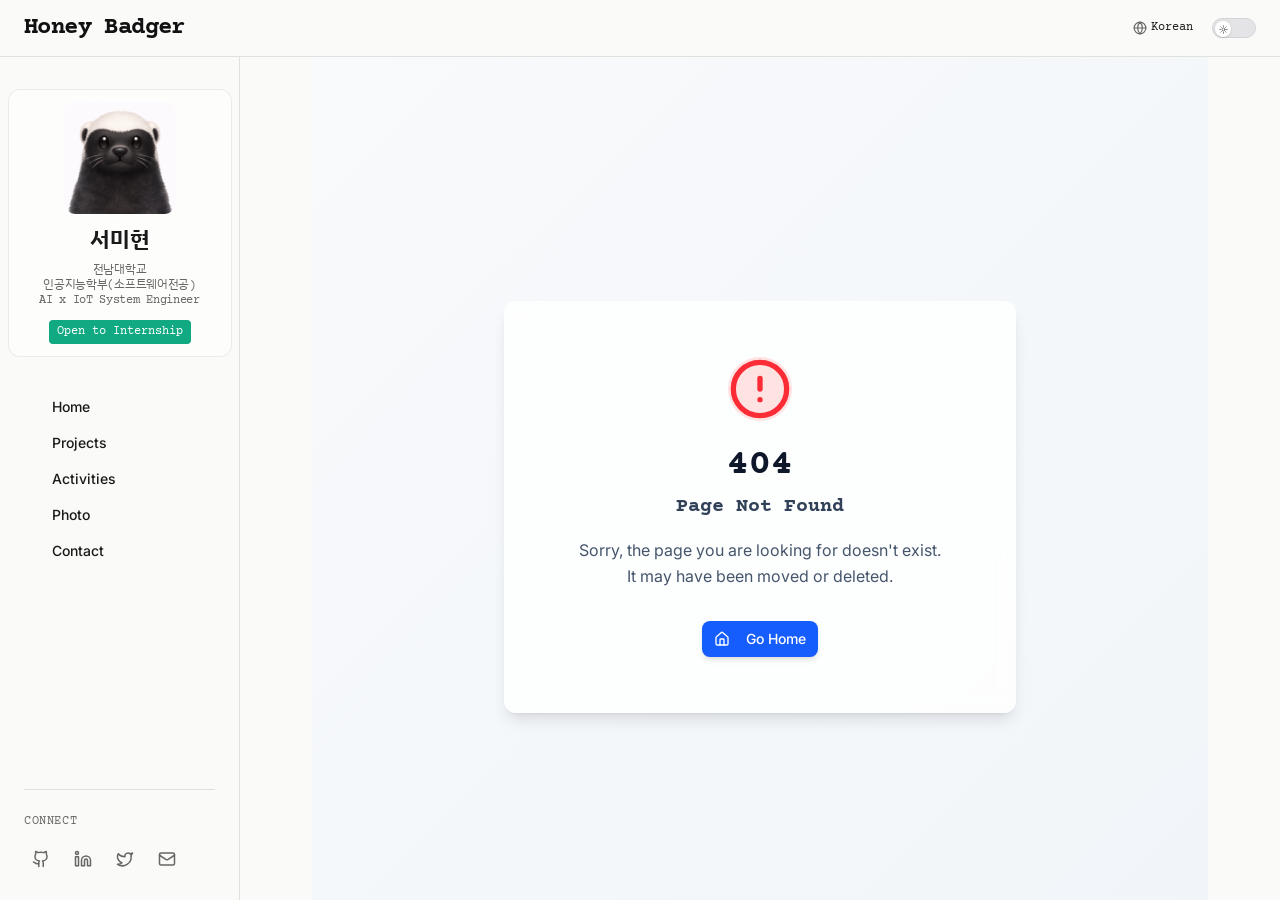
==== index.html @ 47ce1c14 "deploy: update site" ====
<!doctype html>
<html lang="en">

<head>
  <meta charset="UTF-8" />
  <meta name="viewport" content="width=device-width, initial-scale=1.0, maximum-scale=1" />
  <title>Seo Mihyeon</title>
  <link rel="icon" type="image/png" href="/image/favicon.png" />
  <link rel="preconnect" href="https://fonts.googleapis.com" />
  <link rel="preconnect" href="https://fonts.gstatic.com" crossorigin />
  <link
    href="https://fonts.googleapis.com/css2?family=Courier+Prime:wght@400;700&family=IBM+Plex+Sans+KR:wght@300;400;500;600;700&family=Inter:wght@400;500;600;700&display=swap"
    rel="stylesheet" />
  <meta name="description" content="DevOS Portfolio - OS 부팅 내러티브와 개발자 감성이 담긴 프로필 웹사이트" />
  <meta name="theme-color" content="#fafaf8" />
  <script type="module" crossorigin src="/assets/index-CSfiCo1z.js"></script>
  <link rel="stylesheet" crossorigin href="/assets/index-CYKMKNCm.css">
</head>

<body>
  <script id="manus-runtime">window.__MANUS_HOST_DEV__ = false;
(function(){"use strict";var Mr={exports:{}},Kn={};/**
 * @license React
 * react-jsx-runtime.production.js
 *
 * Copyright (c) Meta Platforms, Inc. and affiliates.
 *
 * This source code is licensed under the MIT license found in the
 * LICENSE file in the root directory of this source tree.
 */var $c;function um(){if($c)return Kn;$c=1;var r=Symbol.for("react.transitional.element"),i=Symbol.for("react.fragment");function c(s,d,m){var x=null;if(m!==void 0&&(x=""+m),d.key!==void 0&&(x=""+d.key),"key"in d){m={};for(var R in d)R!=="key"&&(m[R]=d[R])}else m=d;return d=m.ref,{$$typeof:r,type:s,key:x,ref:d!==void 0?d:null,props:m}}return Kn.Fragment=i,Kn.jsx=c,Kn.jsxs=c,Kn}var Fc;function dm(){return Fc||(Fc=1,Mr.exports=um()),Mr.exports}var h=dm(),Ar={exports:{}},Pn={},Rr={exports:{}},Nr={};/**
 * @license React
 * scheduler.production.js
 *
 * Copyright (c) Meta Platforms, Inc. and affiliates.
 *
 * This source code is licensed under the MIT license found in the
 * LICENSE file in the root directory of this source tree.
 */var Ic;function fm(){return Ic||(Ic=1,function(r){function i(A,q){var B=A.length;A.push(q);t:for(;0<B;){var bt=B-1>>>1,p=A[bt];if(0<d(p,q))A[bt]=q,A[B]=p,B=bt;else break t}}function c(A){return A.length===0?null:A[0]}function s(A){if(A.length===0)return null;var q=A[0],B=A.pop();if(B!==q){A[0]=B;t:for(var bt=0,p=A.length,O=p>>>1;bt<O;){var X=2*(bt+1)-1,G=A[X],Z=X+1,st=A[Z];if(0>d(G,B))Z<p&&0>d(st,G)?(A[bt]=st,A[Z]=B,bt=Z):(A[bt]=G,A[X]=B,bt=X);else if(Z<p&&0>d(st,B))A[bt]=st,A[Z]=B,bt=Z;else break t}}return q}function d(A,q){var B=A.sortIndex-q.sortIndex;return B!==0?B:A.id-q.id}if(r.unstable_now=void 0,typeof performance=="object"&&typeof performance.now=="function"){var m=performance;r.unstable_now=function(){return m.now()}}else{var x=Date,R=x.now();r.unstable_now=function(){return x.now()-R}}var C=[],v=[],D=1,j=null,J=3,at=!1,$=!1,nt=!1,ct=!1,ht=typeof setTimeout=="function"?setTimeout:null,St=typeof clearTimeout=="function"?clearTimeout:null,_=typeof setImmediate<"u"?setImmediate:null;function Y(A){for(var q=c(v);q!==null;){if(q.callback===null)s(v);else if(q.startTime<=A)s(v),q.sortIndex=q.expirationTime,i(C,q);else break;q=c(v)}}function H(A){if(nt=!1,Y(A),!$)if(c(C)!==null)$=!0,it||(it=!0,Bt());else{var q=c(v);q!==null&&Mt(H,q.startTime-A)}}var it=!1,rt=-1,V=5,xt=-1;function Be(){return ct?!0:!(r.unstable_now()-xt<V)}function te(){if(ct=!1,it){var A=r.unstable_now();xt=A;var q=!0;try{t:{$=!1,nt&&(nt=!1,St(rt),rt=-1),at=!0;var B=J;try{e:{for(Y(A),j=c(C);j!==null&&!(j.expirationTime>A&&Be());){var bt=j.callback;if(typeof bt=="function"){j.callback=null,J=j.priorityLevel;var p=bt(j.expirationTime<=A);if(A=r.unstable_now(),typeof p=="function"){j.callback=p,Y(A),q=!0;break e}j===c(C)&&s(C),Y(A)}else s(C);j=c(C)}if(j!==null)q=!0;else{var O=c(v);O!==null&&Mt(H,O.startTime-A),q=!1}}break t}finally{j=null,J=B,at=!1}q=void 0}}finally{q?Bt():it=!1}}}var Bt;if(typeof _=="function")Bt=function(){_(te)};else if(typeof MessageChannel<"u"){var me=new MessageChannel,Se=me.port2;me.port1.onmessage=te,Bt=function(){Se.postMessage(null)}}else Bt=function(){ht(te,0)};function Mt(A,q){rt=ht(function(){A(r.unstable_now())},q)}r.unstable_IdlePriority=5,r.unstable_ImmediatePriority=1,r.unstable_LowPriority=4,r.unstable_NormalPriority=3,r.unstable_Profiling=null,r.unstable_UserBlockingPriority=2,r.unstable_cancelCallback=function(A){A.callback=null},r.unstable_forceFrameRate=function(A){0>A||125<A?console.error("forceFrameRate takes a positive int between 0 and 125, forcing frame rates higher than 125 fps is not supported"):V=0<A?Math.floor(1e3/A):5},r.unstable_getCurrentPriorityLevel=function(){return J},r.unstable_next=function(A){switch(J){case 1:case 2:case 3:var q=3;break;default:q=J}var B=J;J=q;try{return A()}finally{J=B}},r.unstable_requestPaint=function(){ct=!0},r.unstable_runWithPriority=function(A,q){switch(A){case 1:case 2:case 3:case 4:case 5:break;default:A=3}var B=J;J=A;try{return q()}finally{J=B}},r.unstable_scheduleCallback=function(A,q,B){var bt=r.unstable_now();switch(typeof B=="object"&&B!==null?(B=B.delay,B=typeof B=="number"&&0<B?bt+B:bt):B=bt,A){case 1:var p=-1;break;case 2:p=250;break;case 5:p=1073741823;break;case 4:p=1e4;break;default:p=5e3}return p=B+p,A={id:D++,callback:q,priorityLevel:A,startTime:B,expirationTime:p,sortIndex:-1},B>bt?(A.sortIndex=B,i(v,A),c(C)===null&&A===c(v)&&(nt?(St(rt),rt=-1):nt=!0,Mt(H,B-bt))):(A.sortIndex=p,i(C,A),$||at||($=!0,it||(it=!0,Bt()))),A},r.unstable_shouldYield=Be,r.unstable_wrapCallback=function(A){var q=J;return function(){var B=J;J=q;try{return A.apply(this,arguments)}finally{J=B}}}}(Nr)),Nr}var tu;function hm(){return tu||(tu=1,Rr.exports=fm()),Rr.exports}var zr={exports:{}},ut={};/**
 * @license React
 * react.production.js
 *
 * Copyright (c) Meta Platforms, Inc. and affiliates.
 *
 * This source code is licensed under the MIT license found in the
 * LICENSE file in the root directory of this source tree.
 */var eu;function mm(){if(eu)return ut;eu=1;var r=Symbol.for("react.transitional.element"),i=Symbol.for("react.portal"),c=Symbol.for("react.fragment"),s=Symbol.for("react.strict_mode"),d=Symbol.for("react.profiler"),m=Symbol.for("react.consumer"),x=Symbol.for("react.context"),R=Symbol.for("react.forward_ref"),C=Symbol.for("react.suspense"),v=Symbol.for("react.memo"),D=Symbol.for("react.lazy"),j=Symbol.iterator;function J(p){return p===null||typeof p!="object"?null:(p=j&&p[j]||p["@@iterator"],typeof p=="function"?p:null)}var at={isMounted:function(){return!1},enqueueForceUpdate:function(){},enqueueReplaceState:function(){},enqueueSetState:function(){}},$=Object.assign,nt={};function ct(p,O,X){this.props=p,this.context=O,this.refs=nt,this.updater=X||at}ct.prototype.isReactComponent={},ct.prototype.setState=function(p,O){if(typeof p!="object"&&typeof p!="function"&&p!=null)throw Error("takes an object of state variables to update or a function which returns an object of state variables.");this.updater.enqueueSetState(this,p,O,"setState")},ct.prototype.forceUpdate=function(p){this.updater.enqueueForceUpdate(this,p,"forceUpdate")};function ht(){}ht.prototype=ct.prototype;function St(p,O,X){this.props=p,this.context=O,this.refs=nt,this.updater=X||at}var _=St.prototype=new ht;_.constructor=St,$(_,ct.prototype),_.isPureReactComponent=!0;var Y=Array.isArray,H={H:null,A:null,T:null,S:null,V:null},it=Object.prototype.hasOwnProperty;function rt(p,O,X,G,Z,st){return X=st.ref,{$$typeof:r,type:p,key:O,ref:X!==void 0?X:null,props:st}}function V(p,O){return rt(p.type,O,void 0,void 0,void 0,p.props)}function xt(p){return typeof p=="object"&&p!==null&&p.$$typeof===r}function Be(p){var O={"=":"=0",":":"=2"};return"$"+p.replace(/[=:]/g,function(X){return O[X]})}var te=/\/+/g;function Bt(p,O){return typeof p=="object"&&p!==null&&p.key!=null?Be(""+p.key):O.toString(36)}function me(){}function Se(p){switch(p.status){case"fulfilled":return p.value;case"rejected":throw p.reason;default:switch(typeof p.status=="string"?p.then(me,me):(p.status="pending",p.then(function(O){p.status==="pending"&&(p.status="fulfilled",p.value=O)},function(O){p.status==="pending"&&(p.status="rejected",p.reason=O)})),p.status){case"fulfilled":return p.value;case"rejected":throw p.reason}}throw p}function Mt(p,O,X,G,Z){var st=typeof p;(st==="undefined"||st==="boolean")&&(p=null);var I=!1;if(p===null)I=!0;else switch(st){case"bigint":case"string":case"number":I=!0;break;case"object":switch(p.$$typeof){case r:case i:I=!0;break;case D:return I=p._init,Mt(I(p._payload),O,X,G,Z)}}if(I)return Z=Z(p),I=G===""?"."+Bt(p,0):G,Y(Z)?(X="",I!=null&&(X=I.replace(te,"$&/")+"/"),Mt(Z,O,X,"",function(Jt){return Jt})):Z!=null&&(xt(Z)&&(Z=V(Z,X+(Z.key==null||p&&p.key===Z.key?"":(""+Z.key).replace(te,"$&/")+"/")+I)),O.push(Z)),1;I=0;var gt=G===""?".":G+":";if(Y(p))for(var Tt=0;Tt<p.length;Tt++)G=p[Tt],st=gt+Bt(G,Tt),I+=Mt(G,O,X,st,Z);else if(Tt=J(p),typeof Tt=="function")for(p=Tt.call(p),Tt=0;!(G=p.next()).done;)G=G.value,st=gt+Bt(G,Tt++),I+=Mt(G,O,X,st,Z);else if(st==="object"){if(typeof p.then=="function")return Mt(Se(p),O,X,G,Z);throw O=String(p),Error("Objects are not valid as a React child (found: "+(O==="[object Object]"?"object with keys {"+Object.keys(p).join(", ")+"}":O)+"). If you meant to render a collection of children, use an array instead.")}return I}function A(p,O,X){if(p==null)return p;var G=[],Z=0;return Mt(p,G,"","",function(st){return O.call(X,st,Z++)}),G}function q(p){if(p._status===-1){var O=p._result;O=O(),O.then(function(X){(p._status===0||p._status===-1)&&(p._status=1,p._result=X)},function(X){(p._status===0||p._status===-1)&&(p._status=2,p._result=X)}),p._status===-1&&(p._status=0,p._result=O)}if(p._status===1)return p._result.default;throw p._result}var B=typeof reportError=="function"?reportError:function(p){if(typeof window=="object"&&typeof window.ErrorEvent=="function"){var O=new window.ErrorEvent("error",{bubbles:!0,cancelable:!0,message:typeof p=="object"&&p!==null&&typeof p.message=="string"?String(p.message):String(p),error:p});if(!window.dispatchEvent(O))return}else if(typeof process=="object"&&typeof process.emit=="function"){process.emit("uncaughtException",p);return}console.error(p)};function bt(){}return ut.Children={map:A,forEach:function(p,O,X){A(p,function(){O.apply(this,arguments)},X)},count:function(p){var O=0;return A(p,function(){O++}),O},toArray:function(p){return A(p,function(O){return O})||[]},only:function(p){if(!xt(p))throw Error("React.Children.only expected to receive a single React element child.");return p}},ut.Component=ct,ut.Fragment=c,ut.Profiler=d,ut.PureComponent=St,ut.StrictMode=s,ut.Suspense=C,ut.__CLIENT_INTERNALS_DO_NOT_USE_OR_WARN_USERS_THEY_CANNOT_UPGRADE=H,ut.__COMPILER_RUNTIME={__proto__:null,c:function(p){return H.H.useMemoCache(p)}},ut.cache=function(p){return function(){return p.apply(null,arguments)}},ut.cloneElement=function(p,O,X){if(p==null)throw Error("The argument must be a React element, but you passed "+p+".");var G=$({},p.props),Z=p.key,st=void 0;if(O!=null)for(I in O.ref!==void 0&&(st=void 0),O.key!==void 0&&(Z=""+O.key),O)!it.call(O,I)||I==="key"||I==="__self"||I==="__source"||I==="ref"&&O.ref===void 0||(G[I]=O[I]);var I=arguments.length-2;if(I===1)G.children=X;else if(1<I){for(var gt=Array(I),Tt=0;Tt<I;Tt++)gt[Tt]=arguments[Tt+2];G.children=gt}return rt(p.type,Z,void 0,void 0,st,G)},ut.createContext=function(p){return p={$$typeof:x,_currentValue:p,_currentValue2:p,_threadCount:0,Provider:null,Consumer:null},p.Provider=p,p.Consumer={$$typeof:m,_context:p},p},ut.createElement=function(p,O,X){var G,Z={},st=null;if(O!=null)for(G in O.key!==void 0&&(st=""+O.key),O)it.call(O,G)&&G!=="key"&&G!=="__self"&&G!=="__source"&&(Z[G]=O[G]);var I=arguments.length-2;if(I===1)Z.children=X;else if(1<I){for(var gt=Array(I),Tt=0;Tt<I;Tt++)gt[Tt]=arguments[Tt+2];Z.children=gt}if(p&&p.defaultProps)for(G in I=p.defaultProps,I)Z[G]===void 0&&(Z[G]=I[G]);return rt(p,st,void 0,void 0,null,Z)},ut.createRef=function(){return{current:null}},ut.forwardRef=function(p){return{$$typeof:R,render:p}},ut.isValidElement=xt,ut.lazy=function(p){return{$$typeof:D,_payload:{_status:-1,_result:p},_init:q}},ut.memo=function(p,O){return{$$typeof:v,type:p,compare:O===void 0?null:O}},ut.startTransition=function(p){var O=H.T,X={};H.T=X;try{var G=p(),Z=H.S;Z!==null&&Z(X,G),typeof G=="object"&&G!==null&&typeof G.then=="function"&&G.then(bt,B)}catch(st){B(st)}finally{H.T=O}},ut.unstable_useCacheRefresh=function(){return H.H.useCacheRefresh()},ut.use=function(p){return H.H.use(p)},ut.useActionState=function(p,O,X){return H.H.useActionState(p,O,X)},ut.useCallback=function(p,O){return H.H.useCallback(p,O)},ut.useContext=function(p){return H.H.useContext(p)},ut.useDebugValue=function(){},ut.useDeferredValue=function(p,O){return H.H.useDeferredValue(p,O)},ut.useEffect=function(p,O,X){var G=H.H;if(typeof X=="function")throw Error("useEffect CRUD overload is not enabled in this build of React.");return G.useEffect(p,O)},ut.useId=function(){return H.H.useId()},ut.useImperativeHandle=function(p,O,X){return H.H.useImperativeHandle(p,O,X)},ut.useInsertionEffect=function(p,O){return H.H.useInsertionEffect(p,O)},ut.useLayoutEffect=function(p,O){return H.H.useLayoutEffect(p,O)},ut.useMemo=function(p,O){return H.H.useMemo(p,O)},ut.useOptimistic=function(p,O){return H.H.useOptimistic(p,O)},ut.useReducer=function(p,O,X){return H.H.useReducer(p,O,X)},ut.useRef=function(p){return H.H.useRef(p)},ut.useState=function(p){return H.H.useState(p)},ut.useSyncExternalStore=function(p,O,X){return H.H.useSyncExternalStore(p,O,X)},ut.useTransition=function(){return H.H.useTransition()},ut.version="19.1.1",ut}var lu;function _r(){return lu||(lu=1,zr.exports=mm()),zr.exports}var kr={exports:{}},he={};/**
 * @license React
 * react-dom.production.js
 *
 * Copyright (c) Meta Platforms, Inc. and affiliates.
 *
 * This source code is licensed under the MIT license found in the
 * LICENSE file in the root directory of this source tree.
 */var au;function gm(){if(au)return he;au=1;var r=_r();function i(C){var v="https://react.dev/errors/"+C;if(1<arguments.length){v+="?args[]="+encodeURIComponent(arguments[1]);for(var D=2;D<arguments.length;D++)v+="&args[]="+encodeURIComponent(arguments[D])}return"Minified React error #"+C+"; visit "+v+" for the full message or use the non-minified dev environment for full errors and additional helpful warnings."}function c(){}var s={d:{f:c,r:function(){throw Error(i(522))},D:c,C:c,L:c,m:c,X:c,S:c,M:c},p:0,findDOMNode:null},d=Symbol.for("react.portal");function m(C,v,D){var j=3<arguments.length&&arguments[3]!==void 0?arguments[3]:null;return{$$typeof:d,key:j==null?null:""+j,children:C,containerInfo:v,implementation:D}}var x=r.__CLIENT_INTERNALS_DO_NOT_USE_OR_WARN_USERS_THEY_CANNOT_UPGRADE;function R(C,v){if(C==="font")return"";if(typeof v=="string")return v==="use-credentials"?v:""}return he.__DOM_INTERNALS_DO_NOT_USE_OR_WARN_USERS_THEY_CANNOT_UPGRADE=s,he.createPortal=function(C,v){var D=2<arguments.length&&arguments[2]!==void 0?arguments[2]:null;if(!v||v.nodeType!==1&&v.nodeType!==9&&v.nodeType!==11)throw Error(i(299));return m(C,v,null,D)},he.flushSync=function(C){var v=x.T,D=s.p;try{if(x.T=null,s.p=2,C)return C()}finally{x.T=v,s.p=D,s.d.f()}},he.preconnect=function(C,v){typeof C=="string"&&(v?(v=v.crossOrigin,v=typeof v=="string"?v==="use-credentials"?v:"":void 0):v=null,s.d.C(C,v))},he.prefetchDNS=function(C){typeof C=="string"&&s.d.D(C)},he.preinit=function(C,v){if(typeof C=="string"&&v&&typeof v.as=="string"){var D=v.as,j=R(D,v.crossOrigin),J=typeof v.integrity=="string"?v.integrity:void 0,at=typeof v.fetchPriority=="string"?v.fetchPriority:void 0;D==="style"?s.d.S(C,typeof v.precedence=="string"?v.precedence:void 0,{crossOrigin:j,integrity:J,fetchPriority:at}):D==="script"&&s.d.X(C,{crossOrigin:j,integrity:J,fetchPriority:at,nonce:typeof v.nonce=="string"?v.nonce:void 0})}},he.preinitModule=function(C,v){if(typeof C=="string")if(typeof v=="object"&&v!==null){if(v.as==null||v.as==="script"){var D=R(v.as,v.crossOrigin);s.d.M(C,{crossOrigin:D,integrity:typeof v.integrity=="string"?v.integrity:void 0,nonce:typeof v.nonce=="string"?v.nonce:void 0})}}else v==null&&s.d.M(C)},he.preload=function(C,v){if(typeof C=="string"&&typeof v=="object"&&v!==null&&typeof v.as=="string"){var D=v.as,j=R(D,v.crossOrigin);s.d.L(C,D,{crossOrigin:j,integrity:typeof v.integrity=="string"?v.integrity:void 0,nonce:typeof v.nonce=="string"?v.nonce:void 0,type:typeof v.type=="string"?v.type:void 0,fetchPriority:typeof v.fetchPriority=="string"?v.fetchPriority:void 0,referrerPolicy:typeof v.referrerPolicy=="string"?v.referrerPolicy:void 0,imageSrcSet:typeof v.imageSrcSet=="string"?v.imageSrcSet:void 0,imageSizes:typeof v.imageSizes=="string"?v.imageSizes:void 0,media:typeof v.media=="string"?v.media:void 0})}},he.preloadModule=function(C,v){if(typeof C=="string")if(v){var D=R(v.as,v.crossOrigin);s.d.m(C,{as:typeof v.as=="string"&&v.as!=="script"?v.as:void 0,crossOrigin:D,integrity:typeof v.integrity=="string"?v.integrity:void 0})}else s.d.m(C)},he.requestFormReset=function(C){s.d.r(C)},he.unstable_batchedUpdates=function(C,v){return C(v)},he.useFormState=function(C,v,D){return x.H.useFormState(C,v,D)},he.useFormStatus=function(){return x.H.useHostTransitionStatus()},he.version="19.1.1",he}var nu;function pm(){if(nu)return kr.exports;nu=1;function r(){if(!(typeof __REACT_DEVTOOLS_GLOBAL_HOOK__>"u"||typeof __REACT_DEVTOOLS_GLOBAL_HOOK__.checkDCE!="function"))try{__REACT_DEVTOOLS_GLOBAL_HOOK__.checkDCE(r)}catch(i){console.error(i)}}return r(),kr.exports=gm(),kr.exports}/**
 * @license React
 * react-dom-client.production.js
 *
 * Copyright (c) Meta Platforms, Inc. and affiliates.
 *
 * This source code is licensed under the MIT license found in the
 * LICENSE file in the root directory of this source tree.
 */var ou;function ym(){if(ou)return Pn;ou=1;var r=hm(),i=_r(),c=pm();function s(t){var e="https://react.dev/errors/"+t;if(1<arguments.length){e+="?args[]="+encodeURIComponent(arguments[1]);for(var l=2;l<arguments.length;l++)e+="&args[]="+encodeURIComponent(arguments[l])}return"Minified React error #"+t+"; visit "+e+" for the full message or use the non-minified dev environment for full errors and additional helpful warnings."}function d(t){return!(!t||t.nodeType!==1&&t.nodeType!==9&&t.nodeType!==11)}function m(t){var e=t,l=t;if(t.alternate)for(;e.return;)e=e.return;else{t=e;do e=t,(e.flags&4098)!==0&&(l=e.return),t=e.return;while(t)}return e.tag===3?l:null}function x(t){if(t.tag===13){var e=t.memoizedState;if(e===null&&(t=t.alternate,t!==null&&(e=t.memoizedState)),e!==null)return e.dehydrated}return null}function R(t){if(m(t)!==t)throw Error(s(188))}function C(t){var e=t.alternate;if(!e){if(e=m(t),e===null)throw Error(s(188));return e!==t?null:t}for(var l=t,a=e;;){var n=l.return;if(n===null)break;var o=n.alternate;if(o===null){if(a=n.return,a!==null){l=a;continue}break}if(n.child===o.child){for(o=n.child;o;){if(o===l)return R(n),t;if(o===a)return R(n),e;o=o.sibling}throw Error(s(188))}if(l.return!==a.return)l=n,a=o;else{for(var u=!1,f=n.child;f;){if(f===l){u=!0,l=n,a=o;break}if(f===a){u=!0,a=n,l=o;break}f=f.sibling}if(!u){for(f=o.child;f;){if(f===l){u=!0,l=o,a=n;break}if(f===a){u=!0,a=o,l=n;break}f=f.sibling}if(!u)throw Error(s(189))}}if(l.alternate!==a)throw Error(s(190))}if(l.tag!==3)throw Error(s(188));return l.stateNode.current===l?t:e}function v(t){var e=t.tag;if(e===5||e===26||e===27||e===6)return t;for(t=t.child;t!==null;){if(e=v(t),e!==null)return e;t=t.sibling}return null}var D=Object.assign,j=Symbol.for("react.element"),J=Symbol.for("react.transitional.element"),at=Symbol.for("react.portal"),$=Symbol.for("react.fragment"),nt=Symbol.for("react.strict_mode"),ct=Symbol.for("react.profiler"),ht=Symbol.for("react.provider"),St=Symbol.for("react.consumer"),_=Symbol.for("react.context"),Y=Symbol.for("react.forward_ref"),H=Symbol.for("react.suspense"),it=Symbol.for("react.suspense_list"),rt=Symbol.for("react.memo"),V=Symbol.for("react.lazy"),xt=Symbol.for("react.activity"),Be=Symbol.for("react.memo_cache_sentinel"),te=Symbol.iterator;function Bt(t){return t===null||typeof t!="object"?null:(t=te&&t[te]||t["@@iterator"],typeof t=="function"?t:null)}var me=Symbol.for("react.client.reference");function Se(t){if(t==null)return null;if(typeof t=="function")return t.$$typeof===me?null:t.displayName||t.name||null;if(typeof t=="string")return t;switch(t){case $:return"Fragment";case ct:return"Profiler";case nt:return"StrictMode";case H:return"Suspense";case it:return"SuspenseList";case xt:return"Activity"}if(typeof t=="object")switch(t.$$typeof){case at:return"Portal";case _:return(t.displayName||"Context")+".Provider";case St:return(t._context.displayName||"Context")+".Consumer";case Y:var e=t.render;return t=t.displayName,t||(t=e.displayName||e.name||"",t=t!==""?"ForwardRef("+t+")":"ForwardRef"),t;case rt:return e=t.displayName||null,e!==null?e:Se(t.type)||"Memo";case V:e=t._payload,t=t._init;try{return Se(t(e))}catch{}}return null}var Mt=Array.isArray,A=i.__CLIENT_INTERNALS_DO_NOT_USE_OR_WARN_USERS_THEY_CANNOT_UPGRADE,q=c.__DOM_INTERNALS_DO_NOT_USE_OR_WARN_USERS_THEY_CANNOT_UPGRADE,B={pending:!1,data:null,method:null,action:null},bt=[],p=-1;function O(t){return{current:t}}function X(t){0>p||(t.current=bt[p],bt[p]=null,p--)}function G(t,e){p++,bt[p]=t.current,t.current=e}var Z=O(null),st=O(null),I=O(null),gt=O(null);function Tt(t,e){switch(G(I,e),G(st,t),G(Z,null),e.nodeType){case 9:case 11:t=(t=e.documentElement)&&(t=t.namespaceURI)?Hh(t):0;break;default:if(t=e.tagName,e=e.namespaceURI)e=Hh(e),t=Uh(e,t);else switch(t){case"svg":t=1;break;case"math":t=2;break;default:t=0}}X(Z),G(Z,t)}function Jt(){X(Z),X(st),X(I)}function Ke(t){t.memoizedState!==null&&G(gt,t);var e=Z.current,l=Uh(e,t.type);e!==l&&(G(st,t),G(Z,l))}function Ce(t){st.current===t&&(X(Z),X(st)),gt.current===t&&(X(gt),Wo._currentValue=B)}var Pe=Object.prototype.hasOwnProperty,yl=r.unstable_scheduleCallback,sn=r.unstable_cancelCallback,Ca=r.unstable_shouldYield,ri=r.unstable_requestPaint,ge=r.unstable_now,si=r.unstable_getCurrentPriorityLevel,Ul=r.unstable_ImmediatePriority,Fn=r.unstable_UserBlockingPriority,nl=r.unstable_NormalPriority,ci=r.unstable_LowPriority,Gl=r.unstable_IdlePriority,ui=r.log,Ea=r.unstable_setDisableYieldValue,ql=null,Wt=null;function Je(t){if(typeof ui=="function"&&Ea(t),Wt&&typeof Wt.setStrictMode=="function")try{Wt.setStrictMode(ql,t)}catch{}}var $t=Math.clz32?Math.clz32:fi,di=Math.log,Ta=Math.LN2;function fi(t){return t>>>=0,t===0?32:31-(di(t)/Ta|0)|0}var L=256,cn=4194304;function vl(t){var e=t&42;if(e!==0)return e;switch(t&-t){case 1:return 1;case 2:return 2;case 4:return 4;case 8:return 8;case 16:return 16;case 32:return 32;case 64:return 64;case 128:return 128;case 256:case 512:case 1024:case 2048:case 4096:case 8192:case 16384:case 32768:case 65536:case 131072:case 262144:case 524288:case 1048576:case 2097152:return t&4194048;case 4194304:case 8388608:case 16777216:case 33554432:return t&62914560;case 67108864:return 67108864;case 134217728:return 134217728;case 268435456:return 268435456;case 536870912:return 536870912;case 1073741824:return 0;default:return t}}function un(t,e,l){var a=t.pendingLanes;if(a===0)return 0;var n=0,o=t.suspendedLanes,u=t.pingedLanes;t=t.warmLanes;var f=a&134217727;return f!==0?(a=f&~o,a!==0?n=vl(a):(u&=f,u!==0?n=vl(u):l||(l=f&~t,l!==0&&(n=vl(l))))):(f=a&~o,f!==0?n=vl(f):u!==0?n=vl(u):l||(l=a&~t,l!==0&&(n=vl(l)))),n===0?0:e!==0&&e!==n&&(e&o)===0&&(o=n&-n,l=e&-e,o>=l||o===32&&(l&4194048)!==0)?e:n}function Dt(t,e){return(t.pendingLanes&~(t.suspendedLanes&~t.pingedLanes)&e)===0}function In(t,e){switch(t){case 1:case 2:case 4:case 8:case 64:return e+250;case 16:case 32:case 128:case 256:case 512:case 1024:case 2048:case 4096:case 8192:case 16384:case 32768:case 65536:case 131072:case 262144:case 524288:case 1048576:case 2097152:return e+5e3;case 4194304:case 8388608:case 16777216:case 33554432:return-1;case 67108864:case 134217728:case 268435456:case 536870912:case 1073741824:return-1;default:return-1}}function to(){var t=L;return L<<=1,(L&4194048)===0&&(L=256),t}function hi(){var t=cn;return cn<<=1,(cn&62914560)===0&&(cn=4194304),t}function eo(t){for(var e=[],l=0;31>l;l++)e.push(t);return e}function Da(t,e){t.pendingLanes|=e,e!==268435456&&(t.suspendedLanes=0,t.pingedLanes=0,t.warmLanes=0)}function Ir(t,e,l,a,n,o){var u=t.pendingLanes;t.pendingLanes=l,t.suspendedLanes=0,t.pingedLanes=0,t.warmLanes=0,t.expiredLanes&=l,t.entangledLanes&=l,t.errorRecoveryDisabledLanes&=l,t.shellSuspendCounter=0;var f=t.entanglements,g=t.expirationTimes,S=t.hiddenUpdates;for(l=u&~l;0<l;){var N=31-$t(l),k=1<<N;f[N]=0,g[N]=-1;var E=S[N];if(E!==null)for(S[N]=null,N=0;N<E.length;N++){var T=E[N];T!==null&&(T.lane&=-536870913)}l&=~k}a!==0&&mi(t,a,0),o!==0&&n===0&&t.tag!==0&&(t.suspendedLanes|=o&~(u&~e))}function mi(t,e,l){t.pendingLanes|=e,t.suspendedLanes&=~e;var a=31-$t(e);t.entangledLanes|=e,t.entanglements[a]=t.entanglements[a]|1073741824|l&4194090}function gi(t,e){var l=t.entangledLanes|=e;for(t=t.entanglements;l;){var a=31-$t(l),n=1<<a;n&e|t[a]&e&&(t[a]|=e),l&=~n}}function lo(t){switch(t){case 2:t=1;break;case 8:t=4;break;case 32:t=16;break;case 256:case 512:case 1024:case 2048:case 4096:case 8192:case 16384:case 32768:case 65536:case 131072:case 262144:case 524288:case 1048576:case 2097152:case 4194304:case 8388608:case 16777216:case 33554432:t=128;break;case 268435456:t=134217728;break;default:t=0}return t}function ao(t){return t&=-t,2<t?8<t?(t&134217727)!==0?32:268435456:8:2}function pi(){var t=q.p;return t!==0?t:(t=window.event,t===void 0?32:nm(t.type))}function ts(t,e){var l=q.p;try{return q.p=t,e()}finally{q.p=l}}var ol=Math.random().toString(36).slice(2),ee="__reactFiber$"+ol,pe="__reactProps$"+ol,Yl="__reactContainer$"+ol,no="__reactEvents$"+ol,es="__reactListeners$"+ol,ls="__reactHandles$"+ol,yi="__reactResources$"+ol,Ma="__reactMarker$"+ol;function oo(t){delete t[ee],delete t[pe],delete t[no],delete t[es],delete t[ls]}function Vl(t){var e=t[ee];if(e)return e;for(var l=t.parentNode;l;){if(e=l[Yl]||l[ee]){if(l=e.alternate,e.child!==null||l!==null&&l.child!==null)for(t=Vh(t);t!==null;){if(l=t[ee])return l;t=Vh(t)}return e}t=l,l=t.parentNode}return null}function Xl(t){if(t=t[ee]||t[Yl]){var e=t.tag;if(e===5||e===6||e===13||e===26||e===27||e===3)return t}return null}function Aa(t){var e=t.tag;if(e===5||e===26||e===27||e===6)return t.stateNode;throw Error(s(33))}function Zl(t){var e=t[yi];return e||(e=t[yi]={hoistableStyles:new Map,hoistableScripts:new Map}),e}function Vt(t){t[Ma]=!0}var vi=new Set,bi={};function bl(t,e){We(t,e),We(t+"Capture",e)}function We(t,e){for(bi[t]=e,t=0;t<e.length;t++)vi.add(e[t])}var as=RegExp("^[:A-Z_a-z\\u00C0-\\u00D6\\u00D8-\\u00F6\\u00F8-\\u02FF\\u0370-\\u037D\\u037F-\\u1FFF\\u200C-\\u200D\\u2070-\\u218F\\u2C00-\\u2FEF\\u3001-\\uD7FF\\uF900-\\uFDCF\\uFDF0-\\uFFFD][:A-Z_a-z\\u00C0-\\u00D6\\u00D8-\\u00F6\\u00F8-\\u02FF\\u0370-\\u037D\\u037F-\\u1FFF\\u200C-\\u200D\\u2070-\\u218F\\u2C00-\\u2FEF\\u3001-\\uD7FF\\uF900-\\uFDCF\\uFDF0-\\uFFFD\\-.0-9\\u00B7\\u0300-\\u036F\\u203F-\\u2040]*$"),xi={},wi={};function Ra(t){return Pe.call(wi,t)?!0:Pe.call(xi,t)?!1:as.test(t)?wi[t]=!0:(xi[t]=!0,!1)}function M(t,e,l){if(Ra(e))if(l===null)t.removeAttribute(e);else{switch(typeof l){case"undefined":case"function":case"symbol":t.removeAttribute(e);return;case"boolean":var a=e.toLowerCase().slice(0,5);if(a!=="data-"&&a!=="aria-"){t.removeAttribute(e);return}}t.setAttribute(e,""+l)}}function tt(t,e,l){if(l===null)t.removeAttribute(e);else{switch(typeof l){case"undefined":case"function":case"symbol":case"boolean":t.removeAttribute(e);return}t.setAttribute(e,""+l)}}function Ot(t,e,l,a){if(a===null)t.removeAttribute(l);else{switch(typeof a){case"undefined":case"function":case"symbol":case"boolean":t.removeAttribute(l);return}t.setAttributeNS(e,l,""+a)}}var le,Ee;function ae(t){if(le===void 0)try{throw Error()}catch(l){var e=l.stack.trim().match(/\n( *(at )?)/);le=e&&e[1]||"",Ee=-1<l.stack.indexOf(`
    at`)?" (<anonymous>)":-1<l.stack.indexOf("@")?"@unknown:0:0":""}return`
`+le+t+Ee}var Le=!1;function He(t,e){if(!t||Le)return"";Le=!0;var l=Error.prepareStackTrace;Error.prepareStackTrace=void 0;try{var a={DetermineComponentFrameRoot:function(){try{if(e){var k=function(){throw Error()};if(Object.defineProperty(k.prototype,"props",{set:function(){throw Error()}}),typeof Reflect=="object"&&Reflect.construct){try{Reflect.construct(k,[])}catch(T){var E=T}Reflect.construct(t,[],k)}else{try{k.call()}catch(T){E=T}t.call(k.prototype)}}else{try{throw Error()}catch(T){E=T}(k=t())&&typeof k.catch=="function"&&k.catch(function(){})}}catch(T){if(T&&E&&typeof T.stack=="string")return[T.stack,E.stack]}return[null,null]}};a.DetermineComponentFrameRoot.displayName="DetermineComponentFrameRoot";var n=Object.getOwnPropertyDescriptor(a.DetermineComponentFrameRoot,"name");n&&n.configurable&&Object.defineProperty(a.DetermineComponentFrameRoot,"name",{value:"DetermineComponentFrameRoot"});var o=a.DetermineComponentFrameRoot(),u=o[0],f=o[1];if(u&&f){var g=u.split(`
`),S=f.split(`
`);for(n=a=0;a<g.length&&!g[a].includes("DetermineComponentFrameRoot");)a++;for(;n<S.length&&!S[n].includes("DetermineComponentFrameRoot");)n++;if(a===g.length||n===S.length)for(a=g.length-1,n=S.length-1;1<=a&&0<=n&&g[a]!==S[n];)n--;for(;1<=a&&0<=n;a--,n--)if(g[a]!==S[n]){if(a!==1||n!==1)do if(a--,n--,0>n||g[a]!==S[n]){var N=`
`+g[a].replace(" at new "," at ");return t.displayName&&N.includes("<anonymous>")&&(N=N.replace("<anonymous>",t.displayName)),N}while(1<=a&&0<=n);break}}}finally{Le=!1,Error.prepareStackTrace=l}return(l=t?t.displayName||t.name:"")?ae(l):""}function Ql(t){switch(t.tag){case 26:case 27:case 5:return ae(t.type);case 16:return ae("Lazy");case 13:return ae("Suspense");case 19:return ae("SuspenseList");case 0:case 15:return He(t.type,!1);case 11:return He(t.type.render,!1);case 1:return He(t.type,!0);case 31:return ae("Activity");default:return""}}function xl(t){try{var e="";do e+=Ql(t),t=t.return;while(t);return e}catch(l){return`
Error generating stack: `+l.message+`
`+l.stack}}function Xt(t){switch(typeof t){case"bigint":case"boolean":case"number":case"string":case"undefined":return t;case"object":return t;default:return""}}function il(t){var e=t.type;return(t=t.nodeName)&&t.toLowerCase()==="input"&&(e==="checkbox"||e==="radio")}function ve(t){var e=il(t)?"checked":"value",l=Object.getOwnPropertyDescriptor(t.constructor.prototype,e),a=""+t[e];if(!t.hasOwnProperty(e)&&typeof l<"u"&&typeof l.get=="function"&&typeof l.set=="function"){var n=l.get,o=l.set;return Object.defineProperty(t,e,{configurable:!0,get:function(){return n.call(this)},set:function(u){a=""+u,o.call(this,u)}}),Object.defineProperty(t,e,{enumerable:l.enumerable}),{getValue:function(){return a},setValue:function(u){a=""+u},stopTracking:function(){t._valueTracker=null,delete t[e]}}}}function re(t){t._valueTracker||(t._valueTracker=ve(t))}function rl(t){if(!t)return!1;var e=t._valueTracker;if(!e)return!0;var l=e.getValue(),a="";return t&&(a=il(t)?t.checked?"true":"false":t.value),t=a,t!==l?(e.setValue(t),!0):!1}function wl(t){if(t=t||(typeof document<"u"?document:void 0),typeof t>"u")return null;try{return t.activeElement||t.body}catch{return t.body}}var dn=/[\n"\\]/g;function se(t){return t.replace(dn,function(e){return"\\"+e.charCodeAt(0).toString(16)+" "})}function Kl(t,e,l,a,n,o,u,f){t.name="",u!=null&&typeof u!="function"&&typeof u!="symbol"&&typeof u!="boolean"?t.type=u:t.removeAttribute("type"),e!=null?u==="number"?(e===0&&t.value===""||t.value!=e)&&(t.value=""+Xt(e)):t.value!==""+Xt(e)&&(t.value=""+Xt(e)):u!=="submit"&&u!=="reset"||t.removeAttribute("value"),e!=null?Pl(t,u,Xt(e)):l!=null?Pl(t,u,Xt(l)):a!=null&&t.removeAttribute("value"),n==null&&o!=null&&(t.defaultChecked=!!o),n!=null&&(t.checked=n&&typeof n!="function"&&typeof n!="symbol"),f!=null&&typeof f!="function"&&typeof f!="symbol"&&typeof f!="boolean"?t.name=""+Xt(f):t.removeAttribute("name")}function Na(t,e,l,a,n,o,u,f){if(o!=null&&typeof o!="function"&&typeof o!="symbol"&&typeof o!="boolean"&&(t.type=o),e!=null||l!=null){if(!(o!=="submit"&&o!=="reset"||e!=null))return;l=l!=null?""+Xt(l):"",e=e!=null?""+Xt(e):l,f||e===t.value||(t.value=e),t.defaultValue=e}a=a??n,a=typeof a!="function"&&typeof a!="symbol"&&!!a,t.checked=f?t.checked:!!a,t.defaultChecked=!!a,u!=null&&typeof u!="function"&&typeof u!="symbol"&&typeof u!="boolean"&&(t.name=u)}function Pl(t,e,l){e==="number"&&wl(t.ownerDocument)===t||t.defaultValue===""+l||(t.defaultValue=""+l)}function $e(t,e,l,a){if(t=t.options,e){e={};for(var n=0;n<l.length;n++)e["$"+l[n]]=!0;for(l=0;l<t.length;l++)n=e.hasOwnProperty("$"+t[l].value),t[l].selected!==n&&(t[l].selected=n),n&&a&&(t[l].defaultSelected=!0)}else{for(l=""+Xt(l),e=null,n=0;n<t.length;n++){if(t[n].value===l){t[n].selected=!0,a&&(t[n].defaultSelected=!0);return}e!==null||t[n].disabled||(e=t[n])}e!==null&&(e.selected=!0)}}function za(t,e,l){if(e!=null&&(e=""+Xt(e),e!==t.value&&(t.value=e),l==null)){t.defaultValue!==e&&(t.defaultValue=e);return}t.defaultValue=l!=null?""+Xt(l):""}function _a(t,e,l,a){if(e==null){if(a!=null){if(l!=null)throw Error(s(92));if(Mt(a)){if(1<a.length)throw Error(s(93));a=a[0]}l=a}l==null&&(l=""),e=l}l=Xt(e),t.defaultValue=l,a=t.textContent,a===l&&a!==""&&a!==null&&(t.value=a)}function Fe(t,e){if(e){var l=t.firstChild;if(l&&l===t.lastChild&&l.nodeType===3){l.nodeValue=e;return}}t.textContent=e}var fn=new Set("animationIterationCount aspectRatio borderImageOutset borderImageSlice borderImageWidth boxFlex boxFlexGroup boxOrdinalGroup columnCount columns flex flexGrow flexPositive flexShrink flexNegative flexOrder gridArea gridRow gridRowEnd gridRowSpan gridRowStart gridColumn gridColumnEnd gridColumnSpan gridColumnStart fontWeight lineClamp lineHeight opacity order orphans scale tabSize widows zIndex zoom fillOpacity floodOpacity stopOpacity strokeDasharray strokeDashoffset strokeMiterlimit strokeOpacity strokeWidth MozAnimationIterationCount MozBoxFlex MozBoxFlexGroup MozLineClamp msAnimationIterationCount msFlex msZoom msFlexGrow msFlexNegative msFlexOrder msFlexPositive msFlexShrink msGridColumn msGridColumnSpan msGridRow msGridRowSpan WebkitAnimationIterationCount WebkitBoxFlex WebKitBoxFlexGroup WebkitBoxOrdinalGroup WebkitColumnCount WebkitColumns WebkitFlex WebkitFlexGrow WebkitFlexPositive WebkitFlexShrink WebkitLineClamp".split(" "));function ka(t,e,l){var a=e.indexOf("--")===0;l==null||typeof l=="boolean"||l===""?a?t.setProperty(e,""):e==="float"?t.cssFloat="":t[e]="":a?t.setProperty(e,l):typeof l!="number"||l===0||fn.has(e)?e==="float"?t.cssFloat=l:t[e]=(""+l).trim():t[e]=l+"px"}function Oa(t,e,l){if(e!=null&&typeof e!="object")throw Error(s(62));if(t=t.style,l!=null){for(var a in l)!l.hasOwnProperty(a)||e!=null&&e.hasOwnProperty(a)||(a.indexOf("--")===0?t.setProperty(a,""):a==="float"?t.cssFloat="":t[a]="");for(var n in e)a=e[n],e.hasOwnProperty(n)&&l[n]!==a&&ka(t,n,a)}else for(var o in e)e.hasOwnProperty(o)&&ka(t,o,e[o])}function ja(t){if(t.indexOf("-")===-1)return!1;switch(t){case"annotation-xml":case"color-profile":case"font-face":case"font-face-src":case"font-face-uri":case"font-face-format":case"font-face-name":case"missing-glyph":return!1;default:return!0}}var Si=new Map([["acceptCharset","accept-charset"],["htmlFor","for"],["httpEquiv","http-equiv"],["crossOrigin","crossorigin"],["accentHeight","accent-height"],["alignmentBaseline","alignment-baseline"],["arabicForm","arabic-form"],["baselineShift","baseline-shift"],["capHeight","cap-height"],["clipPath","clip-path"],["clipRule","clip-rule"],["colorInterpolation","color-interpolation"],["colorInterpolationFilters","color-interpolation-filters"],["colorProfile","color-profile"],["colorRendering","color-rendering"],["dominantBaseline","dominant-baseline"],["enableBackground","enable-background"],["fillOpacity","fill-opacity"],["fillRule","fill-rule"],["floodColor","flood-color"],["floodOpacity","flood-opacity"],["fontFamily","font-family"],["fontSize","font-size"],["fontSizeAdjust","font-size-adjust"],["fontStretch","font-stretch"],["fontStyle","font-style"],["fontVariant","font-variant"],["fontWeight","font-weight"],["glyphName","glyph-name"],["glyphOrientationHorizontal","glyph-orientation-horizontal"],["glyphOrientationVertical","glyph-orientation-vertical"],["horizAdvX","horiz-adv-x"],["horizOriginX","horiz-origin-x"],["imageRendering","image-rendering"],["letterSpacing","letter-spacing"],["lightingColor","lighting-color"],["markerEnd","marker-end"],["markerMid","marker-mid"],["markerStart","marker-start"],["overlinePosition","overline-position"],["overlineThickness","overline-thickness"],["paintOrder","paint-order"],["panose-1","panose-1"],["pointerEvents","pointer-events"],["renderingIntent","rendering-intent"],["shapeRendering","shape-rendering"],["stopColor","stop-color"],["stopOpacity","stop-opacity"],["strikethroughPosition","strikethrough-position"],["strikethroughThickness","strikethrough-thickness"],["strokeDasharray","stroke-dasharray"],["strokeDashoffset","stroke-dashoffset"],["strokeLinecap","stroke-linecap"],["strokeLinejoin","stroke-linejoin"],["strokeMiterlimit","stroke-miterlimit"],["strokeOpacity","stroke-opacity"],["strokeWidth","stroke-width"],["textAnchor","text-anchor"],["textDecoration","text-decoration"],["textRendering","text-rendering"],["transformOrigin","transform-origin"],["underlinePosition","underline-position"],["underlineThickness","underline-thickness"],["unicodeBidi","unicode-bidi"],["unicodeRange","unicode-range"],["unitsPerEm","units-per-em"],["vAlphabetic","v-alphabetic"],["vHanging","v-hanging"],["vIdeographic","v-ideographic"],["vMathematical","v-mathematical"],["vectorEffect","vector-effect"],["vertAdvY","vert-adv-y"],["vertOriginX","vert-origin-x"],["vertOriginY","vert-origin-y"],["wordSpacing","word-spacing"],["writingMode","writing-mode"],["xmlnsXlink","xmlns:xlink"],["xHeight","x-height"]]),Ci=/^[\u0000-\u001F ]*j[\r\n\t]*a[\r\n\t]*v[\r\n\t]*a[\r\n\t]*s[\r\n\t]*c[\r\n\t]*r[\r\n\t]*i[\r\n\t]*p[\r\n\t]*t[\r\n\t]*:/i;function Ba(t){return Ci.test(""+t)?"javascript:throw new Error('React has blocked a javascript: URL as a security precaution.')":t}var hn=null;function mn(t){return t=t.target||t.srcElement||window,t.correspondingUseElement&&(t=t.correspondingUseElement),t.nodeType===3?t.parentNode:t}var Sl=null,Cl=null;function io(t){var e=Xl(t);if(e&&(t=e.stateNode)){var l=t[pe]||null;t:switch(t=e.stateNode,e.type){case"input":if(Kl(t,l.value,l.defaultValue,l.defaultValue,l.checked,l.defaultChecked,l.type,l.name),e=l.name,l.type==="radio"&&e!=null){for(l=t;l.parentNode;)l=l.parentNode;for(l=l.querySelectorAll('input[name="'+se(""+e)+'"][type="radio"]'),e=0;e<l.length;e++){var a=l[e];if(a!==t&&a.form===t.form){var n=a[pe]||null;if(!n)throw Error(s(90));Kl(a,n.value,n.defaultValue,n.defaultValue,n.checked,n.defaultChecked,n.type,n.name)}}for(e=0;e<l.length;e++)a=l[e],a.form===t.form&&rl(a)}break t;case"textarea":za(t,l.value,l.defaultValue);break t;case"select":e=l.value,e!=null&&$e(t,!!l.multiple,e,!1)}}}var gn=!1;function ro(t,e,l){if(gn)return t(e,l);gn=!0;try{var a=t(e);return a}finally{if(gn=!1,(Sl!==null||Cl!==null)&&(ir(),Sl&&(e=Sl,t=Cl,Cl=Sl=null,io(e),t)))for(e=0;e<t.length;e++)io(t[e])}}function Jl(t,e){var l=t.stateNode;if(l===null)return null;var a=l[pe]||null;if(a===null)return null;l=a[e];t:switch(e){case"onClick":case"onClickCapture":case"onDoubleClick":case"onDoubleClickCapture":case"onMouseDown":case"onMouseDownCapture":case"onMouseMove":case"onMouseMoveCapture":case"onMouseUp":case"onMouseUpCapture":case"onMouseEnter":(a=!a.disabled)||(t=t.type,a=!(t==="button"||t==="input"||t==="select"||t==="textarea")),t=!a;break t;default:t=!1}if(t)return null;if(l&&typeof l!="function")throw Error(s(231,e,typeof l));return l}var Ue=!(typeof window>"u"||typeof window.document>"u"||typeof window.document.createElement>"u"),pn=!1;if(Ue)try{var Wl={};Object.defineProperty(Wl,"passive",{get:function(){pn=!0}}),window.addEventListener("test",Wl,Wl),window.removeEventListener("test",Wl,Wl)}catch{pn=!1}var Ie=null,yn=null,La=null;function so(){if(La)return La;var t,e=yn,l=e.length,a,n="value"in Ie?Ie.value:Ie.textContent,o=n.length;for(t=0;t<l&&e[t]===n[t];t++);var u=l-t;for(a=1;a<=u&&e[l-a]===n[o-a];a++);return La=n.slice(t,1<a?1-a:void 0)}function Ha(t){var e=t.keyCode;return"charCode"in t?(t=t.charCode,t===0&&e===13&&(t=13)):t=e,t===10&&(t=13),32<=t||t===13?t:0}function Ua(){return!0}function co(){return!1}function ce(t){function e(l,a,n,o,u){this._reactName=l,this._targetInst=n,this.type=a,this.nativeEvent=o,this.target=u,this.currentTarget=null;for(var f in t)t.hasOwnProperty(f)&&(l=t[f],this[f]=l?l(o):o[f]);return this.isDefaultPrevented=(o.defaultPrevented!=null?o.defaultPrevented:o.returnValue===!1)?Ua:co,this.isPropagationStopped=co,this}return D(e.prototype,{preventDefault:function(){this.defaultPrevented=!0;var l=this.nativeEvent;l&&(l.preventDefault?l.preventDefault():typeof l.returnValue!="unknown"&&(l.returnValue=!1),this.isDefaultPrevented=Ua)},stopPropagation:function(){var l=this.nativeEvent;l&&(l.stopPropagation?l.stopPropagation():typeof l.cancelBubble!="unknown"&&(l.cancelBubble=!0),this.isPropagationStopped=Ua)},persist:function(){},isPersistent:Ua}),e}var sl={eventPhase:0,bubbles:0,cancelable:0,timeStamp:function(t){return t.timeStamp||Date.now()},defaultPrevented:0,isTrusted:0},Ga=ce(sl),$l=D({},sl,{view:0,detail:0}),Ei=ce($l),Ti,uo,fo,Di=D({},$l,{screenX:0,screenY:0,clientX:0,clientY:0,pageX:0,pageY:0,ctrlKey:0,shiftKey:0,altKey:0,metaKey:0,getModifierState:os,button:0,buttons:0,relatedTarget:function(t){return t.relatedTarget===void 0?t.fromElement===t.srcElement?t.toElement:t.fromElement:t.relatedTarget},movementX:function(t){return"movementX"in t?t.movementX:(t!==fo&&(fo&&t.type==="mousemove"?(Ti=t.screenX-fo.screenX,uo=t.screenY-fo.screenY):uo=Ti=0,fo=t),Ti)},movementY:function(t){return"movementY"in t?t.movementY:uo}}),Vu=ce(Di),D0=D({},Di,{dataTransfer:0}),M0=ce(D0),A0=D({},$l,{relatedTarget:0}),ns=ce(A0),R0=D({},sl,{animationName:0,elapsedTime:0,pseudoElement:0}),N0=ce(R0),z0=D({},sl,{clipboardData:function(t){return"clipboardData"in t?t.clipboardData:window.clipboardData}}),_0=ce(z0),k0=D({},sl,{data:0}),Xu=ce(k0),O0={Esc:"Escape",Spacebar:" ",Left:"ArrowLeft",Up:"ArrowUp",Right:"ArrowRight",Down:"ArrowDown",Del:"Delete",Win:"OS",Menu:"ContextMenu",Apps:"ContextMenu",Scroll:"ScrollLock",MozPrintableKey:"Unidentified"},j0={8:"Backspace",9:"Tab",12:"Clear",13:"Enter",16:"Shift",17:"Control",18:"Alt",19:"Pause",20:"CapsLock",27:"Escape",32:" ",33:"PageUp",34:"PageDown",35:"End",36:"Home",37:"ArrowLeft",38:"ArrowUp",39:"ArrowRight",40:"ArrowDown",45:"Insert",46:"Delete",112:"F1",113:"F2",114:"F3",115:"F4",116:"F5",117:"F6",118:"F7",119:"F8",120:"F9",121:"F10",122:"F11",123:"F12",144:"NumLock",145:"ScrollLock",224:"Meta"},B0={Alt:"altKey",Control:"ctrlKey",Meta:"metaKey",Shift:"shiftKey"};function L0(t){var e=this.nativeEvent;return e.getModifierState?e.getModifierState(t):(t=B0[t])?!!e[t]:!1}function os(){return L0}var H0=D({},$l,{key:function(t){if(t.key){var e=O0[t.key]||t.key;if(e!=="Unidentified")return e}return t.type==="keypress"?(t=Ha(t),t===13?"Enter":String.fromCharCode(t)):t.type==="keydown"||t.type==="keyup"?j0[t.keyCode]||"Unidentified":""},code:0,location:0,ctrlKey:0,shiftKey:0,altKey:0,metaKey:0,repeat:0,locale:0,getModifierState:os,charCode:function(t){return t.type==="keypress"?Ha(t):0},keyCode:function(t){return t.type==="keydown"||t.type==="keyup"?t.keyCode:0},which:function(t){return t.type==="keypress"?Ha(t):t.type==="keydown"||t.type==="keyup"?t.keyCode:0}}),U0=ce(H0),G0=D({},Di,{pointerId:0,width:0,height:0,pressure:0,tangentialPressure:0,tiltX:0,tiltY:0,twist:0,pointerType:0,isPrimary:0}),Zu=ce(G0),q0=D({},$l,{touches:0,targetTouches:0,changedTouches:0,altKey:0,metaKey:0,ctrlKey:0,shiftKey:0,getModifierState:os}),Y0=ce(q0),V0=D({},sl,{propertyName:0,elapsedTime:0,pseudoElement:0}),X0=ce(V0),Z0=D({},Di,{deltaX:function(t){return"deltaX"in t?t.deltaX:"wheelDeltaX"in t?-t.wheelDeltaX:0},deltaY:function(t){return"deltaY"in t?t.deltaY:"wheelDeltaY"in t?-t.wheelDeltaY:"wheelDelta"in t?-t.wheelDelta:0},deltaZ:0,deltaMode:0}),Q0=ce(Z0),K0=D({},sl,{newState:0,oldState:0}),P0=ce(K0),J0=[9,13,27,32],is=Ue&&"CompositionEvent"in window,ho=null;Ue&&"documentMode"in document&&(ho=document.documentMode);var W0=Ue&&"TextEvent"in window&&!ho,Qu=Ue&&(!is||ho&&8<ho&&11>=ho),Ku=" ",Pu=!1;function Ju(t,e){switch(t){case"keyup":return J0.indexOf(e.keyCode)!==-1;case"keydown":return e.keyCode!==229;case"keypress":case"mousedown":case"focusout":return!0;default:return!1}}function Wu(t){return t=t.detail,typeof t=="object"&&"data"in t?t.data:null}var vn=!1;function $0(t,e){switch(t){case"compositionend":return Wu(e);case"keypress":return e.which!==32?null:(Pu=!0,Ku);case"textInput":return t=e.data,t===Ku&&Pu?null:t;default:return null}}function F0(t,e){if(vn)return t==="compositionend"||!is&&Ju(t,e)?(t=so(),La=yn=Ie=null,vn=!1,t):null;switch(t){case"paste":return null;case"keypress":if(!(e.ctrlKey||e.altKey||e.metaKey)||e.ctrlKey&&e.altKey){if(e.char&&1<e.char.length)return e.char;if(e.which)return String.fromCharCode(e.which)}return null;case"compositionend":return Qu&&e.locale!=="ko"?null:e.data;default:return null}}var I0={color:!0,date:!0,datetime:!0,"datetime-local":!0,email:!0,month:!0,number:!0,password:!0,range:!0,search:!0,tel:!0,text:!0,time:!0,url:!0,week:!0};function $u(t){var e=t&&t.nodeName&&t.nodeName.toLowerCase();return e==="input"?!!I0[t.type]:e==="textarea"}function Fu(t,e,l,a){Sl?Cl?Cl.push(a):Cl=[a]:Sl=a,e=fr(e,"onChange"),0<e.length&&(l=new Ga("onChange","change",null,l,a),t.push({event:l,listeners:e}))}var mo=null,go=null;function t1(t){kh(t,0)}function Mi(t){var e=Aa(t);if(rl(e))return t}function Iu(t,e){if(t==="change")return e}var td=!1;if(Ue){var rs;if(Ue){var ss="oninput"in document;if(!ss){var ed=document.createElement("div");ed.setAttribute("oninput","return;"),ss=typeof ed.oninput=="function"}rs=ss}else rs=!1;td=rs&&(!document.documentMode||9<document.documentMode)}function ld(){mo&&(mo.detachEvent("onpropertychange",ad),go=mo=null)}function ad(t){if(t.propertyName==="value"&&Mi(go)){var e=[];Fu(e,go,t,mn(t)),ro(t1,e)}}function e1(t,e,l){t==="focusin"?(ld(),mo=e,go=l,mo.attachEvent("onpropertychange",ad)):t==="focusout"&&ld()}function l1(t){if(t==="selectionchange"||t==="keyup"||t==="keydown")return Mi(go)}function a1(t,e){if(t==="click")return Mi(e)}function n1(t,e){if(t==="input"||t==="change")return Mi(e)}function o1(t,e){return t===e&&(t!==0||1/t===1/e)||t!==t&&e!==e}var Re=typeof Object.is=="function"?Object.is:o1;function po(t,e){if(Re(t,e))return!0;if(typeof t!="object"||t===null||typeof e!="object"||e===null)return!1;var l=Object.keys(t),a=Object.keys(e);if(l.length!==a.length)return!1;for(a=0;a<l.length;a++){var n=l[a];if(!Pe.call(e,n)||!Re(t[n],e[n]))return!1}return!0}function nd(t){for(;t&&t.firstChild;)t=t.firstChild;return t}function od(t,e){var l=nd(t);t=0;for(var a;l;){if(l.nodeType===3){if(a=t+l.textContent.length,t<=e&&a>=e)return{node:l,offset:e-t};t=a}t:{for(;l;){if(l.nextSibling){l=l.nextSibling;break t}l=l.parentNode}l=void 0}l=nd(l)}}function id(t,e){return t&&e?t===e?!0:t&&t.nodeType===3?!1:e&&e.nodeType===3?id(t,e.parentNode):"contains"in t?t.contains(e):t.compareDocumentPosition?!!(t.compareDocumentPosition(e)&16):!1:!1}function rd(t){t=t!=null&&t.ownerDocument!=null&&t.ownerDocument.defaultView!=null?t.ownerDocument.defaultView:window;for(var e=wl(t.document);e instanceof t.HTMLIFrameElement;){try{var l=typeof e.contentWindow.location.href=="string"}catch{l=!1}if(l)t=e.contentWindow;else break;e=wl(t.document)}return e}function cs(t){var e=t&&t.nodeName&&t.nodeName.toLowerCase();return e&&(e==="input"&&(t.type==="text"||t.type==="search"||t.type==="tel"||t.type==="url"||t.type==="password")||e==="textarea"||t.contentEditable==="true")}var i1=Ue&&"documentMode"in document&&11>=document.documentMode,bn=null,us=null,yo=null,ds=!1;function sd(t,e,l){var a=l.window===l?l.document:l.nodeType===9?l:l.ownerDocument;ds||bn==null||bn!==wl(a)||(a=bn,"selectionStart"in a&&cs(a)?a={start:a.selectionStart,end:a.selectionEnd}:(a=(a.ownerDocument&&a.ownerDocument.defaultView||window).getSelection(),a={anchorNode:a.anchorNode,anchorOffset:a.anchorOffset,focusNode:a.focusNode,focusOffset:a.focusOffset}),yo&&po(yo,a)||(yo=a,a=fr(us,"onSelect"),0<a.length&&(e=new Ga("onSelect","select",null,e,l),t.push({event:e,listeners:a}),e.target=bn)))}function qa(t,e){var l={};return l[t.toLowerCase()]=e.toLowerCase(),l["Webkit"+t]="webkit"+e,l["Moz"+t]="moz"+e,l}var xn={animationend:qa("Animation","AnimationEnd"),animationiteration:qa("Animation","AnimationIteration"),animationstart:qa("Animation","AnimationStart"),transitionrun:qa("Transition","TransitionRun"),transitionstart:qa("Transition","TransitionStart"),transitioncancel:qa("Transition","TransitionCancel"),transitionend:qa("Transition","TransitionEnd")},fs={},cd={};Ue&&(cd=document.createElement("div").style,"AnimationEvent"in window||(delete xn.animationend.animation,delete xn.animationiteration.animation,delete xn.animationstart.animation),"TransitionEvent"in window||delete xn.transitionend.transition);function Ya(t){if(fs[t])return fs[t];if(!xn[t])return t;var e=xn[t],l;for(l in e)if(e.hasOwnProperty(l)&&l in cd)return fs[t]=e[l];return t}var ud=Ya("animationend"),dd=Ya("animationiteration"),fd=Ya("animationstart"),r1=Ya("transitionrun"),s1=Ya("transitionstart"),c1=Ya("transitioncancel"),hd=Ya("transitionend"),md=new Map,hs="abort auxClick beforeToggle cancel canPlay canPlayThrough click close contextMenu copy cut drag dragEnd dragEnter dragExit dragLeave dragOver dragStart drop durationChange emptied encrypted ended error gotPointerCapture input invalid keyDown keyPress keyUp load loadedData loadedMetadata loadStart lostPointerCapture mouseDown mouseMove mouseOut mouseOver mouseUp paste pause play playing pointerCancel pointerDown pointerMove pointerOut pointerOver pointerUp progress rateChange reset resize seeked seeking stalled submit suspend timeUpdate touchCancel touchEnd touchStart volumeChange scroll toggle touchMove waiting wheel".split(" ");hs.push("scrollEnd");function tl(t,e){md.set(t,e),bl(e,[t])}var gd=new WeakMap;function Ge(t,e){if(typeof t=="object"&&t!==null){var l=gd.get(t);return l!==void 0?l:(e={value:t,source:e,stack:xl(e)},gd.set(t,e),e)}return{value:t,source:e,stack:xl(e)}}var qe=[],wn=0,ms=0;function Ai(){for(var t=wn,e=ms=wn=0;e<t;){var l=qe[e];qe[e++]=null;var a=qe[e];qe[e++]=null;var n=qe[e];qe[e++]=null;var o=qe[e];if(qe[e++]=null,a!==null&&n!==null){var u=a.pending;u===null?n.next=n:(n.next=u.next,u.next=n),a.pending=n}o!==0&&pd(l,n,o)}}function Ri(t,e,l,a){qe[wn++]=t,qe[wn++]=e,qe[wn++]=l,qe[wn++]=a,ms|=a,t.lanes|=a,t=t.alternate,t!==null&&(t.lanes|=a)}function gs(t,e,l,a){return Ri(t,e,l,a),Ni(t)}function Sn(t,e){return Ri(t,null,null,e),Ni(t)}function pd(t,e,l){t.lanes|=l;var a=t.alternate;a!==null&&(a.lanes|=l);for(var n=!1,o=t.return;o!==null;)o.childLanes|=l,a=o.alternate,a!==null&&(a.childLanes|=l),o.tag===22&&(t=o.stateNode,t===null||t._visibility&1||(n=!0)),t=o,o=o.return;return t.tag===3?(o=t.stateNode,n&&e!==null&&(n=31-$t(l),t=o.hiddenUpdates,a=t[n],a===null?t[n]=[e]:a.push(e),e.lane=l|536870912),o):null}function Ni(t){if(50<Yo)throw Yo=0,wc=null,Error(s(185));for(var e=t.return;e!==null;)t=e,e=t.return;return t.tag===3?t.stateNode:null}var Cn={};function u1(t,e,l,a){this.tag=t,this.key=l,this.sibling=this.child=this.return=this.stateNode=this.type=this.elementType=null,this.index=0,this.refCleanup=this.ref=null,this.pendingProps=e,this.dependencies=this.memoizedState=this.updateQueue=this.memoizedProps=null,this.mode=a,this.subtreeFlags=this.flags=0,this.deletions=null,this.childLanes=this.lanes=0,this.alternate=null}function Ne(t,e,l,a){return new u1(t,e,l,a)}function ps(t){return t=t.prototype,!(!t||!t.isReactComponent)}function El(t,e){var l=t.alternate;return l===null?(l=Ne(t.tag,e,t.key,t.mode),l.elementType=t.elementType,l.type=t.type,l.stateNode=t.stateNode,l.alternate=t,t.alternate=l):(l.pendingProps=e,l.type=t.type,l.flags=0,l.subtreeFlags=0,l.deletions=null),l.flags=t.flags&65011712,l.childLanes=t.childLanes,l.lanes=t.lanes,l.child=t.child,l.memoizedProps=t.memoizedProps,l.memoizedState=t.memoizedState,l.updateQueue=t.updateQueue,e=t.dependencies,l.dependencies=e===null?null:{lanes:e.lanes,firstContext:e.firstContext},l.sibling=t.sibling,l.index=t.index,l.ref=t.ref,l.refCleanup=t.refCleanup,l}function yd(t,e){t.flags&=65011714;var l=t.alternate;return l===null?(t.childLanes=0,t.lanes=e,t.child=null,t.subtreeFlags=0,t.memoizedProps=null,t.memoizedState=null,t.updateQueue=null,t.dependencies=null,t.stateNode=null):(t.childLanes=l.childLanes,t.lanes=l.lanes,t.child=l.child,t.subtreeFlags=0,t.deletions=null,t.memoizedProps=l.memoizedProps,t.memoizedState=l.memoizedState,t.updateQueue=l.updateQueue,t.type=l.type,e=l.dependencies,t.dependencies=e===null?null:{lanes:e.lanes,firstContext:e.firstContext}),t}function zi(t,e,l,a,n,o){var u=0;if(a=t,typeof t=="function")ps(t)&&(u=1);else if(typeof t=="string")u=fp(t,l,Z.current)?26:t==="html"||t==="head"||t==="body"?27:5;else t:switch(t){case xt:return t=Ne(31,l,e,n),t.elementType=xt,t.lanes=o,t;case $:return Va(l.children,n,o,e);case nt:u=8,n|=24;break;case ct:return t=Ne(12,l,e,n|2),t.elementType=ct,t.lanes=o,t;case H:return t=Ne(13,l,e,n),t.elementType=H,t.lanes=o,t;case it:return t=Ne(19,l,e,n),t.elementType=it,t.lanes=o,t;default:if(typeof t=="object"&&t!==null)switch(t.$$typeof){case ht:case _:u=10;break t;case St:u=9;break t;case Y:u=11;break t;case rt:u=14;break t;case V:u=16,a=null;break t}u=29,l=Error(s(130,t===null?"null":typeof t,"")),a=null}return e=Ne(u,l,e,n),e.elementType=t,e.type=a,e.lanes=o,e}function Va(t,e,l,a){return t=Ne(7,t,a,e),t.lanes=l,t}function ys(t,e,l){return t=Ne(6,t,null,e),t.lanes=l,t}function vs(t,e,l){return e=Ne(4,t.children!==null?t.children:[],t.key,e),e.lanes=l,e.stateNode={containerInfo:t.containerInfo,pendingChildren:null,implementation:t.implementation},e}var En=[],Tn=0,_i=null,ki=0,Ye=[],Ve=0,Xa=null,Tl=1,Dl="";function Za(t,e){En[Tn++]=ki,En[Tn++]=_i,_i=t,ki=e}function vd(t,e,l){Ye[Ve++]=Tl,Ye[Ve++]=Dl,Ye[Ve++]=Xa,Xa=t;var a=Tl;t=Dl;var n=32-$t(a)-1;a&=~(1<<n),l+=1;var o=32-$t(e)+n;if(30<o){var u=n-n%5;o=(a&(1<<u)-1).toString(32),a>>=u,n-=u,Tl=1<<32-$t(e)+n|l<<n|a,Dl=o+t}else Tl=1<<o|l<<n|a,Dl=t}function bs(t){t.return!==null&&(Za(t,1),vd(t,1,0))}function xs(t){for(;t===_i;)_i=En[--Tn],En[Tn]=null,ki=En[--Tn],En[Tn]=null;for(;t===Xa;)Xa=Ye[--Ve],Ye[Ve]=null,Dl=Ye[--Ve],Ye[Ve]=null,Tl=Ye[--Ve],Ye[Ve]=null}var be=null,Ut=null,Et=!1,Qa=null,cl=!1,ws=Error(s(519));function Ka(t){var e=Error(s(418,""));throw xo(Ge(e,t)),ws}function bd(t){var e=t.stateNode,l=t.type,a=t.memoizedProps;switch(e[ee]=t,e[pe]=a,l){case"dialog":vt("cancel",e),vt("close",e);break;case"iframe":case"object":case"embed":vt("load",e);break;case"video":case"audio":for(l=0;l<Xo.length;l++)vt(Xo[l],e);break;case"source":vt("error",e);break;case"img":case"image":case"link":vt("error",e),vt("load",e);break;case"details":vt("toggle",e);break;case"input":vt("invalid",e),Na(e,a.value,a.defaultValue,a.checked,a.defaultChecked,a.type,a.name,!0),re(e);break;case"select":vt("invalid",e);break;case"textarea":vt("invalid",e),_a(e,a.value,a.defaultValue,a.children),re(e)}l=a.children,typeof l!="string"&&typeof l!="number"&&typeof l!="bigint"||e.textContent===""+l||a.suppressHydrationWarning===!0||Lh(e.textContent,l)?(a.popover!=null&&(vt("beforetoggle",e),vt("toggle",e)),a.onScroll!=null&&vt("scroll",e),a.onScrollEnd!=null&&vt("scrollend",e),a.onClick!=null&&(e.onclick=hr),e=!0):e=!1,e||Ka(t)}function xd(t){for(be=t.return;be;)switch(be.tag){case 5:case 13:cl=!1;return;case 27:case 3:cl=!0;return;default:be=be.return}}function vo(t){if(t!==be)return!1;if(!Et)return xd(t),Et=!0,!1;var e=t.tag,l;if((l=e!==3&&e!==27)&&((l=e===5)&&(l=t.type,l=!(l!=="form"&&l!=="button")||Lc(t.type,t.memoizedProps)),l=!l),l&&Ut&&Ka(t),xd(t),e===13){if(t=t.memoizedState,t=t!==null?t.dehydrated:null,!t)throw Error(s(317));t:{for(t=t.nextSibling,e=0;t;){if(t.nodeType===8)if(l=t.data,l==="/$"){if(e===0){Ut=ll(t.nextSibling);break t}e--}else l!=="$"&&l!=="$!"&&l!=="$?"||e++;t=t.nextSibling}Ut=null}}else e===27?(e=Ut,ha(t.type)?(t=qc,qc=null,Ut=t):Ut=e):Ut=be?ll(t.stateNode.nextSibling):null;return!0}function bo(){Ut=be=null,Et=!1}function wd(){var t=Qa;return t!==null&&(Me===null?Me=t:Me.push.apply(Me,t),Qa=null),t}function xo(t){Qa===null?Qa=[t]:Qa.push(t)}var Ss=O(null),Pa=null,Ml=null;function Fl(t,e,l){G(Ss,e._currentValue),e._currentValue=l}function Al(t){t._currentValue=Ss.current,X(Ss)}function Cs(t,e,l){for(;t!==null;){var a=t.alternate;if((t.childLanes&e)!==e?(t.childLanes|=e,a!==null&&(a.childLanes|=e)):a!==null&&(a.childLanes&e)!==e&&(a.childLanes|=e),t===l)break;t=t.return}}function Es(t,e,l,a){var n=t.child;for(n!==null&&(n.return=t);n!==null;){var o=n.dependencies;if(o!==null){var u=n.child;o=o.firstContext;t:for(;o!==null;){var f=o;o=n;for(var g=0;g<e.length;g++)if(f.context===e[g]){o.lanes|=l,f=o.alternate,f!==null&&(f.lanes|=l),Cs(o.return,l,t),a||(u=null);break t}o=f.next}}else if(n.tag===18){if(u=n.return,u===null)throw Error(s(341));u.lanes|=l,o=u.alternate,o!==null&&(o.lanes|=l),Cs(u,l,t),u=null}else u=n.child;if(u!==null)u.return=n;else for(u=n;u!==null;){if(u===t){u=null;break}if(n=u.sibling,n!==null){n.return=u.return,u=n;break}u=u.return}n=u}}function wo(t,e,l,a){t=null;for(var n=e,o=!1;n!==null;){if(!o){if((n.flags&524288)!==0)o=!0;else if((n.flags&262144)!==0)break}if(n.tag===10){var u=n.alternate;if(u===null)throw Error(s(387));if(u=u.memoizedProps,u!==null){var f=n.type;Re(n.pendingProps.value,u.value)||(t!==null?t.push(f):t=[f])}}else if(n===gt.current){if(u=n.alternate,u===null)throw Error(s(387));u.memoizedState.memoizedState!==n.memoizedState.memoizedState&&(t!==null?t.push(Wo):t=[Wo])}n=n.return}t!==null&&Es(e,t,l,a),e.flags|=262144}function Oi(t){for(t=t.firstContext;t!==null;){if(!Re(t.context._currentValue,t.memoizedValue))return!0;t=t.next}return!1}function Ja(t){Pa=t,Ml=null,t=t.dependencies,t!==null&&(t.firstContext=null)}function ye(t){return Sd(Pa,t)}function ji(t,e){return Pa===null&&Ja(t),Sd(t,e)}function Sd(t,e){var l=e._currentValue;if(e={context:e,memoizedValue:l,next:null},Ml===null){if(t===null)throw Error(s(308));Ml=e,t.dependencies={lanes:0,firstContext:e},t.flags|=524288}else Ml=Ml.next=e;return l}var d1=typeof AbortController<"u"?AbortController:function(){var t=[],e=this.signal={aborted:!1,addEventListener:function(l,a){t.push(a)}};this.abort=function(){e.aborted=!0,t.forEach(function(l){return l()})}},f1=r.unstable_scheduleCallback,h1=r.unstable_NormalPriority,Ft={$$typeof:_,Consumer:null,Provider:null,_currentValue:null,_currentValue2:null,_threadCount:0};function Ts(){return{controller:new d1,data:new Map,refCount:0}}function So(t){t.refCount--,t.refCount===0&&f1(h1,function(){t.controller.abort()})}var Co=null,Ds=0,Dn=0,Mn=null;function m1(t,e){if(Co===null){var l=Co=[];Ds=0,Dn=Ac(),Mn={status:"pending",value:void 0,then:function(a){l.push(a)}}}return Ds++,e.then(Cd,Cd),e}function Cd(){if(--Ds===0&&Co!==null){Mn!==null&&(Mn.status="fulfilled");var t=Co;Co=null,Dn=0,Mn=null;for(var e=0;e<t.length;e++)(0,t[e])()}}function g1(t,e){var l=[],a={status:"pending",value:null,reason:null,then:function(n){l.push(n)}};return t.then(function(){a.status="fulfilled",a.value=e;for(var n=0;n<l.length;n++)(0,l[n])(e)},function(n){for(a.status="rejected",a.reason=n,n=0;n<l.length;n++)(0,l[n])(void 0)}),a}var Ed=A.S;A.S=function(t,e){typeof e=="object"&&e!==null&&typeof e.then=="function"&&m1(t,e),Ed!==null&&Ed(t,e)};var Wa=O(null);function Ms(){var t=Wa.current;return t!==null?t:jt.pooledCache}function Bi(t,e){e===null?G(Wa,Wa.current):G(Wa,e.pool)}function Td(){var t=Ms();return t===null?null:{parent:Ft._currentValue,pool:t}}var Eo=Error(s(460)),Dd=Error(s(474)),Li=Error(s(542)),As={then:function(){}};function Md(t){return t=t.status,t==="fulfilled"||t==="rejected"}function Hi(){}function Ad(t,e,l){switch(l=t[l],l===void 0?t.push(e):l!==e&&(e.then(Hi,Hi),e=l),e.status){case"fulfilled":return e.value;case"rejected":throw t=e.reason,Nd(t),t;default:if(typeof e.status=="string")e.then(Hi,Hi);else{if(t=jt,t!==null&&100<t.shellSuspendCounter)throw Error(s(482));t=e,t.status="pending",t.then(function(a){if(e.status==="pending"){var n=e;n.status="fulfilled",n.value=a}},function(a){if(e.status==="pending"){var n=e;n.status="rejected",n.reason=a}})}switch(e.status){case"fulfilled":return e.value;case"rejected":throw t=e.reason,Nd(t),t}throw To=e,Eo}}var To=null;function Rd(){if(To===null)throw Error(s(459));var t=To;return To=null,t}function Nd(t){if(t===Eo||t===Li)throw Error(s(483))}var Il=!1;function Rs(t){t.updateQueue={baseState:t.memoizedState,firstBaseUpdate:null,lastBaseUpdate:null,shared:{pending:null,lanes:0,hiddenCallbacks:null},callbacks:null}}function Ns(t,e){t=t.updateQueue,e.updateQueue===t&&(e.updateQueue={baseState:t.baseState,firstBaseUpdate:t.firstBaseUpdate,lastBaseUpdate:t.lastBaseUpdate,shared:t.shared,callbacks:null})}function ta(t){return{lane:t,tag:0,payload:null,callback:null,next:null}}function ea(t,e,l){var a=t.updateQueue;if(a===null)return null;if(a=a.shared,(At&2)!==0){var n=a.pending;return n===null?e.next=e:(e.next=n.next,n.next=e),a.pending=e,e=Ni(t),pd(t,null,l),e}return Ri(t,a,e,l),Ni(t)}function Do(t,e,l){if(e=e.updateQueue,e!==null&&(e=e.shared,(l&4194048)!==0)){var a=e.lanes;a&=t.pendingLanes,l|=a,e.lanes=l,gi(t,l)}}function zs(t,e){var l=t.updateQueue,a=t.alternate;if(a!==null&&(a=a.updateQueue,l===a)){var n=null,o=null;if(l=l.firstBaseUpdate,l!==null){do{var u={lane:l.lane,tag:l.tag,payload:l.payload,callback:null,next:null};o===null?n=o=u:o=o.next=u,l=l.next}while(l!==null);o===null?n=o=e:o=o.next=e}else n=o=e;l={baseState:a.baseState,firstBaseUpdate:n,lastBaseUpdate:o,shared:a.shared,callbacks:a.callbacks},t.updateQueue=l;return}t=l.lastBaseUpdate,t===null?l.firstBaseUpdate=e:t.next=e,l.lastBaseUpdate=e}var _s=!1;function Mo(){if(_s){var t=Mn;if(t!==null)throw t}}function Ao(t,e,l,a){_s=!1;var n=t.updateQueue;Il=!1;var o=n.firstBaseUpdate,u=n.lastBaseUpdate,f=n.shared.pending;if(f!==null){n.shared.pending=null;var g=f,S=g.next;g.next=null,u===null?o=S:u.next=S,u=g;var N=t.alternate;N!==null&&(N=N.updateQueue,f=N.lastBaseUpdate,f!==u&&(f===null?N.firstBaseUpdate=S:f.next=S,N.lastBaseUpdate=g))}if(o!==null){var k=n.baseState;u=0,N=S=g=null,f=o;do{var E=f.lane&-536870913,T=E!==f.lane;if(T?(wt&E)===E:(a&E)===E){E!==0&&E===Dn&&(_s=!0),N!==null&&(N=N.next={lane:0,tag:f.tag,payload:f.payload,callback:null,next:null});t:{var lt=t,F=f;E=e;var _t=l;switch(F.tag){case 1:if(lt=F.payload,typeof lt=="function"){k=lt.call(_t,k,E);break t}k=lt;break t;case 3:lt.flags=lt.flags&-65537|128;case 0:if(lt=F.payload,E=typeof lt=="function"?lt.call(_t,k,E):lt,E==null)break t;k=D({},k,E);break t;case 2:Il=!0}}E=f.callback,E!==null&&(t.flags|=64,T&&(t.flags|=8192),T=n.callbacks,T===null?n.callbacks=[E]:T.push(E))}else T={lane:E,tag:f.tag,payload:f.payload,callback:f.callback,next:null},N===null?(S=N=T,g=k):N=N.next=T,u|=E;if(f=f.next,f===null){if(f=n.shared.pending,f===null)break;T=f,f=T.next,T.next=null,n.lastBaseUpdate=T,n.shared.pending=null}}while(!0);N===null&&(g=k),n.baseState=g,n.firstBaseUpdate=S,n.lastBaseUpdate=N,o===null&&(n.shared.lanes=0),ca|=u,t.lanes=u,t.memoizedState=k}}function zd(t,e){if(typeof t!="function")throw Error(s(191,t));t.call(e)}function _d(t,e){var l=t.callbacks;if(l!==null)for(t.callbacks=null,t=0;t<l.length;t++)zd(l[t],e)}var An=O(null),Ui=O(0);function kd(t,e){t=jl,G(Ui,t),G(An,e),jl=t|e.baseLanes}function ks(){G(Ui,jl),G(An,An.current)}function Os(){jl=Ui.current,X(An),X(Ui)}var la=0,mt=null,Nt=null,Zt=null,Gi=!1,Rn=!1,$a=!1,qi=0,Ro=0,Nn=null,p1=0;function qt(){throw Error(s(321))}function js(t,e){if(e===null)return!1;for(var l=0;l<e.length&&l<t.length;l++)if(!Re(t[l],e[l]))return!1;return!0}function Bs(t,e,l,a,n,o){return la=o,mt=e,e.memoizedState=null,e.updateQueue=null,e.lanes=0,A.H=t===null||t.memoizedState===null?yf:vf,$a=!1,o=l(a,n),$a=!1,Rn&&(o=jd(e,l,a,n)),Od(t),o}function Od(t){A.H=Ki;var e=Nt!==null&&Nt.next!==null;if(la=0,Zt=Nt=mt=null,Gi=!1,Ro=0,Nn=null,e)throw Error(s(300));t===null||ne||(t=t.dependencies,t!==null&&Oi(t)&&(ne=!0))}function jd(t,e,l,a){mt=t;var n=0;do{if(Rn&&(Nn=null),Ro=0,Rn=!1,25<=n)throw Error(s(301));if(n+=1,Zt=Nt=null,t.updateQueue!=null){var o=t.updateQueue;o.lastEffect=null,o.events=null,o.stores=null,o.memoCache!=null&&(o.memoCache.index=0)}A.H=C1,o=e(l,a)}while(Rn);return o}function y1(){var t=A.H,e=t.useState()[0];return e=typeof e.then=="function"?No(e):e,t=t.useState()[0],(Nt!==null?Nt.memoizedState:null)!==t&&(mt.flags|=1024),e}function Ls(){var t=qi!==0;return qi=0,t}function Hs(t,e,l){e.updateQueue=t.updateQueue,e.flags&=-2053,t.lanes&=~l}function Us(t){if(Gi){for(t=t.memoizedState;t!==null;){var e=t.queue;e!==null&&(e.pending=null),t=t.next}Gi=!1}la=0,Zt=Nt=mt=null,Rn=!1,Ro=qi=0,Nn=null}function Te(){var t={memoizedState:null,baseState:null,baseQueue:null,queue:null,next:null};return Zt===null?mt.memoizedState=Zt=t:Zt=Zt.next=t,Zt}function Qt(){if(Nt===null){var t=mt.alternate;t=t!==null?t.memoizedState:null}else t=Nt.next;var e=Zt===null?mt.memoizedState:Zt.next;if(e!==null)Zt=e,Nt=t;else{if(t===null)throw mt.alternate===null?Error(s(467)):Error(s(310));Nt=t,t={memoizedState:Nt.memoizedState,baseState:Nt.baseState,baseQueue:Nt.baseQueue,queue:Nt.queue,next:null},Zt===null?mt.memoizedState=Zt=t:Zt=Zt.next=t}return Zt}function Gs(){return{lastEffect:null,events:null,stores:null,memoCache:null}}function No(t){var e=Ro;return Ro+=1,Nn===null&&(Nn=[]),t=Ad(Nn,t,e),e=mt,(Zt===null?e.memoizedState:Zt.next)===null&&(e=e.alternate,A.H=e===null||e.memoizedState===null?yf:vf),t}function Yi(t){if(t!==null&&typeof t=="object"){if(typeof t.then=="function")return No(t);if(t.$$typeof===_)return ye(t)}throw Error(s(438,String(t)))}function qs(t){var e=null,l=mt.updateQueue;if(l!==null&&(e=l.memoCache),e==null){var a=mt.alternate;a!==null&&(a=a.updateQueue,a!==null&&(a=a.memoCache,a!=null&&(e={data:a.data.map(function(n){return n.slice()}),index:0})))}if(e==null&&(e={data:[],index:0}),l===null&&(l=Gs(),mt.updateQueue=l),l.memoCache=e,l=e.data[e.index],l===void 0)for(l=e.data[e.index]=Array(t),a=0;a<t;a++)l[a]=Be;return e.index++,l}function Rl(t,e){return typeof e=="function"?e(t):e}function Vi(t){var e=Qt();return Ys(e,Nt,t)}function Ys(t,e,l){var a=t.queue;if(a===null)throw Error(s(311));a.lastRenderedReducer=l;var n=t.baseQueue,o=a.pending;if(o!==null){if(n!==null){var u=n.next;n.next=o.next,o.next=u}e.baseQueue=n=o,a.pending=null}if(o=t.baseState,n===null)t.memoizedState=o;else{e=n.next;var f=u=null,g=null,S=e,N=!1;do{var k=S.lane&-536870913;if(k!==S.lane?(wt&k)===k:(la&k)===k){var E=S.revertLane;if(E===0)g!==null&&(g=g.next={lane:0,revertLane:0,action:S.action,hasEagerState:S.hasEagerState,eagerState:S.eagerState,next:null}),k===Dn&&(N=!0);else if((la&E)===E){S=S.next,E===Dn&&(N=!0);continue}else k={lane:0,revertLane:S.revertLane,action:S.action,hasEagerState:S.hasEagerState,eagerState:S.eagerState,next:null},g===null?(f=g=k,u=o):g=g.next=k,mt.lanes|=E,ca|=E;k=S.action,$a&&l(o,k),o=S.hasEagerState?S.eagerState:l(o,k)}else E={lane:k,revertLane:S.revertLane,action:S.action,hasEagerState:S.hasEagerState,eagerState:S.eagerState,next:null},g===null?(f=g=E,u=o):g=g.next=E,mt.lanes|=k,ca|=k;S=S.next}while(S!==null&&S!==e);if(g===null?u=o:g.next=f,!Re(o,t.memoizedState)&&(ne=!0,N&&(l=Mn,l!==null)))throw l;t.memoizedState=o,t.baseState=u,t.baseQueue=g,a.lastRenderedState=o}return n===null&&(a.lanes=0),[t.memoizedState,a.dispatch]}function Vs(t){var e=Qt(),l=e.queue;if(l===null)throw Error(s(311));l.lastRenderedReducer=t;var a=l.dispatch,n=l.pending,o=e.memoizedState;if(n!==null){l.pending=null;var u=n=n.next;do o=t(o,u.action),u=u.next;while(u!==n);Re(o,e.memoizedState)||(ne=!0),e.memoizedState=o,e.baseQueue===null&&(e.baseState=o),l.lastRenderedState=o}return[o,a]}function Bd(t,e,l){var a=mt,n=Qt(),o=Et;if(o){if(l===void 0)throw Error(s(407));l=l()}else l=e();var u=!Re((Nt||n).memoizedState,l);u&&(n.memoizedState=l,ne=!0),n=n.queue;var f=Ud.bind(null,a,n,t);if(zo(2048,8,f,[t]),n.getSnapshot!==e||u||Zt!==null&&Zt.memoizedState.tag&1){if(a.flags|=2048,zn(9,Xi(),Hd.bind(null,a,n,l,e),null),jt===null)throw Error(s(349));o||(la&124)!==0||Ld(a,e,l)}return l}function Ld(t,e,l){t.flags|=16384,t={getSnapshot:e,value:l},e=mt.updateQueue,e===null?(e=Gs(),mt.updateQueue=e,e.stores=[t]):(l=e.stores,l===null?e.stores=[t]:l.push(t))}function Hd(t,e,l,a){e.value=l,e.getSnapshot=a,Gd(e)&&qd(t)}function Ud(t,e,l){return l(function(){Gd(e)&&qd(t)})}function Gd(t){var e=t.getSnapshot;t=t.value;try{var l=e();return!Re(t,l)}catch{return!0}}function qd(t){var e=Sn(t,2);e!==null&&je(e,t,2)}function Xs(t){var e=Te();if(typeof t=="function"){var l=t;if(t=l(),$a){Je(!0);try{l()}finally{Je(!1)}}}return e.memoizedState=e.baseState=t,e.queue={pending:null,lanes:0,dispatch:null,lastRenderedReducer:Rl,lastRenderedState:t},e}function Yd(t,e,l,a){return t.baseState=l,Ys(t,Nt,typeof a=="function"?a:Rl)}function v1(t,e,l,a,n){if(Qi(t))throw Error(s(485));if(t=e.action,t!==null){var o={payload:n,action:t,next:null,isTransition:!0,status:"pending",value:null,reason:null,listeners:[],then:function(u){o.listeners.push(u)}};A.T!==null?l(!0):o.isTransition=!1,a(o),l=e.pending,l===null?(o.next=e.pending=o,Vd(e,o)):(o.next=l.next,e.pending=l.next=o)}}function Vd(t,e){var l=e.action,a=e.payload,n=t.state;if(e.isTransition){var o=A.T,u={};A.T=u;try{var f=l(n,a),g=A.S;g!==null&&g(u,f),Xd(t,e,f)}catch(S){Zs(t,e,S)}finally{A.T=o}}else try{o=l(n,a),Xd(t,e,o)}catch(S){Zs(t,e,S)}}function Xd(t,e,l){l!==null&&typeof l=="object"&&typeof l.then=="function"?l.then(function(a){Zd(t,e,a)},function(a){return Zs(t,e,a)}):Zd(t,e,l)}function Zd(t,e,l){e.status="fulfilled",e.value=l,Qd(e),t.state=l,e=t.pending,e!==null&&(l=e.next,l===e?t.pending=null:(l=l.next,e.next=l,Vd(t,l)))}function Zs(t,e,l){var a=t.pending;if(t.pending=null,a!==null){a=a.next;do e.status="rejected",e.reason=l,Qd(e),e=e.next;while(e!==a)}t.action=null}function Qd(t){t=t.listeners;for(var e=0;e<t.length;e++)(0,t[e])()}function Kd(t,e){return e}function Pd(t,e){if(Et){var l=jt.formState;if(l!==null){t:{var a=mt;if(Et){if(Ut){e:{for(var n=Ut,o=cl;n.nodeType!==8;){if(!o){n=null;break e}if(n=ll(n.nextSibling),n===null){n=null;break e}}o=n.data,n=o==="F!"||o==="F"?n:null}if(n){Ut=ll(n.nextSibling),a=n.data==="F!";break t}}Ka(a)}a=!1}a&&(e=l[0])}}return l=Te(),l.memoizedState=l.baseState=e,a={pending:null,lanes:0,dispatch:null,lastRenderedReducer:Kd,lastRenderedState:e},l.queue=a,l=mf.bind(null,mt,a),a.dispatch=l,a=Xs(!1),o=Ws.bind(null,mt,!1,a.queue),a=Te(),n={state:e,dispatch:null,action:t,pending:null},a.queue=n,l=v1.bind(null,mt,n,o,l),n.dispatch=l,a.memoizedState=t,[e,l,!1]}function Jd(t){var e=Qt();return Wd(e,Nt,t)}function Wd(t,e,l){if(e=Ys(t,e,Kd)[0],t=Vi(Rl)[0],typeof e=="object"&&e!==null&&typeof e.then=="function")try{var a=No(e)}catch(u){throw u===Eo?Li:u}else a=e;e=Qt();var n=e.queue,o=n.dispatch;return l!==e.memoizedState&&(mt.flags|=2048,zn(9,Xi(),b1.bind(null,n,l),null)),[a,o,t]}function b1(t,e){t.action=e}function $d(t){var e=Qt(),l=Nt;if(l!==null)return Wd(e,l,t);Qt(),e=e.memoizedState,l=Qt();var a=l.queue.dispatch;return l.memoizedState=t,[e,a,!1]}function zn(t,e,l,a){return t={tag:t,create:l,deps:a,inst:e,next:null},e=mt.updateQueue,e===null&&(e=Gs(),mt.updateQueue=e),l=e.lastEffect,l===null?e.lastEffect=t.next=t:(a=l.next,l.next=t,t.next=a,e.lastEffect=t),t}function Xi(){return{destroy:void 0,resource:void 0}}function Fd(){return Qt().memoizedState}function Zi(t,e,l,a){var n=Te();a=a===void 0?null:a,mt.flags|=t,n.memoizedState=zn(1|e,Xi(),l,a)}function zo(t,e,l,a){var n=Qt();a=a===void 0?null:a;var o=n.memoizedState.inst;Nt!==null&&a!==null&&js(a,Nt.memoizedState.deps)?n.memoizedState=zn(e,o,l,a):(mt.flags|=t,n.memoizedState=zn(1|e,o,l,a))}function Id(t,e){Zi(8390656,8,t,e)}function tf(t,e){zo(2048,8,t,e)}function ef(t,e){return zo(4,2,t,e)}function lf(t,e){return zo(4,4,t,e)}function af(t,e){if(typeof e=="function"){t=t();var l=e(t);return function(){typeof l=="function"?l():e(null)}}if(e!=null)return t=t(),e.current=t,function(){e.current=null}}function nf(t,e,l){l=l!=null?l.concat([t]):null,zo(4,4,af.bind(null,e,t),l)}function Qs(){}function of(t,e){var l=Qt();e=e===void 0?null:e;var a=l.memoizedState;return e!==null&&js(e,a[1])?a[0]:(l.memoizedState=[t,e],t)}function rf(t,e){var l=Qt();e=e===void 0?null:e;var a=l.memoizedState;if(e!==null&&js(e,a[1]))return a[0];if(a=t(),$a){Je(!0);try{t()}finally{Je(!1)}}return l.memoizedState=[a,e],a}function Ks(t,e,l){return l===void 0||(la&1073741824)!==0?t.memoizedState=e:(t.memoizedState=l,t=uh(),mt.lanes|=t,ca|=t,l)}function sf(t,e,l,a){return Re(l,e)?l:An.current!==null?(t=Ks(t,l,a),Re(t,e)||(ne=!0),t):(la&42)===0?(ne=!0,t.memoizedState=l):(t=uh(),mt.lanes|=t,ca|=t,e)}function cf(t,e,l,a,n){var o=q.p;q.p=o!==0&&8>o?o:8;var u=A.T,f={};A.T=f,Ws(t,!1,e,l);try{var g=n(),S=A.S;if(S!==null&&S(f,g),g!==null&&typeof g=="object"&&typeof g.then=="function"){var N=g1(g,a);_o(t,e,N,Oe(t))}else _o(t,e,a,Oe(t))}catch(k){_o(t,e,{then:function(){},status:"rejected",reason:k},Oe())}finally{q.p=o,A.T=u}}function x1(){}function Ps(t,e,l,a){if(t.tag!==5)throw Error(s(476));var n=uf(t).queue;cf(t,n,e,B,l===null?x1:function(){return df(t),l(a)})}function uf(t){var e=t.memoizedState;if(e!==null)return e;e={memoizedState:B,baseState:B,baseQueue:null,queue:{pending:null,lanes:0,dispatch:null,lastRenderedReducer:Rl,lastRenderedState:B},next:null};var l={};return e.next={memoizedState:l,baseState:l,baseQueue:null,queue:{pending:null,lanes:0,dispatch:null,lastRenderedReducer:Rl,lastRenderedState:l},next:null},t.memoizedState=e,t=t.alternate,t!==null&&(t.memoizedState=e),e}function df(t){var e=uf(t).next.queue;_o(t,e,{},Oe())}function Js(){return ye(Wo)}function ff(){return Qt().memoizedState}function hf(){return Qt().memoizedState}function w1(t){for(var e=t.return;e!==null;){switch(e.tag){case 24:case 3:var l=Oe();t=ta(l);var a=ea(e,t,l);a!==null&&(je(a,e,l),Do(a,e,l)),e={cache:Ts()},t.payload=e;return}e=e.return}}function S1(t,e,l){var a=Oe();l={lane:a,revertLane:0,action:l,hasEagerState:!1,eagerState:null,next:null},Qi(t)?gf(e,l):(l=gs(t,e,l,a),l!==null&&(je(l,t,a),pf(l,e,a)))}function mf(t,e,l){var a=Oe();_o(t,e,l,a)}function _o(t,e,l,a){var n={lane:a,revertLane:0,action:l,hasEagerState:!1,eagerState:null,next:null};if(Qi(t))gf(e,n);else{var o=t.alternate;if(t.lanes===0&&(o===null||o.lanes===0)&&(o=e.lastRenderedReducer,o!==null))try{var u=e.lastRenderedState,f=o(u,l);if(n.hasEagerState=!0,n.eagerState=f,Re(f,u))return Ri(t,e,n,0),jt===null&&Ai(),!1}catch{}finally{}if(l=gs(t,e,n,a),l!==null)return je(l,t,a),pf(l,e,a),!0}return!1}function Ws(t,e,l,a){if(a={lane:2,revertLane:Ac(),action:a,hasEagerState:!1,eagerState:null,next:null},Qi(t)){if(e)throw Error(s(479))}else e=gs(t,l,a,2),e!==null&&je(e,t,2)}function Qi(t){var e=t.alternate;return t===mt||e!==null&&e===mt}function gf(t,e){Rn=Gi=!0;var l=t.pending;l===null?e.next=e:(e.next=l.next,l.next=e),t.pending=e}function pf(t,e,l){if((l&4194048)!==0){var a=e.lanes;a&=t.pendingLanes,l|=a,e.lanes=l,gi(t,l)}}var Ki={readContext:ye,use:Yi,useCallback:qt,useContext:qt,useEffect:qt,useImperativeHandle:qt,useLayoutEffect:qt,useInsertionEffect:qt,useMemo:qt,useReducer:qt,useRef:qt,useState:qt,useDebugValue:qt,useDeferredValue:qt,useTransition:qt,useSyncExternalStore:qt,useId:qt,useHostTransitionStatus:qt,useFormState:qt,useActionState:qt,useOptimistic:qt,useMemoCache:qt,useCacheRefresh:qt},yf={readContext:ye,use:Yi,useCallback:function(t,e){return Te().memoizedState=[t,e===void 0?null:e],t},useContext:ye,useEffect:Id,useImperativeHandle:function(t,e,l){l=l!=null?l.concat([t]):null,Zi(4194308,4,af.bind(null,e,t),l)},useLayoutEffect:function(t,e){return Zi(4194308,4,t,e)},useInsertionEffect:function(t,e){Zi(4,2,t,e)},useMemo:function(t,e){var l=Te();e=e===void 0?null:e;var a=t();if($a){Je(!0);try{t()}finally{Je(!1)}}return l.memoizedState=[a,e],a},useReducer:function(t,e,l){var a=Te();if(l!==void 0){var n=l(e);if($a){Je(!0);try{l(e)}finally{Je(!1)}}}else n=e;return a.memoizedState=a.baseState=n,t={pending:null,lanes:0,dispatch:null,lastRenderedReducer:t,lastRenderedState:n},a.queue=t,t=t.dispatch=S1.bind(null,mt,t),[a.memoizedState,t]},useRef:function(t){var e=Te();return t={current:t},e.memoizedState=t},useState:function(t){t=Xs(t);var e=t.queue,l=mf.bind(null,mt,e);return e.dispatch=l,[t.memoizedState,l]},useDebugValue:Qs,useDeferredValue:function(t,e){var l=Te();return Ks(l,t,e)},useTransition:function(){var t=Xs(!1);return t=cf.bind(null,mt,t.queue,!0,!1),Te().memoizedState=t,[!1,t]},useSyncExternalStore:function(t,e,l){var a=mt,n=Te();if(Et){if(l===void 0)throw Error(s(407));l=l()}else{if(l=e(),jt===null)throw Error(s(349));(wt&124)!==0||Ld(a,e,l)}n.memoizedState=l;var o={value:l,getSnapshot:e};return n.queue=o,Id(Ud.bind(null,a,o,t),[t]),a.flags|=2048,zn(9,Xi(),Hd.bind(null,a,o,l,e),null),l},useId:function(){var t=Te(),e=jt.identifierPrefix;if(Et){var l=Dl,a=Tl;l=(a&~(1<<32-$t(a)-1)).toString(32)+l,e="«"+e+"R"+l,l=qi++,0<l&&(e+="H"+l.toString(32)),e+="»"}else l=p1++,e="«"+e+"r"+l.toString(32)+"»";return t.memoizedState=e},useHostTransitionStatus:Js,useFormState:Pd,useActionState:Pd,useOptimistic:function(t){var e=Te();e.memoizedState=e.baseState=t;var l={pending:null,lanes:0,dispatch:null,lastRenderedReducer:null,lastRenderedState:null};return e.queue=l,e=Ws.bind(null,mt,!0,l),l.dispatch=e,[t,e]},useMemoCache:qs,useCacheRefresh:function(){return Te().memoizedState=w1.bind(null,mt)}},vf={readContext:ye,use:Yi,useCallback:of,useContext:ye,useEffect:tf,useImperativeHandle:nf,useInsertionEffect:ef,useLayoutEffect:lf,useMemo:rf,useReducer:Vi,useRef:Fd,useState:function(){return Vi(Rl)},useDebugValue:Qs,useDeferredValue:function(t,e){var l=Qt();return sf(l,Nt.memoizedState,t,e)},useTransition:function(){var t=Vi(Rl)[0],e=Qt().memoizedState;return[typeof t=="boolean"?t:No(t),e]},useSyncExternalStore:Bd,useId:ff,useHostTransitionStatus:Js,useFormState:Jd,useActionState:Jd,useOptimistic:function(t,e){var l=Qt();return Yd(l,Nt,t,e)},useMemoCache:qs,useCacheRefresh:hf},C1={readContext:ye,use:Yi,useCallback:of,useContext:ye,useEffect:tf,useImperativeHandle:nf,useInsertionEffect:ef,useLayoutEffect:lf,useMemo:rf,useReducer:Vs,useRef:Fd,useState:function(){return Vs(Rl)},useDebugValue:Qs,useDeferredValue:function(t,e){var l=Qt();return Nt===null?Ks(l,t,e):sf(l,Nt.memoizedState,t,e)},useTransition:function(){var t=Vs(Rl)[0],e=Qt().memoizedState;return[typeof t=="boolean"?t:No(t),e]},useSyncExternalStore:Bd,useId:ff,useHostTransitionStatus:Js,useFormState:$d,useActionState:$d,useOptimistic:function(t,e){var l=Qt();return Nt!==null?Yd(l,Nt,t,e):(l.baseState=t,[t,l.queue.dispatch])},useMemoCache:qs,useCacheRefresh:hf},_n=null,ko=0;function Pi(t){var e=ko;return ko+=1,_n===null&&(_n=[]),Ad(_n,t,e)}function Oo(t,e){e=e.props.ref,t.ref=e!==void 0?e:null}function Ji(t,e){throw e.$$typeof===j?Error(s(525)):(t=Object.prototype.toString.call(e),Error(s(31,t==="[object Object]"?"object with keys {"+Object.keys(e).join(", ")+"}":t)))}function bf(t){var e=t._init;return e(t._payload)}function xf(t){function e(b,y){if(t){var w=b.deletions;w===null?(b.deletions=[y],b.flags|=16):w.push(y)}}function l(b,y){if(!t)return null;for(;y!==null;)e(b,y),y=y.sibling;return null}function a(b){for(var y=new Map;b!==null;)b.key!==null?y.set(b.key,b):y.set(b.index,b),b=b.sibling;return y}function n(b,y){return b=El(b,y),b.index=0,b.sibling=null,b}function o(b,y,w){return b.index=w,t?(w=b.alternate,w!==null?(w=w.index,w<y?(b.flags|=67108866,y):w):(b.flags|=67108866,y)):(b.flags|=1048576,y)}function u(b){return t&&b.alternate===null&&(b.flags|=67108866),b}function f(b,y,w,z){return y===null||y.tag!==6?(y=ys(w,b.mode,z),y.return=b,y):(y=n(y,w),y.return=b,y)}function g(b,y,w,z){var P=w.type;return P===$?N(b,y,w.props.children,z,w.key):y!==null&&(y.elementType===P||typeof P=="object"&&P!==null&&P.$$typeof===V&&bf(P)===y.type)?(y=n(y,w.props),Oo(y,w),y.return=b,y):(y=zi(w.type,w.key,w.props,null,b.mode,z),Oo(y,w),y.return=b,y)}function S(b,y,w,z){return y===null||y.tag!==4||y.stateNode.containerInfo!==w.containerInfo||y.stateNode.implementation!==w.implementation?(y=vs(w,b.mode,z),y.return=b,y):(y=n(y,w.children||[]),y.return=b,y)}function N(b,y,w,z,P){return y===null||y.tag!==7?(y=Va(w,b.mode,z,P),y.return=b,y):(y=n(y,w),y.return=b,y)}function k(b,y,w){if(typeof y=="string"&&y!==""||typeof y=="number"||typeof y=="bigint")return y=ys(""+y,b.mode,w),y.return=b,y;if(typeof y=="object"&&y!==null){switch(y.$$typeof){case J:return w=zi(y.type,y.key,y.props,null,b.mode,w),Oo(w,y),w.return=b,w;case at:return y=vs(y,b.mode,w),y.return=b,y;case V:var z=y._init;return y=z(y._payload),k(b,y,w)}if(Mt(y)||Bt(y))return y=Va(y,b.mode,w,null),y.return=b,y;if(typeof y.then=="function")return k(b,Pi(y),w);if(y.$$typeof===_)return k(b,ji(b,y),w);Ji(b,y)}return null}function E(b,y,w,z){var P=y!==null?y.key:null;if(typeof w=="string"&&w!==""||typeof w=="number"||typeof w=="bigint")return P!==null?null:f(b,y,""+w,z);if(typeof w=="object"&&w!==null){switch(w.$$typeof){case J:return w.key===P?g(b,y,w,z):null;case at:return w.key===P?S(b,y,w,z):null;case V:return P=w._init,w=P(w._payload),E(b,y,w,z)}if(Mt(w)||Bt(w))return P!==null?null:N(b,y,w,z,null);if(typeof w.then=="function")return E(b,y,Pi(w),z);if(w.$$typeof===_)return E(b,y,ji(b,w),z);Ji(b,w)}return null}function T(b,y,w,z,P){if(typeof z=="string"&&z!==""||typeof z=="number"||typeof z=="bigint")return b=b.get(w)||null,f(y,b,""+z,P);if(typeof z=="object"&&z!==null){switch(z.$$typeof){case J:return b=b.get(z.key===null?w:z.key)||null,g(y,b,z,P);case at:return b=b.get(z.key===null?w:z.key)||null,S(y,b,z,P);case V:var pt=z._init;return z=pt(z._payload),T(b,y,w,z,P)}if(Mt(z)||Bt(z))return b=b.get(w)||null,N(y,b,z,P,null);if(typeof z.then=="function")return T(b,y,w,Pi(z),P);if(z.$$typeof===_)return T(b,y,w,ji(y,z),P);Ji(y,z)}return null}function lt(b,y,w,z){for(var P=null,pt=null,W=y,et=y=0,ie=null;W!==null&&et<w.length;et++){W.index>et?(ie=W,W=null):ie=W.sibling;var Ct=E(b,W,w[et],z);if(Ct===null){W===null&&(W=ie);break}t&&W&&Ct.alternate===null&&e(b,W),y=o(Ct,y,et),pt===null?P=Ct:pt.sibling=Ct,pt=Ct,W=ie}if(et===w.length)return l(b,W),Et&&Za(b,et),P;if(W===null){for(;et<w.length;et++)W=k(b,w[et],z),W!==null&&(y=o(W,y,et),pt===null?P=W:pt.sibling=W,pt=W);return Et&&Za(b,et),P}for(W=a(W);et<w.length;et++)ie=T(W,b,et,w[et],z),ie!==null&&(t&&ie.alternate!==null&&W.delete(ie.key===null?et:ie.key),y=o(ie,y,et),pt===null?P=ie:pt.sibling=ie,pt=ie);return t&&W.forEach(function(va){return e(b,va)}),Et&&Za(b,et),P}function F(b,y,w,z){if(w==null)throw Error(s(151));for(var P=null,pt=null,W=y,et=y=0,ie=null,Ct=w.next();W!==null&&!Ct.done;et++,Ct=w.next()){W.index>et?(ie=W,W=null):ie=W.sibling;var va=E(b,W,Ct.value,z);if(va===null){W===null&&(W=ie);break}t&&W&&va.alternate===null&&e(b,W),y=o(va,y,et),pt===null?P=va:pt.sibling=va,pt=va,W=ie}if(Ct.done)return l(b,W),Et&&Za(b,et),P;if(W===null){for(;!Ct.done;et++,Ct=w.next())Ct=k(b,Ct.value,z),Ct!==null&&(y=o(Ct,y,et),pt===null?P=Ct:pt.sibling=Ct,pt=Ct);return Et&&Za(b,et),P}for(W=a(W);!Ct.done;et++,Ct=w.next())Ct=T(W,b,et,Ct.value,z),Ct!==null&&(t&&Ct.alternate!==null&&W.delete(Ct.key===null?et:Ct.key),y=o(Ct,y,et),pt===null?P=Ct:pt.sibling=Ct,pt=Ct);return t&&W.forEach(function(Ep){return e(b,Ep)}),Et&&Za(b,et),P}function _t(b,y,w,z){if(typeof w=="object"&&w!==null&&w.type===$&&w.key===null&&(w=w.props.children),typeof w=="object"&&w!==null){switch(w.$$typeof){case J:t:{for(var P=w.key;y!==null;){if(y.key===P){if(P=w.type,P===$){if(y.tag===7){l(b,y.sibling),z=n(y,w.props.children),z.return=b,b=z;break t}}else if(y.elementType===P||typeof P=="object"&&P!==null&&P.$$typeof===V&&bf(P)===y.type){l(b,y.sibling),z=n(y,w.props),Oo(z,w),z.return=b,b=z;break t}l(b,y);break}else e(b,y);y=y.sibling}w.type===$?(z=Va(w.props.children,b.mode,z,w.key),z.return=b,b=z):(z=zi(w.type,w.key,w.props,null,b.mode,z),Oo(z,w),z.return=b,b=z)}return u(b);case at:t:{for(P=w.key;y!==null;){if(y.key===P)if(y.tag===4&&y.stateNode.containerInfo===w.containerInfo&&y.stateNode.implementation===w.implementation){l(b,y.sibling),z=n(y,w.children||[]),z.return=b,b=z;break t}else{l(b,y);break}else e(b,y);y=y.sibling}z=vs(w,b.mode,z),z.return=b,b=z}return u(b);case V:return P=w._init,w=P(w._payload),_t(b,y,w,z)}if(Mt(w))return lt(b,y,w,z);if(Bt(w)){if(P=Bt(w),typeof P!="function")throw Error(s(150));return w=P.call(w),F(b,y,w,z)}if(typeof w.then=="function")return _t(b,y,Pi(w),z);if(w.$$typeof===_)return _t(b,y,ji(b,w),z);Ji(b,w)}return typeof w=="string"&&w!==""||typeof w=="number"||typeof w=="bigint"?(w=""+w,y!==null&&y.tag===6?(l(b,y.sibling),z=n(y,w),z.return=b,b=z):(l(b,y),z=ys(w,b.mode,z),z.return=b,b=z),u(b)):l(b,y)}return function(b,y,w,z){try{ko=0;var P=_t(b,y,w,z);return _n=null,P}catch(W){if(W===Eo||W===Li)throw W;var pt=Ne(29,W,null,b.mode);return pt.lanes=z,pt.return=b,pt}finally{}}}var kn=xf(!0),wf=xf(!1),Xe=O(null),ul=null;function aa(t){var e=t.alternate;G(It,It.current&1),G(Xe,t),ul===null&&(e===null||An.current!==null||e.memoizedState!==null)&&(ul=t)}function Sf(t){if(t.tag===22){if(G(It,It.current),G(Xe,t),ul===null){var e=t.alternate;e!==null&&e.memoizedState!==null&&(ul=t)}}else na()}function na(){G(It,It.current),G(Xe,Xe.current)}function Nl(t){X(Xe),ul===t&&(ul=null),X(It)}var It=O(0);function Wi(t){for(var e=t;e!==null;){if(e.tag===13){var l=e.memoizedState;if(l!==null&&(l=l.dehydrated,l===null||l.data==="$?"||Gc(l)))return e}else if(e.tag===19&&e.memoizedProps.revealOrder!==void 0){if((e.flags&128)!==0)return e}else if(e.child!==null){e.child.return=e,e=e.child;continue}if(e===t)break;for(;e.sibling===null;){if(e.return===null||e.return===t)return null;e=e.return}e.sibling.return=e.return,e=e.sibling}return null}function $s(t,e,l,a){e=t.memoizedState,l=l(a,e),l=l==null?e:D({},e,l),t.memoizedState=l,t.lanes===0&&(t.updateQueue.baseState=l)}var Fs={enqueueSetState:function(t,e,l){t=t._reactInternals;var a=Oe(),n=ta(a);n.payload=e,l!=null&&(n.callback=l),e=ea(t,n,a),e!==null&&(je(e,t,a),Do(e,t,a))},enqueueReplaceState:function(t,e,l){t=t._reactInternals;var a=Oe(),n=ta(a);n.tag=1,n.payload=e,l!=null&&(n.callback=l),e=ea(t,n,a),e!==null&&(je(e,t,a),Do(e,t,a))},enqueueForceUpdate:function(t,e){t=t._reactInternals;var l=Oe(),a=ta(l);a.tag=2,e!=null&&(a.callback=e),e=ea(t,a,l),e!==null&&(je(e,t,l),Do(e,t,l))}};function Cf(t,e,l,a,n,o,u){return t=t.stateNode,typeof t.shouldComponentUpdate=="function"?t.shouldComponentUpdate(a,o,u):e.prototype&&e.prototype.isPureReactComponent?!po(l,a)||!po(n,o):!0}function Ef(t,e,l,a){t=e.state,typeof e.componentWillReceiveProps=="function"&&e.componentWillReceiveProps(l,a),typeof e.UNSAFE_componentWillReceiveProps=="function"&&e.UNSAFE_componentWillReceiveProps(l,a),e.state!==t&&Fs.enqueueReplaceState(e,e.state,null)}function Fa(t,e){var l=e;if("ref"in e){l={};for(var a in e)a!=="ref"&&(l[a]=e[a])}if(t=t.defaultProps){l===e&&(l=D({},l));for(var n in t)l[n]===void 0&&(l[n]=t[n])}return l}var $i=typeof reportError=="function"?reportError:function(t){if(typeof window=="object"&&typeof window.ErrorEvent=="function"){var e=new window.ErrorEvent("error",{bubbles:!0,cancelable:!0,message:typeof t=="object"&&t!==null&&typeof t.message=="string"?String(t.message):String(t),error:t});if(!window.dispatchEvent(e))return}else if(typeof process=="object"&&typeof process.emit=="function"){process.emit("uncaughtException",t);return}console.error(t)};function Tf(t){$i(t)}function Df(t){console.error(t)}function Mf(t){$i(t)}function Fi(t,e){try{var l=t.onUncaughtError;l(e.value,{componentStack:e.stack})}catch(a){setTimeout(function(){throw a})}}function Af(t,e,l){try{var a=t.onCaughtError;a(l.value,{componentStack:l.stack,errorBoundary:e.tag===1?e.stateNode:null})}catch(n){setTimeout(function(){throw n})}}function Is(t,e,l){return l=ta(l),l.tag=3,l.payload={element:null},l.callback=function(){Fi(t,e)},l}function Rf(t){return t=ta(t),t.tag=3,t}function Nf(t,e,l,a){var n=l.type.getDerivedStateFromError;if(typeof n=="function"){var o=a.value;t.payload=function(){return n(o)},t.callback=function(){Af(e,l,a)}}var u=l.stateNode;u!==null&&typeof u.componentDidCatch=="function"&&(t.callback=function(){Af(e,l,a),typeof n!="function"&&(ua===null?ua=new Set([this]):ua.add(this));var f=a.stack;this.componentDidCatch(a.value,{componentStack:f!==null?f:""})})}function E1(t,e,l,a,n){if(l.flags|=32768,a!==null&&typeof a=="object"&&typeof a.then=="function"){if(e=l.alternate,e!==null&&wo(e,l,n,!0),l=Xe.current,l!==null){switch(l.tag){case 13:return ul===null?Cc():l.alternate===null&&Gt===0&&(Gt=3),l.flags&=-257,l.flags|=65536,l.lanes=n,a===As?l.flags|=16384:(e=l.updateQueue,e===null?l.updateQueue=new Set([a]):e.add(a),Tc(t,a,n)),!1;case 22:return l.flags|=65536,a===As?l.flags|=16384:(e=l.updateQueue,e===null?(e={transitions:null,markerInstances:null,retryQueue:new Set([a])},l.updateQueue=e):(l=e.retryQueue,l===null?e.retryQueue=new Set([a]):l.add(a)),Tc(t,a,n)),!1}throw Error(s(435,l.tag))}return Tc(t,a,n),Cc(),!1}if(Et)return e=Xe.current,e!==null?((e.flags&65536)===0&&(e.flags|=256),e.flags|=65536,e.lanes=n,a!==ws&&(t=Error(s(422),{cause:a}),xo(Ge(t,l)))):(a!==ws&&(e=Error(s(423),{cause:a}),xo(Ge(e,l))),t=t.current.alternate,t.flags|=65536,n&=-n,t.lanes|=n,a=Ge(a,l),n=Is(t.stateNode,a,n),zs(t,n),Gt!==4&&(Gt=2)),!1;var o=Error(s(520),{cause:a});if(o=Ge(o,l),qo===null?qo=[o]:qo.push(o),Gt!==4&&(Gt=2),e===null)return!0;a=Ge(a,l),l=e;do{switch(l.tag){case 3:return l.flags|=65536,t=n&-n,l.lanes|=t,t=Is(l.stateNode,a,t),zs(l,t),!1;case 1:if(e=l.type,o=l.stateNode,(l.flags&128)===0&&(typeof e.getDerivedStateFromError=="function"||o!==null&&typeof o.componentDidCatch=="function"&&(ua===null||!ua.has(o))))return l.flags|=65536,n&=-n,l.lanes|=n,n=Rf(n),Nf(n,t,l,a),zs(l,n),!1}l=l.return}while(l!==null);return!1}var zf=Error(s(461)),ne=!1;function ue(t,e,l,a){e.child=t===null?wf(e,null,l,a):kn(e,t.child,l,a)}function _f(t,e,l,a,n){l=l.render;var o=e.ref;if("ref"in a){var u={};for(var f in a)f!=="ref"&&(u[f]=a[f])}else u=a;return Ja(e),a=Bs(t,e,l,u,o,n),f=Ls(),t!==null&&!ne?(Hs(t,e,n),zl(t,e,n)):(Et&&f&&bs(e),e.flags|=1,ue(t,e,a,n),e.child)}function kf(t,e,l,a,n){if(t===null){var o=l.type;return typeof o=="function"&&!ps(o)&&o.defaultProps===void 0&&l.compare===null?(e.tag=15,e.type=o,Of(t,e,o,a,n)):(t=zi(l.type,null,a,e,e.mode,n),t.ref=e.ref,t.return=e,e.child=t)}if(o=t.child,!rc(t,n)){var u=o.memoizedProps;if(l=l.compare,l=l!==null?l:po,l(u,a)&&t.ref===e.ref)return zl(t,e,n)}return e.flags|=1,t=El(o,a),t.ref=e.ref,t.return=e,e.child=t}function Of(t,e,l,a,n){if(t!==null){var o=t.memoizedProps;if(po(o,a)&&t.ref===e.ref)if(ne=!1,e.pendingProps=a=o,rc(t,n))(t.flags&131072)!==0&&(ne=!0);else return e.lanes=t.lanes,zl(t,e,n)}return tc(t,e,l,a,n)}function jf(t,e,l){var a=e.pendingProps,n=a.children,o=t!==null?t.memoizedState:null;if(a.mode==="hidden"){if((e.flags&128)!==0){if(a=o!==null?o.baseLanes|l:l,t!==null){for(n=e.child=t.child,o=0;n!==null;)o=o|n.lanes|n.childLanes,n=n.sibling;e.childLanes=o&~a}else e.childLanes=0,e.child=null;return Bf(t,e,a,l)}if((l&536870912)!==0)e.memoizedState={baseLanes:0,cachePool:null},t!==null&&Bi(e,o!==null?o.cachePool:null),o!==null?kd(e,o):ks(),Sf(e);else return e.lanes=e.childLanes=536870912,Bf(t,e,o!==null?o.baseLanes|l:l,l)}else o!==null?(Bi(e,o.cachePool),kd(e,o),na(),e.memoizedState=null):(t!==null&&Bi(e,null),ks(),na());return ue(t,e,n,l),e.child}function Bf(t,e,l,a){var n=Ms();return n=n===null?null:{parent:Ft._currentValue,pool:n},e.memoizedState={baseLanes:l,cachePool:n},t!==null&&Bi(e,null),ks(),Sf(e),t!==null&&wo(t,e,a,!0),null}function Ii(t,e){var l=e.ref;if(l===null)t!==null&&t.ref!==null&&(e.flags|=4194816);else{if(typeof l!="function"&&typeof l!="object")throw Error(s(284));(t===null||t.ref!==l)&&(e.flags|=4194816)}}function tc(t,e,l,a,n){return Ja(e),l=Bs(t,e,l,a,void 0,n),a=Ls(),t!==null&&!ne?(Hs(t,e,n),zl(t,e,n)):(Et&&a&&bs(e),e.flags|=1,ue(t,e,l,n),e.child)}function Lf(t,e,l,a,n,o){return Ja(e),e.updateQueue=null,l=jd(e,a,l,n),Od(t),a=Ls(),t!==null&&!ne?(Hs(t,e,o),zl(t,e,o)):(Et&&a&&bs(e),e.flags|=1,ue(t,e,l,o),e.child)}function Hf(t,e,l,a,n){if(Ja(e),e.stateNode===null){var o=Cn,u=l.contextType;typeof u=="object"&&u!==null&&(o=ye(u)),o=new l(a,o),e.memoizedState=o.state!==null&&o.state!==void 0?o.state:null,o.updater=Fs,e.stateNode=o,o._reactInternals=e,o=e.stateNode,o.props=a,o.state=e.memoizedState,o.refs={},Rs(e),u=l.contextType,o.context=typeof u=="object"&&u!==null?ye(u):Cn,o.state=e.memoizedState,u=l.getDerivedStateFromProps,typeof u=="function"&&($s(e,l,u,a),o.state=e.memoizedState),typeof l.getDerivedStateFromProps=="function"||typeof o.getSnapshotBeforeUpdate=="function"||typeof o.UNSAFE_componentWillMount!="function"&&typeof o.componentWillMount!="function"||(u=o.state,typeof o.componentWillMount=="function"&&o.componentWillMount(),typeof o.UNSAFE_componentWillMount=="function"&&o.UNSAFE_componentWillMount(),u!==o.state&&Fs.enqueueReplaceState(o,o.state,null),Ao(e,a,o,n),Mo(),o.state=e.memoizedState),typeof o.componentDidMount=="function"&&(e.flags|=4194308),a=!0}else if(t===null){o=e.stateNode;var f=e.memoizedProps,g=Fa(l,f);o.props=g;var S=o.context,N=l.contextType;u=Cn,typeof N=="object"&&N!==null&&(u=ye(N));var k=l.getDerivedStateFromProps;N=typeof k=="function"||typeof o.getSnapshotBeforeUpdate=="function",f=e.pendingProps!==f,N||typeof o.UNSAFE_componentWillReceiveProps!="function"&&typeof o.componentWillReceiveProps!="function"||(f||S!==u)&&Ef(e,o,a,u),Il=!1;var E=e.memoizedState;o.state=E,Ao(e,a,o,n),Mo(),S=e.memoizedState,f||E!==S||Il?(typeof k=="function"&&($s(e,l,k,a),S=e.memoizedState),(g=Il||Cf(e,l,g,a,E,S,u))?(N||typeof o.UNSAFE_componentWillMount!="function"&&typeof o.componentWillMount!="function"||(typeof o.componentWillMount=="function"&&o.componentWillMount(),typeof o.UNSAFE_componentWillMount=="function"&&o.UNSAFE_componentWillMount()),typeof o.componentDidMount=="function"&&(e.flags|=4194308)):(typeof o.componentDidMount=="function"&&(e.flags|=4194308),e.memoizedProps=a,e.memoizedState=S),o.props=a,o.state=S,o.context=u,a=g):(typeof o.componentDidMount=="function"&&(e.flags|=4194308),a=!1)}else{o=e.stateNode,Ns(t,e),u=e.memoizedProps,N=Fa(l,u),o.props=N,k=e.pendingProps,E=o.context,S=l.contextType,g=Cn,typeof S=="object"&&S!==null&&(g=ye(S)),f=l.getDerivedStateFromProps,(S=typeof f=="function"||typeof o.getSnapshotBeforeUpdate=="function")||typeof o.UNSAFE_componentWillReceiveProps!="function"&&typeof o.componentWillReceiveProps!="function"||(u!==k||E!==g)&&Ef(e,o,a,g),Il=!1,E=e.memoizedState,o.state=E,Ao(e,a,o,n),Mo();var T=e.memoizedState;u!==k||E!==T||Il||t!==null&&t.dependencies!==null&&Oi(t.dependencies)?(typeof f=="function"&&($s(e,l,f,a),T=e.memoizedState),(N=Il||Cf(e,l,N,a,E,T,g)||t!==null&&t.dependencies!==null&&Oi(t.dependencies))?(S||typeof o.UNSAFE_componentWillUpdate!="function"&&typeof o.componentWillUpdate!="function"||(typeof o.componentWillUpdate=="function"&&o.componentWillUpdate(a,T,g),typeof o.UNSAFE_componentWillUpdate=="function"&&o.UNSAFE_componentWillUpdate(a,T,g)),typeof o.componentDidUpdate=="function"&&(e.flags|=4),typeof o.getSnapshotBeforeUpdate=="function"&&(e.flags|=1024)):(typeof o.componentDidUpdate!="function"||u===t.memoizedProps&&E===t.memoizedState||(e.flags|=4),typeof o.getSnapshotBeforeUpdate!="function"||u===t.memoizedProps&&E===t.memoizedState||(e.flags|=1024),e.memoizedProps=a,e.memoizedState=T),o.props=a,o.state=T,o.context=g,a=N):(typeof o.componentDidUpdate!="function"||u===t.memoizedProps&&E===t.memoizedState||(e.flags|=4),typeof o.getSnapshotBeforeUpdate!="function"||u===t.memoizedProps&&E===t.memoizedState||(e.flags|=1024),a=!1)}return o=a,Ii(t,e),a=(e.flags&128)!==0,o||a?(o=e.stateNode,l=a&&typeof l.getDerivedStateFromError!="function"?null:o.render(),e.flags|=1,t!==null&&a?(e.child=kn(e,t.child,null,n),e.child=kn(e,null,l,n)):ue(t,e,l,n),e.memoizedState=o.state,t=e.child):t=zl(t,e,n),t}function Uf(t,e,l,a){return bo(),e.flags|=256,ue(t,e,l,a),e.child}var ec={dehydrated:null,treeContext:null,retryLane:0,hydrationErrors:null};function lc(t){return{baseLanes:t,cachePool:Td()}}function ac(t,e,l){return t=t!==null?t.childLanes&~l:0,e&&(t|=Ze),t}function Gf(t,e,l){var a=e.pendingProps,n=!1,o=(e.flags&128)!==0,u;if((u=o)||(u=t!==null&&t.memoizedState===null?!1:(It.current&2)!==0),u&&(n=!0,e.flags&=-129),u=(e.flags&32)!==0,e.flags&=-33,t===null){if(Et){if(n?aa(e):na(),Et){var f=Ut,g;if(g=f){t:{for(g=f,f=cl;g.nodeType!==8;){if(!f){f=null;break t}if(g=ll(g.nextSibling),g===null){f=null;break t}}f=g}f!==null?(e.memoizedState={dehydrated:f,treeContext:Xa!==null?{id:Tl,overflow:Dl}:null,retryLane:536870912,hydrationErrors:null},g=Ne(18,null,null,0),g.stateNode=f,g.return=e,e.child=g,be=e,Ut=null,g=!0):g=!1}g||Ka(e)}if(f=e.memoizedState,f!==null&&(f=f.dehydrated,f!==null))return Gc(f)?e.lanes=32:e.lanes=536870912,null;Nl(e)}return f=a.children,a=a.fallback,n?(na(),n=e.mode,f=tr({mode:"hidden",children:f},n),a=Va(a,n,l,null),f.return=e,a.return=e,f.sibling=a,e.child=f,n=e.child,n.memoizedState=lc(l),n.childLanes=ac(t,u,l),e.memoizedState=ec,a):(aa(e),nc(e,f))}if(g=t.memoizedState,g!==null&&(f=g.dehydrated,f!==null)){if(o)e.flags&256?(aa(e),e.flags&=-257,e=oc(t,e,l)):e.memoizedState!==null?(na(),e.child=t.child,e.flags|=128,e=null):(na(),n=a.fallback,f=e.mode,a=tr({mode:"visible",children:a.children},f),n=Va(n,f,l,null),n.flags|=2,a.return=e,n.return=e,a.sibling=n,e.child=a,kn(e,t.child,null,l),a=e.child,a.memoizedState=lc(l),a.childLanes=ac(t,u,l),e.memoizedState=ec,e=n);else if(aa(e),Gc(f)){if(u=f.nextSibling&&f.nextSibling.dataset,u)var S=u.dgst;u=S,a=Error(s(419)),a.stack="",a.digest=u,xo({value:a,source:null,stack:null}),e=oc(t,e,l)}else if(ne||wo(t,e,l,!1),u=(l&t.childLanes)!==0,ne||u){if(u=jt,u!==null&&(a=l&-l,a=(a&42)!==0?1:lo(a),a=(a&(u.suspendedLanes|l))!==0?0:a,a!==0&&a!==g.retryLane))throw g.retryLane=a,Sn(t,a),je(u,t,a),zf;f.data==="$?"||Cc(),e=oc(t,e,l)}else f.data==="$?"?(e.flags|=192,e.child=t.child,e=null):(t=g.treeContext,Ut=ll(f.nextSibling),be=e,Et=!0,Qa=null,cl=!1,t!==null&&(Ye[Ve++]=Tl,Ye[Ve++]=Dl,Ye[Ve++]=Xa,Tl=t.id,Dl=t.overflow,Xa=e),e=nc(e,a.children),e.flags|=4096);return e}return n?(na(),n=a.fallback,f=e.mode,g=t.child,S=g.sibling,a=El(g,{mode:"hidden",children:a.children}),a.subtreeFlags=g.subtreeFlags&65011712,S!==null?n=El(S,n):(n=Va(n,f,l,null),n.flags|=2),n.return=e,a.return=e,a.sibling=n,e.child=a,a=n,n=e.child,f=t.child.memoizedState,f===null?f=lc(l):(g=f.cachePool,g!==null?(S=Ft._currentValue,g=g.parent!==S?{parent:S,pool:S}:g):g=Td(),f={baseLanes:f.baseLanes|l,cachePool:g}),n.memoizedState=f,n.childLanes=ac(t,u,l),e.memoizedState=ec,a):(aa(e),l=t.child,t=l.sibling,l=El(l,{mode:"visible",children:a.children}),l.return=e,l.sibling=null,t!==null&&(u=e.deletions,u===null?(e.deletions=[t],e.flags|=16):u.push(t)),e.child=l,e.memoizedState=null,l)}function nc(t,e){return e=tr({mode:"visible",children:e},t.mode),e.return=t,t.child=e}function tr(t,e){return t=Ne(22,t,null,e),t.lanes=0,t.stateNode={_visibility:1,_pendingMarkers:null,_retryCache:null,_transitions:null},t}function oc(t,e,l){return kn(e,t.child,null,l),t=nc(e,e.pendingProps.children),t.flags|=2,e.memoizedState=null,t}function qf(t,e,l){t.lanes|=e;var a=t.alternate;a!==null&&(a.lanes|=e),Cs(t.return,e,l)}function ic(t,e,l,a,n){var o=t.memoizedState;o===null?t.memoizedState={isBackwards:e,rendering:null,renderingStartTime:0,last:a,tail:l,tailMode:n}:(o.isBackwards=e,o.rendering=null,o.renderingStartTime=0,o.last=a,o.tail=l,o.tailMode=n)}function Yf(t,e,l){var a=e.pendingProps,n=a.revealOrder,o=a.tail;if(ue(t,e,a.children,l),a=It.current,(a&2)!==0)a=a&1|2,e.flags|=128;else{if(t!==null&&(t.flags&128)!==0)t:for(t=e.child;t!==null;){if(t.tag===13)t.memoizedState!==null&&qf(t,l,e);else if(t.tag===19)qf(t,l,e);else if(t.child!==null){t.child.return=t,t=t.child;continue}if(t===e)break t;for(;t.sibling===null;){if(t.return===null||t.return===e)break t;t=t.return}t.sibling.return=t.return,t=t.sibling}a&=1}switch(G(It,a),n){case"forwards":for(l=e.child,n=null;l!==null;)t=l.alternate,t!==null&&Wi(t)===null&&(n=l),l=l.sibling;l=n,l===null?(n=e.child,e.child=null):(n=l.sibling,l.sibling=null),ic(e,!1,n,l,o);break;case"backwards":for(l=null,n=e.child,e.child=null;n!==null;){if(t=n.alternate,t!==null&&Wi(t)===null){e.child=n;break}t=n.sibling,n.sibling=l,l=n,n=t}ic(e,!0,l,null,o);break;case"together":ic(e,!1,null,null,void 0);break;default:e.memoizedState=null}return e.child}function zl(t,e,l){if(t!==null&&(e.dependencies=t.dependencies),ca|=e.lanes,(l&e.childLanes)===0)if(t!==null){if(wo(t,e,l,!1),(l&e.childLanes)===0)return null}else return null;if(t!==null&&e.child!==t.child)throw Error(s(153));if(e.child!==null){for(t=e.child,l=El(t,t.pendingProps),e.child=l,l.return=e;t.sibling!==null;)t=t.sibling,l=l.sibling=El(t,t.pendingProps),l.return=e;l.sibling=null}return e.child}function rc(t,e){return(t.lanes&e)!==0?!0:(t=t.dependencies,!!(t!==null&&Oi(t)))}function T1(t,e,l){switch(e.tag){case 3:Tt(e,e.stateNode.containerInfo),Fl(e,Ft,t.memoizedState.cache),bo();break;case 27:case 5:Ke(e);break;case 4:Tt(e,e.stateNode.containerInfo);break;case 10:Fl(e,e.type,e.memoizedProps.value);break;case 13:var a=e.memoizedState;if(a!==null)return a.dehydrated!==null?(aa(e),e.flags|=128,null):(l&e.child.childLanes)!==0?Gf(t,e,l):(aa(e),t=zl(t,e,l),t!==null?t.sibling:null);aa(e);break;case 19:var n=(t.flags&128)!==0;if(a=(l&e.childLanes)!==0,a||(wo(t,e,l,!1),a=(l&e.childLanes)!==0),n){if(a)return Yf(t,e,l);e.flags|=128}if(n=e.memoizedState,n!==null&&(n.rendering=null,n.tail=null,n.lastEffect=null),G(It,It.current),a)break;return null;case 22:case 23:return e.lanes=0,jf(t,e,l);case 24:Fl(e,Ft,t.memoizedState.cache)}return zl(t,e,l)}function Vf(t,e,l){if(t!==null)if(t.memoizedProps!==e.pendingProps)ne=!0;else{if(!rc(t,l)&&(e.flags&128)===0)return ne=!1,T1(t,e,l);ne=(t.flags&131072)!==0}else ne=!1,Et&&(e.flags&1048576)!==0&&vd(e,ki,e.index);switch(e.lanes=0,e.tag){case 16:t:{t=e.pendingProps;var a=e.elementType,n=a._init;if(a=n(a._payload),e.type=a,typeof a=="function")ps(a)?(t=Fa(a,t),e.tag=1,e=Hf(null,e,a,t,l)):(e.tag=0,e=tc(null,e,a,t,l));else{if(a!=null){if(n=a.$$typeof,n===Y){e.tag=11,e=_f(null,e,a,t,l);break t}else if(n===rt){e.tag=14,e=kf(null,e,a,t,l);break t}}throw e=Se(a)||a,Error(s(306,e,""))}}return e;case 0:return tc(t,e,e.type,e.pendingProps,l);case 1:return a=e.type,n=Fa(a,e.pendingProps),Hf(t,e,a,n,l);case 3:t:{if(Tt(e,e.stateNode.containerInfo),t===null)throw Error(s(387));a=e.pendingProps;var o=e.memoizedState;n=o.element,Ns(t,e),Ao(e,a,null,l);var u=e.memoizedState;if(a=u.cache,Fl(e,Ft,a),a!==o.cache&&Es(e,[Ft],l,!0),Mo(),a=u.element,o.isDehydrated)if(o={element:a,isDehydrated:!1,cache:u.cache},e.updateQueue.baseState=o,e.memoizedState=o,e.flags&256){e=Uf(t,e,a,l);break t}else if(a!==n){n=Ge(Error(s(424)),e),xo(n),e=Uf(t,e,a,l);break t}else{switch(t=e.stateNode.containerInfo,t.nodeType){case 9:t=t.body;break;default:t=t.nodeName==="HTML"?t.ownerDocument.body:t}for(Ut=ll(t.firstChild),be=e,Et=!0,Qa=null,cl=!0,l=wf(e,null,a,l),e.child=l;l;)l.flags=l.flags&-3|4096,l=l.sibling}else{if(bo(),a===n){e=zl(t,e,l);break t}ue(t,e,a,l)}e=e.child}return e;case 26:return Ii(t,e),t===null?(l=Kh(e.type,null,e.pendingProps,null))?e.memoizedState=l:Et||(l=e.type,t=e.pendingProps,a=mr(I.current).createElement(l),a[ee]=e,a[pe]=t,fe(a,l,t),Vt(a),e.stateNode=a):e.memoizedState=Kh(e.type,t.memoizedProps,e.pendingProps,t.memoizedState),null;case 27:return Ke(e),t===null&&Et&&(a=e.stateNode=Xh(e.type,e.pendingProps,I.current),be=e,cl=!0,n=Ut,ha(e.type)?(qc=n,Ut=ll(a.firstChild)):Ut=n),ue(t,e,e.pendingProps.children,l),Ii(t,e),t===null&&(e.flags|=4194304),e.child;case 5:return t===null&&Et&&((n=a=Ut)&&(a=I1(a,e.type,e.pendingProps,cl),a!==null?(e.stateNode=a,be=e,Ut=ll(a.firstChild),cl=!1,n=!0):n=!1),n||Ka(e)),Ke(e),n=e.type,o=e.pendingProps,u=t!==null?t.memoizedProps:null,a=o.children,Lc(n,o)?a=null:u!==null&&Lc(n,u)&&(e.flags|=32),e.memoizedState!==null&&(n=Bs(t,e,y1,null,null,l),Wo._currentValue=n),Ii(t,e),ue(t,e,a,l),e.child;case 6:return t===null&&Et&&((t=l=Ut)&&(l=tp(l,e.pendingProps,cl),l!==null?(e.stateNode=l,be=e,Ut=null,t=!0):t=!1),t||Ka(e)),null;case 13:return Gf(t,e,l);case 4:return Tt(e,e.stateNode.containerInfo),a=e.pendingProps,t===null?e.child=kn(e,null,a,l):ue(t,e,a,l),e.child;case 11:return _f(t,e,e.type,e.pendingProps,l);case 7:return ue(t,e,e.pendingProps,l),e.child;case 8:return ue(t,e,e.pendingProps.children,l),e.child;case 12:return ue(t,e,e.pendingProps.children,l),e.child;case 10:return a=e.pendingProps,Fl(e,e.type,a.value),ue(t,e,a.children,l),e.child;case 9:return n=e.type._context,a=e.pendingProps.children,Ja(e),n=ye(n),a=a(n),e.flags|=1,ue(t,e,a,l),e.child;case 14:return kf(t,e,e.type,e.pendingProps,l);case 15:return Of(t,e,e.type,e.pendingProps,l);case 19:return Yf(t,e,l);case 31:return a=e.pendingProps,l=e.mode,a={mode:a.mode,children:a.children},t===null?(l=tr(a,l),l.ref=e.ref,e.child=l,l.return=e,e=l):(l=El(t.child,a),l.ref=e.ref,e.child=l,l.return=e,e=l),e;case 22:return jf(t,e,l);case 24:return Ja(e),a=ye(Ft),t===null?(n=Ms(),n===null&&(n=jt,o=Ts(),n.pooledCache=o,o.refCount++,o!==null&&(n.pooledCacheLanes|=l),n=o),e.memoizedState={parent:a,cache:n},Rs(e),Fl(e,Ft,n)):((t.lanes&l)!==0&&(Ns(t,e),Ao(e,null,null,l),Mo()),n=t.memoizedState,o=e.memoizedState,n.parent!==a?(n={parent:a,cache:a},e.memoizedState=n,e.lanes===0&&(e.memoizedState=e.updateQueue.baseState=n),Fl(e,Ft,a)):(a=o.cache,Fl(e,Ft,a),a!==n.cache&&Es(e,[Ft],l,!0))),ue(t,e,e.pendingProps.children,l),e.child;case 29:throw e.pendingProps}throw Error(s(156,e.tag))}function _l(t){t.flags|=4}function Xf(t,e){if(e.type!=="stylesheet"||(e.state.loading&4)!==0)t.flags&=-16777217;else if(t.flags|=16777216,!Fh(e)){if(e=Xe.current,e!==null&&((wt&4194048)===wt?ul!==null:(wt&62914560)!==wt&&(wt&536870912)===0||e!==ul))throw To=As,Dd;t.flags|=8192}}function er(t,e){e!==null&&(t.flags|=4),t.flags&16384&&(e=t.tag!==22?hi():536870912,t.lanes|=e,Ln|=e)}function jo(t,e){if(!Et)switch(t.tailMode){case"hidden":e=t.tail;for(var l=null;e!==null;)e.alternate!==null&&(l=e),e=e.sibling;l===null?t.tail=null:l.sibling=null;break;case"collapsed":l=t.tail;for(var a=null;l!==null;)l.alternate!==null&&(a=l),l=l.sibling;a===null?e||t.tail===null?t.tail=null:t.tail.sibling=null:a.sibling=null}}function Ht(t){var e=t.alternate!==null&&t.alternate.child===t.child,l=0,a=0;if(e)for(var n=t.child;n!==null;)l|=n.lanes|n.childLanes,a|=n.subtreeFlags&65011712,a|=n.flags&65011712,n.return=t,n=n.sibling;else for(n=t.child;n!==null;)l|=n.lanes|n.childLanes,a|=n.subtreeFlags,a|=n.flags,n.return=t,n=n.sibling;return t.subtreeFlags|=a,t.childLanes=l,e}function D1(t,e,l){var a=e.pendingProps;switch(xs(e),e.tag){case 31:case 16:case 15:case 0:case 11:case 7:case 8:case 12:case 9:case 14:return Ht(e),null;case 1:return Ht(e),null;case 3:return l=e.stateNode,a=null,t!==null&&(a=t.memoizedState.cache),e.memoizedState.cache!==a&&(e.flags|=2048),Al(Ft),Jt(),l.pendingContext&&(l.context=l.pendingContext,l.pendingContext=null),(t===null||t.child===null)&&(vo(e)?_l(e):t===null||t.memoizedState.isDehydrated&&(e.flags&256)===0||(e.flags|=1024,wd())),Ht(e),null;case 26:return l=e.memoizedState,t===null?(_l(e),l!==null?(Ht(e),Xf(e,l)):(Ht(e),e.flags&=-16777217)):l?l!==t.memoizedState?(_l(e),Ht(e),Xf(e,l)):(Ht(e),e.flags&=-16777217):(t.memoizedProps!==a&&_l(e),Ht(e),e.flags&=-16777217),null;case 27:Ce(e),l=I.current;var n=e.type;if(t!==null&&e.stateNode!=null)t.memoizedProps!==a&&_l(e);else{if(!a){if(e.stateNode===null)throw Error(s(166));return Ht(e),null}t=Z.current,vo(e)?bd(e):(t=Xh(n,a,l),e.stateNode=t,_l(e))}return Ht(e),null;case 5:if(Ce(e),l=e.type,t!==null&&e.stateNode!=null)t.memoizedProps!==a&&_l(e);else{if(!a){if(e.stateNode===null)throw Error(s(166));return Ht(e),null}if(t=Z.current,vo(e))bd(e);else{switch(n=mr(I.current),t){case 1:t=n.createElementNS("http://www.w3.org/2000/svg",l);break;case 2:t=n.createElementNS("http://www.w3.org/1998/Math/MathML",l);break;default:switch(l){case"svg":t=n.createElementNS("http://www.w3.org/2000/svg",l);break;case"math":t=n.createElementNS("http://www.w3.org/1998/Math/MathML",l);break;case"script":t=n.createElement("div"),t.innerHTML="<script><\/script>",t=t.removeChild(t.firstChild);break;case"select":t=typeof a.is=="string"?n.createElement("select",{is:a.is}):n.createElement("select"),a.multiple?t.multiple=!0:a.size&&(t.size=a.size);break;default:t=typeof a.is=="string"?n.createElement(l,{is:a.is}):n.createElement(l)}}t[ee]=e,t[pe]=a;t:for(n=e.child;n!==null;){if(n.tag===5||n.tag===6)t.appendChild(n.stateNode);else if(n.tag!==4&&n.tag!==27&&n.child!==null){n.child.return=n,n=n.child;continue}if(n===e)break t;for(;n.sibling===null;){if(n.return===null||n.return===e)break t;n=n.return}n.sibling.return=n.return,n=n.sibling}e.stateNode=t;t:switch(fe(t,l,a),l){case"button":case"input":case"select":case"textarea":t=!!a.autoFocus;break t;case"img":t=!0;break t;default:t=!1}t&&_l(e)}}return Ht(e),e.flags&=-16777217,null;case 6:if(t&&e.stateNode!=null)t.memoizedProps!==a&&_l(e);else{if(typeof a!="string"&&e.stateNode===null)throw Error(s(166));if(t=I.current,vo(e)){if(t=e.stateNode,l=e.memoizedProps,a=null,n=be,n!==null)switch(n.tag){case 27:case 5:a=n.memoizedProps}t[ee]=e,t=!!(t.nodeValue===l||a!==null&&a.suppressHydrationWarning===!0||Lh(t.nodeValue,l)),t||Ka(e)}else t=mr(t).createTextNode(a),t[ee]=e,e.stateNode=t}return Ht(e),null;case 13:if(a=e.memoizedState,t===null||t.memoizedState!==null&&t.memoizedState.dehydrated!==null){if(n=vo(e),a!==null&&a.dehydrated!==null){if(t===null){if(!n)throw Error(s(318));if(n=e.memoizedState,n=n!==null?n.dehydrated:null,!n)throw Error(s(317));n[ee]=e}else bo(),(e.flags&128)===0&&(e.memoizedState=null),e.flags|=4;Ht(e),n=!1}else n=wd(),t!==null&&t.memoizedState!==null&&(t.memoizedState.hydrationErrors=n),n=!0;if(!n)return e.flags&256?(Nl(e),e):(Nl(e),null)}if(Nl(e),(e.flags&128)!==0)return e.lanes=l,e;if(l=a!==null,t=t!==null&&t.memoizedState!==null,l){a=e.child,n=null,a.alternate!==null&&a.alternate.memoizedState!==null&&a.alternate.memoizedState.cachePool!==null&&(n=a.alternate.memoizedState.cachePool.pool);var o=null;a.memoizedState!==null&&a.memoizedState.cachePool!==null&&(o=a.memoizedState.cachePool.pool),o!==n&&(a.flags|=2048)}return l!==t&&l&&(e.child.flags|=8192),er(e,e.updateQueue),Ht(e),null;case 4:return Jt(),t===null&&_c(e.stateNode.containerInfo),Ht(e),null;case 10:return Al(e.type),Ht(e),null;case 19:if(X(It),n=e.memoizedState,n===null)return Ht(e),null;if(a=(e.flags&128)!==0,o=n.rendering,o===null)if(a)jo(n,!1);else{if(Gt!==0||t!==null&&(t.flags&128)!==0)for(t=e.child;t!==null;){if(o=Wi(t),o!==null){for(e.flags|=128,jo(n,!1),t=o.updateQueue,e.updateQueue=t,er(e,t),e.subtreeFlags=0,t=l,l=e.child;l!==null;)yd(l,t),l=l.sibling;return G(It,It.current&1|2),e.child}t=t.sibling}n.tail!==null&&ge()>nr&&(e.flags|=128,a=!0,jo(n,!1),e.lanes=4194304)}else{if(!a)if(t=Wi(o),t!==null){if(e.flags|=128,a=!0,t=t.updateQueue,e.updateQueue=t,er(e,t),jo(n,!0),n.tail===null&&n.tailMode==="hidden"&&!o.alternate&&!Et)return Ht(e),null}else 2*ge()-n.renderingStartTime>nr&&l!==536870912&&(e.flags|=128,a=!0,jo(n,!1),e.lanes=4194304);n.isBackwards?(o.sibling=e.child,e.child=o):(t=n.last,t!==null?t.sibling=o:e.child=o,n.last=o)}return n.tail!==null?(e=n.tail,n.rendering=e,n.tail=e.sibling,n.renderingStartTime=ge(),e.sibling=null,t=It.current,G(It,a?t&1|2:t&1),e):(Ht(e),null);case 22:case 23:return Nl(e),Os(),a=e.memoizedState!==null,t!==null?t.memoizedState!==null!==a&&(e.flags|=8192):a&&(e.flags|=8192),a?(l&536870912)!==0&&(e.flags&128)===0&&(Ht(e),e.subtreeFlags&6&&(e.flags|=8192)):Ht(e),l=e.updateQueue,l!==null&&er(e,l.retryQueue),l=null,t!==null&&t.memoizedState!==null&&t.memoizedState.cachePool!==null&&(l=t.memoizedState.cachePool.pool),a=null,e.memoizedState!==null&&e.memoizedState.cachePool!==null&&(a=e.memoizedState.cachePool.pool),a!==l&&(e.flags|=2048),t!==null&&X(Wa),null;case 24:return l=null,t!==null&&(l=t.memoizedState.cache),e.memoizedState.cache!==l&&(e.flags|=2048),Al(Ft),Ht(e),null;case 25:return null;case 30:return null}throw Error(s(156,e.tag))}function M1(t,e){switch(xs(e),e.tag){case 1:return t=e.flags,t&65536?(e.flags=t&-65537|128,e):null;case 3:return Al(Ft),Jt(),t=e.flags,(t&65536)!==0&&(t&128)===0?(e.flags=t&-65537|128,e):null;case 26:case 27:case 5:return Ce(e),null;case 13:if(Nl(e),t=e.memoizedState,t!==null&&t.dehydrated!==null){if(e.alternate===null)throw Error(s(340));bo()}return t=e.flags,t&65536?(e.flags=t&-65537|128,e):null;case 19:return X(It),null;case 4:return Jt(),null;case 10:return Al(e.type),null;case 22:case 23:return Nl(e),Os(),t!==null&&X(Wa),t=e.flags,t&65536?(e.flags=t&-65537|128,e):null;case 24:return Al(Ft),null;case 25:return null;default:return null}}function Zf(t,e){switch(xs(e),e.tag){case 3:Al(Ft),Jt();break;case 26:case 27:case 5:Ce(e);break;case 4:Jt();break;case 13:Nl(e);break;case 19:X(It);break;case 10:Al(e.type);break;case 22:case 23:Nl(e),Os(),t!==null&&X(Wa);break;case 24:Al(Ft)}}function Bo(t,e){try{var l=e.updateQueue,a=l!==null?l.lastEffect:null;if(a!==null){var n=a.next;l=n;do{if((l.tag&t)===t){a=void 0;var o=l.create,u=l.inst;a=o(),u.destroy=a}l=l.next}while(l!==n)}}catch(f){kt(e,e.return,f)}}function oa(t,e,l){try{var a=e.updateQueue,n=a!==null?a.lastEffect:null;if(n!==null){var o=n.next;a=o;do{if((a.tag&t)===t){var u=a.inst,f=u.destroy;if(f!==void 0){u.destroy=void 0,n=e;var g=l,S=f;try{S()}catch(N){kt(n,g,N)}}}a=a.next}while(a!==o)}}catch(N){kt(e,e.return,N)}}function Qf(t){var e=t.updateQueue;if(e!==null){var l=t.stateNode;try{_d(e,l)}catch(a){kt(t,t.return,a)}}}function Kf(t,e,l){l.props=Fa(t.type,t.memoizedProps),l.state=t.memoizedState;try{l.componentWillUnmount()}catch(a){kt(t,e,a)}}function Lo(t,e){try{var l=t.ref;if(l!==null){switch(t.tag){case 26:case 27:case 5:var a=t.stateNode;break;case 30:a=t.stateNode;break;default:a=t.stateNode}typeof l=="function"?t.refCleanup=l(a):l.current=a}}catch(n){kt(t,e,n)}}function dl(t,e){var l=t.ref,a=t.refCleanup;if(l!==null)if(typeof a=="function")try{a()}catch(n){kt(t,e,n)}finally{t.refCleanup=null,t=t.alternate,t!=null&&(t.refCleanup=null)}else if(typeof l=="function")try{l(null)}catch(n){kt(t,e,n)}else l.current=null}function Pf(t){var e=t.type,l=t.memoizedProps,a=t.stateNode;try{t:switch(e){case"button":case"input":case"select":case"textarea":l.autoFocus&&a.focus();break t;case"img":l.src?a.src=l.src:l.srcSet&&(a.srcset=l.srcSet)}}catch(n){kt(t,t.return,n)}}function sc(t,e,l){try{var a=t.stateNode;P1(a,t.type,l,e),a[pe]=e}catch(n){kt(t,t.return,n)}}function Jf(t){return t.tag===5||t.tag===3||t.tag===26||t.tag===27&&ha(t.type)||t.tag===4}function cc(t){t:for(;;){for(;t.sibling===null;){if(t.return===null||Jf(t.return))return null;t=t.return}for(t.sibling.return=t.return,t=t.sibling;t.tag!==5&&t.tag!==6&&t.tag!==18;){if(t.tag===27&&ha(t.type)||t.flags&2||t.child===null||t.tag===4)continue t;t.child.return=t,t=t.child}if(!(t.flags&2))return t.stateNode}}function uc(t,e,l){var a=t.tag;if(a===5||a===6)t=t.stateNode,e?(l.nodeType===9?l.body:l.nodeName==="HTML"?l.ownerDocument.body:l).insertBefore(t,e):(e=l.nodeType===9?l.body:l.nodeName==="HTML"?l.ownerDocument.body:l,e.appendChild(t),l=l._reactRootContainer,l!=null||e.onclick!==null||(e.onclick=hr));else if(a!==4&&(a===27&&ha(t.type)&&(l=t.stateNode,e=null),t=t.child,t!==null))for(uc(t,e,l),t=t.sibling;t!==null;)uc(t,e,l),t=t.sibling}function lr(t,e,l){var a=t.tag;if(a===5||a===6)t=t.stateNode,e?l.insertBefore(t,e):l.appendChild(t);else if(a!==4&&(a===27&&ha(t.type)&&(l=t.stateNode),t=t.child,t!==null))for(lr(t,e,l),t=t.sibling;t!==null;)lr(t,e,l),t=t.sibling}function Wf(t){var e=t.stateNode,l=t.memoizedProps;try{for(var a=t.type,n=e.attributes;n.length;)e.removeAttributeNode(n[0]);fe(e,a,l),e[ee]=t,e[pe]=l}catch(o){kt(t,t.return,o)}}var kl=!1,Yt=!1,dc=!1,$f=typeof WeakSet=="function"?WeakSet:Set,oe=null;function A1(t,e){if(t=t.containerInfo,jc=xr,t=rd(t),cs(t)){if("selectionStart"in t)var l={start:t.selectionStart,end:t.selectionEnd};else t:{l=(l=t.ownerDocument)&&l.defaultView||window;var a=l.getSelection&&l.getSelection();if(a&&a.rangeCount!==0){l=a.anchorNode;var n=a.anchorOffset,o=a.focusNode;a=a.focusOffset;try{l.nodeType,o.nodeType}catch{l=null;break t}var u=0,f=-1,g=-1,S=0,N=0,k=t,E=null;e:for(;;){for(var T;k!==l||n!==0&&k.nodeType!==3||(f=u+n),k!==o||a!==0&&k.nodeType!==3||(g=u+a),k.nodeType===3&&(u+=k.nodeValue.length),(T=k.firstChild)!==null;)E=k,k=T;for(;;){if(k===t)break e;if(E===l&&++S===n&&(f=u),E===o&&++N===a&&(g=u),(T=k.nextSibling)!==null)break;k=E,E=k.parentNode}k=T}l=f===-1||g===-1?null:{start:f,end:g}}else l=null}l=l||{start:0,end:0}}else l=null;for(Bc={focusedElem:t,selectionRange:l},xr=!1,oe=e;oe!==null;)if(e=oe,t=e.child,(e.subtreeFlags&1024)!==0&&t!==null)t.return=e,oe=t;else for(;oe!==null;){switch(e=oe,o=e.alternate,t=e.flags,e.tag){case 0:break;case 11:case 15:break;case 1:if((t&1024)!==0&&o!==null){t=void 0,l=e,n=o.memoizedProps,o=o.memoizedState,a=l.stateNode;try{var lt=Fa(l.type,n,l.elementType===l.type);t=a.getSnapshotBeforeUpdate(lt,o),a.__reactInternalSnapshotBeforeUpdate=t}catch(F){kt(l,l.return,F)}}break;case 3:if((t&1024)!==0){if(t=e.stateNode.containerInfo,l=t.nodeType,l===9)Uc(t);else if(l===1)switch(t.nodeName){case"HEAD":case"HTML":case"BODY":Uc(t);break;default:t.textContent=""}}break;case 5:case 26:case 27:case 6:case 4:case 17:break;default:if((t&1024)!==0)throw Error(s(163))}if(t=e.sibling,t!==null){t.return=e.return,oe=t;break}oe=e.return}}function Ff(t,e,l){var a=l.flags;switch(l.tag){case 0:case 11:case 15:ia(t,l),a&4&&Bo(5,l);break;case 1:if(ia(t,l),a&4)if(t=l.stateNode,e===null)try{t.componentDidMount()}catch(u){kt(l,l.return,u)}else{var n=Fa(l.type,e.memoizedProps);e=e.memoizedState;try{t.componentDidUpdate(n,e,t.__reactInternalSnapshotBeforeUpdate)}catch(u){kt(l,l.return,u)}}a&64&&Qf(l),a&512&&Lo(l,l.return);break;case 3:if(ia(t,l),a&64&&(t=l.updateQueue,t!==null)){if(e=null,l.child!==null)switch(l.child.tag){case 27:case 5:e=l.child.stateNode;break;case 1:e=l.child.stateNode}try{_d(t,e)}catch(u){kt(l,l.return,u)}}break;case 27:e===null&&a&4&&Wf(l);case 26:case 5:ia(t,l),e===null&&a&4&&Pf(l),a&512&&Lo(l,l.return);break;case 12:ia(t,l);break;case 13:ia(t,l),a&4&&eh(t,l),a&64&&(t=l.memoizedState,t!==null&&(t=t.dehydrated,t!==null&&(l=L1.bind(null,l),ep(t,l))));break;case 22:if(a=l.memoizedState!==null||kl,!a){e=e!==null&&e.memoizedState!==null||Yt,n=kl;var o=Yt;kl=a,(Yt=e)&&!o?ra(t,l,(l.subtreeFlags&8772)!==0):ia(t,l),kl=n,Yt=o}break;case 30:break;default:ia(t,l)}}function If(t){var e=t.alternate;e!==null&&(t.alternate=null,If(e)),t.child=null,t.deletions=null,t.sibling=null,t.tag===5&&(e=t.stateNode,e!==null&&oo(e)),t.stateNode=null,t.return=null,t.dependencies=null,t.memoizedProps=null,t.memoizedState=null,t.pendingProps=null,t.stateNode=null,t.updateQueue=null}var Lt=null,De=!1;function Ol(t,e,l){for(l=l.child;l!==null;)th(t,e,l),l=l.sibling}function th(t,e,l){if(Wt&&typeof Wt.onCommitFiberUnmount=="function")try{Wt.onCommitFiberUnmount(ql,l)}catch{}switch(l.tag){case 26:Yt||dl(l,e),Ol(t,e,l),l.memoizedState?l.memoizedState.count--:l.stateNode&&(l=l.stateNode,l.parentNode.removeChild(l));break;case 27:Yt||dl(l,e);var a=Lt,n=De;ha(l.type)&&(Lt=l.stateNode,De=!1),Ol(t,e,l),Qo(l.stateNode),Lt=a,De=n;break;case 5:Yt||dl(l,e);case 6:if(a=Lt,n=De,Lt=null,Ol(t,e,l),Lt=a,De=n,Lt!==null)if(De)try{(Lt.nodeType===9?Lt.body:Lt.nodeName==="HTML"?Lt.ownerDocument.body:Lt).removeChild(l.stateNode)}catch(o){kt(l,e,o)}else try{Lt.removeChild(l.stateNode)}catch(o){kt(l,e,o)}break;case 18:Lt!==null&&(De?(t=Lt,Yh(t.nodeType===9?t.body:t.nodeName==="HTML"?t.ownerDocument.body:t,l.stateNode),ti(t)):Yh(Lt,l.stateNode));break;case 4:a=Lt,n=De,Lt=l.stateNode.containerInfo,De=!0,Ol(t,e,l),Lt=a,De=n;break;case 0:case 11:case 14:case 15:Yt||oa(2,l,e),Yt||oa(4,l,e),Ol(t,e,l);break;case 1:Yt||(dl(l,e),a=l.stateNode,typeof a.componentWillUnmount=="function"&&Kf(l,e,a)),Ol(t,e,l);break;case 21:Ol(t,e,l);break;case 22:Yt=(a=Yt)||l.memoizedState!==null,Ol(t,e,l),Yt=a;break;default:Ol(t,e,l)}}function eh(t,e){if(e.memoizedState===null&&(t=e.alternate,t!==null&&(t=t.memoizedState,t!==null&&(t=t.dehydrated,t!==null))))try{ti(t)}catch(l){kt(e,e.return,l)}}function R1(t){switch(t.tag){case 13:case 19:var e=t.stateNode;return e===null&&(e=t.stateNode=new $f),e;case 22:return t=t.stateNode,e=t._retryCache,e===null&&(e=t._retryCache=new $f),e;default:throw Error(s(435,t.tag))}}function fc(t,e){var l=R1(t);e.forEach(function(a){var n=H1.bind(null,t,a);l.has(a)||(l.add(a),a.then(n,n))})}function ze(t,e){var l=e.deletions;if(l!==null)for(var a=0;a<l.length;a++){var n=l[a],o=t,u=e,f=u;t:for(;f!==null;){switch(f.tag){case 27:if(ha(f.type)){Lt=f.stateNode,De=!1;break t}break;case 5:Lt=f.stateNode,De=!1;break t;case 3:case 4:Lt=f.stateNode.containerInfo,De=!0;break t}f=f.return}if(Lt===null)throw Error(s(160));th(o,u,n),Lt=null,De=!1,o=n.alternate,o!==null&&(o.return=null),n.return=null}if(e.subtreeFlags&13878)for(e=e.child;e!==null;)lh(e,t),e=e.sibling}var el=null;function lh(t,e){var l=t.alternate,a=t.flags;switch(t.tag){case 0:case 11:case 14:case 15:ze(e,t),_e(t),a&4&&(oa(3,t,t.return),Bo(3,t),oa(5,t,t.return));break;case 1:ze(e,t),_e(t),a&512&&(Yt||l===null||dl(l,l.return)),a&64&&kl&&(t=t.updateQueue,t!==null&&(a=t.callbacks,a!==null&&(l=t.shared.hiddenCallbacks,t.shared.hiddenCallbacks=l===null?a:l.concat(a))));break;case 26:var n=el;if(ze(e,t),_e(t),a&512&&(Yt||l===null||dl(l,l.return)),a&4){var o=l!==null?l.memoizedState:null;if(a=t.memoizedState,l===null)if(a===null)if(t.stateNode===null){t:{a=t.type,l=t.memoizedProps,n=n.ownerDocument||n;e:switch(a){case"title":o=n.getElementsByTagName("title")[0],(!o||o[Ma]||o[ee]||o.namespaceURI==="http://www.w3.org/2000/svg"||o.hasAttribute("itemprop"))&&(o=n.createElement(a),n.head.insertBefore(o,n.querySelector("head > title"))),fe(o,a,l),o[ee]=t,Vt(o),a=o;break t;case"link":var u=Wh("link","href",n).get(a+(l.href||""));if(u){for(var f=0;f<u.length;f++)if(o=u[f],o.getAttribute("href")===(l.href==null||l.href===""?null:l.href)&&o.getAttribute("rel")===(l.rel==null?null:l.rel)&&o.getAttribute("title")===(l.title==null?null:l.title)&&o.getAttribute("crossorigin")===(l.crossOrigin==null?null:l.crossOrigin)){u.splice(f,1);break e}}o=n.createElement(a),fe(o,a,l),n.head.appendChild(o);break;case"meta":if(u=Wh("meta","content",n).get(a+(l.content||""))){for(f=0;f<u.length;f++)if(o=u[f],o.getAttribute("content")===(l.content==null?null:""+l.content)&&o.getAttribute("name")===(l.name==null?null:l.name)&&o.getAttribute("property")===(l.property==null?null:l.property)&&o.getAttribute("http-equiv")===(l.httpEquiv==null?null:l.httpEquiv)&&o.getAttribute("charset")===(l.charSet==null?null:l.charSet)){u.splice(f,1);break e}}o=n.createElement(a),fe(o,a,l),n.head.appendChild(o);break;default:throw Error(s(468,a))}o[ee]=t,Vt(o),a=o}t.stateNode=a}else $h(n,t.type,t.stateNode);else t.stateNode=Jh(n,a,t.memoizedProps);else o!==a?(o===null?l.stateNode!==null&&(l=l.stateNode,l.parentNode.removeChild(l)):o.count--,a===null?$h(n,t.type,t.stateNode):Jh(n,a,t.memoizedProps)):a===null&&t.stateNode!==null&&sc(t,t.memoizedProps,l.memoizedProps)}break;case 27:ze(e,t),_e(t),a&512&&(Yt||l===null||dl(l,l.return)),l!==null&&a&4&&sc(t,t.memoizedProps,l.memoizedProps);break;case 5:if(ze(e,t),_e(t),a&512&&(Yt||l===null||dl(l,l.return)),t.flags&32){n=t.stateNode;try{Fe(n,"")}catch(T){kt(t,t.return,T)}}a&4&&t.stateNode!=null&&(n=t.memoizedProps,sc(t,n,l!==null?l.memoizedProps:n)),a&1024&&(dc=!0);break;case 6:if(ze(e,t),_e(t),a&4){if(t.stateNode===null)throw Error(s(162));a=t.memoizedProps,l=t.stateNode;try{l.nodeValue=a}catch(T){kt(t,t.return,T)}}break;case 3:if(yr=null,n=el,el=gr(e.containerInfo),ze(e,t),el=n,_e(t),a&4&&l!==null&&l.memoizedState.isDehydrated)try{ti(e.containerInfo)}catch(T){kt(t,t.return,T)}dc&&(dc=!1,ah(t));break;case 4:a=el,el=gr(t.stateNode.containerInfo),ze(e,t),_e(t),el=a;break;case 12:ze(e,t),_e(t);break;case 13:ze(e,t),_e(t),t.child.flags&8192&&t.memoizedState!==null!=(l!==null&&l.memoizedState!==null)&&(vc=ge()),a&4&&(a=t.updateQueue,a!==null&&(t.updateQueue=null,fc(t,a)));break;case 22:n=t.memoizedState!==null;var g=l!==null&&l.memoizedState!==null,S=kl,N=Yt;if(kl=S||n,Yt=N||g,ze(e,t),Yt=N,kl=S,_e(t),a&8192)t:for(e=t.stateNode,e._visibility=n?e._visibility&-2:e._visibility|1,n&&(l===null||g||kl||Yt||Ia(t)),l=null,e=t;;){if(e.tag===5||e.tag===26){if(l===null){g=l=e;try{if(o=g.stateNode,n)u=o.style,typeof u.setProperty=="function"?u.setProperty("display","none","important"):u.display="none";else{f=g.stateNode;var k=g.memoizedProps.style,E=k!=null&&k.hasOwnProperty("display")?k.display:null;f.style.display=E==null||typeof E=="boolean"?"":(""+E).trim()}}catch(T){kt(g,g.return,T)}}}else if(e.tag===6){if(l===null){g=e;try{g.stateNode.nodeValue=n?"":g.memoizedProps}catch(T){kt(g,g.return,T)}}}else if((e.tag!==22&&e.tag!==23||e.memoizedState===null||e===t)&&e.child!==null){e.child.return=e,e=e.child;continue}if(e===t)break t;for(;e.sibling===null;){if(e.return===null||e.return===t)break t;l===e&&(l=null),e=e.return}l===e&&(l=null),e.sibling.return=e.return,e=e.sibling}a&4&&(a=t.updateQueue,a!==null&&(l=a.retryQueue,l!==null&&(a.retryQueue=null,fc(t,l))));break;case 19:ze(e,t),_e(t),a&4&&(a=t.updateQueue,a!==null&&(t.updateQueue=null,fc(t,a)));break;case 30:break;case 21:break;default:ze(e,t),_e(t)}}function _e(t){var e=t.flags;if(e&2){try{for(var l,a=t.return;a!==null;){if(Jf(a)){l=a;break}a=a.return}if(l==null)throw Error(s(160));switch(l.tag){case 27:var n=l.stateNode,o=cc(t);lr(t,o,n);break;case 5:var u=l.stateNode;l.flags&32&&(Fe(u,""),l.flags&=-33);var f=cc(t);lr(t,f,u);break;case 3:case 4:var g=l.stateNode.containerInfo,S=cc(t);uc(t,S,g);break;default:throw Error(s(161))}}catch(N){kt(t,t.return,N)}t.flags&=-3}e&4096&&(t.flags&=-4097)}function ah(t){if(t.subtreeFlags&1024)for(t=t.child;t!==null;){var e=t;ah(e),e.tag===5&&e.flags&1024&&e.stateNode.reset(),t=t.sibling}}function ia(t,e){if(e.subtreeFlags&8772)for(e=e.child;e!==null;)Ff(t,e.alternate,e),e=e.sibling}function Ia(t){for(t=t.child;t!==null;){var e=t;switch(e.tag){case 0:case 11:case 14:case 15:oa(4,e,e.return),Ia(e);break;case 1:dl(e,e.return);var l=e.stateNode;typeof l.componentWillUnmount=="function"&&Kf(e,e.return,l),Ia(e);break;case 27:Qo(e.stateNode);case 26:case 5:dl(e,e.return),Ia(e);break;case 22:e.memoizedState===null&&Ia(e);break;case 30:Ia(e);break;default:Ia(e)}t=t.sibling}}function ra(t,e,l){for(l=l&&(e.subtreeFlags&8772)!==0,e=e.child;e!==null;){var a=e.alternate,n=t,o=e,u=o.flags;switch(o.tag){case 0:case 11:case 15:ra(n,o,l),Bo(4,o);break;case 1:if(ra(n,o,l),a=o,n=a.stateNode,typeof n.componentDidMount=="function")try{n.componentDidMount()}catch(S){kt(a,a.return,S)}if(a=o,n=a.updateQueue,n!==null){var f=a.stateNode;try{var g=n.shared.hiddenCallbacks;if(g!==null)for(n.shared.hiddenCallbacks=null,n=0;n<g.length;n++)zd(g[n],f)}catch(S){kt(a,a.return,S)}}l&&u&64&&Qf(o),Lo(o,o.return);break;case 27:Wf(o);case 26:case 5:ra(n,o,l),l&&a===null&&u&4&&Pf(o),Lo(o,o.return);break;case 12:ra(n,o,l);break;case 13:ra(n,o,l),l&&u&4&&eh(n,o);break;case 22:o.memoizedState===null&&ra(n,o,l),Lo(o,o.return);break;case 30:break;default:ra(n,o,l)}e=e.sibling}}function hc(t,e){var l=null;t!==null&&t.memoizedState!==null&&t.memoizedState.cachePool!==null&&(l=t.memoizedState.cachePool.pool),t=null,e.memoizedState!==null&&e.memoizedState.cachePool!==null&&(t=e.memoizedState.cachePool.pool),t!==l&&(t!=null&&t.refCount++,l!=null&&So(l))}function mc(t,e){t=null,e.alternate!==null&&(t=e.alternate.memoizedState.cache),e=e.memoizedState.cache,e!==t&&(e.refCount++,t!=null&&So(t))}function fl(t,e,l,a){if(e.subtreeFlags&10256)for(e=e.child;e!==null;)nh(t,e,l,a),e=e.sibling}function nh(t,e,l,a){var n=e.flags;switch(e.tag){case 0:case 11:case 15:fl(t,e,l,a),n&2048&&Bo(9,e);break;case 1:fl(t,e,l,a);break;case 3:fl(t,e,l,a),n&2048&&(t=null,e.alternate!==null&&(t=e.alternate.memoizedState.cache),e=e.memoizedState.cache,e!==t&&(e.refCount++,t!=null&&So(t)));break;case 12:if(n&2048){fl(t,e,l,a),t=e.stateNode;try{var o=e.memoizedProps,u=o.id,f=o.onPostCommit;typeof f=="function"&&f(u,e.alternate===null?"mount":"update",t.passiveEffectDuration,-0)}catch(g){kt(e,e.return,g)}}else fl(t,e,l,a);break;case 13:fl(t,e,l,a);break;case 23:break;case 22:o=e.stateNode,u=e.alternate,e.memoizedState!==null?o._visibility&2?fl(t,e,l,a):Ho(t,e):o._visibility&2?fl(t,e,l,a):(o._visibility|=2,On(t,e,l,a,(e.subtreeFlags&10256)!==0)),n&2048&&hc(u,e);break;case 24:fl(t,e,l,a),n&2048&&mc(e.alternate,e);break;default:fl(t,e,l,a)}}function On(t,e,l,a,n){for(n=n&&(e.subtreeFlags&10256)!==0,e=e.child;e!==null;){var o=t,u=e,f=l,g=a,S=u.flags;switch(u.tag){case 0:case 11:case 15:On(o,u,f,g,n),Bo(8,u);break;case 23:break;case 22:var N=u.stateNode;u.memoizedState!==null?N._visibility&2?On(o,u,f,g,n):Ho(o,u):(N._visibility|=2,On(o,u,f,g,n)),n&&S&2048&&hc(u.alternate,u);break;case 24:On(o,u,f,g,n),n&&S&2048&&mc(u.alternate,u);break;default:On(o,u,f,g,n)}e=e.sibling}}function Ho(t,e){if(e.subtreeFlags&10256)for(e=e.child;e!==null;){var l=t,a=e,n=a.flags;switch(a.tag){case 22:Ho(l,a),n&2048&&hc(a.alternate,a);break;case 24:Ho(l,a),n&2048&&mc(a.alternate,a);break;default:Ho(l,a)}e=e.sibling}}var Uo=8192;function jn(t){if(t.subtreeFlags&Uo)for(t=t.child;t!==null;)oh(t),t=t.sibling}function oh(t){switch(t.tag){case 26:jn(t),t.flags&Uo&&t.memoizedState!==null&&mp(el,t.memoizedState,t.memoizedProps);break;case 5:jn(t);break;case 3:case 4:var e=el;el=gr(t.stateNode.containerInfo),jn(t),el=e;break;case 22:t.memoizedState===null&&(e=t.alternate,e!==null&&e.memoizedState!==null?(e=Uo,Uo=16777216,jn(t),Uo=e):jn(t));break;default:jn(t)}}function ih(t){var e=t.alternate;if(e!==null&&(t=e.child,t!==null)){e.child=null;do e=t.sibling,t.sibling=null,t=e;while(t!==null)}}function Go(t){var e=t.deletions;if((t.flags&16)!==0){if(e!==null)for(var l=0;l<e.length;l++){var a=e[l];oe=a,sh(a,t)}ih(t)}if(t.subtreeFlags&10256)for(t=t.child;t!==null;)rh(t),t=t.sibling}function rh(t){switch(t.tag){case 0:case 11:case 15:Go(t),t.flags&2048&&oa(9,t,t.return);break;case 3:Go(t);break;case 12:Go(t);break;case 22:var e=t.stateNode;t.memoizedState!==null&&e._visibility&2&&(t.return===null||t.return.tag!==13)?(e._visibility&=-3,ar(t)):Go(t);break;default:Go(t)}}function ar(t){var e=t.deletions;if((t.flags&16)!==0){if(e!==null)for(var l=0;l<e.length;l++){var a=e[l];oe=a,sh(a,t)}ih(t)}for(t=t.child;t!==null;){switch(e=t,e.tag){case 0:case 11:case 15:oa(8,e,e.return),ar(e);break;case 22:l=e.stateNode,l._visibility&2&&(l._visibility&=-3,ar(e));break;default:ar(e)}t=t.sibling}}function sh(t,e){for(;oe!==null;){var l=oe;switch(l.tag){case 0:case 11:case 15:oa(8,l,e);break;case 23:case 22:if(l.memoizedState!==null&&l.memoizedState.cachePool!==null){var a=l.memoizedState.cachePool.pool;a!=null&&a.refCount++}break;case 24:So(l.memoizedState.cache)}if(a=l.child,a!==null)a.return=l,oe=a;else t:for(l=t;oe!==null;){a=oe;var n=a.sibling,o=a.return;if(If(a),a===l){oe=null;break t}if(n!==null){n.return=o,oe=n;break t}oe=o}}}var N1={getCacheForType:function(t){var e=ye(Ft),l=e.data.get(t);return l===void 0&&(l=t(),e.data.set(t,l)),l}},z1=typeof WeakMap=="function"?WeakMap:Map,At=0,jt=null,yt=null,wt=0,Rt=0,ke=null,sa=!1,Bn=!1,gc=!1,jl=0,Gt=0,ca=0,tn=0,pc=0,Ze=0,Ln=0,qo=null,Me=null,yc=!1,vc=0,nr=1/0,or=null,ua=null,de=0,da=null,Hn=null,Un=0,bc=0,xc=null,ch=null,Yo=0,wc=null;function Oe(){if((At&2)!==0&&wt!==0)return wt&-wt;if(A.T!==null){var t=Dn;return t!==0?t:Ac()}return pi()}function uh(){Ze===0&&(Ze=(wt&536870912)===0||Et?to():536870912);var t=Xe.current;return t!==null&&(t.flags|=32),Ze}function je(t,e,l){(t===jt&&(Rt===2||Rt===9)||t.cancelPendingCommit!==null)&&(Gn(t,0),fa(t,wt,Ze,!1)),Da(t,l),((At&2)===0||t!==jt)&&(t===jt&&((At&2)===0&&(tn|=l),Gt===4&&fa(t,wt,Ze,!1)),hl(t))}function dh(t,e,l){if((At&6)!==0)throw Error(s(327));var a=!l&&(e&124)===0&&(e&t.expiredLanes)===0||Dt(t,e),n=a?O1(t,e):Ec(t,e,!0),o=a;do{if(n===0){Bn&&!a&&fa(t,e,0,!1);break}else{if(l=t.current.alternate,o&&!_1(l)){n=Ec(t,e,!1),o=!1;continue}if(n===2){if(o=e,t.errorRecoveryDisabledLanes&o)var u=0;else u=t.pendingLanes&-536870913,u=u!==0?u:u&536870912?536870912:0;if(u!==0){e=u;t:{var f=t;n=qo;var g=f.current.memoizedState.isDehydrated;if(g&&(Gn(f,u).flags|=256),u=Ec(f,u,!1),u!==2){if(gc&&!g){f.errorRecoveryDisabledLanes|=o,tn|=o,n=4;break t}o=Me,Me=n,o!==null&&(Me===null?Me=o:Me.push.apply(Me,o))}n=u}if(o=!1,n!==2)continue}}if(n===1){Gn(t,0),fa(t,e,0,!0);break}t:{switch(a=t,o=n,o){case 0:case 1:throw Error(s(345));case 4:if((e&4194048)!==e)break;case 6:fa(a,e,Ze,!sa);break t;case 2:Me=null;break;case 3:case 5:break;default:throw Error(s(329))}if((e&62914560)===e&&(n=vc+300-ge(),10<n)){if(fa(a,e,Ze,!sa),un(a,0,!0)!==0)break t;a.timeoutHandle=Gh(fh.bind(null,a,l,Me,or,yc,e,Ze,tn,Ln,sa,o,2,-0,0),n);break t}fh(a,l,Me,or,yc,e,Ze,tn,Ln,sa,o,0,-0,0)}}break}while(!0);hl(t)}function fh(t,e,l,a,n,o,u,f,g,S,N,k,E,T){if(t.timeoutHandle=-1,k=e.subtreeFlags,(k&8192||(k&16785408)===16785408)&&(Jo={stylesheets:null,count:0,unsuspend:hp},oh(e),k=gp(),k!==null)){t.cancelPendingCommit=k(bh.bind(null,t,e,o,l,a,n,u,f,g,N,1,E,T)),fa(t,o,u,!S);return}bh(t,e,o,l,a,n,u,f,g)}function _1(t){for(var e=t;;){var l=e.tag;if((l===0||l===11||l===15)&&e.flags&16384&&(l=e.updateQueue,l!==null&&(l=l.stores,l!==null)))for(var a=0;a<l.length;a++){var n=l[a],o=n.getSnapshot;n=n.value;try{if(!Re(o(),n))return!1}catch{return!1}}if(l=e.child,e.subtreeFlags&16384&&l!==null)l.return=e,e=l;else{if(e===t)break;for(;e.sibling===null;){if(e.return===null||e.return===t)return!0;e=e.return}e.sibling.return=e.return,e=e.sibling}}return!0}function fa(t,e,l,a){e&=~pc,e&=~tn,t.suspendedLanes|=e,t.pingedLanes&=~e,a&&(t.warmLanes|=e),a=t.expirationTimes;for(var n=e;0<n;){var o=31-$t(n),u=1<<o;a[o]=-1,n&=~u}l!==0&&mi(t,l,e)}function ir(){return(At&6)===0?(Vo(0),!1):!0}function Sc(){if(yt!==null){if(Rt===0)var t=yt.return;else t=yt,Ml=Pa=null,Us(t),_n=null,ko=0,t=yt;for(;t!==null;)Zf(t.alternate,t),t=t.return;yt=null}}function Gn(t,e){var l=t.timeoutHandle;l!==-1&&(t.timeoutHandle=-1,W1(l)),l=t.cancelPendingCommit,l!==null&&(t.cancelPendingCommit=null,l()),Sc(),jt=t,yt=l=El(t.current,null),wt=e,Rt=0,ke=null,sa=!1,Bn=Dt(t,e),gc=!1,Ln=Ze=pc=tn=ca=Gt=0,Me=qo=null,yc=!1,(e&8)!==0&&(e|=e&32);var a=t.entangledLanes;if(a!==0)for(t=t.entanglements,a&=e;0<a;){var n=31-$t(a),o=1<<n;e|=t[n],a&=~o}return jl=e,Ai(),l}function hh(t,e){mt=null,A.H=Ki,e===Eo||e===Li?(e=Rd(),Rt=3):e===Dd?(e=Rd(),Rt=4):Rt=e===zf?8:e!==null&&typeof e=="object"&&typeof e.then=="function"?6:1,ke=e,yt===null&&(Gt=1,Fi(t,Ge(e,t.current)))}function mh(){var t=A.H;return A.H=Ki,t===null?Ki:t}function gh(){var t=A.A;return A.A=N1,t}function Cc(){Gt=4,sa||(wt&4194048)!==wt&&Xe.current!==null||(Bn=!0),(ca&134217727)===0&&(tn&134217727)===0||jt===null||fa(jt,wt,Ze,!1)}function Ec(t,e,l){var a=At;At|=2;var n=mh(),o=gh();(jt!==t||wt!==e)&&(or=null,Gn(t,e)),e=!1;var u=Gt;t:do try{if(Rt!==0&&yt!==null){var f=yt,g=ke;switch(Rt){case 8:Sc(),u=6;break t;case 3:case 2:case 9:case 6:Xe.current===null&&(e=!0);var S=Rt;if(Rt=0,ke=null,qn(t,f,g,S),l&&Bn){u=0;break t}break;default:S=Rt,Rt=0,ke=null,qn(t,f,g,S)}}k1(),u=Gt;break}catch(N){hh(t,N)}while(!0);return e&&t.shellSuspendCounter++,Ml=Pa=null,At=a,A.H=n,A.A=o,yt===null&&(jt=null,wt=0,Ai()),u}function k1(){for(;yt!==null;)ph(yt)}function O1(t,e){var l=At;At|=2;var a=mh(),n=gh();jt!==t||wt!==e?(or=null,nr=ge()+500,Gn(t,e)):Bn=Dt(t,e);t:do try{if(Rt!==0&&yt!==null){e=yt;var o=ke;e:switch(Rt){case 1:Rt=0,ke=null,qn(t,e,o,1);break;case 2:case 9:if(Md(o)){Rt=0,ke=null,yh(e);break}e=function(){Rt!==2&&Rt!==9||jt!==t||(Rt=7),hl(t)},o.then(e,e);break t;case 3:Rt=7;break t;case 4:Rt=5;break t;case 7:Md(o)?(Rt=0,ke=null,yh(e)):(Rt=0,ke=null,qn(t,e,o,7));break;case 5:var u=null;switch(yt.tag){case 26:u=yt.memoizedState;case 5:case 27:var f=yt;if(!u||Fh(u)){Rt=0,ke=null;var g=f.sibling;if(g!==null)yt=g;else{var S=f.return;S!==null?(yt=S,rr(S)):yt=null}break e}}Rt=0,ke=null,qn(t,e,o,5);break;case 6:Rt=0,ke=null,qn(t,e,o,6);break;case 8:Sc(),Gt=6;break t;default:throw Error(s(462))}}j1();break}catch(N){hh(t,N)}while(!0);return Ml=Pa=null,A.H=a,A.A=n,At=l,yt!==null?0:(jt=null,wt=0,Ai(),Gt)}function j1(){for(;yt!==null&&!Ca();)ph(yt)}function ph(t){var e=Vf(t.alternate,t,jl);t.memoizedProps=t.pendingProps,e===null?rr(t):yt=e}function yh(t){var e=t,l=e.alternate;switch(e.tag){case 15:case 0:e=Lf(l,e,e.pendingProps,e.type,void 0,wt);break;case 11:e=Lf(l,e,e.pendingProps,e.type.render,e.ref,wt);break;case 5:Us(e);default:Zf(l,e),e=yt=yd(e,jl),e=Vf(l,e,jl)}t.memoizedProps=t.pendingProps,e===null?rr(t):yt=e}function qn(t,e,l,a){Ml=Pa=null,Us(e),_n=null,ko=0;var n=e.return;try{if(E1(t,n,e,l,wt)){Gt=1,Fi(t,Ge(l,t.current)),yt=null;return}}catch(o){if(n!==null)throw yt=n,o;Gt=1,Fi(t,Ge(l,t.current)),yt=null;return}e.flags&32768?(Et||a===1?t=!0:Bn||(wt&536870912)!==0?t=!1:(sa=t=!0,(a===2||a===9||a===3||a===6)&&(a=Xe.current,a!==null&&a.tag===13&&(a.flags|=16384))),vh(e,t)):rr(e)}function rr(t){var e=t;do{if((e.flags&32768)!==0){vh(e,sa);return}t=e.return;var l=D1(e.alternate,e,jl);if(l!==null){yt=l;return}if(e=e.sibling,e!==null){yt=e;return}yt=e=t}while(e!==null);Gt===0&&(Gt=5)}function vh(t,e){do{var l=M1(t.alternate,t);if(l!==null){l.flags&=32767,yt=l;return}if(l=t.return,l!==null&&(l.flags|=32768,l.subtreeFlags=0,l.deletions=null),!e&&(t=t.sibling,t!==null)){yt=t;return}yt=t=l}while(t!==null);Gt=6,yt=null}function bh(t,e,l,a,n,o,u,f,g){t.cancelPendingCommit=null;do sr();while(de!==0);if((At&6)!==0)throw Error(s(327));if(e!==null){if(e===t.current)throw Error(s(177));if(o=e.lanes|e.childLanes,o|=ms,Ir(t,l,o,u,f,g),t===jt&&(yt=jt=null,wt=0),Hn=e,da=t,Un=l,bc=o,xc=n,ch=a,(e.subtreeFlags&10256)!==0||(e.flags&10256)!==0?(t.callbackNode=null,t.callbackPriority=0,U1(nl,function(){return Eh(),null})):(t.callbackNode=null,t.callbackPriority=0),a=(e.flags&13878)!==0,(e.subtreeFlags&13878)!==0||a){a=A.T,A.T=null,n=q.p,q.p=2,u=At,At|=4;try{A1(t,e,l)}finally{At=u,q.p=n,A.T=a}}de=1,xh(),wh(),Sh()}}function xh(){if(de===1){de=0;var t=da,e=Hn,l=(e.flags&13878)!==0;if((e.subtreeFlags&13878)!==0||l){l=A.T,A.T=null;var a=q.p;q.p=2;var n=At;At|=4;try{lh(e,t);var o=Bc,u=rd(t.containerInfo),f=o.focusedElem,g=o.selectionRange;if(u!==f&&f&&f.ownerDocument&&id(f.ownerDocument.documentElement,f)){if(g!==null&&cs(f)){var S=g.start,N=g.end;if(N===void 0&&(N=S),"selectionStart"in f)f.selectionStart=S,f.selectionEnd=Math.min(N,f.value.length);else{var k=f.ownerDocument||document,E=k&&k.defaultView||window;if(E.getSelection){var T=E.getSelection(),lt=f.textContent.length,F=Math.min(g.start,lt),_t=g.end===void 0?F:Math.min(g.end,lt);!T.extend&&F>_t&&(u=_t,_t=F,F=u);var b=od(f,F),y=od(f,_t);if(b&&y&&(T.rangeCount!==1||T.anchorNode!==b.node||T.anchorOffset!==b.offset||T.focusNode!==y.node||T.focusOffset!==y.offset)){var w=k.createRange();w.setStart(b.node,b.offset),T.removeAllRanges(),F>_t?(T.addRange(w),T.extend(y.node,y.offset)):(w.setEnd(y.node,y.offset),T.addRange(w))}}}}for(k=[],T=f;T=T.parentNode;)T.nodeType===1&&k.push({element:T,left:T.scrollLeft,top:T.scrollTop});for(typeof f.focus=="function"&&f.focus(),f=0;f<k.length;f++){var z=k[f];z.element.scrollLeft=z.left,z.element.scrollTop=z.top}}xr=!!jc,Bc=jc=null}finally{At=n,q.p=a,A.T=l}}t.current=e,de=2}}function wh(){if(de===2){de=0;var t=da,e=Hn,l=(e.flags&8772)!==0;if((e.subtreeFlags&8772)!==0||l){l=A.T,A.T=null;var a=q.p;q.p=2;var n=At;At|=4;try{Ff(t,e.alternate,e)}finally{At=n,q.p=a,A.T=l}}de=3}}function Sh(){if(de===4||de===3){de=0,ri();var t=da,e=Hn,l=Un,a=ch;(e.subtreeFlags&10256)!==0||(e.flags&10256)!==0?de=5:(de=0,Hn=da=null,Ch(t,t.pendingLanes));var n=t.pendingLanes;if(n===0&&(ua=null),ao(l),e=e.stateNode,Wt&&typeof Wt.onCommitFiberRoot=="function")try{Wt.onCommitFiberRoot(ql,e,void 0,(e.current.flags&128)===128)}catch{}if(a!==null){e=A.T,n=q.p,q.p=2,A.T=null;try{for(var o=t.onRecoverableError,u=0;u<a.length;u++){var f=a[u];o(f.value,{componentStack:f.stack})}}finally{A.T=e,q.p=n}}(Un&3)!==0&&sr(),hl(t),n=t.pendingLanes,(l&4194090)!==0&&(n&42)!==0?t===wc?Yo++:(Yo=0,wc=t):Yo=0,Vo(0)}}function Ch(t,e){(t.pooledCacheLanes&=e)===0&&(e=t.pooledCache,e!=null&&(t.pooledCache=null,So(e)))}function sr(t){return xh(),wh(),Sh(),Eh()}function Eh(){if(de!==5)return!1;var t=da,e=bc;bc=0;var l=ao(Un),a=A.T,n=q.p;try{q.p=32>l?32:l,A.T=null,l=xc,xc=null;var o=da,u=Un;if(de=0,Hn=da=null,Un=0,(At&6)!==0)throw Error(s(331));var f=At;if(At|=4,rh(o.current),nh(o,o.current,u,l),At=f,Vo(0,!1),Wt&&typeof Wt.onPostCommitFiberRoot=="function")try{Wt.onPostCommitFiberRoot(ql,o)}catch{}return!0}finally{q.p=n,A.T=a,Ch(t,e)}}function Th(t,e,l){e=Ge(l,e),e=Is(t.stateNode,e,2),t=ea(t,e,2),t!==null&&(Da(t,2),hl(t))}function kt(t,e,l){if(t.tag===3)Th(t,t,l);else for(;e!==null;){if(e.tag===3){Th(e,t,l);break}else if(e.tag===1){var a=e.stateNode;if(typeof e.type.getDerivedStateFromError=="function"||typeof a.componentDidCatch=="function"&&(ua===null||!ua.has(a))){t=Ge(l,t),l=Rf(2),a=ea(e,l,2),a!==null&&(Nf(l,a,e,t),Da(a,2),hl(a));break}}e=e.return}}function Tc(t,e,l){var a=t.pingCache;if(a===null){a=t.pingCache=new z1;var n=new Set;a.set(e,n)}else n=a.get(e),n===void 0&&(n=new Set,a.set(e,n));n.has(l)||(gc=!0,n.add(l),t=B1.bind(null,t,e,l),e.then(t,t))}function B1(t,e,l){var a=t.pingCache;a!==null&&a.delete(e),t.pingedLanes|=t.suspendedLanes&l,t.warmLanes&=~l,jt===t&&(wt&l)===l&&(Gt===4||Gt===3&&(wt&62914560)===wt&&300>ge()-vc?(At&2)===0&&Gn(t,0):pc|=l,Ln===wt&&(Ln=0)),hl(t)}function Dh(t,e){e===0&&(e=hi()),t=Sn(t,e),t!==null&&(Da(t,e),hl(t))}function L1(t){var e=t.memoizedState,l=0;e!==null&&(l=e.retryLane),Dh(t,l)}function H1(t,e){var l=0;switch(t.tag){case 13:var a=t.stateNode,n=t.memoizedState;n!==null&&(l=n.retryLane);break;case 19:a=t.stateNode;break;case 22:a=t.stateNode._retryCache;break;default:throw Error(s(314))}a!==null&&a.delete(e),Dh(t,l)}function U1(t,e){return yl(t,e)}var cr=null,Yn=null,Dc=!1,ur=!1,Mc=!1,en=0;function hl(t){t!==Yn&&t.next===null&&(Yn===null?cr=Yn=t:Yn=Yn.next=t),ur=!0,Dc||(Dc=!0,q1())}function Vo(t,e){if(!Mc&&ur){Mc=!0;do for(var l=!1,a=cr;a!==null;){if(t!==0){var n=a.pendingLanes;if(n===0)var o=0;else{var u=a.suspendedLanes,f=a.pingedLanes;o=(1<<31-$t(42|t)+1)-1,o&=n&~(u&~f),o=o&201326741?o&201326741|1:o?o|2:0}o!==0&&(l=!0,Nh(a,o))}else o=wt,o=un(a,a===jt?o:0,a.cancelPendingCommit!==null||a.timeoutHandle!==-1),(o&3)===0||Dt(a,o)||(l=!0,Nh(a,o));a=a.next}while(l);Mc=!1}}function G1(){Mh()}function Mh(){ur=Dc=!1;var t=0;en!==0&&(J1()&&(t=en),en=0);for(var e=ge(),l=null,a=cr;a!==null;){var n=a.next,o=Ah(a,e);o===0?(a.next=null,l===null?cr=n:l.next=n,n===null&&(Yn=l)):(l=a,(t!==0||(o&3)!==0)&&(ur=!0)),a=n}Vo(t)}function Ah(t,e){for(var l=t.suspendedLanes,a=t.pingedLanes,n=t.expirationTimes,o=t.pendingLanes&-62914561;0<o;){var u=31-$t(o),f=1<<u,g=n[u];g===-1?((f&l)===0||(f&a)!==0)&&(n[u]=In(f,e)):g<=e&&(t.expiredLanes|=f),o&=~f}if(e=jt,l=wt,l=un(t,t===e?l:0,t.cancelPendingCommit!==null||t.timeoutHandle!==-1),a=t.callbackNode,l===0||t===e&&(Rt===2||Rt===9)||t.cancelPendingCommit!==null)return a!==null&&a!==null&&sn(a),t.callbackNode=null,t.callbackPriority=0;if((l&3)===0||Dt(t,l)){if(e=l&-l,e===t.callbackPriority)return e;switch(a!==null&&sn(a),ao(l)){case 2:case 8:l=Fn;break;case 32:l=nl;break;case 268435456:l=Gl;break;default:l=nl}return a=Rh.bind(null,t),l=yl(l,a),t.callbackPriority=e,t.callbackNode=l,e}return a!==null&&a!==null&&sn(a),t.callbackPriority=2,t.callbackNode=null,2}function Rh(t,e){if(de!==0&&de!==5)return t.callbackNode=null,t.callbackPriority=0,null;var l=t.callbackNode;if(sr()&&t.callbackNode!==l)return null;var a=wt;return a=un(t,t===jt?a:0,t.cancelPendingCommit!==null||t.timeoutHandle!==-1),a===0?null:(dh(t,a,e),Ah(t,ge()),t.callbackNode!=null&&t.callbackNode===l?Rh.bind(null,t):null)}function Nh(t,e){if(sr())return null;dh(t,e,!0)}function q1(){$1(function(){(At&6)!==0?yl(Ul,G1):Mh()})}function Ac(){return en===0&&(en=to()),en}function zh(t){return t==null||typeof t=="symbol"||typeof t=="boolean"?null:typeof t=="function"?t:Ba(""+t)}function _h(t,e){var l=e.ownerDocument.createElement("input");return l.name=e.name,l.value=e.value,t.id&&l.setAttribute("form",t.id),e.parentNode.insertBefore(l,e),t=new FormData(t),l.parentNode.removeChild(l),t}function Y1(t,e,l,a,n){if(e==="submit"&&l&&l.stateNode===n){var o=zh((n[pe]||null).action),u=a.submitter;u&&(e=(e=u[pe]||null)?zh(e.formAction):u.getAttribute("formAction"),e!==null&&(o=e,u=null));var f=new Ga("action","action",null,a,n);t.push({event:f,listeners:[{instance:null,listener:function(){if(a.defaultPrevented){if(en!==0){var g=u?_h(n,u):new FormData(n);Ps(l,{pending:!0,data:g,method:n.method,action:o},null,g)}}else typeof o=="function"&&(f.preventDefault(),g=u?_h(n,u):new FormData(n),Ps(l,{pending:!0,data:g,method:n.method,action:o},o,g))},currentTarget:n}]})}}for(var Rc=0;Rc<hs.length;Rc++){var Nc=hs[Rc],V1=Nc.toLowerCase(),X1=Nc[0].toUpperCase()+Nc.slice(1);tl(V1,"on"+X1)}tl(ud,"onAnimationEnd"),tl(dd,"onAnimationIteration"),tl(fd,"onAnimationStart"),tl("dblclick","onDoubleClick"),tl("focusin","onFocus"),tl("focusout","onBlur"),tl(r1,"onTransitionRun"),tl(s1,"onTransitionStart"),tl(c1,"onTransitionCancel"),tl(hd,"onTransitionEnd"),We("onMouseEnter",["mouseout","mouseover"]),We("onMouseLeave",["mouseout","mouseover"]),We("onPointerEnter",["pointerout","pointerover"]),We("onPointerLeave",["pointerout","pointerover"]),bl("onChange","change click focusin focusout input keydown keyup selectionchange".split(" ")),bl("onSelect","focusout contextmenu dragend focusin keydown keyup mousedown mouseup selectionchange".split(" ")),bl("onBeforeInput",["compositionend","keypress","textInput","paste"]),bl("onCompositionEnd","compositionend focusout keydown keypress keyup mousedown".split(" ")),bl("onCompositionStart","compositionstart focusout keydown keypress keyup mousedown".split(" ")),bl("onCompositionUpdate","compositionupdate focusout keydown keypress keyup mousedown".split(" "));var Xo="abort canplay canplaythrough durationchange emptied encrypted ended error loadeddata loadedmetadata loadstart pause play playing progress ratechange resize seeked seeking stalled suspend timeupdate volumechange waiting".split(" "),Z1=new Set("beforetoggle cancel close invalid load scroll scrollend toggle".split(" ").concat(Xo));function kh(t,e){e=(e&4)!==0;for(var l=0;l<t.length;l++){var a=t[l],n=a.event;a=a.listeners;t:{var o=void 0;if(e)for(var u=a.length-1;0<=u;u--){var f=a[u],g=f.instance,S=f.currentTarget;if(f=f.listener,g!==o&&n.isPropagationStopped())break t;o=f,n.currentTarget=S;try{o(n)}catch(N){$i(N)}n.currentTarget=null,o=g}else for(u=0;u<a.length;u++){if(f=a[u],g=f.instance,S=f.currentTarget,f=f.listener,g!==o&&n.isPropagationStopped())break t;o=f,n.currentTarget=S;try{o(n)}catch(N){$i(N)}n.currentTarget=null,o=g}}}}function vt(t,e){var l=e[no];l===void 0&&(l=e[no]=new Set);var a=t+"__bubble";l.has(a)||(Oh(e,t,2,!1),l.add(a))}function zc(t,e,l){var a=0;e&&(a|=4),Oh(l,t,a,e)}var dr="_reactListening"+Math.random().toString(36).slice(2);function _c(t){if(!t[dr]){t[dr]=!0,vi.forEach(function(l){l!=="selectionchange"&&(Z1.has(l)||zc(l,!1,t),zc(l,!0,t))});var e=t.nodeType===9?t:t.ownerDocument;e===null||e[dr]||(e[dr]=!0,zc("selectionchange",!1,e))}}function Oh(t,e,l,a){switch(nm(e)){case 2:var n=vp;break;case 8:n=bp;break;default:n=Qc}l=n.bind(null,e,l,t),n=void 0,!pn||e!=="touchstart"&&e!=="touchmove"&&e!=="wheel"||(n=!0),a?n!==void 0?t.addEventListener(e,l,{capture:!0,passive:n}):t.addEventListener(e,l,!0):n!==void 0?t.addEventListener(e,l,{passive:n}):t.addEventListener(e,l,!1)}function kc(t,e,l,a,n){var o=a;if((e&1)===0&&(e&2)===0&&a!==null)t:for(;;){if(a===null)return;var u=a.tag;if(u===3||u===4){var f=a.stateNode.containerInfo;if(f===n)break;if(u===4)for(u=a.return;u!==null;){var g=u.tag;if((g===3||g===4)&&u.stateNode.containerInfo===n)return;u=u.return}for(;f!==null;){if(u=Vl(f),u===null)return;if(g=u.tag,g===5||g===6||g===26||g===27){a=o=u;continue t}f=f.parentNode}}a=a.return}ro(function(){var S=o,N=mn(l),k=[];t:{var E=md.get(t);if(E!==void 0){var T=Ga,lt=t;switch(t){case"keypress":if(Ha(l)===0)break t;case"keydown":case"keyup":T=U0;break;case"focusin":lt="focus",T=ns;break;case"focusout":lt="blur",T=ns;break;case"beforeblur":case"afterblur":T=ns;break;case"click":if(l.button===2)break t;case"auxclick":case"dblclick":case"mousedown":case"mousemove":case"mouseup":case"mouseout":case"mouseover":case"contextmenu":T=Vu;break;case"drag":case"dragend":case"dragenter":case"dragexit":case"dragleave":case"dragover":case"dragstart":case"drop":T=M0;break;case"touchcancel":case"touchend":case"touchmove":case"touchstart":T=Y0;break;case ud:case dd:case fd:T=N0;break;case hd:T=X0;break;case"scroll":case"scrollend":T=Ei;break;case"wheel":T=Q0;break;case"copy":case"cut":case"paste":T=_0;break;case"gotpointercapture":case"lostpointercapture":case"pointercancel":case"pointerdown":case"pointermove":case"pointerout":case"pointerover":case"pointerup":T=Zu;break;case"toggle":case"beforetoggle":T=P0}var F=(e&4)!==0,_t=!F&&(t==="scroll"||t==="scrollend"),b=F?E!==null?E+"Capture":null:E;F=[];for(var y=S,w;y!==null;){var z=y;if(w=z.stateNode,z=z.tag,z!==5&&z!==26&&z!==27||w===null||b===null||(z=Jl(y,b),z!=null&&F.push(Zo(y,z,w))),_t)break;y=y.return}0<F.length&&(E=new T(E,lt,null,l,N),k.push({event:E,listeners:F}))}}if((e&7)===0){t:{if(E=t==="mouseover"||t==="pointerover",T=t==="mouseout"||t==="pointerout",E&&l!==hn&&(lt=l.relatedTarget||l.fromElement)&&(Vl(lt)||lt[Yl]))break t;if((T||E)&&(E=N.window===N?N:(E=N.ownerDocument)?E.defaultView||E.parentWindow:window,T?(lt=l.relatedTarget||l.toElement,T=S,lt=lt?Vl(lt):null,lt!==null&&(_t=m(lt),F=lt.tag,lt!==_t||F!==5&&F!==27&&F!==6)&&(lt=null)):(T=null,lt=S),T!==lt)){if(F=Vu,z="onMouseLeave",b="onMouseEnter",y="mouse",(t==="pointerout"||t==="pointerover")&&(F=Zu,z="onPointerLeave",b="onPointerEnter",y="pointer"),_t=T==null?E:Aa(T),w=lt==null?E:Aa(lt),E=new F(z,y+"leave",T,l,N),E.target=_t,E.relatedTarget=w,z=null,Vl(N)===S&&(F=new F(b,y+"enter",lt,l,N),F.target=w,F.relatedTarget=_t,z=F),_t=z,T&&lt)e:{for(F=T,b=lt,y=0,w=F;w;w=Vn(w))y++;for(w=0,z=b;z;z=Vn(z))w++;for(;0<y-w;)F=Vn(F),y--;for(;0<w-y;)b=Vn(b),w--;for(;y--;){if(F===b||b!==null&&F===b.alternate)break e;F=Vn(F),b=Vn(b)}F=null}else F=null;T!==null&&jh(k,E,T,F,!1),lt!==null&&_t!==null&&jh(k,_t,lt,F,!0)}}t:{if(E=S?Aa(S):window,T=E.nodeName&&E.nodeName.toLowerCase(),T==="select"||T==="input"&&E.type==="file")var P=Iu;else if($u(E))if(td)P=n1;else{P=l1;var pt=e1}else T=E.nodeName,!T||T.toLowerCase()!=="input"||E.type!=="checkbox"&&E.type!=="radio"?S&&ja(S.elementType)&&(P=Iu):P=a1;if(P&&(P=P(t,S))){Fu(k,P,l,N);break t}pt&&pt(t,E,S),t==="focusout"&&S&&E.type==="number"&&S.memoizedProps.value!=null&&Pl(E,"number",E.value)}switch(pt=S?Aa(S):window,t){case"focusin":($u(pt)||pt.contentEditable==="true")&&(bn=pt,us=S,yo=null);break;case"focusout":yo=us=bn=null;break;case"mousedown":ds=!0;break;case"contextmenu":case"mouseup":case"dragend":ds=!1,sd(k,l,N);break;case"selectionchange":if(i1)break;case"keydown":case"keyup":sd(k,l,N)}var W;if(is)t:{switch(t){case"compositionstart":var et="onCompositionStart";break t;case"compositionend":et="onCompositionEnd";break t;case"compositionupdate":et="onCompositionUpdate";break t}et=void 0}else vn?Ju(t,l)&&(et="onCompositionEnd"):t==="keydown"&&l.keyCode===229&&(et="onCompositionStart");et&&(Qu&&l.locale!=="ko"&&(vn||et!=="onCompositionStart"?et==="onCompositionEnd"&&vn&&(W=so()):(Ie=N,yn="value"in Ie?Ie.value:Ie.textContent,vn=!0)),pt=fr(S,et),0<pt.length&&(et=new Xu(et,t,null,l,N),k.push({event:et,listeners:pt}),W?et.data=W:(W=Wu(l),W!==null&&(et.data=W)))),(W=W0?$0(t,l):F0(t,l))&&(et=fr(S,"onBeforeInput"),0<et.length&&(pt=new Xu("onBeforeInput","beforeinput",null,l,N),k.push({event:pt,listeners:et}),pt.data=W)),Y1(k,t,S,l,N)}kh(k,e)})}function Zo(t,e,l){return{instance:t,listener:e,currentTarget:l}}function fr(t,e){for(var l=e+"Capture",a=[];t!==null;){var n=t,o=n.stateNode;if(n=n.tag,n!==5&&n!==26&&n!==27||o===null||(n=Jl(t,l),n!=null&&a.unshift(Zo(t,n,o)),n=Jl(t,e),n!=null&&a.push(Zo(t,n,o))),t.tag===3)return a;t=t.return}return[]}function Vn(t){if(t===null)return null;do t=t.return;while(t&&t.tag!==5&&t.tag!==27);return t||null}function jh(t,e,l,a,n){for(var o=e._reactName,u=[];l!==null&&l!==a;){var f=l,g=f.alternate,S=f.stateNode;if(f=f.tag,g!==null&&g===a)break;f!==5&&f!==26&&f!==27||S===null||(g=S,n?(S=Jl(l,o),S!=null&&u.unshift(Zo(l,S,g))):n||(S=Jl(l,o),S!=null&&u.push(Zo(l,S,g)))),l=l.return}u.length!==0&&t.push({event:e,listeners:u})}var Q1=/\r\n?/g,K1=/\u0000|\uFFFD/g;function Bh(t){return(typeof t=="string"?t:""+t).replace(Q1,`
`).replace(K1,"")}function Lh(t,e){return e=Bh(e),Bh(t)===e}function hr(){}function zt(t,e,l,a,n,o){switch(l){case"children":typeof a=="string"?e==="body"||e==="textarea"&&a===""||Fe(t,a):(typeof a=="number"||typeof a=="bigint")&&e!=="body"&&Fe(t,""+a);break;case"className":tt(t,"class",a);break;case"tabIndex":tt(t,"tabindex",a);break;case"dir":case"role":case"viewBox":case"width":case"height":tt(t,l,a);break;case"style":Oa(t,a,o);break;case"data":if(e!=="object"){tt(t,"data",a);break}case"src":case"href":if(a===""&&(e!=="a"||l!=="href")){t.removeAttribute(l);break}if(a==null||typeof a=="function"||typeof a=="symbol"||typeof a=="boolean"){t.removeAttribute(l);break}a=Ba(""+a),t.setAttribute(l,a);break;case"action":case"formAction":if(typeof a=="function"){t.setAttribute(l,"javascript:throw new Error('A React form was unexpectedly submitted. If you called form.submit() manually, consider using form.requestSubmit() instead. If you\\'re trying to use event.stopPropagation() in a submit event handler, consider also calling event.preventDefault().')");break}else typeof o=="function"&&(l==="formAction"?(e!=="input"&&zt(t,e,"name",n.name,n,null),zt(t,e,"formEncType",n.formEncType,n,null),zt(t,e,"formMethod",n.formMethod,n,null),zt(t,e,"formTarget",n.formTarget,n,null)):(zt(t,e,"encType",n.encType,n,null),zt(t,e,"method",n.method,n,null),zt(t,e,"target",n.target,n,null)));if(a==null||typeof a=="symbol"||typeof a=="boolean"){t.removeAttribute(l);break}a=Ba(""+a),t.setAttribute(l,a);break;case"onClick":a!=null&&(t.onclick=hr);break;case"onScroll":a!=null&&vt("scroll",t);break;case"onScrollEnd":a!=null&&vt("scrollend",t);break;case"dangerouslySetInnerHTML":if(a!=null){if(typeof a!="object"||!("__html"in a))throw Error(s(61));if(l=a.__html,l!=null){if(n.children!=null)throw Error(s(60));t.innerHTML=l}}break;case"multiple":t.multiple=a&&typeof a!="function"&&typeof a!="symbol";break;case"muted":t.muted=a&&typeof a!="function"&&typeof a!="symbol";break;case"suppressContentEditableWarning":case"suppressHydrationWarning":case"defaultValue":case"defaultChecked":case"innerHTML":case"ref":break;case"autoFocus":break;case"xlinkHref":if(a==null||typeof a=="function"||typeof a=="boolean"||typeof a=="symbol"){t.removeAttribute("xlink:href");break}l=Ba(""+a),t.setAttributeNS("http://www.w3.org/1999/xlink","xlink:href",l);break;case"contentEditable":case"spellCheck":case"draggable":case"value":case"autoReverse":case"externalResourcesRequired":case"focusable":case"preserveAlpha":a!=null&&typeof a!="function"&&typeof a!="symbol"?t.setAttribute(l,""+a):t.removeAttribute(l);break;case"inert":case"allowFullScreen":case"async":case"autoPlay":case"controls":case"default":case"defer":case"disabled":case"disablePictureInPicture":case"disableRemotePlayback":case"formNoValidate":case"hidden":case"loop":case"noModule":case"noValidate":case"open":case"playsInline":case"readOnly":case"required":case"reversed":case"scoped":case"seamless":case"itemScope":a&&typeof a!="function"&&typeof a!="symbol"?t.setAttribute(l,""):t.removeAttribute(l);break;case"capture":case"download":a===!0?t.setAttribute(l,""):a!==!1&&a!=null&&typeof a!="function"&&typeof a!="symbol"?t.setAttribute(l,a):t.removeAttribute(l);break;case"cols":case"rows":case"size":case"span":a!=null&&typeof a!="function"&&typeof a!="symbol"&&!isNaN(a)&&1<=a?t.setAttribute(l,a):t.removeAttribute(l);break;case"rowSpan":case"start":a==null||typeof a=="function"||typeof a=="symbol"||isNaN(a)?t.removeAttribute(l):t.setAttribute(l,a);break;case"popover":vt("beforetoggle",t),vt("toggle",t),M(t,"popover",a);break;case"xlinkActuate":Ot(t,"http://www.w3.org/1999/xlink","xlink:actuate",a);break;case"xlinkArcrole":Ot(t,"http://www.w3.org/1999/xlink","xlink:arcrole",a);break;case"xlinkRole":Ot(t,"http://www.w3.org/1999/xlink","xlink:role",a);break;case"xlinkShow":Ot(t,"http://www.w3.org/1999/xlink","xlink:show",a);break;case"xlinkTitle":Ot(t,"http://www.w3.org/1999/xlink","xlink:title",a);break;case"xlinkType":Ot(t,"http://www.w3.org/1999/xlink","xlink:type",a);break;case"xmlBase":Ot(t,"http://www.w3.org/XML/1998/namespace","xml:base",a);break;case"xmlLang":Ot(t,"http://www.w3.org/XML/1998/namespace","xml:lang",a);break;case"xmlSpace":Ot(t,"http://www.w3.org/XML/1998/namespace","xml:space",a);break;case"is":M(t,"is",a);break;case"innerText":case"textContent":break;default:(!(2<l.length)||l[0]!=="o"&&l[0]!=="O"||l[1]!=="n"&&l[1]!=="N")&&(l=Si.get(l)||l,M(t,l,a))}}function Oc(t,e,l,a,n,o){switch(l){case"style":Oa(t,a,o);break;case"dangerouslySetInnerHTML":if(a!=null){if(typeof a!="object"||!("__html"in a))throw Error(s(61));if(l=a.__html,l!=null){if(n.children!=null)throw Error(s(60));t.innerHTML=l}}break;case"children":typeof a=="string"?Fe(t,a):(typeof a=="number"||typeof a=="bigint")&&Fe(t,""+a);break;case"onScroll":a!=null&&vt("scroll",t);break;case"onScrollEnd":a!=null&&vt("scrollend",t);break;case"onClick":a!=null&&(t.onclick=hr);break;case"suppressContentEditableWarning":case"suppressHydrationWarning":case"innerHTML":case"ref":break;case"innerText":case"textContent":break;default:if(!bi.hasOwnProperty(l))t:{if(l[0]==="o"&&l[1]==="n"&&(n=l.endsWith("Capture"),e=l.slice(2,n?l.length-7:void 0),o=t[pe]||null,o=o!=null?o[l]:null,typeof o=="function"&&t.removeEventListener(e,o,n),typeof a=="function")){typeof o!="function"&&o!==null&&(l in t?t[l]=null:t.hasAttribute(l)&&t.removeAttribute(l)),t.addEventListener(e,a,n);break t}l in t?t[l]=a:a===!0?t.setAttribute(l,""):M(t,l,a)}}}function fe(t,e,l){switch(e){case"div":case"span":case"svg":case"path":case"a":case"g":case"p":case"li":break;case"img":vt("error",t),vt("load",t);var a=!1,n=!1,o;for(o in l)if(l.hasOwnProperty(o)){var u=l[o];if(u!=null)switch(o){case"src":a=!0;break;case"srcSet":n=!0;break;case"children":case"dangerouslySetInnerHTML":throw Error(s(137,e));default:zt(t,e,o,u,l,null)}}n&&zt(t,e,"srcSet",l.srcSet,l,null),a&&zt(t,e,"src",l.src,l,null);return;case"input":vt("invalid",t);var f=o=u=n=null,g=null,S=null;for(a in l)if(l.hasOwnProperty(a)){var N=l[a];if(N!=null)switch(a){case"name":n=N;break;case"type":u=N;break;case"checked":g=N;break;case"defaultChecked":S=N;break;case"value":o=N;break;case"defaultValue":f=N;break;case"children":case"dangerouslySetInnerHTML":if(N!=null)throw Error(s(137,e));break;default:zt(t,e,a,N,l,null)}}Na(t,o,f,g,S,u,n,!1),re(t);return;case"select":vt("invalid",t),a=u=o=null;for(n in l)if(l.hasOwnProperty(n)&&(f=l[n],f!=null))switch(n){case"value":o=f;break;case"defaultValue":u=f;break;case"multiple":a=f;default:zt(t,e,n,f,l,null)}e=o,l=u,t.multiple=!!a,e!=null?$e(t,!!a,e,!1):l!=null&&$e(t,!!a,l,!0);return;case"textarea":vt("invalid",t),o=n=a=null;for(u in l)if(l.hasOwnProperty(u)&&(f=l[u],f!=null))switch(u){case"value":a=f;break;case"defaultValue":n=f;break;case"children":o=f;break;case"dangerouslySetInnerHTML":if(f!=null)throw Error(s(91));break;default:zt(t,e,u,f,l,null)}_a(t,a,n,o),re(t);return;case"option":for(g in l)if(l.hasOwnProperty(g)&&(a=l[g],a!=null))switch(g){case"selected":t.selected=a&&typeof a!="function"&&typeof a!="symbol";break;default:zt(t,e,g,a,l,null)}return;case"dialog":vt("beforetoggle",t),vt("toggle",t),vt("cancel",t),vt("close",t);break;case"iframe":case"object":vt("load",t);break;case"video":case"audio":for(a=0;a<Xo.length;a++)vt(Xo[a],t);break;case"image":vt("error",t),vt("load",t);break;case"details":vt("toggle",t);break;case"embed":case"source":case"link":vt("error",t),vt("load",t);case"area":case"base":case"br":case"col":case"hr":case"keygen":case"meta":case"param":case"track":case"wbr":case"menuitem":for(S in l)if(l.hasOwnProperty(S)&&(a=l[S],a!=null))switch(S){case"children":case"dangerouslySetInnerHTML":throw Error(s(137,e));default:zt(t,e,S,a,l,null)}return;default:if(ja(e)){for(N in l)l.hasOwnProperty(N)&&(a=l[N],a!==void 0&&Oc(t,e,N,a,l,void 0));return}}for(f in l)l.hasOwnProperty(f)&&(a=l[f],a!=null&&zt(t,e,f,a,l,null))}function P1(t,e,l,a){switch(e){case"div":case"span":case"svg":case"path":case"a":case"g":case"p":case"li":break;case"input":var n=null,o=null,u=null,f=null,g=null,S=null,N=null;for(T in l){var k=l[T];if(l.hasOwnProperty(T)&&k!=null)switch(T){case"checked":break;case"value":break;case"defaultValue":g=k;default:a.hasOwnProperty(T)||zt(t,e,T,null,a,k)}}for(var E in a){var T=a[E];if(k=l[E],a.hasOwnProperty(E)&&(T!=null||k!=null))switch(E){case"type":o=T;break;case"name":n=T;break;case"checked":S=T;break;case"defaultChecked":N=T;break;case"value":u=T;break;case"defaultValue":f=T;break;case"children":case"dangerouslySetInnerHTML":if(T!=null)throw Error(s(137,e));break;default:T!==k&&zt(t,e,E,T,a,k)}}Kl(t,u,f,g,S,N,o,n);return;case"select":T=u=f=E=null;for(o in l)if(g=l[o],l.hasOwnProperty(o)&&g!=null)switch(o){case"value":break;case"multiple":T=g;default:a.hasOwnProperty(o)||zt(t,e,o,null,a,g)}for(n in a)if(o=a[n],g=l[n],a.hasOwnProperty(n)&&(o!=null||g!=null))switch(n){case"value":E=o;break;case"defaultValue":f=o;break;case"multiple":u=o;default:o!==g&&zt(t,e,n,o,a,g)}e=f,l=u,a=T,E!=null?$e(t,!!l,E,!1):!!a!=!!l&&(e!=null?$e(t,!!l,e,!0):$e(t,!!l,l?[]:"",!1));return;case"textarea":T=E=null;for(f in l)if(n=l[f],l.hasOwnProperty(f)&&n!=null&&!a.hasOwnProperty(f))switch(f){case"value":break;case"children":break;default:zt(t,e,f,null,a,n)}for(u in a)if(n=a[u],o=l[u],a.hasOwnProperty(u)&&(n!=null||o!=null))switch(u){case"value":E=n;break;case"defaultValue":T=n;break;case"children":break;case"dangerouslySetInnerHTML":if(n!=null)throw Error(s(91));break;default:n!==o&&zt(t,e,u,n,a,o)}za(t,E,T);return;case"option":for(var lt in l)if(E=l[lt],l.hasOwnProperty(lt)&&E!=null&&!a.hasOwnProperty(lt))switch(lt){case"selected":t.selected=!1;break;default:zt(t,e,lt,null,a,E)}for(g in a)if(E=a[g],T=l[g],a.hasOwnProperty(g)&&E!==T&&(E!=null||T!=null))switch(g){case"selected":t.selected=E&&typeof E!="function"&&typeof E!="symbol";break;default:zt(t,e,g,E,a,T)}return;case"img":case"link":case"area":case"base":case"br":case"col":case"embed":case"hr":case"keygen":case"meta":case"param":case"source":case"track":case"wbr":case"menuitem":for(var F in l)E=l[F],l.hasOwnProperty(F)&&E!=null&&!a.hasOwnProperty(F)&&zt(t,e,F,null,a,E);for(S in a)if(E=a[S],T=l[S],a.hasOwnProperty(S)&&E!==T&&(E!=null||T!=null))switch(S){case"children":case"dangerouslySetInnerHTML":if(E!=null)throw Error(s(137,e));break;default:zt(t,e,S,E,a,T)}return;default:if(ja(e)){for(var _t in l)E=l[_t],l.hasOwnProperty(_t)&&E!==void 0&&!a.hasOwnProperty(_t)&&Oc(t,e,_t,void 0,a,E);for(N in a)E=a[N],T=l[N],!a.hasOwnProperty(N)||E===T||E===void 0&&T===void 0||Oc(t,e,N,E,a,T);return}}for(var b in l)E=l[b],l.hasOwnProperty(b)&&E!=null&&!a.hasOwnProperty(b)&&zt(t,e,b,null,a,E);for(k in a)E=a[k],T=l[k],!a.hasOwnProperty(k)||E===T||E==null&&T==null||zt(t,e,k,E,a,T)}var jc=null,Bc=null;function mr(t){return t.nodeType===9?t:t.ownerDocument}function Hh(t){switch(t){case"http://www.w3.org/2000/svg":return 1;case"http://www.w3.org/1998/Math/MathML":return 2;default:return 0}}function Uh(t,e){if(t===0)switch(e){case"svg":return 1;case"math":return 2;default:return 0}return t===1&&e==="foreignObject"?0:t}function Lc(t,e){return t==="textarea"||t==="noscript"||typeof e.children=="string"||typeof e.children=="number"||typeof e.children=="bigint"||typeof e.dangerouslySetInnerHTML=="object"&&e.dangerouslySetInnerHTML!==null&&e.dangerouslySetInnerHTML.__html!=null}var Hc=null;function J1(){var t=window.event;return t&&t.type==="popstate"?t===Hc?!1:(Hc=t,!0):(Hc=null,!1)}var Gh=typeof setTimeout=="function"?setTimeout:void 0,W1=typeof clearTimeout=="function"?clearTimeout:void 0,qh=typeof Promise=="function"?Promise:void 0,$1=typeof queueMicrotask=="function"?queueMicrotask:typeof qh<"u"?function(t){return qh.resolve(null).then(t).catch(F1)}:Gh;function F1(t){setTimeout(function(){throw t})}function ha(t){return t==="head"}function Yh(t,e){var l=e,a=0,n=0;do{var o=l.nextSibling;if(t.removeChild(l),o&&o.nodeType===8)if(l=o.data,l==="/$"){if(0<a&&8>a){l=a;var u=t.ownerDocument;if(l&1&&Qo(u.documentElement),l&2&&Qo(u.body),l&4)for(l=u.head,Qo(l),u=l.firstChild;u;){var f=u.nextSibling,g=u.nodeName;u[Ma]||g==="SCRIPT"||g==="STYLE"||g==="LINK"&&u.rel.toLowerCase()==="stylesheet"||l.removeChild(u),u=f}}if(n===0){t.removeChild(o),ti(e);return}n--}else l==="$"||l==="$?"||l==="$!"?n++:a=l.charCodeAt(0)-48;else a=0;l=o}while(l);ti(e)}function Uc(t){var e=t.firstChild;for(e&&e.nodeType===10&&(e=e.nextSibling);e;){var l=e;switch(e=e.nextSibling,l.nodeName){case"HTML":case"HEAD":case"BODY":Uc(l),oo(l);continue;case"SCRIPT":case"STYLE":continue;case"LINK":if(l.rel.toLowerCase()==="stylesheet")continue}t.removeChild(l)}}function I1(t,e,l,a){for(;t.nodeType===1;){var n=l;if(t.nodeName.toLowerCase()!==e.toLowerCase()){if(!a&&(t.nodeName!=="INPUT"||t.type!=="hidden"))break}else if(a){if(!t[Ma])switch(e){case"meta":if(!t.hasAttribute("itemprop"))break;return t;case"link":if(o=t.getAttribute("rel"),o==="stylesheet"&&t.hasAttribute("data-precedence"))break;if(o!==n.rel||t.getAttribute("href")!==(n.href==null||n.href===""?null:n.href)||t.getAttribute("crossorigin")!==(n.crossOrigin==null?null:n.crossOrigin)||t.getAttribute("title")!==(n.title==null?null:n.title))break;return t;case"style":if(t.hasAttribute("data-precedence"))break;return t;case"script":if(o=t.getAttribute("src"),(o!==(n.src==null?null:n.src)||t.getAttribute("type")!==(n.type==null?null:n.type)||t.getAttribute("crossorigin")!==(n.crossOrigin==null?null:n.crossOrigin))&&o&&t.hasAttribute("async")&&!t.hasAttribute("itemprop"))break;return t;default:return t}}else if(e==="input"&&t.type==="hidden"){var o=n.name==null?null:""+n.name;if(n.type==="hidden"&&t.getAttribute("name")===o)return t}else return t;if(t=ll(t.nextSibling),t===null)break}return null}function tp(t,e,l){if(e==="")return null;for(;t.nodeType!==3;)if((t.nodeType!==1||t.nodeName!=="INPUT"||t.type!=="hidden")&&!l||(t=ll(t.nextSibling),t===null))return null;return t}function Gc(t){return t.data==="$!"||t.data==="$?"&&t.ownerDocument.readyState==="complete"}function ep(t,e){var l=t.ownerDocument;if(t.data!=="$?"||l.readyState==="complete")e();else{var a=function(){e(),l.removeEventListener("DOMContentLoaded",a)};l.addEventListener("DOMContentLoaded",a),t._reactRetry=a}}function ll(t){for(;t!=null;t=t.nextSibling){var e=t.nodeType;if(e===1||e===3)break;if(e===8){if(e=t.data,e==="$"||e==="$!"||e==="$?"||e==="F!"||e==="F")break;if(e==="/$")return null}}return t}var qc=null;function Vh(t){t=t.previousSibling;for(var e=0;t;){if(t.nodeType===8){var l=t.data;if(l==="$"||l==="$!"||l==="$?"){if(e===0)return t;e--}else l==="/$"&&e++}t=t.previousSibling}return null}function Xh(t,e,l){switch(e=mr(l),t){case"html":if(t=e.documentElement,!t)throw Error(s(452));return t;case"head":if(t=e.head,!t)throw Error(s(453));return t;case"body":if(t=e.body,!t)throw Error(s(454));return t;default:throw Error(s(451))}}function Qo(t){for(var e=t.attributes;e.length;)t.removeAttributeNode(e[0]);oo(t)}var Qe=new Map,Zh=new Set;function gr(t){return typeof t.getRootNode=="function"?t.getRootNode():t.nodeType===9?t:t.ownerDocument}var Bl=q.d;q.d={f:lp,r:ap,D:np,C:op,L:ip,m:rp,X:cp,S:sp,M:up};function lp(){var t=Bl.f(),e=ir();return t||e}function ap(t){var e=Xl(t);e!==null&&e.tag===5&&e.type==="form"?df(e):Bl.r(t)}var Xn=typeof document>"u"?null:document;function Qh(t,e,l){var a=Xn;if(a&&typeof e=="string"&&e){var n=se(e);n='link[rel="'+t+'"][href="'+n+'"]',typeof l=="string"&&(n+='[crossorigin="'+l+'"]'),Zh.has(n)||(Zh.add(n),t={rel:t,crossOrigin:l,href:e},a.querySelector(n)===null&&(e=a.createElement("link"),fe(e,"link",t),Vt(e),a.head.appendChild(e)))}}function np(t){Bl.D(t),Qh("dns-prefetch",t,null)}function op(t,e){Bl.C(t,e),Qh("preconnect",t,e)}function ip(t,e,l){Bl.L(t,e,l);var a=Xn;if(a&&t&&e){var n='link[rel="preload"][as="'+se(e)+'"]';e==="image"&&l&&l.imageSrcSet?(n+='[imagesrcset="'+se(l.imageSrcSet)+'"]',typeof l.imageSizes=="string"&&(n+='[imagesizes="'+se(l.imageSizes)+'"]')):n+='[href="'+se(t)+'"]';var o=n;switch(e){case"style":o=Zn(t);break;case"script":o=Qn(t)}Qe.has(o)||(t=D({rel:"preload",href:e==="image"&&l&&l.imageSrcSet?void 0:t,as:e},l),Qe.set(o,t),a.querySelector(n)!==null||e==="style"&&a.querySelector(Ko(o))||e==="script"&&a.querySelector(Po(o))||(e=a.createElement("link"),fe(e,"link",t),Vt(e),a.head.appendChild(e)))}}function rp(t,e){Bl.m(t,e);var l=Xn;if(l&&t){var a=e&&typeof e.as=="string"?e.as:"script",n='link[rel="modulepreload"][as="'+se(a)+'"][href="'+se(t)+'"]',o=n;switch(a){case"audioworklet":case"paintworklet":case"serviceworker":case"sharedworker":case"worker":case"script":o=Qn(t)}if(!Qe.has(o)&&(t=D({rel:"modulepreload",href:t},e),Qe.set(o,t),l.querySelector(n)===null)){switch(a){case"audioworklet":case"paintworklet":case"serviceworker":case"sharedworker":case"worker":case"script":if(l.querySelector(Po(o)))return}a=l.createElement("link"),fe(a,"link",t),Vt(a),l.head.appendChild(a)}}}function sp(t,e,l){Bl.S(t,e,l);var a=Xn;if(a&&t){var n=Zl(a).hoistableStyles,o=Zn(t);e=e||"default";var u=n.get(o);if(!u){var f={loading:0,preload:null};if(u=a.querySelector(Ko(o)))f.loading=5;else{t=D({rel:"stylesheet",href:t,"data-precedence":e},l),(l=Qe.get(o))&&Yc(t,l);var g=u=a.createElement("link");Vt(g),fe(g,"link",t),g._p=new Promise(function(S,N){g.onload=S,g.onerror=N}),g.addEventListener("load",function(){f.loading|=1}),g.addEventListener("error",function(){f.loading|=2}),f.loading|=4,pr(u,e,a)}u={type:"stylesheet",instance:u,count:1,state:f},n.set(o,u)}}}function cp(t,e){Bl.X(t,e);var l=Xn;if(l&&t){var a=Zl(l).hoistableScripts,n=Qn(t),o=a.get(n);o||(o=l.querySelector(Po(n)),o||(t=D({src:t,async:!0},e),(e=Qe.get(n))&&Vc(t,e),o=l.createElement("script"),Vt(o),fe(o,"link",t),l.head.appendChild(o)),o={type:"script",instance:o,count:1,state:null},a.set(n,o))}}function up(t,e){Bl.M(t,e);var l=Xn;if(l&&t){var a=Zl(l).hoistableScripts,n=Qn(t),o=a.get(n);o||(o=l.querySelector(Po(n)),o||(t=D({src:t,async:!0,type:"module"},e),(e=Qe.get(n))&&Vc(t,e),o=l.createElement("script"),Vt(o),fe(o,"link",t),l.head.appendChild(o)),o={type:"script",instance:o,count:1,state:null},a.set(n,o))}}function Kh(t,e,l,a){var n=(n=I.current)?gr(n):null;if(!n)throw Error(s(446));switch(t){case"meta":case"title":return null;case"style":return typeof l.precedence=="string"&&typeof l.href=="string"?(e=Zn(l.href),l=Zl(n).hoistableStyles,a=l.get(e),a||(a={type:"style",instance:null,count:0,state:null},l.set(e,a)),a):{type:"void",instance:null,count:0,state:null};case"link":if(l.rel==="stylesheet"&&typeof l.href=="string"&&typeof l.precedence=="string"){t=Zn(l.href);var o=Zl(n).hoistableStyles,u=o.get(t);if(u||(n=n.ownerDocument||n,u={type:"stylesheet",instance:null,count:0,state:{loading:0,preload:null}},o.set(t,u),(o=n.querySelector(Ko(t)))&&!o._p&&(u.instance=o,u.state.loading=5),Qe.has(t)||(l={rel:"preload",as:"style",href:l.href,crossOrigin:l.crossOrigin,integrity:l.integrity,media:l.media,hrefLang:l.hrefLang,referrerPolicy:l.referrerPolicy},Qe.set(t,l),o||dp(n,t,l,u.state))),e&&a===null)throw Error(s(528,""));return u}if(e&&a!==null)throw Error(s(529,""));return null;case"script":return e=l.async,l=l.src,typeof l=="string"&&e&&typeof e!="function"&&typeof e!="symbol"?(e=Qn(l),l=Zl(n).hoistableScripts,a=l.get(e),a||(a={type:"script",instance:null,count:0,state:null},l.set(e,a)),a):{type:"void",instance:null,count:0,state:null};default:throw Error(s(444,t))}}function Zn(t){return'href="'+se(t)+'"'}function Ko(t){return'link[rel="stylesheet"]['+t+"]"}function Ph(t){return D({},t,{"data-precedence":t.precedence,precedence:null})}function dp(t,e,l,a){t.querySelector('link[rel="preload"][as="style"]['+e+"]")?a.loading=1:(e=t.createElement("link"),a.preload=e,e.addEventListener("load",function(){return a.loading|=1}),e.addEventListener("error",function(){return a.loading|=2}),fe(e,"link",l),Vt(e),t.head.appendChild(e))}function Qn(t){return'[src="'+se(t)+'"]'}function Po(t){return"script[async]"+t}function Jh(t,e,l){if(e.count++,e.instance===null)switch(e.type){case"style":var a=t.querySelector('style[data-href~="'+se(l.href)+'"]');if(a)return e.instance=a,Vt(a),a;var n=D({},l,{"data-href":l.href,"data-precedence":l.precedence,href:null,precedence:null});return a=(t.ownerDocument||t).createElement("style"),Vt(a),fe(a,"style",n),pr(a,l.precedence,t),e.instance=a;case"stylesheet":n=Zn(l.href);var o=t.querySelector(Ko(n));if(o)return e.state.loading|=4,e.instance=o,Vt(o),o;a=Ph(l),(n=Qe.get(n))&&Yc(a,n),o=(t.ownerDocument||t).createElement("link"),Vt(o);var u=o;return u._p=new Promise(function(f,g){u.onload=f,u.onerror=g}),fe(o,"link",a),e.state.loading|=4,pr(o,l.precedence,t),e.instance=o;case"script":return o=Qn(l.src),(n=t.querySelector(Po(o)))?(e.instance=n,Vt(n),n):(a=l,(n=Qe.get(o))&&(a=D({},l),Vc(a,n)),t=t.ownerDocument||t,n=t.createElement("script"),Vt(n),fe(n,"link",a),t.head.appendChild(n),e.instance=n);case"void":return null;default:throw Error(s(443,e.type))}else e.type==="stylesheet"&&(e.state.loading&4)===0&&(a=e.instance,e.state.loading|=4,pr(a,l.precedence,t));return e.instance}function pr(t,e,l){for(var a=l.querySelectorAll('link[rel="stylesheet"][data-precedence],style[data-precedence]'),n=a.length?a[a.length-1]:null,o=n,u=0;u<a.length;u++){var f=a[u];if(f.dataset.precedence===e)o=f;else if(o!==n)break}o?o.parentNode.insertBefore(t,o.nextSibling):(e=l.nodeType===9?l.head:l,e.insertBefore(t,e.firstChild))}function Yc(t,e){t.crossOrigin==null&&(t.crossOrigin=e.crossOrigin),t.referrerPolicy==null&&(t.referrerPolicy=e.referrerPolicy),t.title==null&&(t.title=e.title)}function Vc(t,e){t.crossOrigin==null&&(t.crossOrigin=e.crossOrigin),t.referrerPolicy==null&&(t.referrerPolicy=e.referrerPolicy),t.integrity==null&&(t.integrity=e.integrity)}var yr=null;function Wh(t,e,l){if(yr===null){var a=new Map,n=yr=new Map;n.set(l,a)}else n=yr,a=n.get(l),a||(a=new Map,n.set(l,a));if(a.has(t))return a;for(a.set(t,null),l=l.getElementsByTagName(t),n=0;n<l.length;n++){var o=l[n];if(!(o[Ma]||o[ee]||t==="link"&&o.getAttribute("rel")==="stylesheet")&&o.namespaceURI!=="http://www.w3.org/2000/svg"){var u=o.getAttribute(e)||"";u=t+u;var f=a.get(u);f?f.push(o):a.set(u,[o])}}return a}function $h(t,e,l){t=t.ownerDocument||t,t.head.insertBefore(l,e==="title"?t.querySelector("head > title"):null)}function fp(t,e,l){if(l===1||e.itemProp!=null)return!1;switch(t){case"meta":case"title":return!0;case"style":if(typeof e.precedence!="string"||typeof e.href!="string"||e.href==="")break;return!0;case"link":if(typeof e.rel!="string"||typeof e.href!="string"||e.href===""||e.onLoad||e.onError)break;switch(e.rel){case"stylesheet":return t=e.disabled,typeof e.precedence=="string"&&t==null;default:return!0}case"script":if(e.async&&typeof e.async!="function"&&typeof e.async!="symbol"&&!e.onLoad&&!e.onError&&e.src&&typeof e.src=="string")return!0}return!1}function Fh(t){return!(t.type==="stylesheet"&&(t.state.loading&3)===0)}var Jo=null;function hp(){}function mp(t,e,l){if(Jo===null)throw Error(s(475));var a=Jo;if(e.type==="stylesheet"&&(typeof l.media!="string"||matchMedia(l.media).matches!==!1)&&(e.state.loading&4)===0){if(e.instance===null){var n=Zn(l.href),o=t.querySelector(Ko(n));if(o){t=o._p,t!==null&&typeof t=="object"&&typeof t.then=="function"&&(a.count++,a=vr.bind(a),t.then(a,a)),e.state.loading|=4,e.instance=o,Vt(o);return}o=t.ownerDocument||t,l=Ph(l),(n=Qe.get(n))&&Yc(l,n),o=o.createElement("link"),Vt(o);var u=o;u._p=new Promise(function(f,g){u.onload=f,u.onerror=g}),fe(o,"link",l),e.instance=o}a.stylesheets===null&&(a.stylesheets=new Map),a.stylesheets.set(e,t),(t=e.state.preload)&&(e.state.loading&3)===0&&(a.count++,e=vr.bind(a),t.addEventListener("load",e),t.addEventListener("error",e))}}function gp(){if(Jo===null)throw Error(s(475));var t=Jo;return t.stylesheets&&t.count===0&&Xc(t,t.stylesheets),0<t.count?function(e){var l=setTimeout(function(){if(t.stylesheets&&Xc(t,t.stylesheets),t.unsuspend){var a=t.unsuspend;t.unsuspend=null,a()}},6e4);return t.unsuspend=e,function(){t.unsuspend=null,clearTimeout(l)}}:null}function vr(){if(this.count--,this.count===0){if(this.stylesheets)Xc(this,this.stylesheets);else if(this.unsuspend){var t=this.unsuspend;this.unsuspend=null,t()}}}var br=null;function Xc(t,e){t.stylesheets=null,t.unsuspend!==null&&(t.count++,br=new Map,e.forEach(pp,t),br=null,vr.call(t))}function pp(t,e){if(!(e.state.loading&4)){var l=br.get(t);if(l)var a=l.get(null);else{l=new Map,br.set(t,l);for(var n=t.querySelectorAll("link[data-precedence],style[data-precedence]"),o=0;o<n.length;o++){var u=n[o];(u.nodeName==="LINK"||u.getAttribute("media")!=="not all")&&(l.set(u.dataset.precedence,u),a=u)}a&&l.set(null,a)}n=e.instance,u=n.getAttribute("data-precedence"),o=l.get(u)||a,o===a&&l.set(null,n),l.set(u,n),this.count++,a=vr.bind(this),n.addEventListener("load",a),n.addEventListener("error",a),o?o.parentNode.insertBefore(n,o.nextSibling):(t=t.nodeType===9?t.head:t,t.insertBefore(n,t.firstChild)),e.state.loading|=4}}var Wo={$$typeof:_,Provider:null,Consumer:null,_currentValue:B,_currentValue2:B,_threadCount:0};function yp(t,e,l,a,n,o,u,f){this.tag=1,this.containerInfo=t,this.pingCache=this.current=this.pendingChildren=null,this.timeoutHandle=-1,this.callbackNode=this.next=this.pendingContext=this.context=this.cancelPendingCommit=null,this.callbackPriority=0,this.expirationTimes=eo(-1),this.entangledLanes=this.shellSuspendCounter=this.errorRecoveryDisabledLanes=this.expiredLanes=this.warmLanes=this.pingedLanes=this.suspendedLanes=this.pendingLanes=0,this.entanglements=eo(0),this.hiddenUpdates=eo(null),this.identifierPrefix=a,this.onUncaughtError=n,this.onCaughtError=o,this.onRecoverableError=u,this.pooledCache=null,this.pooledCacheLanes=0,this.formState=f,this.incompleteTransitions=new Map}function Ih(t,e,l,a,n,o,u,f,g,S,N,k){return t=new yp(t,e,l,u,f,g,S,k),e=1,o===!0&&(e|=24),o=Ne(3,null,null,e),t.current=o,o.stateNode=t,e=Ts(),e.refCount++,t.pooledCache=e,e.refCount++,o.memoizedState={element:a,isDehydrated:l,cache:e},Rs(o),t}function tm(t){return t?(t=Cn,t):Cn}function em(t,e,l,a,n,o){n=tm(n),a.context===null?a.context=n:a.pendingContext=n,a=ta(e),a.payload={element:l},o=o===void 0?null:o,o!==null&&(a.callback=o),l=ea(t,a,e),l!==null&&(je(l,t,e),Do(l,t,e))}function lm(t,e){if(t=t.memoizedState,t!==null&&t.dehydrated!==null){var l=t.retryLane;t.retryLane=l!==0&&l<e?l:e}}function Zc(t,e){lm(t,e),(t=t.alternate)&&lm(t,e)}function am(t){if(t.tag===13){var e=Sn(t,67108864);e!==null&&je(e,t,67108864),Zc(t,67108864)}}var xr=!0;function vp(t,e,l,a){var n=A.T;A.T=null;var o=q.p;try{q.p=2,Qc(t,e,l,a)}finally{q.p=o,A.T=n}}function bp(t,e,l,a){var n=A.T;A.T=null;var o=q.p;try{q.p=8,Qc(t,e,l,a)}finally{q.p=o,A.T=n}}function Qc(t,e,l,a){if(xr){var n=Kc(a);if(n===null)kc(t,e,a,wr,l),om(t,a);else if(wp(n,t,e,l,a))a.stopPropagation();else if(om(t,a),e&4&&-1<xp.indexOf(t)){for(;n!==null;){var o=Xl(n);if(o!==null)switch(o.tag){case 3:if(o=o.stateNode,o.current.memoizedState.isDehydrated){var u=vl(o.pendingLanes);if(u!==0){var f=o;for(f.pendingLanes|=2,f.entangledLanes|=2;u;){var g=1<<31-$t(u);f.entanglements[1]|=g,u&=~g}hl(o),(At&6)===0&&(nr=ge()+500,Vo(0))}}break;case 13:f=Sn(o,2),f!==null&&je(f,o,2),ir(),Zc(o,2)}if(o=Kc(a),o===null&&kc(t,e,a,wr,l),o===n)break;n=o}n!==null&&a.stopPropagation()}else kc(t,e,a,null,l)}}function Kc(t){return t=mn(t),Pc(t)}var wr=null;function Pc(t){if(wr=null,t=Vl(t),t!==null){var e=m(t);if(e===null)t=null;else{var l=e.tag;if(l===13){if(t=x(e),t!==null)return t;t=null}else if(l===3){if(e.stateNode.current.memoizedState.isDehydrated)return e.tag===3?e.stateNode.containerInfo:null;t=null}else e!==t&&(t=null)}}return wr=t,null}function nm(t){switch(t){case"beforetoggle":case"cancel":case"click":case"close":case"contextmenu":case"copy":case"cut":case"auxclick":case"dblclick":case"dragend":case"dragstart":case"drop":case"focusin":case"focusout":case"input":case"invalid":case"keydown":case"keypress":case"keyup":case"mousedown":case"mouseup":case"paste":case"pause":case"play":case"pointercancel":case"pointerdown":case"pointerup":case"ratechange":case"reset":case"resize":case"seeked":case"submit":case"toggle":case"touchcancel":case"touchend":case"touchstart":case"volumechange":case"change":case"selectionchange":case"textInput":case"compositionstart":case"compositionend":case"compositionupdate":case"beforeblur":case"afterblur":case"beforeinput":case"blur":case"fullscreenchange":case"focus":case"hashchange":case"popstate":case"select":case"selectstart":return 2;case"drag":case"dragenter":case"dragexit":case"dragleave":case"dragover":case"mousemove":case"mouseout":case"mouseover":case"pointermove":case"pointerout":case"pointerover":case"scroll":case"touchmove":case"wheel":case"mouseenter":case"mouseleave":case"pointerenter":case"pointerleave":return 8;case"message":switch(si()){case Ul:return 2;case Fn:return 8;case nl:case ci:return 32;case Gl:return 268435456;default:return 32}default:return 32}}var Jc=!1,ma=null,ga=null,pa=null,$o=new Map,Fo=new Map,ya=[],xp="mousedown mouseup touchcancel touchend touchstart auxclick dblclick pointercancel pointerdown pointerup dragend dragstart drop compositionend compositionstart keydown keypress keyup input textInput copy cut paste click change contextmenu reset".split(" ");function om(t,e){switch(t){case"focusin":case"focusout":ma=null;break;case"dragenter":case"dragleave":ga=null;break;case"mouseover":case"mouseout":pa=null;break;case"pointerover":case"pointerout":$o.delete(e.pointerId);break;case"gotpointercapture":case"lostpointercapture":Fo.delete(e.pointerId)}}function Io(t,e,l,a,n,o){return t===null||t.nativeEvent!==o?(t={blockedOn:e,domEventName:l,eventSystemFlags:a,nativeEvent:o,targetContainers:[n]},e!==null&&(e=Xl(e),e!==null&&am(e)),t):(t.eventSystemFlags|=a,e=t.targetContainers,n!==null&&e.indexOf(n)===-1&&e.push(n),t)}function wp(t,e,l,a,n){switch(e){case"focusin":return ma=Io(ma,t,e,l,a,n),!0;case"dragenter":return ga=Io(ga,t,e,l,a,n),!0;case"mouseover":return pa=Io(pa,t,e,l,a,n),!0;case"pointerover":var o=n.pointerId;return $o.set(o,Io($o.get(o)||null,t,e,l,a,n)),!0;case"gotpointercapture":return o=n.pointerId,Fo.set(o,Io(Fo.get(o)||null,t,e,l,a,n)),!0}return!1}function im(t){var e=Vl(t.target);if(e!==null){var l=m(e);if(l!==null){if(e=l.tag,e===13){if(e=x(l),e!==null){t.blockedOn=e,ts(t.priority,function(){if(l.tag===13){var a=Oe();a=lo(a);var n=Sn(l,a);n!==null&&je(n,l,a),Zc(l,a)}});return}}else if(e===3&&l.stateNode.current.memoizedState.isDehydrated){t.blockedOn=l.tag===3?l.stateNode.containerInfo:null;return}}}t.blockedOn=null}function Sr(t){if(t.blockedOn!==null)return!1;for(var e=t.targetContainers;0<e.length;){var l=Kc(t.nativeEvent);if(l===null){l=t.nativeEvent;var a=new l.constructor(l.type,l);hn=a,l.target.dispatchEvent(a),hn=null}else return e=Xl(l),e!==null&&am(e),t.blockedOn=l,!1;e.shift()}return!0}function rm(t,e,l){Sr(t)&&l.delete(e)}function Sp(){Jc=!1,ma!==null&&Sr(ma)&&(ma=null),ga!==null&&Sr(ga)&&(ga=null),pa!==null&&Sr(pa)&&(pa=null),$o.forEach(rm),Fo.forEach(rm)}function Cr(t,e){t.blockedOn===e&&(t.blockedOn=null,Jc||(Jc=!0,r.unstable_scheduleCallback(r.unstable_NormalPriority,Sp)))}var Er=null;function sm(t){Er!==t&&(Er=t,r.unstable_scheduleCallback(r.unstable_NormalPriority,function(){Er===t&&(Er=null);for(var e=0;e<t.length;e+=3){var l=t[e],a=t[e+1],n=t[e+2];if(typeof a!="function"){if(Pc(a||l)===null)continue;break}var o=Xl(l);o!==null&&(t.splice(e,3),e-=3,Ps(o,{pending:!0,data:n,method:l.method,action:a},a,n))}}))}function ti(t){function e(g){return Cr(g,t)}ma!==null&&Cr(ma,t),ga!==null&&Cr(ga,t),pa!==null&&Cr(pa,t),$o.forEach(e),Fo.forEach(e);for(var l=0;l<ya.length;l++){var a=ya[l];a.blockedOn===t&&(a.blockedOn=null)}for(;0<ya.length&&(l=ya[0],l.blockedOn===null);)im(l),l.blockedOn===null&&ya.shift();if(l=(t.ownerDocument||t).$$reactFormReplay,l!=null)for(a=0;a<l.length;a+=3){var n=l[a],o=l[a+1],u=n[pe]||null;if(typeof o=="function")u||sm(l);else if(u){var f=null;if(o&&o.hasAttribute("formAction")){if(n=o,u=o[pe]||null)f=u.formAction;else if(Pc(n)!==null)continue}else f=u.action;typeof f=="function"?l[a+1]=f:(l.splice(a,3),a-=3),sm(l)}}}function Wc(t){this._internalRoot=t}Tr.prototype.render=Wc.prototype.render=function(t){var e=this._internalRoot;if(e===null)throw Error(s(409));var l=e.current,a=Oe();em(l,a,t,e,null,null)},Tr.prototype.unmount=Wc.prototype.unmount=function(){var t=this._internalRoot;if(t!==null){this._internalRoot=null;var e=t.containerInfo;em(t.current,2,null,t,null,null),ir(),e[Yl]=null}};function Tr(t){this._internalRoot=t}Tr.prototype.unstable_scheduleHydration=function(t){if(t){var e=pi();t={blockedOn:null,target:t,priority:e};for(var l=0;l<ya.length&&e!==0&&e<ya[l].priority;l++);ya.splice(l,0,t),l===0&&im(t)}};var cm=i.version;if(cm!=="19.1.1")throw Error(s(527,cm,"19.1.1"));q.findDOMNode=function(t){var e=t._reactInternals;if(e===void 0)throw typeof t.render=="function"?Error(s(188)):(t=Object.keys(t).join(","),Error(s(268,t)));return t=C(e),t=t!==null?v(t):null,t=t===null?null:t.stateNode,t};var Cp={bundleType:0,version:"19.1.1",rendererPackageName:"react-dom",currentDispatcherRef:A,reconcilerVersion:"19.1.1"};if(typeof __REACT_DEVTOOLS_GLOBAL_HOOK__<"u"){var Dr=__REACT_DEVTOOLS_GLOBAL_HOOK__;if(!Dr.isDisabled&&Dr.supportsFiber)try{ql=Dr.inject(Cp),Wt=Dr}catch{}}return Pn.createRoot=function(t,e){if(!d(t))throw Error(s(299));var l=!1,a="",n=Tf,o=Df,u=Mf,f=null;return e!=null&&(e.unstable_strictMode===!0&&(l=!0),e.identifierPrefix!==void 0&&(a=e.identifierPrefix),e.onUncaughtError!==void 0&&(n=e.onUncaughtError),e.onCaughtError!==void 0&&(o=e.onCaughtError),e.onRecoverableError!==void 0&&(u=e.onRecoverableError),e.unstable_transitionCallbacks!==void 0&&(f=e.unstable_transitionCallbacks)),e=Ih(t,1,!1,null,null,l,a,n,o,u,f,null),t[Yl]=e.current,_c(t),new Wc(e)},Pn.hydrateRoot=function(t,e,l){if(!d(t))throw Error(s(299));var a=!1,n="",o=Tf,u=Df,f=Mf,g=null,S=null;return l!=null&&(l.unstable_strictMode===!0&&(a=!0),l.identifierPrefix!==void 0&&(n=l.identifierPrefix),l.onUncaughtError!==void 0&&(o=l.onUncaughtError),l.onCaughtError!==void 0&&(u=l.onCaughtError),l.onRecoverableError!==void 0&&(f=l.onRecoverableError),l.unstable_transitionCallbacks!==void 0&&(g=l.unstable_transitionCallbacks),l.formState!==void 0&&(S=l.formState)),e=Ih(t,1,!0,e,l??null,a,n,o,u,f,g,S),e.context=tm(null),l=e.current,a=Oe(),a=lo(a),n=ta(a),n.callback=null,ea(l,n,a),l=a,e.current.lanes=l,Da(e,l),hl(e),t[Yl]=e.current,_c(t),new Tr(e)},Pn.version="19.1.1",Pn}var iu;function vm(){if(iu)return Ar.exports;iu=1;function r(){if(!(typeof __REACT_DEVTOOLS_GLOBAL_HOOK__>"u"||typeof __REACT_DEVTOOLS_GLOBAL_HOOK__.checkDCE!="function"))try{__REACT_DEVTOOLS_GLOBAL_HOOK__.checkDCE(r)}catch(i){console.error(i)}}return r(),Ar.exports=ym(),Ar.exports}var Or=vm();const jr={root:"manus-previewer-root",contentRoot:"manus-previewer-content-root"};class bm{dialogRoot=null;setDialogRoot(i){this.dialogRoot=i}createOpener=(i,c)=>{const{singleton:s,closeWhenNextTrigger:d,closeBeforeDialog:m}=c||{};let x=[];const R=v=>{const D="single";if(s){const $=x.find(nt=>nt.id===D);if($)if(m)$.onDisposed();else return d&&$.onDisposed(),null}const j=document.createElement("div"),J=Or.createRoot(j);this.dialogRoot&&this.dialogRoot.append(j);const at=()=>{J.unmount(),j.remove(),x=x.filter($=>$.id!==D),v.onDisposed?.()};return x.push({id:D,onDisposed:at}),J.render(h.jsx(i,{"data-loc":"src/helpers/dialogController.tsx:69",...v,onDisposed:at})),{dispose:at}};return v=>R({...v})}}const ei=new bm;var U=_r();function xm({size:r=18}){return h.jsx("svg",{"data-loc":"src/icons/PreviewIcon.tsx:3",width:r,height:r,viewBox:"0 0 18 16",fill:"none",xmlns:"http://www.w3.org/2000/svg",children:h.jsx("path",{"data-loc":"src/icons/PreviewIcon.tsx:10",d:"M15.75 2.75C15.75 2.33579 15.4142 2 15 2H3C2.58579 2 2.25 2.33579 2.25 2.75V10.25C2.25 10.6642 2.58579 11 3 11H15C15.4142 11 15.75 10.6642 15.75 10.25V2.75ZM8.25 7.85205L10.4517 6.49927L8.25 5.14795V7.85205ZM12.1223 6.5C12.1223 6.7243 12.0648 6.9451 11.9553 7.14087C11.8459 7.33651 11.6878 7.50104 11.4968 7.61841L8.74878 9.30591C8.54978 9.42791 8.32151 9.4947 8.08813 9.49927C7.85482 9.50383 7.62448 9.44634 7.4209 9.33228C7.21728 9.21816 7.04736 9.05178 6.92944 8.85034C6.81156 8.64892 6.74981 8.41942 6.75 8.18604V4.81104C6.75045 4.57796 6.81277 4.34911 6.93091 4.14819C7.04908 3.94724 7.21885 3.78142 7.42236 3.66772C7.62582 3.55406 7.85587 3.49678 8.08887 3.50146L8.17603 3.50586C8.34959 3.52093 8.51836 3.57062 8.67261 3.65161L8.74878 3.69482L11.4968 5.38159C11.6878 5.49896 11.8459 5.6635 11.9553 5.85913C12.0648 6.0549 12.1223 6.2757 12.1223 6.5ZM17.25 10.25C17.25 11.4926 16.2426 12.5 15 12.5H9.75V14H12C12.4142 14 12.75 14.3358 12.75 14.75C12.75 15.1642 12.4142 15.5 12 15.5H6C5.58579 15.5 5.25 15.1642 5.25 14.75C5.25 14.3358 5.58579 14 6 14H8.25V12.5H3C1.75736 12.5 0.75 11.4926 0.75 10.25V2.75C0.75 1.50736 1.75736 0.5 3 0.5H15C16.2426 0.5 17.25 1.50736 17.25 2.75V10.25Z",fill:"#34322D"})})}function ru(r){var i,c,s="";if(typeof r=="string"||typeof r=="number")s+=r;else if(typeof r=="object")if(Array.isArray(r)){var d=r.length;for(i=0;i<d;i++)r[i]&&(c=ru(r[i]))&&(s&&(s+=" "),s+=c)}else for(c in r)r[c]&&(s&&(s+=" "),s+=c);return s}function wm(){for(var r,i,c=0,s="",d=arguments.length;c<d;c++)(r=arguments[c])&&(i=ru(r))&&(s&&(s+=" "),s+=i);return s}const Br="-",Sm=r=>{const i=Em(r),{conflictingClassGroups:c,conflictingClassGroupModifiers:s}=r;return{getClassGroupId:x=>{const R=x.split(Br);return R[0]===""&&R.length!==1&&R.shift(),su(R,i)||Cm(x)},getConflictingClassGroupIds:(x,R)=>{const C=c[x]||[];return R&&s[x]?[...C,...s[x]]:C}}},su=(r,i)=>{if(r.length===0)return i.classGroupId;const c=r[0],s=i.nextPart.get(c),d=s?su(r.slice(1),s):void 0;if(d)return d;if(i.validators.length===0)return;const m=r.join(Br);return i.validators.find(({validator:x})=>x(m))?.classGroupId},cu=/^\[(.+)\]$/,Cm=r=>{if(cu.test(r)){const i=cu.exec(r)[1],c=i?.substring(0,i.indexOf(":"));if(c)return"arbitrary.."+c}},Em=r=>{const{theme:i,classGroups:c}=r,s={nextPart:new Map,validators:[]};for(const d in c)Lr(c[d],s,d,i);return s},Lr=(r,i,c,s)=>{r.forEach(d=>{if(typeof d=="string"){const m=d===""?i:uu(i,d);m.classGroupId=c;return}if(typeof d=="function"){if(Tm(d)){Lr(d(s),i,c,s);return}i.validators.push({validator:d,classGroupId:c});return}Object.entries(d).forEach(([m,x])=>{Lr(x,uu(i,m),c,s)})})},uu=(r,i)=>{let c=r;return i.split(Br).forEach(s=>{c.nextPart.has(s)||c.nextPart.set(s,{nextPart:new Map,validators:[]}),c=c.nextPart.get(s)}),c},Tm=r=>r.isThemeGetter,Dm=r=>{if(r<1)return{get:()=>{},set:()=>{}};let i=0,c=new Map,s=new Map;const d=(m,x)=>{c.set(m,x),i++,i>r&&(i=0,s=c,c=new Map)};return{get(m){let x=c.get(m);if(x!==void 0)return x;if((x=s.get(m))!==void 0)return d(m,x),x},set(m,x){c.has(m)?c.set(m,x):d(m,x)}}},Hr="!",Ur=":",Mm=Ur.length,Am=r=>{const{prefix:i,experimentalParseClassName:c}=r;let s=d=>{const m=[];let x=0,R=0,C=0,v;for(let $=0;$<d.length;$++){let nt=d[$];if(x===0&&R===0){if(nt===Ur){m.push(d.slice(C,$)),C=$+Mm;continue}if(nt==="/"){v=$;continue}}nt==="["?x++:nt==="]"?x--:nt==="("?R++:nt===")"&&R--}const D=m.length===0?d:d.substring(C),j=Rm(D),J=j!==D,at=v&&v>C?v-C:void 0;return{modifiers:m,hasImportantModifier:J,baseClassName:j,maybePostfixModifierPosition:at}};if(i){const d=i+Ur,m=s;s=x=>x.startsWith(d)?m(x.substring(d.length)):{isExternal:!0,modifiers:[],hasImportantModifier:!1,baseClassName:x,maybePostfixModifierPosition:void 0}}if(c){const d=s;s=m=>c({className:m,parseClassName:d})}return s},Rm=r=>r.endsWith(Hr)?r.substring(0,r.length-1):r.startsWith(Hr)?r.substring(1):r,Nm=r=>{const i=Object.fromEntries(r.orderSensitiveModifiers.map(s=>[s,!0]));return s=>{if(s.length<=1)return s;const d=[];let m=[];return s.forEach(x=>{x[0]==="["||i[x]?(d.push(...m.sort(),x),m=[]):m.push(x)}),d.push(...m.sort()),d}},zm=r=>({cache:Dm(r.cacheSize),parseClassName:Am(r),sortModifiers:Nm(r),...Sm(r)}),_m=/\s+/,km=(r,i)=>{const{parseClassName:c,getClassGroupId:s,getConflictingClassGroupIds:d,sortModifiers:m}=i,x=[],R=r.trim().split(_m);let C="";for(let v=R.length-1;v>=0;v-=1){const D=R[v],{isExternal:j,modifiers:J,hasImportantModifier:at,baseClassName:$,maybePostfixModifierPosition:nt}=c(D);if(j){C=D+(C.length>0?" "+C:C);continue}let ct=!!nt,ht=s(ct?$.substring(0,nt):$);if(!ht){if(!ct){C=D+(C.length>0?" "+C:C);continue}if(ht=s($),!ht){C=D+(C.length>0?" "+C:C);continue}ct=!1}const St=m(J).join(":"),_=at?St+Hr:St,Y=_+ht;if(x.includes(Y))continue;x.push(Y);const H=d(ht,ct);for(let it=0;it<H.length;++it){const rt=H[it];x.push(_+rt)}C=D+(C.length>0?" "+C:C)}return C};function Om(){let r=0,i,c,s="";for(;r<arguments.length;)(i=arguments[r++])&&(c=du(i))&&(s&&(s+=" "),s+=c);return s}const du=r=>{if(typeof r=="string")return r;let i,c="";for(let s=0;s<r.length;s++)r[s]&&(i=du(r[s]))&&(c&&(c+=" "),c+=i);return c};function jm(r,...i){let c,s,d,m=x;function x(C){const v=i.reduce((D,j)=>j(D),r());return c=zm(v),s=c.cache.get,d=c.cache.set,m=R,R(C)}function R(C){const v=s(C);if(v)return v;const D=km(C,c);return d(C,D),D}return function(){return m(Om.apply(null,arguments))}}const Kt=r=>{const i=c=>c[r]||[];return i.isThemeGetter=!0,i},fu=/^\[(?:(\w[\w-]*):)?(.+)\]$/i,hu=/^\((?:(\w[\w-]*):)?(.+)\)$/i,Bm=/^\d+\/\d+$/,Lm=/^(\d+(\.\d+)?)?(xs|sm|md|lg|xl)$/,Hm=/\d+(%|px|r?em|[sdl]?v([hwib]|min|max)|pt|pc|in|cm|mm|cap|ch|ex|r?lh|cq(w|h|i|b|min|max))|\b(calc|min|max|clamp)\(.+\)|^0$/,Um=/^(rgba?|hsla?|hwb|(ok)?(lab|lch)|color-mix)\(.+\)$/,Gm=/^(inset_)?-?((\d+)?\.?(\d+)[a-z]+|0)_-?((\d+)?\.?(\d+)[a-z]+|0)/,qm=/^(url|image|image-set|cross-fade|element|(repeating-)?(linear|radial|conic)-gradient)\(.+\)$/,ln=r=>Bm.test(r),dt=r=>!!r&&!Number.isNaN(Number(r)),Ll=r=>!!r&&Number.isInteger(Number(r)),Gr=r=>r.endsWith("%")&&dt(r.slice(0,-1)),ml=r=>Lm.test(r),Ym=()=>!0,Vm=r=>Hm.test(r)&&!Um.test(r),mu=()=>!1,Xm=r=>Gm.test(r),Zm=r=>qm.test(r),Qm=r=>!Q(r)&&!K(r),Km=r=>an(r,bu,mu),Q=r=>fu.test(r),ba=r=>an(r,xu,Vm),qr=r=>an(r,Fm,dt),gu=r=>an(r,yu,mu),Pm=r=>an(r,vu,Zm),li=r=>an(r,wu,Xm),K=r=>hu.test(r),Jn=r=>nn(r,xu),Jm=r=>nn(r,Im),pu=r=>nn(r,yu),Wm=r=>nn(r,bu),$m=r=>nn(r,vu),ai=r=>nn(r,wu,!0),an=(r,i,c)=>{const s=fu.exec(r);return s?s[1]?i(s[1]):c(s[2]):!1},nn=(r,i,c=!1)=>{const s=hu.exec(r);return s?s[1]?i(s[1]):c:!1},yu=r=>r==="position"||r==="percentage",vu=r=>r==="image"||r==="url",bu=r=>r==="length"||r==="size"||r==="bg-size",xu=r=>r==="length",Fm=r=>r==="number",Im=r=>r==="family-name",wu=r=>r==="shadow",tg=jm(()=>{const r=Kt("color"),i=Kt("font"),c=Kt("text"),s=Kt("font-weight"),d=Kt("tracking"),m=Kt("leading"),x=Kt("breakpoint"),R=Kt("container"),C=Kt("spacing"),v=Kt("radius"),D=Kt("shadow"),j=Kt("inset-shadow"),J=Kt("text-shadow"),at=Kt("drop-shadow"),$=Kt("blur"),nt=Kt("perspective"),ct=Kt("aspect"),ht=Kt("ease"),St=Kt("animate"),_=()=>["auto","avoid","all","avoid-page","page","left","right","column"],Y=()=>["center","top","bottom","left","right","top-left","left-top","top-right","right-top","bottom-right","right-bottom","bottom-left","left-bottom"],H=()=>[...Y(),K,Q],it=()=>["auto","hidden","clip","visible","scroll"],rt=()=>["auto","contain","none"],V=()=>[K,Q,C],xt=()=>[ln,"full","auto",...V()],Be=()=>[Ll,"none","subgrid",K,Q],te=()=>["auto",{span:["full",Ll,K,Q]},Ll,K,Q],Bt=()=>[Ll,"auto",K,Q],me=()=>["auto","min","max","fr",K,Q],Se=()=>["start","end","center","between","around","evenly","stretch","baseline","center-safe","end-safe"],Mt=()=>["start","end","center","stretch","center-safe","end-safe"],A=()=>["auto",...V()],q=()=>[ln,"auto","full","dvw","dvh","lvw","lvh","svw","svh","min","max","fit",...V()],B=()=>[r,K,Q],bt=()=>[...Y(),pu,gu,{position:[K,Q]}],p=()=>["no-repeat",{repeat:["","x","y","space","round"]}],O=()=>["auto","cover","contain",Wm,Km,{size:[K,Q]}],X=()=>[Gr,Jn,ba],G=()=>["","none","full",v,K,Q],Z=()=>["",dt,Jn,ba],st=()=>["solid","dashed","dotted","double"],I=()=>["normal","multiply","screen","overlay","darken","lighten","color-dodge","color-burn","hard-light","soft-light","difference","exclusion","hue","saturation","color","luminosity"],gt=()=>[dt,Gr,pu,gu],Tt=()=>["","none",$,K,Q],Jt=()=>["none",dt,K,Q],Ke=()=>["none",dt,K,Q],Ce=()=>[dt,K,Q],Pe=()=>[ln,"full",...V()];return{cacheSize:500,theme:{animate:["spin","ping","pulse","bounce"],aspect:["video"],blur:[ml],breakpoint:[ml],color:[Ym],container:[ml],"drop-shadow":[ml],ease:["in","out","in-out"],font:[Qm],"font-weight":["thin","extralight","light","normal","medium","semibold","bold","extrabold","black"],"inset-shadow":[ml],leading:["none","tight","snug","normal","relaxed","loose"],perspective:["dramatic","near","normal","midrange","distant","none"],radius:[ml],shadow:[ml],spacing:["px",dt],text:[ml],"text-shadow":[ml],tracking:["tighter","tight","normal","wide","wider","widest"]},classGroups:{aspect:[{aspect:["auto","square",ln,Q,K,ct]}],container:["container"],columns:[{columns:[dt,Q,K,R]}],"break-after":[{"break-after":_()}],"break-before":[{"break-before":_()}],"break-inside":[{"break-inside":["auto","avoid","avoid-page","avoid-column"]}],"box-decoration":[{"box-decoration":["slice","clone"]}],box:[{box:["border","content"]}],display:["block","inline-block","inline","flex","inline-flex","table","inline-table","table-caption","table-cell","table-column","table-column-group","table-footer-group","table-header-group","table-row-group","table-row","flow-root","grid","inline-grid","contents","list-item","hidden"],sr:["sr-only","not-sr-only"],float:[{float:["right","left","none","start","end"]}],clear:[{clear:["left","right","both","none","start","end"]}],isolation:["isolate","isolation-auto"],"object-fit":[{object:["contain","cover","fill","none","scale-down"]}],"object-position":[{object:H()}],overflow:[{overflow:it()}],"overflow-x":[{"overflow-x":it()}],"overflow-y":[{"overflow-y":it()}],overscroll:[{overscroll:rt()}],"overscroll-x":[{"overscroll-x":rt()}],"overscroll-y":[{"overscroll-y":rt()}],position:["static","fixed","absolute","relative","sticky"],inset:[{inset:xt()}],"inset-x":[{"inset-x":xt()}],"inset-y":[{"inset-y":xt()}],start:[{start:xt()}],end:[{end:xt()}],top:[{top:xt()}],right:[{right:xt()}],bottom:[{bottom:xt()}],left:[{left:xt()}],visibility:["visible","invisible","collapse"],z:[{z:[Ll,"auto",K,Q]}],basis:[{basis:[ln,"full","auto",R,...V()]}],"flex-direction":[{flex:["row","row-reverse","col","col-reverse"]}],"flex-wrap":[{flex:["nowrap","wrap","wrap-reverse"]}],flex:[{flex:[dt,ln,"auto","initial","none",Q]}],grow:[{grow:["",dt,K,Q]}],shrink:[{shrink:["",dt,K,Q]}],order:[{order:[Ll,"first","last","none",K,Q]}],"grid-cols":[{"grid-cols":Be()}],"col-start-end":[{col:te()}],"col-start":[{"col-start":Bt()}],"col-end":[{"col-end":Bt()}],"grid-rows":[{"grid-rows":Be()}],"row-start-end":[{row:te()}],"row-start":[{"row-start":Bt()}],"row-end":[{"row-end":Bt()}],"grid-flow":[{"grid-flow":["row","col","dense","row-dense","col-dense"]}],"auto-cols":[{"auto-cols":me()}],"auto-rows":[{"auto-rows":me()}],gap:[{gap:V()}],"gap-x":[{"gap-x":V()}],"gap-y":[{"gap-y":V()}],"justify-content":[{justify:[...Se(),"normal"]}],"justify-items":[{"justify-items":[...Mt(),"normal"]}],"justify-self":[{"justify-self":["auto",...Mt()]}],"align-content":[{content:["normal",...Se()]}],"align-items":[{items:[...Mt(),{baseline:["","last"]}]}],"align-self":[{self:["auto",...Mt(),{baseline:["","last"]}]}],"place-content":[{"place-content":Se()}],"place-items":[{"place-items":[...Mt(),"baseline"]}],"place-self":[{"place-self":["auto",...Mt()]}],p:[{p:V()}],px:[{px:V()}],py:[{py:V()}],ps:[{ps:V()}],pe:[{pe:V()}],pt:[{pt:V()}],pr:[{pr:V()}],pb:[{pb:V()}],pl:[{pl:V()}],m:[{m:A()}],mx:[{mx:A()}],my:[{my:A()}],ms:[{ms:A()}],me:[{me:A()}],mt:[{mt:A()}],mr:[{mr:A()}],mb:[{mb:A()}],ml:[{ml:A()}],"space-x":[{"space-x":V()}],"space-x-reverse":["space-x-reverse"],"space-y":[{"space-y":V()}],"space-y-reverse":["space-y-reverse"],size:[{size:q()}],w:[{w:[R,"screen",...q()]}],"min-w":[{"min-w":[R,"screen","none",...q()]}],"max-w":[{"max-w":[R,"screen","none","prose",{screen:[x]},...q()]}],h:[{h:["screen","lh",...q()]}],"min-h":[{"min-h":["screen","lh","none",...q()]}],"max-h":[{"max-h":["screen","lh",...q()]}],"font-size":[{text:["base",c,Jn,ba]}],"font-smoothing":["antialiased","subpixel-antialiased"],"font-style":["italic","not-italic"],"font-weight":[{font:[s,K,qr]}],"font-stretch":[{"font-stretch":["ultra-condensed","extra-condensed","condensed","semi-condensed","normal","semi-expanded","expanded","extra-expanded","ultra-expanded",Gr,Q]}],"font-family":[{font:[Jm,Q,i]}],"fvn-normal":["normal-nums"],"fvn-ordinal":["ordinal"],"fvn-slashed-zero":["slashed-zero"],"fvn-figure":["lining-nums","oldstyle-nums"],"fvn-spacing":["proportional-nums","tabular-nums"],"fvn-fraction":["diagonal-fractions","stacked-fractions"],tracking:[{tracking:[d,K,Q]}],"line-clamp":[{"line-clamp":[dt,"none",K,qr]}],leading:[{leading:[m,...V()]}],"list-image":[{"list-image":["none",K,Q]}],"list-style-position":[{list:["inside","outside"]}],"list-style-type":[{list:["disc","decimal","none",K,Q]}],"text-alignment":[{text:["left","center","right","justify","start","end"]}],"placeholder-color":[{placeholder:B()}],"text-color":[{text:B()}],"text-decoration":["underline","overline","line-through","no-underline"],"text-decoration-style":[{decoration:[...st(),"wavy"]}],"text-decoration-thickness":[{decoration:[dt,"from-font","auto",K,ba]}],"text-decoration-color":[{decoration:B()}],"underline-offset":[{"underline-offset":[dt,"auto",K,Q]}],"text-transform":["uppercase","lowercase","capitalize","normal-case"],"text-overflow":["truncate","text-ellipsis","text-clip"],"text-wrap":[{text:["wrap","nowrap","balance","pretty"]}],indent:[{indent:V()}],"vertical-align":[{align:["baseline","top","middle","bottom","text-top","text-bottom","sub","super",K,Q]}],whitespace:[{whitespace:["normal","nowrap","pre","pre-line","pre-wrap","break-spaces"]}],break:[{break:["normal","words","all","keep"]}],wrap:[{wrap:["break-word","anywhere","normal"]}],hyphens:[{hyphens:["none","manual","auto"]}],content:[{content:["none",K,Q]}],"bg-attachment":[{bg:["fixed","local","scroll"]}],"bg-clip":[{"bg-clip":["border","padding","content","text"]}],"bg-origin":[{"bg-origin":["border","padding","content"]}],"bg-position":[{bg:bt()}],"bg-repeat":[{bg:p()}],"bg-size":[{bg:O()}],"bg-image":[{bg:["none",{linear:[{to:["t","tr","r","br","b","bl","l","tl"]},Ll,K,Q],radial:["",K,Q],conic:[Ll,K,Q]},$m,Pm]}],"bg-color":[{bg:B()}],"gradient-from-pos":[{from:X()}],"gradient-via-pos":[{via:X()}],"gradient-to-pos":[{to:X()}],"gradient-from":[{from:B()}],"gradient-via":[{via:B()}],"gradient-to":[{to:B()}],rounded:[{rounded:G()}],"rounded-s":[{"rounded-s":G()}],"rounded-e":[{"rounded-e":G()}],"rounded-t":[{"rounded-t":G()}],"rounded-r":[{"rounded-r":G()}],"rounded-b":[{"rounded-b":G()}],"rounded-l":[{"rounded-l":G()}],"rounded-ss":[{"rounded-ss":G()}],"rounded-se":[{"rounded-se":G()}],"rounded-ee":[{"rounded-ee":G()}],"rounded-es":[{"rounded-es":G()}],"rounded-tl":[{"rounded-tl":G()}],"rounded-tr":[{"rounded-tr":G()}],"rounded-br":[{"rounded-br":G()}],"rounded-bl":[{"rounded-bl":G()}],"border-w":[{border:Z()}],"border-w-x":[{"border-x":Z()}],"border-w-y":[{"border-y":Z()}],"border-w-s":[{"border-s":Z()}],"border-w-e":[{"border-e":Z()}],"border-w-t":[{"border-t":Z()}],"border-w-r":[{"border-r":Z()}],"border-w-b":[{"border-b":Z()}],"border-w-l":[{"border-l":Z()}],"divide-x":[{"divide-x":Z()}],"divide-x-reverse":["divide-x-reverse"],"divide-y":[{"divide-y":Z()}],"divide-y-reverse":["divide-y-reverse"],"border-style":[{border:[...st(),"hidden","none"]}],"divide-style":[{divide:[...st(),"hidden","none"]}],"border-color":[{border:B()}],"border-color-x":[{"border-x":B()}],"border-color-y":[{"border-y":B()}],"border-color-s":[{"border-s":B()}],"border-color-e":[{"border-e":B()}],"border-color-t":[{"border-t":B()}],"border-color-r":[{"border-r":B()}],"border-color-b":[{"border-b":B()}],"border-color-l":[{"border-l":B()}],"divide-color":[{divide:B()}],"outline-style":[{outline:[...st(),"none","hidden"]}],"outline-offset":[{"outline-offset":[dt,K,Q]}],"outline-w":[{outline:["",dt,Jn,ba]}],"outline-color":[{outline:B()}],shadow:[{shadow:["","none",D,ai,li]}],"shadow-color":[{shadow:B()}],"inset-shadow":[{"inset-shadow":["none",j,ai,li]}],"inset-shadow-color":[{"inset-shadow":B()}],"ring-w":[{ring:Z()}],"ring-w-inset":["ring-inset"],"ring-color":[{ring:B()}],"ring-offset-w":[{"ring-offset":[dt,ba]}],"ring-offset-color":[{"ring-offset":B()}],"inset-ring-w":[{"inset-ring":Z()}],"inset-ring-color":[{"inset-ring":B()}],"text-shadow":[{"text-shadow":["none",J,ai,li]}],"text-shadow-color":[{"text-shadow":B()}],opacity:[{opacity:[dt,K,Q]}],"mix-blend":[{"mix-blend":[...I(),"plus-darker","plus-lighter"]}],"bg-blend":[{"bg-blend":I()}],"mask-clip":[{"mask-clip":["border","padding","content","fill","stroke","view"]},"mask-no-clip"],"mask-composite":[{mask:["add","subtract","intersect","exclude"]}],"mask-image-linear-pos":[{"mask-linear":[dt]}],"mask-image-linear-from-pos":[{"mask-linear-from":gt()}],"mask-image-linear-to-pos":[{"mask-linear-to":gt()}],"mask-image-linear-from-color":[{"mask-linear-from":B()}],"mask-image-linear-to-color":[{"mask-linear-to":B()}],"mask-image-t-from-pos":[{"mask-t-from":gt()}],"mask-image-t-to-pos":[{"mask-t-to":gt()}],"mask-image-t-from-color":[{"mask-t-from":B()}],"mask-image-t-to-color":[{"mask-t-to":B()}],"mask-image-r-from-pos":[{"mask-r-from":gt()}],"mask-image-r-to-pos":[{"mask-r-to":gt()}],"mask-image-r-from-color":[{"mask-r-from":B()}],"mask-image-r-to-color":[{"mask-r-to":B()}],"mask-image-b-from-pos":[{"mask-b-from":gt()}],"mask-image-b-to-pos":[{"mask-b-to":gt()}],"mask-image-b-from-color":[{"mask-b-from":B()}],"mask-image-b-to-color":[{"mask-b-to":B()}],"mask-image-l-from-pos":[{"mask-l-from":gt()}],"mask-image-l-to-pos":[{"mask-l-to":gt()}],"mask-image-l-from-color":[{"mask-l-from":B()}],"mask-image-l-to-color":[{"mask-l-to":B()}],"mask-image-x-from-pos":[{"mask-x-from":gt()}],"mask-image-x-to-pos":[{"mask-x-to":gt()}],"mask-image-x-from-color":[{"mask-x-from":B()}],"mask-image-x-to-color":[{"mask-x-to":B()}],"mask-image-y-from-pos":[{"mask-y-from":gt()}],"mask-image-y-to-pos":[{"mask-y-to":gt()}],"mask-image-y-from-color":[{"mask-y-from":B()}],"mask-image-y-to-color":[{"mask-y-to":B()}],"mask-image-radial":[{"mask-radial":[K,Q]}],"mask-image-radial-from-pos":[{"mask-radial-from":gt()}],"mask-image-radial-to-pos":[{"mask-radial-to":gt()}],"mask-image-radial-from-color":[{"mask-radial-from":B()}],"mask-image-radial-to-color":[{"mask-radial-to":B()}],"mask-image-radial-shape":[{"mask-radial":["circle","ellipse"]}],"mask-image-radial-size":[{"mask-radial":[{closest:["side","corner"],farthest:["side","corner"]}]}],"mask-image-radial-pos":[{"mask-radial-at":Y()}],"mask-image-conic-pos":[{"mask-conic":[dt]}],"mask-image-conic-from-pos":[{"mask-conic-from":gt()}],"mask-image-conic-to-pos":[{"mask-conic-to":gt()}],"mask-image-conic-from-color":[{"mask-conic-from":B()}],"mask-image-conic-to-color":[{"mask-conic-to":B()}],"mask-mode":[{mask:["alpha","luminance","match"]}],"mask-origin":[{"mask-origin":["border","padding","content","fill","stroke","view"]}],"mask-position":[{mask:bt()}],"mask-repeat":[{mask:p()}],"mask-size":[{mask:O()}],"mask-type":[{"mask-type":["alpha","luminance"]}],"mask-image":[{mask:["none",K,Q]}],filter:[{filter:["","none",K,Q]}],blur:[{blur:Tt()}],brightness:[{brightness:[dt,K,Q]}],contrast:[{contrast:[dt,K,Q]}],"drop-shadow":[{"drop-shadow":["","none",at,ai,li]}],"drop-shadow-color":[{"drop-shadow":B()}],grayscale:[{grayscale:["",dt,K,Q]}],"hue-rotate":[{"hue-rotate":[dt,K,Q]}],invert:[{invert:["",dt,K,Q]}],saturate:[{saturate:[dt,K,Q]}],sepia:[{sepia:["",dt,K,Q]}],"backdrop-filter":[{"backdrop-filter":["","none",K,Q]}],"backdrop-blur":[{"backdrop-blur":Tt()}],"backdrop-brightness":[{"backdrop-brightness":[dt,K,Q]}],"backdrop-contrast":[{"backdrop-contrast":[dt,K,Q]}],"backdrop-grayscale":[{"backdrop-grayscale":["",dt,K,Q]}],"backdrop-hue-rotate":[{"backdrop-hue-rotate":[dt,K,Q]}],"backdrop-invert":[{"backdrop-invert":["",dt,K,Q]}],"backdrop-opacity":[{"backdrop-opacity":[dt,K,Q]}],"backdrop-saturate":[{"backdrop-saturate":[dt,K,Q]}],"backdrop-sepia":[{"backdrop-sepia":["",dt,K,Q]}],"border-collapse":[{border:["collapse","separate"]}],"border-spacing":[{"border-spacing":V()}],"border-spacing-x":[{"border-spacing-x":V()}],"border-spacing-y":[{"border-spacing-y":V()}],"table-layout":[{table:["auto","fixed"]}],caption:[{caption:["top","bottom"]}],transition:[{transition:["","all","colors","opacity","shadow","transform","none",K,Q]}],"transition-behavior":[{transition:["normal","discrete"]}],duration:[{duration:[dt,"initial",K,Q]}],ease:[{ease:["linear","initial",ht,K,Q]}],delay:[{delay:[dt,K,Q]}],animate:[{animate:["none",St,K,Q]}],backface:[{backface:["hidden","visible"]}],perspective:[{perspective:[nt,K,Q]}],"perspective-origin":[{"perspective-origin":H()}],rotate:[{rotate:Jt()}],"rotate-x":[{"rotate-x":Jt()}],"rotate-y":[{"rotate-y":Jt()}],"rotate-z":[{"rotate-z":Jt()}],scale:[{scale:Ke()}],"scale-x":[{"scale-x":Ke()}],"scale-y":[{"scale-y":Ke()}],"scale-z":[{"scale-z":Ke()}],"scale-3d":["scale-3d"],skew:[{skew:Ce()}],"skew-x":[{"skew-x":Ce()}],"skew-y":[{"skew-y":Ce()}],transform:[{transform:[K,Q,"","none","gpu","cpu"]}],"transform-origin":[{origin:H()}],"transform-style":[{transform:["3d","flat"]}],translate:[{translate:Pe()}],"translate-x":[{"translate-x":Pe()}],"translate-y":[{"translate-y":Pe()}],"translate-z":[{"translate-z":Pe()}],"translate-none":["translate-none"],accent:[{accent:B()}],appearance:[{appearance:["none","auto"]}],"caret-color":[{caret:B()}],"color-scheme":[{scheme:["normal","dark","light","light-dark","only-dark","only-light"]}],cursor:[{cursor:["auto","default","pointer","wait","text","move","help","not-allowed","none","context-menu","progress","cell","crosshair","vertical-text","alias","copy","no-drop","grab","grabbing","all-scroll","col-resize","row-resize","n-resize","e-resize","s-resize","w-resize","ne-resize","nw-resize","se-resize","sw-resize","ew-resize","ns-resize","nesw-resize","nwse-resize","zoom-in","zoom-out",K,Q]}],"field-sizing":[{"field-sizing":["fixed","content"]}],"pointer-events":[{"pointer-events":["auto","none"]}],resize:[{resize:["none","","y","x"]}],"scroll-behavior":[{scroll:["auto","smooth"]}],"scroll-m":[{"scroll-m":V()}],"scroll-mx":[{"scroll-mx":V()}],"scroll-my":[{"scroll-my":V()}],"scroll-ms":[{"scroll-ms":V()}],"scroll-me":[{"scroll-me":V()}],"scroll-mt":[{"scroll-mt":V()}],"scroll-mr":[{"scroll-mr":V()}],"scroll-mb":[{"scroll-mb":V()}],"scroll-ml":[{"scroll-ml":V()}],"scroll-p":[{"scroll-p":V()}],"scroll-px":[{"scroll-px":V()}],"scroll-py":[{"scroll-py":V()}],"scroll-ps":[{"scroll-ps":V()}],"scroll-pe":[{"scroll-pe":V()}],"scroll-pt":[{"scroll-pt":V()}],"scroll-pr":[{"scroll-pr":V()}],"scroll-pb":[{"scroll-pb":V()}],"scroll-pl":[{"scroll-pl":V()}],"snap-align":[{snap:["start","end","center","align-none"]}],"snap-stop":[{snap:["normal","always"]}],"snap-type":[{snap:["none","x","y","both"]}],"snap-strictness":[{snap:["mandatory","proximity"]}],touch:[{touch:["auto","none","manipulation"]}],"touch-x":[{"touch-pan":["x","left","right"]}],"touch-y":[{"touch-pan":["y","up","down"]}],"touch-pz":["touch-pinch-zoom"],select:[{select:["none","text","all","auto"]}],"will-change":[{"will-change":["auto","scroll","contents","transform",K,Q]}],fill:[{fill:["none",...B()]}],"stroke-w":[{stroke:[dt,Jn,ba,qr]}],stroke:[{stroke:["none",...B()]}],"forced-color-adjust":[{"forced-color-adjust":["auto","none"]}]},conflictingClassGroups:{overflow:["overflow-x","overflow-y"],overscroll:["overscroll-x","overscroll-y"],inset:["inset-x","inset-y","start","end","top","right","bottom","left"],"inset-x":["right","left"],"inset-y":["top","bottom"],flex:["basis","grow","shrink"],gap:["gap-x","gap-y"],p:["px","py","ps","pe","pt","pr","pb","pl"],px:["pr","pl"],py:["pt","pb"],m:["mx","my","ms","me","mt","mr","mb","ml"],mx:["mr","ml"],my:["mt","mb"],size:["w","h"],"font-size":["leading"],"fvn-normal":["fvn-ordinal","fvn-slashed-zero","fvn-figure","fvn-spacing","fvn-fraction"],"fvn-ordinal":["fvn-normal"],"fvn-slashed-zero":["fvn-normal"],"fvn-figure":["fvn-normal"],"fvn-spacing":["fvn-normal"],"fvn-fraction":["fvn-normal"],"line-clamp":["display","overflow"],rounded:["rounded-s","rounded-e","rounded-t","rounded-r","rounded-b","rounded-l","rounded-ss","rounded-se","rounded-ee","rounded-es","rounded-tl","rounded-tr","rounded-br","rounded-bl"],"rounded-s":["rounded-ss","rounded-es"],"rounded-e":["rounded-se","rounded-ee"],"rounded-t":["rounded-tl","rounded-tr"],"rounded-r":["rounded-tr","rounded-br"],"rounded-b":["rounded-br","rounded-bl"],"rounded-l":["rounded-tl","rounded-bl"],"border-spacing":["border-spacing-x","border-spacing-y"],"border-w":["border-w-x","border-w-y","border-w-s","border-w-e","border-w-t","border-w-r","border-w-b","border-w-l"],"border-w-x":["border-w-r","border-w-l"],"border-w-y":["border-w-t","border-w-b"],"border-color":["border-color-x","border-color-y","border-color-s","border-color-e","border-color-t","border-color-r","border-color-b","border-color-l"],"border-color-x":["border-color-r","border-color-l"],"border-color-y":["border-color-t","border-color-b"],translate:["translate-x","translate-y","translate-none"],"translate-none":["translate","translate-x","translate-y","translate-z"],"scroll-m":["scroll-mx","scroll-my","scroll-ms","scroll-me","scroll-mt","scroll-mr","scroll-mb","scroll-ml"],"scroll-mx":["scroll-mr","scroll-ml"],"scroll-my":["scroll-mt","scroll-mb"],"scroll-p":["scroll-px","scroll-py","scroll-ps","scroll-pe","scroll-pt","scroll-pr","scroll-pb","scroll-pl"],"scroll-px":["scroll-pr","scroll-pl"],"scroll-py":["scroll-pt","scroll-pb"],touch:["touch-x","touch-y","touch-pz"],"touch-x":["touch"],"touch-y":["touch"],"touch-pz":["touch"]},conflictingClassGroupModifiers:{"font-size":["leading"]},orderSensitiveModifiers:["*","**","after","backdrop","before","details-content","file","first-letter","first-line","marker","placeholder","selection"]}});class eg{cn(...i){return tg(wm(i))}createReadySource(){let i=!1,c=[];return{get ready(){return i},markReady:()=>{i||(i=!0,c.forEach(({resolve:s})=>s()),c=[])},waitReady:async()=>i?!0:new Promise((d,m)=>{c.push({resolve:d,reject:m})}),onReady(s){this.waitReady().then(s)},clear:()=>{i=!1,c.forEach(({reject:s})=>s()),c=[]},clearWithoutPromise:()=>{i=!1}}}onDOMReady(i){document.readyState==="loading"?document.addEventListener("DOMContentLoaded",i):i()}}const Ae=new eg;class lg{readySource=Ae.createReadySource();iframeElement=null;currentEndpoint=null;messageQueue=[];inited=!1;sendMessage(i){if(i.to!==this.currentEndpoint){if(i.to==="content"){if(!this.iframeElement?.contentWindow)return;this.iframeElement.contentWindow.postMessage(this.packMessage(i),"*")}i.to==="container"&&window.parent.postMessage(this.packMessage(i),"*")}}listenMessage(i){const c=s=>{this.sendMessage({type:"getMessage",to:"container",payload:{messageType:i.type}}),i.callback(s)};return this.messageQueue.push({type:i.type,callback:c}),()=>{this.messageQueue=this.messageQueue.filter(s=>s.callback!==c)}}updateIframeElement(i){this.iframeElement=i}init(i){this.inited||(this.inited=!0,this.currentEndpoint=i.currentEndpoint,window.addEventListener("message",c=>{const s=c.data;s.type==="SpacePreviewerChannel"&&this.messageQueue.forEach(d=>{d.type===s.payload.type&&s.payload.to===this.currentEndpoint&&d.callback(s.payload.payload)})}))}packMessage(i){return{type:"SpacePreviewerChannel",payload:{...i,from:this.currentEndpoint}}}}const Pt=new lg;function ag(){const r=()=>{const i=window.location.href;Pt.sendMessage({type:"reportNotfound",to:"container",payload:{url:i}})};return h.jsxs("button",{"data-loc":"src/modules/NotFoundButton/NotFoundButton.tsx:16",id:"not-found-fix-button",onClick:r,style:{display:"flex",alignItems:"center",justifyContent:"center",width:"100%",gap:"8px",background:"#1a1a19",color:"#fff",fontWeight:"500",fontSize:"14px",height:"36px",borderRadius:"10px",padding:"10px 12px"},children:[h.jsxs("svg",{"data-loc":"src/modules/NotFoundButton/NotFoundButton.tsx:34",xmlns:"http://www.w3.org/2000/svg",width:"24",height:"24",viewBox:"0 0 24 24",fill:"none",stroke:"currentColor",strokeWidth:"2",strokeLinecap:"round",strokeLinejoin:"round",className:"w-4 h-4",children:[h.jsx("path",{"data-loc":"src/modules/NotFoundButton/NotFoundButton.tsx:46",d:"M12 2v4"}),h.jsx("path",{"data-loc":"src/modules/NotFoundButton/NotFoundButton.tsx:47",d:"m16.2 7.8 2.9-2.9"}),h.jsx("path",{"data-loc":"src/modules/NotFoundButton/NotFoundButton.tsx:48",d:"M18 12h4"}),h.jsx("path",{"data-loc":"src/modules/NotFoundButton/NotFoundButton.tsx:49",d:"m16.2 16.2 2.9 2.9"}),h.jsx("path",{"data-loc":"src/modules/NotFoundButton/NotFoundButton.tsx:50",d:"M12 18v4"}),h.jsx("path",{"data-loc":"src/modules/NotFoundButton/NotFoundButton.tsx:51",d:"m4.9 19.1 2.9-2.9"}),h.jsx("path",{"data-loc":"src/modules/NotFoundButton/NotFoundButton.tsx:52",d:"M2 12h4"}),h.jsx("path",{"data-loc":"src/modules/NotFoundButton/NotFoundButton.tsx:53",d:"m4.9 4.9 2.9 2.9"})]}),"Fix URL"]})}class ng{initialHref=!1;lastHref="";originalPushState;originalReplaceState;init(){this.initialHref||(this.initialHref=!0,window.addEventListener("popstate",()=>{this.notifyContainer()}),window.addEventListener("hashchange",()=>{this.notifyContainer()}),window.addEventListener("unload",()=>{Pt.sendMessage({type:"onUnload",to:"container",payload:{url:window.location.href}})}),this.originalPushState=window.history.pushState.bind(window.history),this.originalReplaceState=window.history.replaceState.bind(window.history),window.history.pushState=(...i)=>{this.originalPushState(...i),this.notifyContainer()},window.history.replaceState=(...i)=>{this.originalReplaceState(...i),this.notifyContainer()},Pt.listenMessage({type:"refresh",callback:i=>{const{path:c}=i;c?window.location.href=c:window.location.reload()}}),this.checkContentRoutesInited().then(()=>{this.notifyContainer()}))}checkContentRoutesInited(i=5e3){return new Promise(c=>{const s=Date.now(),d=setInterval(()=>{window.__WOUTER_ROUTES__?(clearInterval(d),c(!0)):Date.now()-s>=i&&(clearInterval(d),c(!1))},20)})}notifyContainer(){const i=window.location.href;if(this.lastHref===i)return;this.lastHref=i;const c=window.__WOUTER_ROUTES__||[],s=Array.isArray(c)?c:[];Pt.sendMessage({type:"urlChange",to:"container",payload:{href:i,allSupportedUrls:s}}),Pt.readySource.waitReady().then(()=>{this.checkIsNotfoundButtonGroup()})}checkIsNotfoundButtonGroup(){const i=document.getElementById("not-found-button-group");if(i){const c="not-found-button-container";if(document.getElementById(c))return;const s=document.createElement("div");s.id=c,i.appendChild(s),Or.createRoot(s).render(U.createElement(ag))}}}const Su=new ng;function og(){const r=window.__MANUS_HOST_DEV__??!1,i=window.location.hostname==="localhost"||window.location.hostname==="127.0.0.1",[c,s]=U.useState(!1),[d,m]=U.useState(!1);return U.useEffect(()=>{Pt.readySource.waitReady().then(()=>{s(!1)}),Su.checkContentRoutesInited().then(()=>{setTimeout(()=>{Pt.readySource.ready||s(!0)},1200)})},[]),!r||!c||i||d?null:h.jsxs("div",{"data-loc":"src/modules/Alert/PreviewerModeAlert.tsx:49",className:"fixed bottom-0 left-0 right-0 z-[999999] w-full py-2 px-2 pr-4 flex items-center gap-2 bg-[#fdf4e0]",children:[h.jsxs("div",{"data-loc":"src/modules/Alert/PreviewerModeAlert.tsx:50",className:"flex items-center justify-center gap-2 pointer-events-none flex-1",children:[h.jsxs("div",{"data-loc":"src/modules/Alert/PreviewerModeAlert.tsx:51",className:"px-2 py-1 bg-[rgba(239,162,1,0.12)] rounded-full items-center gap-2 hidden md:flex",children:[h.jsx("div",{"data-loc":"src/modules/Alert/PreviewerModeAlert.tsx:52",className:"w-[18px] h-[18px] text-[var(--icon-primary,#34322D)]",children:h.jsx(xm,{"data-loc":"src/modules/Alert/PreviewerModeAlert.tsx:53",size:18})}),h.jsx("span",{"data-loc":"src/modules/Alert/PreviewerModeAlert.tsx:55",className:"text-sm font-medium leading-5 text-[var(--text-primary,#34322D)]",children:"Preview mode"})]}),h.jsx("span",{"data-loc":"src/modules/Alert/PreviewerModeAlert.tsx:59",className:"text-sm font-normal leading-5 text-[var(--text-primary,#34322D)]",children:"This page is not live and cannot be shared directly. Please publish to get a public link."})]}),h.jsx("button",{"data-loc":"src/modules/Alert/PreviewerModeAlert.tsx:64",className:"w-4 h-4 flex-shrink-0 cursor-pointer",onClick:()=>{m(!0)},children:h.jsx("svg",{"data-loc":"src/modules/Alert/PreviewerModeAlert.tsx:70",width:"16",height:"16",viewBox:"0 0 16 16",fill:"none",xmlns:"http://www.w3.org/2000/svg",children:h.jsx("path",{"data-loc":"src/modules/Alert/PreviewerModeAlert.tsx:77",d:"M12 4L4 12M4 4L12 12",stroke:"var(--icon-tertiary, #858481)",strokeWidth:"1.5",strokeLinecap:"round"})})})]})}class Cu{emitter;event;handler;destroyed=!1;listenBy;constructor(i,c,s,d){this.event=i,this.handler=c,this.emitter=s,this.listenBy=d}unregister(){this.emitter.off(this.event,this),this._destroy()}_destroy(){return this.destroyed?!1:(this.handler=null,this.emitter=null,this.destroyed=!0,!0)}}class ig{_events={};on(i,c){if(!c)throw new TypeError("invalid handler! --EventEmitter");this._events[i]||(this._events[i]=[]);const s=new Cu(i,c,this,null);return this._events[i]?.push(s),s}listenBy(i,c,s){if(!s)throw new TypeError("invalid handler! --EventEmitter");this._events[c]||(this._events[c]=[]);const d=new Cu(c,s,this,i);return this._events[c]?.push(d),d}once(i,c){const s=this.on(i,d=>{c(d),s.unregister()});return s}emit(i,c=null){if(!this._events[i])return!1;for(const s of this._events[i])s.destroyed||s.handler.call(this,c);return!0}off(i,c){if(!this._events[i])return!1;if(c){for(let s=this._events[i],d=0;d<s.length;d++){const m=s[d];if(m===c)return this._events[i]=this._events[i]?.filter(x=>x!==m),this._events[i]?.length===0&&delete this._events[i],!0}return console.error(c,this),console.error(`Cannot find listener of ${i} --EventEmitter`),!1}for(let s=this._events[i],d=0;d<s.length;d++){const m=s[d];this._events[i][d]=null,m?._destroy()}return delete this._events[i],!0}stopListenBy(i){for(const c in this._events)this._events[c]=this._events[c]?.filter(s=>s.listenBy===i?(s._destroy(),!1):!0)}removeAllListeners(){for(const i in this._events){const c=this._events[i];if(c){for(let s=c,d=0;d<s.length;d++)c[d]=null;this._events[i]=null}}}}const rg="useandom-26T198340PX75pxJACKVERYMINDBUSHWOLF_GQZbfghjklqvwyzrict";let sg=r=>crypto.getRandomValues(new Uint8Array(r)),cg=(r,i,c)=>{let s=(2<<Math.log2(r.length-1))-1,d=-~(1.6*s*i/r.length);return(m=i)=>{let x="";for(;;){let R=c(d),C=d|0;for(;C--;)if(x+=r[R[C]&s]||"",x.length>=m)return x}}},ug=(r,i=21)=>cg(r,i|0,sg);function Eu(){const r=rg.replace(/[-_]/g,"");return ug(r,22)()}class dg{readySource=Ae.createReadySource();eventEmitter=new ig;init(){const i=console.error;console.error=(...c)=>{const s=this.parseConsoleError(...c),d=this.checkShouldIgnoreError(s);if(s&&!d){const R=new Error().stack?.split(`
`)?.slice(2).join(`
`);s.callStack=s.callStack||R,this.readySource.waitReady().then(()=>{this.eventEmitter.emit("caughtError",s)})}i(...c)},window.addEventListener("error",c=>{const s=this.parseWindowError(c),d=this.checkShouldIgnoreError(s);s&&!d&&this.readySource.waitReady().then(()=>{this.eventEmitter.emit("caughtError",s)})})}formatConsoleArgs(...i){const c={message:"",callStack:""};if(i.length===0)return c;const s=i[0];if(typeof s=="string"){let d=1;const m=/%[sdj%]/g;for(c.message=s.replace(m,x=>{if(x==="%%")return"%";if(d>=i.length)return x;const R=i[d++];switch(x){case"%s":return String(R);case"%d":return String(Number(R));case"%j":try{return JSON.stringify(R)}catch{return"[Circular]"}default:return x}});d<i.length;d++){const x=i[d];x instanceof Error?(c.callStack=c.callStack||x.stack||"",c.message+=" "+x.message):c.message+=" "+String(x)}}else for(const d of i)d instanceof Error?(c.callStack=c.callStack||d.stack||"",c.message+=(c.message?" ":"")+d.message):c.message+=(c.message?" ":"")+String(d);return c}parseConsoleError(...i){const{message:c,callStack:s}=this.formatConsoleArgs(...i);return{id:Eu(),from:"console",message:c.trim()||"Unknown error",callStack:s,time:new Date().toISOString(),timeZone:Intl.DateTimeFormat().resolvedOptions().timeZone}}parseWindowError(i){return{id:Eu(),from:"window",message:i.message||"Unknown error",callStack:i.error?.stack||`at ${i.filename}:${i.lineno}:${i.colno}`,time:new Date().toISOString(),timeZone:Intl.DateTimeFormat().resolvedOptions().timeZone}}checkShouldIgnoreError(i){return!!(!i||i.message.includes("This will cause a hydration error.")||i.message.includes("validateDOMNesting"))}}function ot(r){const i=U.useRef(r);i.current=r;const c=U.useRef(null);return c.current||(c.current=function(...s){return i.current.apply(this,s)}),c.current}function Tu(r){return r.split(`
`).filter(c=>c.trim()).map(c=>{const s=c.match(/at\s+(?:(.+?)\s+\()?(.+?):(\d+):(\d+)\)?$/);if(s){const[,d,m,x,R]=s;return{raw:c,functionName:d?.trim(),fileName:m?.trim(),lineNumber:parseInt(x,10),columnNumber:parseInt(R,10)}}return{raw:c}})}function fg(r){const i=r.split(`
`),c=i[0]||r,s=[];for(let d=1;d<i.length;d++){const m=i[d].trim();if(m.startsWith("at "))s.push(m);else if(s.length>0)break}return s.length>0?{mainMessage:c,stackFrames:Tu(s.join(`
`))}:{mainMessage:r,stackFrames:[]}}function hg(r){if(!r)return"";try{return new URL(r).pathname.split("/").pop()||r}catch{return r.split("/").pop()||r}}function mg({frames:r}){return h.jsx("div",{"data-loc":"src/modules/ErrorCatcher/StackView.tsx:10",className:"px-4 pt-0 pb-3 space-y-1.5 text-sm",children:r.map((i,c)=>h.jsx("div",{"data-loc":"src/modules/ErrorCatcher/StackView.tsx:12",className:"font-mono",children:i.fileName||i.functionName?h.jsxs(h.Fragment,{children:[h.jsx("div",{"data-loc":"src/modules/ErrorCatcher/StackView.tsx:15",className:"text-gray-800",children:i.functionName||"(anonymous)"}),i.fileName&&h.jsxs("div",{"data-loc":"src/modules/ErrorCatcher/StackView.tsx:19",className:"text-gray-600",children:["@"," ",h.jsxs("a",{"data-loc":"src/modules/ErrorCatcher/StackView.tsx:21",href:i.fileName,target:"_blank",rel:"noopener noreferrer",className:"text-blue-600 hover:underline",children:[hg(i.fileName),i.lineNumber&&h.jsxs(h.Fragment,{children:[":",i.lineNumber,i.columnNumber&&`:${i.columnNumber}`]})]})]})]}):h.jsx("div",{"data-loc":"src/modules/ErrorCatcher/StackView.tsx:39",className:"text-gray-600",children:i.raw})},c))})}function gg(){const[r,i]=U.useState(!1),[c,s]=U.useState([]),[d,m]=U.useState(0),[x,R]=U.useState(!1),[C,v]=U.useState("message"),D=c[d]||c[0],j=U.useMemo(()=>D?.message?fg(D.message):{mainMessage:"",stackFrames:[]},[D?.message]),J=U.useMemo(()=>{const _=[...j.stackFrames];if(D?.callStack){const Y=Tu(D.callStack);Y.length>0&&_.length!==Y.length?_.push(...Y):_.length===0&&_.push(...Y)}return _},[j.stackFrames,D?.callStack]),at=ot(()=>{s([]),m(0),R(!1)}),$=ot(()=>{R(!0)}),nt=ot(()=>{R(!1),v("message")}),ct=ot(()=>{m(_=>_===c.length-1?0:_+1)}),ht=ot(()=>{m(_=>_===0?c.length-1:_-1)}),St=ot(_=>{Pt.sendMessage({payload:{errorItems:_?[_]:c,url:window.location.href,userInfo:localStorage.getItem("manus-runtime-user-info")||void 0},to:"container",type:"reportError"}),at()});return U.useEffect(()=>{const _=Yr.eventEmitter.on("caughtError",Y=>{s(H=>[Y,...H])});return Pt.readySource.waitReady().then(()=>{i(!0)}),Yr.readySource.markReady(),()=>{_.unregister()}},[]),!D||!r?null:x?h.jsx("div",{"data-loc":"src/modules/ErrorCatcher/ErrorToast.tsx:118",className:"fixed inset-0 z-[999999] flex items-center justify-center bg-black/50",onClick:nt,children:h.jsxs("div",{"data-loc":"src/modules/ErrorCatcher/ErrorToast.tsx:122",className:"bg-white rounded-xl max-w-[600px] w-[90%] max-h-[80vh] flex flex-col shadow-[0_4px_24px_rgba(0,0,0,0.15)]",onClick:_=>_.stopPropagation(),children:[h.jsxs("div",{"data-loc":"src/modules/ErrorCatcher/ErrorToast.tsx:127",className:"flex items-start justify-between p-6 pb-4 shrink-0",children:[h.jsx("h3",{"data-loc":"src/modules/ErrorCatcher/ErrorToast.tsx:128",className:"m-0 text-lg font-semibold text-black",children:D.from==="console"?"Console Error":"Uncaught Error"}),h.jsx("button",{"data-loc":"src/modules/ErrorCatcher/ErrorToast.tsx:133",onClick:nt,className:"bg-transparent border-none text-2xl cursor-pointer p-0 text-gray-400 leading-none hover:text-gray-600",children:"×"})]}),h.jsx("div",{"data-loc":"src/modules/ErrorCatcher/ErrorToast.tsx:142",className:"overflow-y-auto flex-1 min-h-0",children:h.jsx("div",{"data-loc":"src/modules/ErrorCatcher/ErrorToast.tsx:143",className:"px-4 py-0",children:h.jsxs("div",{"data-loc":"src/modules/ErrorCatcher/ErrorToast.tsx:145",className:"rounded-lg overflow-hidden bg-red-50",children:[h.jsxs("div",{"data-loc":"src/modules/ErrorCatcher/ErrorToast.tsx:147",className:"flex items-start gap-2 px-4 py-3 cursor-pointer hover:bg-red-100 transition-colors",onClick:()=>v(C==="message"?"stack":"message"),children:[h.jsx("span",{"data-loc":"src/modules/ErrorCatcher/ErrorToast.tsx:153",className:"text-red-600 text-sm shrink-0 mt-0.5",children:C==="message"?"▼":"▶"}),h.jsx("p",{"data-loc":"src/modules/ErrorCatcher/ErrorToast.tsx:156",className:"text-red-800 text-sm leading-relaxed font-medium break-words whitespace-pre-wrap m-0 flex-1",children:j.mainMessage})]}),C==="stack"&&J.length>0&&h.jsx(mg,{"data-loc":"src/modules/ErrorCatcher/ErrorToast.tsx:163",frames:J})]})})}),h.jsx("div",{"data-loc":"src/modules/ErrorCatcher/ErrorToast.tsx:170",className:Ae.cn("flex flex-col xs:flex-row items-stretch xs:items-center justify-between gap-3 p-4 xs:p-6 xs:pt-4 shrink-0"),children:c.length>1?h.jsxs(h.Fragment,{children:[h.jsxs("div",{"data-loc":"src/modules/ErrorCatcher/ErrorToast.tsx:177",className:"flex items-center gap-3",children:[h.jsx("button",{"data-loc":"src/modules/ErrorCatcher/ErrorToast.tsx:178",onClick:ht,className:"bg-gray-100 border-none rounded-lg w-8 h-8 flex items-center justify-center cursor-pointer text-gray-600 text-lg hover:bg-gray-200",children:"‹"}),h.jsx("button",{"data-loc":"src/modules/ErrorCatcher/ErrorToast.tsx:184",onClick:ct,className:"bg-gray-100 border-none rounded-lg w-8 h-8 flex items-center justify-center cursor-pointer text-gray-600 text-lg hover:bg-gray-200",children:"›"}),h.jsxs("span",{"data-loc":"src/modules/ErrorCatcher/ErrorToast.tsx:190",className:"text-sm text-gray-600 whitespace-nowrap",children:[d+1," of ",c.length," errors"]})]}),h.jsxs("div",{"data-loc":"src/modules/ErrorCatcher/ErrorToast.tsx:194",className:"flex gap-2",children:[h.jsx("button",{"data-loc":"src/modules/ErrorCatcher/ErrorToast.tsx:195",onClick:()=>{St(D)},className:"bg-white text-gray-700 rounded-lg px-4 xs:px-5 py-2 border border-gray-300 cursor-pointer text-sm font-medium hover:bg-gray-50 flex-1 xs:flex-none",children:"Fix it"}),h.jsx("button",{"data-loc":"src/modules/ErrorCatcher/ErrorToast.tsx:203",onClick:()=>{St()},className:"bg-black text-white rounded-lg px-4 xs:px-5 py-2 border-none cursor-pointer text-sm font-medium hover:bg-gray-800 flex-1 xs:flex-none",children:"Fix All"})]})]}):h.jsxs(h.Fragment,{children:[h.jsx("div",{"data-loc":"src/modules/ErrorCatcher/ErrorToast.tsx:215",className:"hidden xs:block"}),h.jsx("button",{"data-loc":"src/modules/ErrorCatcher/ErrorToast.tsx:216",onClick:()=>{St(D)},className:"bg-black text-white rounded-lg px-4 xs:px-5 py-2 border-none cursor-pointer text-sm font-medium hover:bg-gray-800 w-full xs:w-auto",children:"Fix it"})]})})]})}):h.jsxs("div",{"data-loc":"src/modules/ErrorCatcher/ErrorToast.tsx:234",className:"fixed bottom-8 left-8 z-[999999] bg-red-500 text-white rounded-3xl px-5 py-3 flex items-center gap-3 shadow-[0_4px_12px_rgba(0,0,0,0.15)] cursor-pointer text-base font-medium",onClick:$,children:[h.jsx("span",{"data-loc":"src/modules/ErrorCatcher/ErrorToast.tsx:238",className:"text-xl font-bold",children:"ⓘ"}),h.jsxs("span",{"data-loc":"src/modules/ErrorCatcher/ErrorToast.tsx:239",children:[c.length," error",c.length>1?"s":""]}),h.jsx("button",{"data-loc":"src/modules/ErrorCatcher/ErrorToast.tsx:242",onClick:_=>{_.stopPropagation(),at()},className:"bg-transparent border-none text-white text-xl cursor-pointer p-0 leading-none hover:opacity-80",children:"×"})]})}const Yr=new dg;function pg(){return h.jsxs("div",{"data-loc":"src/ContentRoot.tsx:8",id:jr.contentRoot,className:"z-[999999] relative",ref:r=>{r&&ei.setDialogRoot(r)},children:[h.jsx(og,{"data-loc":"src/ContentRoot.tsx:17"}),h.jsx(gg,{"data-loc":"src/ContentRoot.tsx:18"})]})}class yg{init(){Pt.listenMessage({type:"setCookie",callback:i=>{document.cookie=i.cookie}})}}const vg=new yg,bg=2147483646,Du="data-manus-selector-canvas",al="data-manus-selector-input",Mu=2.5,xg=[8,4],wg="#0081f2",Sg="rgba(0, 0, 0, 0)",Au="rgba(0, 122, 255, 0.08)",Cg=2;function Ru(){return Math.min(window.devicePixelRatio||1,Cg)}function ni(r,i){const c=r.match(/^([0-9.]+)/);if(!c||!c[1])return 0;const s=Number.parseFloat(c[1]),d=Math.min(i.width,i.height)/2;return r.includes("%")?Math.min(s/100*Math.min(i.width,i.height),d):/rem|em/.test(r)?Math.min(s*16,d):Math.min(s,d)}class Eg{hoverTarget=null;activeTarget=null;canvas=null;context=null;host=null;currentDpr=1;frameRequested=!1;resizeScheduled=!1;exclusionRects=new Map;handleResize=()=>{this.resizeScheduled||(this.resizeScheduled=!0,setTimeout(()=>{this.resizeScheduled=!1,!(!this.canvas||!this.context)&&(this.updateCanvasDimensions(),this.scheduleRender())}))};handleScroll=()=>{this.scheduleRender()};mount(){if(this.canvas)return;const i=document.createElement("div");i.setAttribute(Du,"true");const c=i.attachShadow({mode:"open"});c.innerHTML=`<canvas style="position:fixed;top:0;left:0;z-index:${bg};pointer-events:none" aria-hidden="true"></canvas>`;const s=c.querySelector("canvas");if(!s)return;const d=s.getContext("2d");d&&(this.host=i,this.canvas=s,this.context=d,document.documentElement.appendChild(i),this.updateCanvasDimensions(),window.addEventListener("resize",this.handleResize,{passive:!0}),window.addEventListener("scroll",this.handleScroll,{passive:!0}),this.scheduleRender())}unmount(){window.removeEventListener("resize",this.handleResize),window.removeEventListener("scroll",this.handleScroll),this.clear(),this.host&&this.host.remove(),this.canvas=null,this.context=null,this.host=null}setHoverTarget(i){this.hoverTarget!==i&&(this.hoverTarget=i,this.scheduleRender())}setActiveTarget(i){this.activeTarget!==i&&(this.activeTarget=i,this.scheduleRender())}addExclusionRect(i,c){this.exclusionRects.set(i,c),this.scheduleRender()}removeExclusionRect(i){this.exclusionRects.delete(i),this.scheduleRender()}clear(){this.hoverTarget=null,this.activeTarget=null,this.scheduleRender()}scheduleRender(){!this.canvas||!this.context||this.frameRequested||(this.frameRequested=!0,requestAnimationFrame(()=>{this.frameRequested=!1,this.render()}))}updateCanvasDimensions(){if(!this.canvas||!this.context)return;const i=Ru(),{innerWidth:c,innerHeight:s}=window;this.canvas.style.width=`${c}px`,this.canvas.style.height=`${s}px`,this.canvas.width=c*i,this.canvas.height=s*i,typeof this.context.resetTransform=="function"?this.context.resetTransform():this.context.setTransform(1,0,0,1,0,0),this.context.scale(i,i),this.currentDpr=i}render(){if(!this.canvas||!this.context)return;const i=Ru();Math.abs(i-this.currentDpr)>.01&&this.updateCanvasDimensions();const c=this.context,s=this.canvas;c.clearRect(0,0,s.width,s.height),c.setLineDash([]);const d=this.getDrawableElement(this.activeTarget),m=this.getDrawableElement(this.hoverTarget);if(!(!d&&!m)){if(c.save(),this.exclusionRects.size>0){c.beginPath(),c.rect(0,0,s.width,s.height);for(const x of this.exclusionRects.values())c.rect(x.left,x.top,x.width,x.height);c.clip("evenodd")}d&&Nu(s,c,d,{fillColor:Sg}),m&&m!==d&&Nu(s,c,m,{lineDash:xg}),c.restore()}}getDrawableElement(i){if(!i)return null;const c=i.getBoundingClientRect();return c.width<=0||c.height<=0?null:i}}function Nu(r,i,c,s={lineWidth:Mu,fillColor:Au}){const d=s.rect??c.getBoundingClientRect();if(d.width<=0||d.height<=0)return;s.lineDash?i.setLineDash(s.lineDash):i.setLineDash([]);const m=window.getComputedStyle(c),{borderTopLeftRadius:x,borderTopRightRadius:R,borderBottomLeftRadius:C,borderBottomRightRadius:v}=m,D={top:{left:ni(x,d),right:ni(R,d)},bottom:{left:ni(C,d),right:ni(v,d)}};i.lineWidth=s.lineWidth??Mu,i.strokeStyle=wg,i.lineCap="round",i.lineJoin="round",i.beginPath(),D.top.left>0||D.top.right>0||D.bottom.right>0||D.bottom.left>0?(i.moveTo(d.left+D.top.left,d.top),i.lineTo(d.left+d.width-D.top.right,d.top),i.arcTo(d.left+d.width,d.top,d.left+d.width,d.top+D.top.right,D.top.right),i.lineTo(d.left+d.width,d.top+d.height-D.bottom.right),i.arcTo(d.left+d.width,d.top+d.height,d.left+d.width-D.bottom.right,d.top+d.height,D.bottom.right),i.lineTo(d.left+D.bottom.left,d.top+d.height),i.arcTo(d.left,d.top+d.height,d.left,d.top+d.height-D.bottom.left,D.bottom.left),i.lineTo(d.left,d.top+D.top.left),i.arcTo(d.left,d.top,d.left+D.top.left,d.top,D.top.left)):i.rect(d.left,d.top,d.width,d.height),i.fillStyle=s.fillColor??Au,i.fill(),i.shadowColor="rgba(0, 122, 255, 0.3)",i.shadowBlur=4,i.shadowOffsetX=0,i.shadowOffsetY=0,i.stroke(),i.shadowColor="transparent",i.shadowBlur=0,Tg(r,i,c,d)}function Tg(r,i,c,s){const d=c.tagName.toLowerCase(),m=8,x=4,R=10,C=8;i.font=`600 ${R}px -apple-system, BlinkMacSystemFont, "Segoe UI", Roboto, sans-serif`;const D=i.measureText(d).width,j={x:s.left,y:0,width:D+m*2,height:R+x*2+2};j.y=s.top-j.height-C,j.y<0&&(j.y=s.top+s.height+C),j.y>s.top+document.body.clientHeight-C&&(j.y=C),j.x<C?j.x=C:j.x+j.width>r.width-C&&(j.x=r.width-j.width-C),i.setLineDash([]),i.fillStyle="#0081f2",i.beginPath(),i.roundRect(j.x,j.y,j.width,j.height,6),i.fill(),i.shadowColor="transparent",i.shadowBlur=0,i.shadowOffsetX=0,i.shadowOffsetY=0,i.strokeStyle="rgba(0, 81, 213, 0.3)",i.lineWidth=1,i.stroke(),i.shadowColor="rgba(0, 0, 0, 0.25)",i.shadowBlur=2,i.shadowOffsetX=0,i.shadowOffsetY=1,i.fillStyle="#fff",i.textAlign="center",i.textBaseline="middle",i.fillText(d,j.x+j.width/2,j.y+j.height/2),i.shadowColor="transparent",i.shadowBlur=0,i.shadowOffsetX=0,i.shadowOffsetY=0}function Dg(r={}){const{onKeyDown:i,onCompositionStart:c,onCompositionEnd:s}=r,d=U.useRef(!1),m=U.useRef(null),x=U.useRef(null),R=ot(j=>{m.current&&(clearTimeout(m.current),m.current=null),x.current&&(clearTimeout(x.current),x.current=null),d.current=!0,c?.(j)}),C=ot(j=>{m.current=setTimeout(()=>{x.current=setTimeout(()=>{d.current=!1})}),s?.(j)}),v=ot(j=>{if(d.current&&(j.key==="Escape"||j.key==="Enter"&&!j.shiftKey)){j.stopPropagation();return}i?.(j)}),D=ot(()=>d.current);return{onCompositionStart:R,onCompositionEnd:C,onKeyDown:v,isComposing:D}}const Mg=new Set(["role","name","aria-label","rel","href"]);function Ag(r,i){let c=Mg.has(r);c||=r.startsWith("data-")&&Wn(r);let s=Wn(i)&&i.length<100;return s||=i.startsWith("#")&&Wn(i.slice(1)),c&&s}function Rg(r){return Wn(r)}function Ng(r){return Wn(r)}function zg(r){return!0}function Vr(r,i){if(r.nodeType!==Node.ELEMENT_NODE)throw new Error("Can't generate CSS selector for non-element node type.");if(r.tagName.toLowerCase()==="html")return"html";const c={root:document.body,idName:Rg,className:Ng,tagName:zg,attr:Ag,timeoutMs:1e3,seedMinLength:3,optimizedMinLength:2,maxNumberOfPathChecks:1/0},s=new Date,d={...c,...i},m=Bg(d.root,c);let x,R=0;for(const v of _g(r,d,m)){if(new Date().getTime()-s.getTime()>d.timeoutMs||R>=d.maxNumberOfPathChecks){const j=Og(r,m);if(!j)throw new Error(`Timeout: Can't find a unique selector after ${d.timeoutMs}ms`);return $n(j)}if(R++,Qr(v,m)){x=v;break}}if(!x)throw new Error("Selector was not found.");const C=[...Ou(x,r,d,m,s)];return C.sort(Xr),C.length>0?$n(C[0]):$n(x)}function*_g(r,i,c){const s=[];let d=[],m=r,x=0;for(;m&&m!==c;){const R=kg(m,i);for(const C of R)C.level=x;if(s.push(R),m=m.parentElement,x++,d.push(...ku(s)),x>=i.seedMinLength){d.sort(Xr);for(const C of d)yield C;d=[]}}d.sort(Xr);for(const R of d)yield R}function Wn(r){if(/^[a-z\-]{3,}$/i.test(r)){const i=r.split(/-|[A-Z]/);for(const c of i)if(c.length<=2||/[^aeiou]{4,}/i.test(c))return!1;return!0}return!1}function kg(r,i){const c=[],s=r.getAttribute("id");s&&i.idName(s)&&c.push({name:"#"+CSS.escape(s),penalty:0});for(let x=0;x<r.classList.length;x++){const R=r.classList[x];i.className(R)&&c.push({name:"."+CSS.escape(R),penalty:1})}for(let x=0;x<r.attributes.length;x++){const R=r.attributes[x];i.attr(R.name,R.value)&&c.push({name:`[${CSS.escape(R.name)}="${CSS.escape(R.value)}"]`,penalty:2})}const d=r.tagName.toLowerCase();if(i.tagName(d)){c.push({name:d,penalty:5});const x=Zr(r,d);x!==void 0&&c.push({name:_u(d,x),penalty:10})}const m=Zr(r);return m!==void 0&&c.push({name:jg(d,m),penalty:50}),c}function $n(r){let i=r[0],c=i.name;for(let s=1;s<r.length;s++){const d=r[s].level||0;i.level===d-1?c=`${r[s].name} > ${c}`:c=`${r[s].name} ${c}`,i=r[s]}return c}function zu(r){return r.map(i=>i.penalty).reduce((i,c)=>i+c,0)}function Xr(r,i){return zu(r)-zu(i)}function Zr(r,i){const c=r.parentNode;if(!c)return;let s=c.firstChild;if(!s)return;let d=0;for(;s&&(s.nodeType===Node.ELEMENT_NODE&&(i===void 0||s.tagName.toLowerCase()===i)&&d++,s!==r);)s=s.nextSibling;return d}function Og(r,i){let c=0,s=r;const d=[];for(;s&&s!==i;){const m=s.tagName.toLowerCase(),x=Zr(s,m);if(x===void 0)return;d.push({name:_u(m,x),penalty:NaN,level:c}),s=s.parentElement,c++}if(Qr(d,i))return d}function jg(r,i){return r==="html"?"html":`${r}:nth-child(${i})`}function _u(r,i){return r==="html"?"html":`${r}:nth-of-type(${i})`}function*ku(r,i=[]){if(r.length>0)for(let c of r[0])yield*ku(r.slice(1,r.length),i.concat(c));else yield i}function Bg(r,i){return r.nodeType===Node.DOCUMENT_NODE?r:r===i.root?r.ownerDocument:r}function Qr(r,i){const c=$n(r);switch(i.querySelectorAll(c).length){case 0:throw new Error(`Can't select any node with this selector: ${c}`);case 1:return!0;default:return!1}}function*Ou(r,i,c,s,d){if(r.length>2&&r.length>c.optimizedMinLength)for(let m=1;m<r.length-1;m++){if(new Date().getTime()-d.getTime()>c.timeoutMs)return;const R=[...r];R.splice(m,1),Qr(R,s)&&s.querySelector($n(R))===i&&(yield R,yield*Ou(R,i,c,s,d))}}const Lg="#0c8ce9",Hl="data-manus-element-id",Hg=["app","root"],Ug=["P","H1","H2","H3","H4","H5","H6","A","LI","TD","TH","EM","SPAN","LABEL","SMALL","STRONG","BUTTON"];function Kr(r){return r instanceof HTMLElement||r instanceof SVGSVGElement}function Gg(r){if(!r)return!1;const i=r.getBoundingClientRect(),c=window.getComputedStyle(r);return i.width===0||i.height===0||c.opacity==="0"||c.display==="none"||c.visibility==="hidden"||r instanceof HTMLElement&&r.offsetParent===null}function qg(r){if(!r)return!1;const i=r.getBoundingClientRect();return i.top>=0&&i.left>=0&&i.bottom<=window.innerHeight&&i.right<=window.innerWidth}function Yg(r){if(!r)return!0;const i=r.getBoundingClientRect();return i.bottom<0||i.top>window.innerHeight||i.right<0||i.left>window.innerWidth}function xa(r){if(r.nodeType===Node.TEXT_NODE)return!0;if(r.nodeType===Node.ELEMENT_NODE&&r instanceof HTMLElement){const i=getComputedStyle(r);if(r.childNodes.length){for(const c of Array.from(r.childNodes))if(c.nodeType===Node.TEXT_NODE&&c.textContent?.trim())return!0}return Ug.includes(r.tagName)||["inline","inline-block"].includes(i.display)}return!1}function Vg(){return[1e7,-1e3,-4e3,-8e3,-1e11].join("").replace(/[018]/g,r=>(parseInt(r)^crypto.getRandomValues(new Uint8Array(1))[0]&15>>parseInt(r)/4).toString(16))}function Pr(r){return r?r.getAttribute(Hl)??"":""}function Jr(r){if(!r)return"";const i=Pr(r);if(i)return i;const c=Vg();return r.setAttribute(Hl,c),c}function Xg(r){const i=document.querySelector(`[${Hl}="${r.id}"]`);if(i)return i;try{const c=document.querySelector(r.selector);if(c)return c.setAttribute(Hl,r.id),c}catch(c){console.warn("Invalid selector in getElementByIdOrSelector:",r.selector,c)}return null}function ju(r,i){if(!(!r||!xa(r))&&r instanceof HTMLElement)if(i){if(r.isContentEditable)return;r.contentEditable="plaintext-only",r.style.setProperty("cursor","text","important"),r.style.setProperty("text-wrap","wrap","important"),r.style.setProperty("caret-color",Lg,"important"),r.focus()}else r.removeAttribute("contenteditable"),r.style.removeProperty("cursor"),r.style.removeProperty("text-wrap"),r.style.removeProperty("caret-color"),r.blur()}function gl(r,i){const c=r[i];return c?typeof c=="object"&&"baseVal"in c?c.baseVal||"":typeof c=="string"?c:i==="className"?r.getAttribute("class")||"":r.getAttribute(i)||"":""}function oi(r){r&&(r._srcOriginal=r._srcOriginal??gl(r,"src"),r._hrefOriginal=r._hrefOriginal??gl(r,"href"),r._innerHTMLOriginal=r._innerHTMLOriginal??r.innerHTML,r._textContentOriginal=r._textContentOriginal??r.textContent??"",r._classNameOriginal=r._classNameOriginal??gl(r,"className"),r._manusImportantProperties||(r._manusImportantProperties=new Set))}function Wr(r){if(r){if(["IMG","VIDEO"].includes(r.tagName)&&gl(r,"src")!==r._srcOriginal){const i=r._srcOriginal??"";r instanceof SVGElement?r.setAttribute("src",i):r.src=i}if(xa(r)&&r.textContent!==r._textContentOriginal&&(r.innerHTML=r._innerHTMLOriginal||""),"href"in r&&gl(r,"href")!==r._hrefOriginal){const i=r._hrefOriginal??"";r instanceof SVGElement?r.setAttribute("href",i):r.href=i}if(gl(r,"className")!==r._classNameOriginal){const i=r._classNameOriginal??"";r instanceof SVGElement?r.setAttribute("class",i):r instanceof HTMLElement&&(r.className=i)}if(r._manusImportantProperties?.size){for(const i of r._manusImportantProperties)r.style.removeProperty(i);r._manusImportantProperties.clear()}}}function Zg(r){const i=getComputedStyle(r);return{color:i.color,backgroundColor:i.backgroundColor,width:i.width,height:i.height,display:i.display,objectFit:i.objectFit,fontSize:i.fontSize,fontStyle:i.fontStyle,fontWeight:i.fontWeight,fontFamily:i.fontFamily,textAlign:i.textAlign,textDecoration:i.textDecoration,borderRadius:i.borderRadius,borderWidth:i.borderWidth,borderStyle:i.borderStyle,borderColor:i.borderColor,opacity:i.opacity,marginLeft:i.marginLeft,marginRight:i.marginRight,marginTop:i.marginTop,marginBottom:i.marginBottom,paddingLeft:i.paddingLeft,paddingRight:i.paddingRight,paddingTop:i.paddingTop,paddingBottom:i.paddingBottom}}function Qg(r,i,c){if(!r)return;const s=i.split(/(?=[A-Z])/).join("-").toLowerCase();c?(r.style.setProperty(s,c,"important"),i==="height"&&r.style.setProperty("min-height","auto","important"),r._manusImportantProperties||(r._manusImportantProperties=new Set),r._manusImportantProperties.add(s),i==="height"&&r._manusImportantProperties.add("min-height")):(r.style.removeProperty(s),r._manusImportantProperties?.delete(s),i==="height"&&(r.style.removeProperty("min-height"),r._manusImportantProperties?.delete("min-height")))}function $r(r){if(!r)throw new Error("Target element is required");return oi(r),Jr(r),{id:Pr(r),selector:Vr(r,{seedMinLength:3,optimizedMinLength:2}),tagName:r.tagName.toLowerCase(),isText:xa(r),isImage:r.tagName==="IMG",isVideo:r.tagName==="VIDEO",isCanvas:r.tagName==="CANVAS",isLink:r.tagName==="A",style:Zg(r),src:gl(r,"src"),href:gl(r,"href"),innerHTML:r.innerHTML,textContent:r.textContent||"",className:gl(r,"className"),comment:r._comment||"",window:{innerWidth:window.innerWidth,innerHeight:window.innerHeight},jsxLoc:r.getAttribute("data-loc")||void 0}}function Kg(r){r&&(qg(r)||r.scrollIntoView({behavior:"smooth",block:"center"}))}function Bu(r){const i=r.getBoundingClientRect();return{x:i.left+i.width/2,y:i.top+i.height/2}}function Pg(r,i,c){switch(c){case"up":return i.y<r.y-0;case"down":return i.y>r.y+0;case"left":return i.x<r.x-0;case"right":return i.x>r.x+0}}function Lu(r,i){return r.contains(i)&&r!==i}function Hu(r){let i=0,c=r.parentElement;for(;c;)i++,c=c.parentElement;return i}function Jg(r,i,c,s,d){const m=s.x-i.x,x=s.y-i.y,R=Math.sqrt(m*m+x*x);let C=0;switch(d){case"up":case"down":C=Math.abs(m);break;case"left":case"right":C=Math.abs(x);break}let v=0;Lu(c,r)&&(v+=1e4),Lu(r,c)&&(v+=5e3);const D=Math.abs(Hu(c)-Hu(r));return v+=D*100,R+C*1.5+v}function Wg(r,i){const c=document.querySelectorAll("*"),s=[];for(const d of Array.from(c))!(d instanceof HTMLElement)&&!(d instanceof SVGSVGElement)||r&&d===r||Kr(d)&&(Gg(d)||i&&d instanceof HTMLElement&&i(d)||["SCRIPT","STYLE"].includes(d.tagName)||s.push(d));return s}function $g(r,i,c){const s=Bu(r),d=Wg(r,c);let m=null,x=1/0;for(const R of d){const C=Bu(R);if(!Pg(s,C,i))continue;const v=Jg(r,s,R,C,i);v<x&&(x=v,m=R)}return m}function Fg(r){if(!r)return!1;const i=r.tagName;if(["HTML","BODY","HEAD"].includes(i))return!1;if(r instanceof HTMLElement){const c=r.id;if(Hg.includes(c))return!1}return!0}function Ig(r){if(!r.parentElement)return null;const i=r.parentElement,c=Jr(i),s=Vr(i,{seedMinLength:3,optimizedMinLength:2});let d=null,m=null;const x=r.nextElementSibling;return x&&(d=Jr(x),m=Vr(x,{seedMinLength:3,optimizedMinLength:2})),{parentId:c,parentSelector:s,nextSiblingId:d,nextSiblingSelector:m,outerHTML:r.outerHTML,comment:r._comment}}function Uu(r){let i=document.querySelector(`[${Hl}="${r.parentId}"]`);if(!i)try{i=document.querySelector(r.parentSelector),i&&i.setAttribute(Hl,r.parentId)}catch(m){return console.warn("Failed to find parent element for restoration:",m),null}if(!i)return console.warn("Parent element not found for restoration"),null;const c=document.createElement("div");c.innerHTML=r.outerHTML;const s=c.firstElementChild;if(!s)return console.warn("Failed to parse outerHTML for restoration"),null;let d=null;if(r.nextSiblingId&&(d=document.querySelector(`[${Hl}="${r.nextSiblingId}"]`),!d&&r.nextSiblingSelector))try{d=document.querySelector(r.nextSiblingSelector),d&&d.setAttribute(Hl,r.nextSiblingId)}catch(m){console.warn("Failed to find next sibling for restoration:",m)}return d&&d.parentElement===i?i.insertBefore(s,d):i.appendChild(s),r.comment&&(s._comment=r.comment),s}const ft=r=>{const i=Number.parseInt(r);return Number.isNaN(i)?0:i},pl=r=>{if(!r||r==="transparent")return"transparent";const i=r.match(/rgba?\((\d+),\s*(\d+),\s*(\d+)/);if(i){const c=Number.parseInt(i[1]).toString(16).padStart(2,"0"),s=Number.parseInt(i[2]).toString(16).padStart(2,"0"),d=Number.parseInt(i[3]).toString(16).padStart(2,"0");return`#${c}${s}${d}`}return r};function wa({label:r,children:i,isOpen:c,onToggle:s}){return h.jsxs("div",{"data-loc":"src/modules/DomSelector/ControlPanel/CollapsibleGroup.tsx:18",style:{borderBottom:"1px solid var(--border-main)"},className:"last:border-b-0",children:[h.jsxs("button",{"data-loc":"src/modules/DomSelector/ControlPanel/CollapsibleGroup.tsx:24",onClick:s,className:"w-full flex items-center justify-between py-2.5 px-3 hover:bg-[var(--fill-tsp-white-light)] active:opacity-80 transition-all",children:[h.jsx("span",{"data-loc":"src/modules/DomSelector/ControlPanel/CollapsibleGroup.tsx:28",className:"text-sm text-[var(--text-primary)]",children:r}),h.jsx("svg",{"data-loc":"src/modules/DomSelector/ControlPanel/CollapsibleGroup.tsx:29",width:"14",height:"14",viewBox:"0 0 24 24",fill:"none",stroke:"currentColor",strokeWidth:"2.5",strokeLinecap:"round",strokeLinejoin:"round",className:Ae.cn("text-[var(--icon-tertiary)] transition-transform duration-200",c?"rotate-180":""),children:h.jsx("polyline",{"data-loc":"src/modules/DomSelector/ControlPanel/CollapsibleGroup.tsx:43",points:"6 9 12 15 18 9"})})]}),h.jsx("div",{"data-loc":"src/modules/DomSelector/ControlPanel/CollapsibleGroup.tsx:46",className:"grid transition-all duration-200 ease-in-out overflow-hidden",style:{gridTemplateRows:c?"1fr":"0fr",opacity:c?1:0},children:h.jsx("div",{"data-loc":"src/modules/DomSelector/ControlPanel/CollapsibleGroup.tsx:53",className:"min-h-0",children:h.jsx("div",{"data-loc":"src/modules/DomSelector/ControlPanel/CollapsibleGroup.tsx:54",className:"px-3 pb-3 pt-0 space-y-2.5",children:i})})})]})}const t0={background:"var(--fill-tsp-white-main)",MozAppearance:"textfield"},e0="w-full text-sm px-2.5 py-1.5 rounded-[10px] border border-transparent text-[var(--text-primary)] placeholder:text-[var(--text-disable)] outline-none focus:ring-inset focus:ring-[1px] focus:ring-[var(--border-dark)] transition-all cursor-ew-resize [&::-webkit-inner-spin-button]:appearance-none [&::-webkit-outer-spin-button]:appearance-none";function xe({value:r,onChange:i,placeholder:c="",min:s,step:d=1,className:m=e0,style:x=t0,leftLabel:R}){const[C,v]=U.useState(!1),[D,j]=U.useState(!1),J=U.useRef(0),at=U.useRef(0),$=U.useRef(null),nt=U.useRef(i),ct=U.useRef(d),ht=U.useRef(s);U.useEffect(()=>{nt.current=i,ct.current=d,ht.current=s},[i,d,s]);const St=Y=>{if(document.activeElement===$.current)return;j(!0),J.current=Y.clientX;const H=parseFloat(r)||0;at.current=H};U.useEffect(()=>{if(!D&&!C)return;const Y=it=>{if(!C&&D){Math.abs(it.clientX-J.current)>3&&(v(!0),j(!1),document.body.style.cursor="ew-resize",document.body.style.userSelect="none",$.current?.blur());return}if(C){const rt=it.clientX-J.current,V=Math.round(rt/2)*ct.current;let xt=at.current+V;ht.current!==void 0&&xt<ht.current&&(xt=ht.current),nt.current(String(xt))}},H=()=>{v(!1),j(!1),document.body.style.cursor="",document.body.style.userSelect=""};return document.addEventListener("mousemove",Y),document.addEventListener("mouseup",H),()=>{document.removeEventListener("mousemove",Y),document.removeEventListener("mouseup",H)}},[C,D]);const _=h.jsx("input",{"data-loc":"src/modules/DomSelector/ControlPanel/DraggableInput.tsx:116",ref:$,type:"number",min:s,step:d,value:r,onChange:Y=>i(Y.target.value),onMouseDown:St,placeholder:c,style:x,className:R?`${m} pl-7`:m});return R?h.jsxs("div",{"data-loc":"src/modules/DomSelector/ControlPanel/DraggableInput.tsx:132",className:"relative",children:[h.jsx("span",{"data-loc":"src/modules/DomSelector/ControlPanel/DraggableInput.tsx:133",className:"absolute left-2.5 top-1/2 -translate-y-1/2 text-sm text-[var(--text-tertiary)] pointer-events-none",children:R}),_]}):_}function l0(r){const[i,c]=U.useState("padding"),s=d=>{c(m=>m===d?null:d)};return h.jsxs("div",{"data-loc":"src/modules/DomSelector/ControlPanel/LayoutPanel.tsx:39",style:{borderTop:"1px solid var(--border-main)"},children:[h.jsx(wa,{"data-loc":"src/modules/DomSelector/ControlPanel/LayoutPanel.tsx:44",label:"Padding",isOpen:i==="padding",onToggle:()=>s("padding"),children:h.jsxs("div",{"data-loc":"src/modules/DomSelector/ControlPanel/LayoutPanel.tsx:49",className:"grid grid-cols-2 gap-x-2 gap-y-3",children:[h.jsx(xe,{"data-loc":"src/modules/DomSelector/ControlPanel/LayoutPanel.tsx:50",min:0,step:1,value:r.paddingTop,onChange:r.onPaddingTopChange,placeholder:"0",leftLabel:"T"}),h.jsx(xe,{"data-loc":"src/modules/DomSelector/ControlPanel/LayoutPanel.tsx:58",min:0,step:1,value:r.paddingRight,onChange:r.onPaddingRightChange,placeholder:"0",leftLabel:"R"}),h.jsx(xe,{"data-loc":"src/modules/DomSelector/ControlPanel/LayoutPanel.tsx:66",min:0,step:1,value:r.paddingBottom,onChange:r.onPaddingBottomChange,placeholder:"0",leftLabel:"B"}),h.jsx(xe,{"data-loc":"src/modules/DomSelector/ControlPanel/LayoutPanel.tsx:74",min:0,step:1,value:r.paddingLeft,onChange:r.onPaddingLeftChange,placeholder:"0",leftLabel:"L"})]})}),h.jsx(wa,{"data-loc":"src/modules/DomSelector/ControlPanel/LayoutPanel.tsx:85",label:"Margin",isOpen:i==="margin",onToggle:()=>s("margin"),children:h.jsxs("div",{"data-loc":"src/modules/DomSelector/ControlPanel/LayoutPanel.tsx:90",className:"grid grid-cols-2 gap-x-2 gap-y-3",children:[h.jsx(xe,{"data-loc":"src/modules/DomSelector/ControlPanel/LayoutPanel.tsx:91",step:1,value:r.marginTop,onChange:r.onMarginTopChange,placeholder:"0",leftLabel:"T"}),h.jsx(xe,{"data-loc":"src/modules/DomSelector/ControlPanel/LayoutPanel.tsx:98",step:1,value:r.marginRight,onChange:r.onMarginRightChange,placeholder:"0",leftLabel:"R"}),h.jsx(xe,{"data-loc":"src/modules/DomSelector/ControlPanel/LayoutPanel.tsx:105",step:1,value:r.marginBottom,onChange:r.onMarginBottomChange,placeholder:"0",leftLabel:"B"}),h.jsx(xe,{"data-loc":"src/modules/DomSelector/ControlPanel/LayoutPanel.tsx:112",step:1,value:r.marginLeft,onChange:r.onMarginLeftChange,placeholder:"0",leftLabel:"L"})]})}),h.jsx(wa,{"data-loc":"src/modules/DomSelector/ControlPanel/LayoutPanel.tsx:122",label:"Dimensions",isOpen:i==="dimensions",onToggle:()=>s("dimensions"),children:h.jsxs("div",{"data-loc":"src/modules/DomSelector/ControlPanel/LayoutPanel.tsx:127",className:"grid grid-cols-2 gap-x-2 gap-y-3",children:[h.jsx(xe,{"data-loc":"src/modules/DomSelector/ControlPanel/LayoutPanel.tsx:128",min:0,step:1,value:r.width,onChange:r.onWidthChange,placeholder:"0",leftLabel:"W"}),h.jsx(xe,{"data-loc":"src/modules/DomSelector/ControlPanel/LayoutPanel.tsx:136",min:0,step:1,value:r.height,onChange:r.onHeightChange,placeholder:"0",leftLabel:"H"})]})})]})}function Fr({value:r,onChange:i}){const c=U.useRef(null),s=m=>!m||m==="transparent"?"#ffffff":m.startsWith("#")||m.startsWith("#")?m:"#ffffff",d=()=>{c.current?.click()};return h.jsxs("div",{"data-loc":"src/modules/DomSelector/ControlPanel/ColorInput.tsx:25",className:"relative flex items-center",children:[h.jsx("input",{"data-loc":"src/modules/DomSelector/ControlPanel/ColorInput.tsx:26",type:"text",value:r,onChange:m=>i(m.target.value),onClick:d,placeholder:"#000000",className:"w-full text-sm px-2.5 py-1.5 pl-10 rounded-[10px] border border-transparent bg-[var(--fill-tsp-white-main)] text-[var(--text-primary)] placeholder:text-[var(--text-disable)] outline-none focus:ring-inset focus:ring-[1px] focus:ring-[var(--border-dark)] transition-all cursor-pointer"}),h.jsx("div",{"data-loc":"src/modules/DomSelector/ControlPanel/ColorInput.tsx:34",className:"absolute left-2.5 pointer-events-none",children:h.jsx("div",{"data-loc":"src/modules/DomSelector/ControlPanel/ColorInput.tsx:35",className:"w-5 h-5 rounded border border-black/20 overflow-hidden shadow-sm",style:{backgroundColor:r,boxShadow:"inset 0 1px 2px rgba(0,0,0,0.1)"},children:h.jsx("input",{"data-loc":"src/modules/DomSelector/ControlPanel/ColorInput.tsx:42",ref:c,type:"color",value:s(r),onChange:m=>i(m.target.value),className:"w-[150%] h-[150%] cursor-pointer border-0 -m-[25%] opacity-0 pointer-events-auto",title:"Pick a color"})})})]})}const a0={background:"var(--fill-tsp-white-main)"},n0="w-full text-sm px-2.5 py-1.5 rounded-[10px] border border-transparent text-[var(--text-primary)] placeholder:text-[var(--text-disable)] outline-none focus:ring-inset focus:ring-[1px] focus:ring-[var(--border-dark)] transition-all",on="w-full text-sm px-2.5 py-1.5 rounded-[10px] border border-transparent text-[var(--text-primary)] outline-none focus:ring-inset focus:ring-[1px] focus:ring-[var(--border-dark)] transition-all cursor-pointer appearance-none",rn={background:"var(--fill-tsp-white-main)",backgroundImage:`url("data:image/svg+xml,%3Csvg xmlns='http://www.w3.org/2000/svg' fill='none' viewBox='0 0 20 20'%3E%3Cpath stroke='%236b7280' stroke-linecap='round' stroke-linejoin='round' stroke-width='1.5' d='M6 8l4 4 4-4'/%3E%3C/svg%3E")`,backgroundPosition:"right 0.5rem center",backgroundSize:"16px 16px",backgroundRepeat:"no-repeat",paddingRight:"2rem"};function o0(r){const[i,c]=U.useState("colors"),s=d=>{c(m=>m===d?null:d)};return h.jsxs("div",{"data-loc":"src/modules/DomSelector/ControlPanel/StylesPanel.tsx:70",style:{borderTop:"1px solid var(--border-main)"},children:[h.jsx(wa,{"data-loc":"src/modules/DomSelector/ControlPanel/StylesPanel.tsx:75",label:"Colors",isOpen:i==="colors",onToggle:()=>s("colors"),children:h.jsxs("div",{"data-loc":"src/modules/DomSelector/ControlPanel/StylesPanel.tsx:80",className:"grid grid-cols-2 gap-x-2 gap-y-3",children:[r.result.isText&&h.jsxs("div",{"data-loc":"src/modules/DomSelector/ControlPanel/StylesPanel.tsx:82",children:[h.jsx("label",{"data-loc":"src/modules/DomSelector/ControlPanel/StylesPanel.tsx:83",className:"text-xs text-[var(--text-tertiary)] mb-1.5 block",children:"Text color"}),h.jsx(Fr,{"data-loc":"src/modules/DomSelector/ControlPanel/StylesPanel.tsx:86",value:r.color,onChange:r.onColorChange})]}),h.jsxs("div",{"data-loc":"src/modules/DomSelector/ControlPanel/StylesPanel.tsx:89",children:[h.jsx("label",{"data-loc":"src/modules/DomSelector/ControlPanel/StylesPanel.tsx:90",className:"text-xs text-[var(--text-tertiary)] mb-1.5 block",children:"Background"}),h.jsx(Fr,{"data-loc":"src/modules/DomSelector/ControlPanel/StylesPanel.tsx:93",value:r.backgroundColor,onChange:r.onBackgroundColorChange})]})]})}),r.result.isText&&h.jsxs(wa,{"data-loc":"src/modules/DomSelector/ControlPanel/StylesPanel.tsx:102",label:"Typography",isOpen:i==="typography",onToggle:()=>s("typography"),children:[h.jsxs("div",{"data-loc":"src/modules/DomSelector/ControlPanel/StylesPanel.tsx:107",className:"grid grid-cols-2 gap-x-2 gap-y-3",children:[h.jsxs("div",{"data-loc":"src/modules/DomSelector/ControlPanel/StylesPanel.tsx:108",children:[h.jsx("label",{"data-loc":"src/modules/DomSelector/ControlPanel/StylesPanel.tsx:109",className:"text-xs text-[var(--text-tertiary)] mb-1.5 block",children:"Font size"}),h.jsx(xe,{"data-loc":"src/modules/DomSelector/ControlPanel/StylesPanel.tsx:112",min:0,step:1,value:r.fontSize,onChange:r.onFontSizeChange,placeholder:"px"})]}),h.jsxs("div",{"data-loc":"src/modules/DomSelector/ControlPanel/StylesPanel.tsx:120",children:[h.jsx("label",{"data-loc":"src/modules/DomSelector/ControlPanel/StylesPanel.tsx:121",className:"text-xs text-[var(--text-tertiary)] mb-1.5 block",children:"Font weight"}),h.jsxs("select",{"data-loc":"src/modules/DomSelector/ControlPanel/StylesPanel.tsx:124",value:r.fontWeight,onChange:d=>r.onFontWeightChange(d.target.value),style:rn,className:on,children:[h.jsx("option",{"data-loc":"src/modules/DomSelector/ControlPanel/StylesPanel.tsx:130",value:"",children:"Default"}),h.jsx("option",{"data-loc":"src/modules/DomSelector/ControlPanel/StylesPanel.tsx:131",value:"100",children:"Thin (100)"}),h.jsx("option",{"data-loc":"src/modules/DomSelector/ControlPanel/StylesPanel.tsx:132",value:"200",children:"Extra Light (200)"}),h.jsx("option",{"data-loc":"src/modules/DomSelector/ControlPanel/StylesPanel.tsx:133",value:"300",children:"Light (300)"}),h.jsx("option",{"data-loc":"src/modules/DomSelector/ControlPanel/StylesPanel.tsx:134",value:"400",children:"Normal (400)"}),h.jsx("option",{"data-loc":"src/modules/DomSelector/ControlPanel/StylesPanel.tsx:135",value:"500",children:"Medium (500)"}),h.jsx("option",{"data-loc":"src/modules/DomSelector/ControlPanel/StylesPanel.tsx:136",value:"600",children:"Semi Bold (600)"}),h.jsx("option",{"data-loc":"src/modules/DomSelector/ControlPanel/StylesPanel.tsx:137",value:"700",children:"Bold (700)"}),h.jsx("option",{"data-loc":"src/modules/DomSelector/ControlPanel/StylesPanel.tsx:138",value:"800",children:"Extra Bold (800)"}),h.jsx("option",{"data-loc":"src/modules/DomSelector/ControlPanel/StylesPanel.tsx:139",value:"900",children:"Black (900)"})]})]})]}),h.jsxs("div",{"data-loc":"src/modules/DomSelector/ControlPanel/StylesPanel.tsx:143",children:[h.jsx("label",{"data-loc":"src/modules/DomSelector/ControlPanel/StylesPanel.tsx:144",className:"text-xs text-[var(--text-tertiary)] mb-1.5 block",children:"Font family"}),h.jsx("input",{"data-loc":"src/modules/DomSelector/ControlPanel/StylesPanel.tsx:147",type:"text",value:r.fontFamily,onChange:d=>r.onFontFamilyChange(d.target.value),placeholder:"e.g., Arial, sans-serif",style:a0,className:n0})]}),h.jsxs("div",{"data-loc":"src/modules/DomSelector/ControlPanel/StylesPanel.tsx:156",className:"grid grid-cols-2 gap-x-2 gap-y-3",children:[h.jsxs("div",{"data-loc":"src/modules/DomSelector/ControlPanel/StylesPanel.tsx:157",children:[h.jsx("label",{"data-loc":"src/modules/DomSelector/ControlPanel/StylesPanel.tsx:158",className:"text-xs text-[var(--text-tertiary)] mb-1.5 block",children:"Text align"}),h.jsxs("select",{"data-loc":"src/modules/DomSelector/ControlPanel/StylesPanel.tsx:161",value:r.textAlign,onChange:d=>r.onTextAlignChange(d.target.value),style:rn,className:on,children:[h.jsx("option",{"data-loc":"src/modules/DomSelector/ControlPanel/StylesPanel.tsx:167",value:"",children:"Default"}),h.jsx("option",{"data-loc":"src/modules/DomSelector/ControlPanel/StylesPanel.tsx:168",value:"left",children:"Left"}),h.jsx("option",{"data-loc":"src/modules/DomSelector/ControlPanel/StylesPanel.tsx:169",value:"center",children:"Center"}),h.jsx("option",{"data-loc":"src/modules/DomSelector/ControlPanel/StylesPanel.tsx:170",value:"right",children:"Right"}),h.jsx("option",{"data-loc":"src/modules/DomSelector/ControlPanel/StylesPanel.tsx:171",value:"justify",children:"Justify"})]})]}),h.jsxs("div",{"data-loc":"src/modules/DomSelector/ControlPanel/StylesPanel.tsx:174",children:[h.jsx("label",{"data-loc":"src/modules/DomSelector/ControlPanel/StylesPanel.tsx:175",className:"text-xs text-[var(--text-tertiary)] mb-1.5 block",children:"Text decoration"}),h.jsxs("select",{"data-loc":"src/modules/DomSelector/ControlPanel/StylesPanel.tsx:178",value:r.textDecoration,onChange:d=>r.onTextDecorationChange(d.target.value),style:rn,className:on,children:[h.jsx("option",{"data-loc":"src/modules/DomSelector/ControlPanel/StylesPanel.tsx:184",value:"",children:"Default"}),h.jsx("option",{"data-loc":"src/modules/DomSelector/ControlPanel/StylesPanel.tsx:185",value:"none",children:"None"}),h.jsx("option",{"data-loc":"src/modules/DomSelector/ControlPanel/StylesPanel.tsx:186",value:"underline",children:"Underline"}),h.jsx("option",{"data-loc":"src/modules/DomSelector/ControlPanel/StylesPanel.tsx:187",value:"overline",children:"Overline"}),h.jsx("option",{"data-loc":"src/modules/DomSelector/ControlPanel/StylesPanel.tsx:188",value:"line-through",children:"Line Through"})]})]})]})]}),h.jsx(wa,{"data-loc":"src/modules/DomSelector/ControlPanel/StylesPanel.tsx:195",label:"Border",isOpen:i==="border",onToggle:()=>s("border"),children:h.jsxs("div",{"data-loc":"src/modules/DomSelector/ControlPanel/StylesPanel.tsx:200",className:"grid grid-cols-2 gap-x-2 gap-y-3",children:[h.jsxs("div",{"data-loc":"src/modules/DomSelector/ControlPanel/StylesPanel.tsx:201",children:[h.jsx("label",{"data-loc":"src/modules/DomSelector/ControlPanel/StylesPanel.tsx:202",className:"text-xs text-[var(--text-tertiary)] mb-1.5 block",children:"Border color"}),h.jsx(Fr,{"data-loc":"src/modules/DomSelector/ControlPanel/StylesPanel.tsx:205",value:r.borderColor,onChange:r.onBorderColorChange})]}),h.jsxs("div",{"data-loc":"src/modules/DomSelector/ControlPanel/StylesPanel.tsx:210",children:[h.jsx("label",{"data-loc":"src/modules/DomSelector/ControlPanel/StylesPanel.tsx:211",className:"text-xs text-[var(--text-tertiary)] mb-1.5 block",children:"Radius"}),h.jsx(xe,{"data-loc":"src/modules/DomSelector/ControlPanel/StylesPanel.tsx:214",min:0,step:1,value:r.borderRadius,onChange:r.onBorderRadiusChange,placeholder:"px"})]}),h.jsxs("div",{"data-loc":"src/modules/DomSelector/ControlPanel/StylesPanel.tsx:222",children:[h.jsx("label",{"data-loc":"src/modules/DomSelector/ControlPanel/StylesPanel.tsx:223",className:"text-xs text-[var(--text-tertiary)] mb-1.5 block",children:"Border style"}),h.jsxs("select",{"data-loc":"src/modules/DomSelector/ControlPanel/StylesPanel.tsx:226",value:r.borderStyle,onChange:d=>r.onBorderStyleChange(d.target.value),style:rn,className:on,children:[h.jsx("option",{"data-loc":"src/modules/DomSelector/ControlPanel/StylesPanel.tsx:232",value:"",children:"Default"}),h.jsx("option",{"data-loc":"src/modules/DomSelector/ControlPanel/StylesPanel.tsx:233",value:"none",children:"None"}),h.jsx("option",{"data-loc":"src/modules/DomSelector/ControlPanel/StylesPanel.tsx:234",value:"solid",children:"Solid"}),h.jsx("option",{"data-loc":"src/modules/DomSelector/ControlPanel/StylesPanel.tsx:235",value:"dashed",children:"Dashed"}),h.jsx("option",{"data-loc":"src/modules/DomSelector/ControlPanel/StylesPanel.tsx:236",value:"dotted",children:"Dotted"}),h.jsx("option",{"data-loc":"src/modules/DomSelector/ControlPanel/StylesPanel.tsx:237",value:"double",children:"Double"}),h.jsx("option",{"data-loc":"src/modules/DomSelector/ControlPanel/StylesPanel.tsx:238",value:"groove",children:"Groove"}),h.jsx("option",{"data-loc":"src/modules/DomSelector/ControlPanel/StylesPanel.tsx:239",value:"ridge",children:"Ridge"}),h.jsx("option",{"data-loc":"src/modules/DomSelector/ControlPanel/StylesPanel.tsx:240",value:"inset",children:"Inset"}),h.jsx("option",{"data-loc":"src/modules/DomSelector/ControlPanel/StylesPanel.tsx:241",value:"outset",children:"Outset"})]})]}),h.jsxs("div",{"data-loc":"src/modules/DomSelector/ControlPanel/StylesPanel.tsx:244",children:[h.jsx("label",{"data-loc":"src/modules/DomSelector/ControlPanel/StylesPanel.tsx:245",className:"text-xs text-[var(--text-tertiary)] mb-1.5 block",children:"Border weight"}),h.jsx(xe,{"data-loc":"src/modules/DomSelector/ControlPanel/StylesPanel.tsx:248",min:0,step:1,value:r.borderWidth,onChange:r.onBorderWidthChange,placeholder:"px"})]})]})}),h.jsx(wa,{"data-loc":"src/modules/DomSelector/ControlPanel/StylesPanel.tsx:259",label:"Display",isOpen:i==="display",onToggle:()=>s("display"),children:h.jsxs("div",{"data-loc":"src/modules/DomSelector/ControlPanel/StylesPanel.tsx:264",className:"grid grid-cols-2 gap-x-2 gap-y-3",children:[h.jsxs("div",{"data-loc":"src/modules/DomSelector/ControlPanel/StylesPanel.tsx:265",children:[h.jsx("label",{"data-loc":"src/modules/DomSelector/ControlPanel/StylesPanel.tsx:266",className:"text-xs text-[var(--text-tertiary)] mb-1.5 block",children:"Behavior"}),h.jsxs("select",{"data-loc":"src/modules/DomSelector/ControlPanel/StylesPanel.tsx:269",value:r.display,onChange:d=>r.onDisplayChange(d.target.value),style:rn,className:on,children:[h.jsx("option",{"data-loc":"src/modules/DomSelector/ControlPanel/StylesPanel.tsx:275",value:"",children:"Default"}),h.jsx("option",{"data-loc":"src/modules/DomSelector/ControlPanel/StylesPanel.tsx:276",value:"block",children:"Block"}),h.jsx("option",{"data-loc":"src/modules/DomSelector/ControlPanel/StylesPanel.tsx:277",value:"inline",children:"Inline"}),h.jsx("option",{"data-loc":"src/modules/DomSelector/ControlPanel/StylesPanel.tsx:278",value:"inline-block",children:"Inline Block"}),h.jsx("option",{"data-loc":"src/modules/DomSelector/ControlPanel/StylesPanel.tsx:279",value:"flex",children:"Flex"}),h.jsx("option",{"data-loc":"src/modules/DomSelector/ControlPanel/StylesPanel.tsx:280",value:"inline-flex",children:"Inline Flex"}),h.jsx("option",{"data-loc":"src/modules/DomSelector/ControlPanel/StylesPanel.tsx:281",value:"grid",children:"Grid"}),h.jsx("option",{"data-loc":"src/modules/DomSelector/ControlPanel/StylesPanel.tsx:282",value:"inline-grid",children:"Inline Grid"}),h.jsx("option",{"data-loc":"src/modules/DomSelector/ControlPanel/StylesPanel.tsx:283",value:"none",children:"None (Hidden)"})]})]}),h.jsxs("div",{"data-loc":"src/modules/DomSelector/ControlPanel/StylesPanel.tsx:286",children:[h.jsx("label",{"data-loc":"src/modules/DomSelector/ControlPanel/StylesPanel.tsx:287",className:"text-xs text-[var(--text-tertiary)] mb-1.5 block",children:"Opacity"}),h.jsx(xe,{"data-loc":"src/modules/DomSelector/ControlPanel/StylesPanel.tsx:290",min:0,step:.1,value:r.opacity,onChange:r.onOpacityChange,placeholder:"0-1"})]}),(r.result.isImage||r.result.isVideo)&&h.jsxs("div",{"data-loc":"src/modules/DomSelector/ControlPanel/StylesPanel.tsx:299",children:[h.jsx("label",{"data-loc":"src/modules/DomSelector/ControlPanel/StylesPanel.tsx:300",className:"text-xs text-[var(--text-tertiary)] mb-1.5 block",children:"Object fit"}),h.jsxs("select",{"data-loc":"src/modules/DomSelector/ControlPanel/StylesPanel.tsx:303",value:r.objectFit,onChange:d=>r.onObjectFitChange(d.target.value),style:rn,className:on,children:[h.jsx("option",{"data-loc":"src/modules/DomSelector/ControlPanel/StylesPanel.tsx:309",value:"",children:"Default"}),h.jsx("option",{"data-loc":"src/modules/DomSelector/ControlPanel/StylesPanel.tsx:310",value:"contain",children:"Contain"}),h.jsx("option",{"data-loc":"src/modules/DomSelector/ControlPanel/StylesPanel.tsx:311",value:"cover",children:"Cover"}),h.jsx("option",{"data-loc":"src/modules/DomSelector/ControlPanel/StylesPanel.tsx:312",value:"fill",children:"Fill"}),h.jsx("option",{"data-loc":"src/modules/DomSelector/ControlPanel/StylesPanel.tsx:313",value:"none",children:"None"}),h.jsx("option",{"data-loc":"src/modules/DomSelector/ControlPanel/StylesPanel.tsx:314",value:"scale-down",children:"Scale Down"})]})]})]})})]})}const ii=8,we=16,Sa=320,Gu=600;function i0(r){const i=U.useRef(null),c=U.useRef(null),s=U.useRef(null),d=U.useRef(!1),[m,x]=U.useState(0),[R,C]=U.useState(0),[v,D]=U.useState(!1),[j,J]=U.useState("styles"),[at,$]=U.useState(""),[nt,ct]=U.useState(""),[ht,St]=U.useState(""),[_,Y]=U.useState(""),[H,it]=U.useState(""),[rt,V]=U.useState(""),[xt,Be]=U.useState(""),[te,Bt]=U.useState(""),[me,Se]=U.useState(""),[Mt,A]=U.useState(""),[q,B]=U.useState(""),[bt,p]=U.useState(""),[O,X]=U.useState(""),[G,Z]=U.useState(""),[st,I]=U.useState(""),[gt,Tt]=U.useState(""),[Jt,Ke]=U.useState(""),[Ce,Pe]=U.useState(""),[yl,sn]=U.useState(""),[Ca,ri]=U.useState(""),[ge,si]=U.useState(""),[Ul,Fn]=U.useState(""),[nl,ci]=U.useState(""),[Gl,ui]=U.useState(""),[Ea,ql]=U.useState(""),[Wt,Je]=U.useState(""),[$t,di]=U.useState(""),[Ta,fi]=U.useState(""),L=U.useMemo(()=>$r(r.targetElement),[r.targetElement]),cn=ot(M=>{const tt=r.targetElement;tt&&(tt.textContent!==null&&(tt.textContent=M),r.highlighter.scheduleRender())}),vl=ot(M=>{const tt=r.targetElement;tt&&("src"in tt&&(tt instanceof SVGElement?tt.setAttribute("src",M):typeof tt.src=="string"&&(tt.src=M)),r.highlighter.scheduleRender())}),un=ot(M=>{const tt=r.targetElement;tt&&("href"in tt&&(tt instanceof SVGElement?tt.setAttribute("href",M):typeof tt.href=="string"&&(tt.href=M)),r.highlighter.scheduleRender())}),Dt=ot((M,tt)=>{const Ot=r.targetElement;if(!Ot)return;const le=M.split(/(?=[A-Z])/).join("-").toLowerCase();tt?Ot.style.setProperty(le,tt,"important"):Ot.style.removeProperty(le),r.highlighter.scheduleRender()}),In=ot(()=>{d.current=!0,Wr(r.targetElement),r.onDisposed()}),to=ot(()=>{r.onDisposed()}),hi=ot(async()=>{const M=at.trim(),tt=L.comment,Ot=nt!==L.textContent,le=ht!==L.src,Ee=_!==L.href,ae=M!==tt,Le=pl(L.style.color),He=pl(L.style.backgroundColor),Ql=ft(L.style.fontSize).toString(),xl=ft(L.style.borderRadius).toString(),Xt=ft(L.style.paddingTop).toString(),il=ft(L.style.paddingRight).toString(),ve=ft(L.style.paddingBottom).toString(),re=ft(L.style.paddingLeft).toString(),rl=ft(L.style.marginTop).toString(),wl=ft(L.style.marginRight).toString(),dn=ft(L.style.marginBottom).toString(),se=ft(L.style.marginLeft).toString(),Kl=ft(L.style.width).toString(),Na=ft(L.style.height).toString(),Pl=L.style.fontWeight,$e=L.style.fontFamily,za=L.style.textAlign,_a=L.style.textDecoration,Fe=L.style.display,fn=L.style.opacity,ka=L.style.objectFit,Oa=ft(L.style.borderWidth).toString(),ja=L.style.borderStyle,Si=pl(L.style.borderColor),Ci=H!==Le,Ba=rt!==He,hn=xt!==Ql,mn=te!==xl,Sl=me!==Xt,Cl=Mt!==il,io=q!==ve,gn=bt!==re,ro=O!==rl,Jl=G!==wl,Ue=st!==dn,pn=gt!==se,Wl=Jt!==Kl,Ie=Ce!==Na,yn=yl!==Pl,La=Ca!==$e,so=ge!==za,Ha=Ul!==_a,Ua=nl!==Fe,co=Gl!==fn,ce=Ea!==ka,sl=Wt!==Oa,Ga=$t!==ja,$l=Ta!==Si,Ei=Ci||Ba||hn||mn||Sl||Cl||io||gn||ro||Jl||Ue||pn||Wl||Ie||yn||La||so||Ha||Ua||co||ce||sl||Ga||$l;if(!(Ot||le||Ee||Ei||ae))return;const uo={textContent:Ot?{original:L.textContent,modified:nt}:void 0,src:le?{original:L.src,modified:ht}:void 0,href:Ee?{original:L.href,modified:_}:void 0,comment:ae?{original:tt,modified:M}:void 0,style:Ei?{...Ci&&{color:{original:Le,modified:H}},...Ba&&{backgroundColor:{original:He,modified:rt}},...hn&&{fontSize:{original:`${Ql}px`,modified:`${xt}px`}},...mn&&{borderRadius:{original:`${xl}px`,modified:`${te}px`}},...Sl&&{paddingTop:{original:`${Xt}px`,modified:`${me}px`}},...Cl&&{paddingRight:{original:`${il}px`,modified:`${Mt}px`}},...io&&{paddingBottom:{original:`${ve}px`,modified:`${q}px`}},...gn&&{paddingLeft:{original:`${re}px`,modified:`${bt}px`}},...ro&&{marginTop:{original:`${rl}px`,modified:`${O}px`}},...Jl&&{marginRight:{original:`${wl}px`,modified:`${G}px`}},...Ue&&{marginBottom:{original:`${dn}px`,modified:`${st}px`}},...pn&&{marginLeft:{original:`${se}px`,modified:`${gt}px`}},...Wl&&{width:{original:`${Kl}px`,modified:`${Jt}px`}},...Ie&&{height:{original:`${Na}px`,modified:`${Ce}px`}},...yn&&{fontWeight:{original:Pl,modified:yl}},...La&&{fontFamily:{original:$e,modified:Ca}},...so&&{textAlign:{original:za,modified:ge}},...Ha&&{textDecoration:{original:_a,modified:Ul}},...Ua&&{display:{original:Fe,modified:nl}},...co&&{opacity:{original:fn,modified:Gl}},...ce&&{objectFit:{original:ka,modified:Ea}},...sl&&{borderWidth:{original:`${Oa}px`,modified:`${Wt}px`}},...Ga&&{borderStyle:{original:ja,modified:$t}},...$l&&{borderColor:{original:Si,modified:Ta}}}:void 0};M?r.targetElement._comment=M:r.targetElement._comment&&delete r.targetElement._comment,r.onSaveChanges({element:L,changes:uo,screenshot:null})}),eo=ot(M=>{ct(M),cn(M)}),Da=ot(M=>{St(M),vl(M)}),Ir=ot(M=>{Y(M),un(M)}),mi=ot(M=>{it(M),Dt("color",M)}),gi=ot(M=>{V(M),Dt("backgroundColor",M)}),lo=ot(M=>{Be(M),Dt("fontSize",M?`${M}px`:"")}),ao=ot(M=>{Bt(M),Dt("borderRadius",M?`${M}px`:"")}),pi=ot(M=>{Se(M),Dt("paddingTop",M?`${M}px`:"")}),ts=ot(M=>{B(M),Dt("paddingBottom",M?`${M}px`:"")}),ol=ot(M=>{A(M),Dt("paddingRight",M?`${M}px`:"")}),ee=ot(M=>{p(M),Dt("paddingLeft",M?`${M}px`:"")}),pe=ot(M=>{X(M),Dt("marginTop",M?`${M}px`:"")}),Yl=ot(M=>{Z(M),Dt("marginRight",M?`${M}px`:"")}),no=ot(M=>{I(M),Dt("marginBottom",M?`${M}px`:"")}),es=ot(M=>{Tt(M),Dt("marginLeft",M?`${M}px`:"")}),ls=ot(M=>{Ke(M),Dt("width",M?`${M}px`:"")}),yi=ot(M=>{Pe(M),Dt("height",M?`${M}px`:"")}),Ma=ot(M=>{sn(M),Dt("fontWeight",M)}),oo=ot(M=>{ri(M),Dt("fontFamily",M)}),Vl=ot(M=>{si(M),Dt("textAlign",M)}),Xl=ot(M=>{Fn(M),Dt("textDecoration",M)}),Aa=ot(M=>{ci(M),Dt("display",M)}),Zl=ot(M=>{ui(M),Dt("opacity",M)}),Vt=ot(M=>{ql(M),Dt("objectFit",M)}),vi=ot(M=>{Je(M),Dt("borderWidth",M?`${M}px`:"")}),bi=ot(M=>{di(M),Dt("borderStyle",M)}),bl=ot(M=>{fi(M),Dt("borderColor",M)}),We=U.useMemo(()=>{const M=nt!==L.textContent,tt=ht!==L.src,Ot=_!==L.href,le=at.trim()!==L.comment,Ee=pl(L.style.color),ae=pl(L.style.backgroundColor),Le=ft(L.style.fontSize).toString(),He=ft(L.style.borderRadius).toString(),Ql=ft(L.style.paddingTop).toString(),xl=ft(L.style.paddingRight).toString(),Xt=ft(L.style.paddingBottom).toString(),il=ft(L.style.paddingLeft).toString(),ve=ft(L.style.marginTop).toString(),re=ft(L.style.marginRight).toString(),rl=ft(L.style.marginBottom).toString(),wl=ft(L.style.marginLeft).toString(),dn=ft(L.style.width).toString(),se=ft(L.style.height).toString(),Kl=L.style.fontWeight,Na=L.style.fontFamily,Pl=L.style.textAlign,$e=L.style.textDecoration,za=L.style.display,_a=L.style.opacity,Fe=L.style.objectFit,fn=ft(L.style.borderWidth).toString(),ka=L.style.borderStyle,Oa=pl(L.style.borderColor);return M||tt||Ot||le||(H!==Ee||rt!==ae||xt!==Le||te!==He||me!==Ql||Mt!==xl||q!==Xt||bt!==il||O!==ve||G!==re||st!==rl||gt!==wl||Jt!==dn||Ce!==se||yl!==Kl||Ca!==Na||ge!==Pl||Ul!==$e||nl!==za||Gl!==_a||Ea!==Fe||Wt!==fn||$t!==ka||Ta!==Oa)},[L,nt,ht,_,H,rt,xt,te,me,Mt,q,bt,O,G,st,gt,Jt,Ce,yl,Ca,ge,Ul,nl,Gl,Ea,Wt,$t,Ta,r.targetElement,at]),{onCompositionEnd:as,onCompositionStart:xi,onKeyDown:wi}=Dg({onKeyDown:M=>{M.key==="Escape"?In():M.key==="Enter"&&!M.shiftKey&&(M.preventDefault(),to())}}),Ra=ot((M=!1)=>{if(!i.current)return;const tt=r.targetElement.getBoundingClientRect(),Ot=window.innerWidth,le=window.innerHeight,Ee=i.current.offsetHeight||0,ae=Ee>0?Ee:Gu;let Le=m,He=R;if(!M){const xl=(re,rl)=>re>=we&&re+Sa<=Ot-we&&rl>=we&&rl+ae<=le-we,Xt=()=>{const re=tt.top+tt.height/2-ae/2;return Math.max(we,Math.min(re,le-we-ae))},il=[{left:tt.right+ii,top:Xt(),name:"right"},{left:tt.left-Sa-ii,top:Xt(),name:"left"},{left:Math.max(we,Math.min(tt.left,Ot-we-Sa)),top:tt.bottom+ii,name:"below"},{left:Math.max(we,Math.min(tt.left,Ot-we-Sa)),top:tt.top-ae-ii,name:"above"}];let ve=il.find(re=>xl(re.left,re.top));ve||(ve=il[0],ve.left=Math.max(we,Math.min(ve.left,Ot-we-Sa)),ve.top=Math.max(we,Math.min(ve.top,le-we-ae))),Le=ve.left,He=ve.top,x(Le),C(He),D(!0)}const Ql=new DOMRect(Le,He,Sa,ae);r.highlighter.addExclusionRect("control-panel",Ql)});return U.useEffect(()=>{if(!i.current||!v)return;const M=new ResizeObserver(()=>{i.current&&Ra(!0)});return M.observe(i.current),()=>{M.disconnect()}},[v,Ra]),U.useEffect(()=>{s.current&&(s.current.style.height="auto",s.current.style.height=`${Math.min(s.current.scrollHeight,200)}px`)},[nt]),U.useEffect(()=>{$(L.comment),ct(r.targetElement.textContent||""),St(r.targetElement.src||""),Y(r.targetElement.href||""),it(pl(L.style.color)),V(pl(L.style.backgroundColor)),Be(ft(L.style.fontSize).toString()),Bt(ft(L.style.borderRadius).toString()),Se(ft(L.style.paddingTop).toString()),A(ft(L.style.paddingRight).toString()),B(ft(L.style.paddingBottom).toString()),p(ft(L.style.paddingLeft).toString()),X(ft(L.style.marginTop).toString()),Z(ft(L.style.marginRight).toString()),I(ft(L.style.marginBottom).toString()),Tt(ft(L.style.marginLeft).toString()),Ke(ft(L.style.width).toString()),Pe(ft(L.style.height).toString()),sn(L.style.fontWeight),ri(L.style.fontFamily),si(L.style.textAlign),Fn(L.style.textDecoration),ci(L.style.display),ui(L.style.opacity),ql(L.style.objectFit),Je(ft(L.style.borderWidth).toString()),di(L.style.borderStyle),fi(pl(L.style.borderColor));const M=()=>{const Ee=r.targetElement.textContent||"";ct(Ee)},tt=()=>{Ra()},Ot=Ee=>{Ee.key==="Escape"&&In()},le=()=>{Ra()};return Ra(),c.current?.focus(),L.isText&&r.targetElement.addEventListener("input",M),window.addEventListener("resize",tt),window.addEventListener("scroll",le,{passive:!0}),document.addEventListener("keydown",Ot),()=>{L.isText&&r.targetElement.removeEventListener("input",M),window.removeEventListener("resize",tt),window.removeEventListener("scroll",le),document.removeEventListener("keydown",Ot),r.highlighter.removeExclusionRect("control-panel"),d.current||hi()}},[]),h.jsx("div",{"data-loc":"src/modules/DomSelector/ControlPanel/ControlPanel.tsx:1005",className:"fixed left-0 right-0 top-0 bottom-0 pointer-events-none",style:{zIndex:2147483645},children:h.jsxs("div",{"data-loc":"src/modules/DomSelector/ControlPanel/ControlPanel.tsx:1009",[al]:"true",onMouseDown:M=>M.stopPropagation(),ref:i,className:"absolute pointer-events-auto rounded-[20px] border border-[var(--border-main)] overflow-hidden bg-[var(--background-menu-gray)] shadow-[0px_8px_32px_0px_var(--shadow-S)] flex flex-col",style:{left:m,top:R,width:`${Sa}px`,maxHeight:`${Gu}px`,opacity:v?1:0,transform:v?"scale(1)":"scale(0.95)",transition:"opacity 0.2s, transform 0.2s"},children:[h.jsxs("div",{"data-loc":"src/modules/DomSelector/ControlPanel/ControlPanel.tsx:1025",className:"flex flex-col flex-shrink-0",children:[h.jsxs("div",{"data-loc":"src/modules/DomSelector/ControlPanel/ControlPanel.tsx:1027",className:"flex items-end mx-2 pt-2.5 pb-1.5 pl-1 gap-1.5 border-b border-main",children:[h.jsx("textarea",{"data-loc":"src/modules/DomSelector/ControlPanel/ControlPanel.tsx:1028",ref:c,rows:1,className:"flex-1 text-sm py-1 bg-[var(--background-menu-gray)] text-[var(--text-primary)] placeholder:text-[var(--text-disable)] resize-none overflow-hidden",value:at,onChange:M=>$(M.target.value),onCompositionStart:xi,onCompositionEnd:as,onKeyDown:wi,placeholder:"Describe a change",onInput:M=>{const tt=M.target;tt.style.height="auto",tt.style.height=`${tt.scrollHeight}px`}}),h.jsx("div",{"data-loc":"src/modules/DomSelector/ControlPanel/ControlPanel.tsx:1072",className:"w-px h-4 mb-[6px] bg-[var(--border-main)] flex-shrink-0"}),h.jsx("button",{"data-loc":"src/modules/DomSelector/ControlPanel/ControlPanel.tsx:1073",onClick:We?to:In,className:Ae.cn("flex items-center justify-center size-7 rounded-full transition-all active:opacity-80 outline-none flex-shrink-0",We?"bg-[var(--Button-primary-brand)] text-white hover:opacity-90 focus:opacity-90":"text-[var(--text-tertiary)] hover:bg-[var(--fill-tsp-white-main)] focus:bg-[var(--fill-tsp-white-main)]"),title:We?"Save and close":"Close",children:We?h.jsx("svg",{"data-loc":"src/modules/DomSelector/ControlPanel/ControlPanel.tsx:1084",xmlns:"http://www.w3.org/2000/svg",width:"14",height:"14",viewBox:"0 0 14 14",children:h.jsx("path",{"data-loc":"src/modules/DomSelector/ControlPanel/ControlPanel.tsx:1090",d:"M6.92786 13.1812C6.59033 13.1812 6.31903 13.0723 6.11395 12.8544C5.90887 12.6407 5.80634 12.3566 5.80634 12.002V5.59973L5.9281 2.92731L6.54974 3.40796L4.92194 5.3562L3.4928 6.79175C3.39026 6.89429 3.27277 6.97974 3.14032 7.0481C3.01215 7.11646 2.86261 7.15063 2.69171 7.15063C2.39264 7.15063 2.14056 7.05237 1.93549 6.85583C1.73468 6.65503 1.63428 6.39655 1.63428 6.08038C1.63428 5.77704 1.74963 5.51001 1.98035 5.2793L6.10754 1.14569C6.20581 1.04315 6.32971 0.964111 6.47925 0.908569C6.62878 0.848755 6.77832 0.818848 6.92786 0.818848C7.07739 0.818848 7.22693 0.848755 7.37646 0.908569C7.526 0.964111 7.65204 1.04315 7.75458 1.14569L11.8818 5.2793C12.1125 5.51001 12.2278 5.77704 12.2278 6.08038C12.2278 6.39655 12.1253 6.65503 11.9202 6.85583C11.7194 7.05237 11.4695 7.15063 11.1704 7.15063C10.9995 7.15063 10.8478 7.11646 10.7154 7.0481C10.5872 6.97974 10.4719 6.89429 10.3693 6.79175L8.93378 5.3562L7.30597 3.40796L7.92761 2.92731L8.04297 5.59973V12.002C8.04297 12.3566 7.94043 12.6407 7.73535 12.8544C7.53027 13.0723 7.26111 13.1812 6.92786 13.1812Z",fill:"currentColor"})}):h.jsxs("svg",{"data-loc":"src/modules/DomSelector/ControlPanel/ControlPanel.tsx:1096",xmlns:"http://www.w3.org/2000/svg",width:"10",height:"10",viewBox:"0 0 14 14",fill:"none",strokeWidth:"1.5",stroke:"currentColor",strokeLinecap:"round",strokeLinejoin:"round",children:[h.jsx("line",{"data-loc":"src/modules/DomSelector/ControlPanel/ControlPanel.tsx:1107",x1:"14",y1:"0",x2:"0",y2:"14"}),h.jsx("line",{"data-loc":"src/modules/DomSelector/ControlPanel/ControlPanel.tsx:1108",x1:"0",y1:"0",x2:"14",y2:"14"})]})})]}),(L.isText||L.isImage||L.isLink)&&h.jsxs("div",{"data-loc":"src/modules/DomSelector/ControlPanel/ControlPanel.tsx:1116",className:"px-2.5 pt-3 flex flex-col gap-2",children:[L.isText&&h.jsxs("div",{"data-loc":"src/modules/DomSelector/ControlPanel/ControlPanel.tsx:1118",className:"flex flex-col gap-1.5",children:[h.jsx("label",{"data-loc":"src/modules/DomSelector/ControlPanel/ControlPanel.tsx:1119",className:"text-xs text-[var(--text-tertiary)] px-0.5",children:"Text content"}),h.jsx("textarea",{"data-loc":"src/modules/DomSelector/ControlPanel/ControlPanel.tsx:1122",ref:s,style:{minHeight:"34px",maxHeight:"200px"},className:"w-full resize-y rounded-[10px] border border-transparent bg-[var(--fill-tsp-white-main)] px-2.5 py-1.5 text-sm text-[var(--text-primary)] placeholder:text-[var(--text-disable)] outline-none focus:ring-inset focus:ring-[1px] focus:ring-[var(--border-dark)] overflow-y-auto",value:nt,onChange:M=>eo(M.target.value),placeholder:"Edit text content...",onInput:M=>{const tt=M.target;tt.style.height="auto",tt.style.height=`${Math.min(tt.scrollHeight,200)}px`}})]}),L.isImage&&h.jsxs("div",{"data-loc":"src/modules/DomSelector/ControlPanel/ControlPanel.tsx:1142",className:"flex flex-col gap-1.5",children:[h.jsx("label",{"data-loc":"src/modules/DomSelector/ControlPanel/ControlPanel.tsx:1143",className:"text-xs text-[var(--text-tertiary)] px-0.5",children:"Image source"}),h.jsx("input",{"data-loc":"src/modules/DomSelector/ControlPanel/ControlPanel.tsx:1146",type:"text",className:"w-full text-sm px-2.5 py-1.5 rounded-[10px] border border-transparent bg-[var(--fill-tsp-white-main)] text-[var(--text-primary)] placeholder:text-[var(--text-disable)] outline-none focus:ring-inset focus:ring-[1px] focus:ring-[var(--border-dark)] transition-all",value:ht,onChange:M=>Da(M.target.value),placeholder:"Edit image source URL"})]}),L.isLink&&h.jsxs("div",{"data-loc":"src/modules/DomSelector/ControlPanel/ControlPanel.tsx:1156",className:"flex flex-col gap-1.5",children:[h.jsx("label",{"data-loc":"src/modules/DomSelector/ControlPanel/ControlPanel.tsx:1157",className:"text-xs text-[var(--text-tertiary)] px-0.5",children:"Link URL"}),h.jsx("input",{"data-loc":"src/modules/DomSelector/ControlPanel/ControlPanel.tsx:1160",type:"text",className:"w-full text-sm px-2.5 py-1.5 rounded-[10px] border border-transparent bg-[var(--fill-tsp-white-main)] text-[var(--text-primary)] placeholder:text-[var(--text-disable)] outline-none focus:ring-inset focus:ring-[1px] focus:ring-[var(--border-dark)] transition-all",value:_,onChange:M=>Ir(M.target.value),placeholder:"Edit link URL (href)"})]})]}),h.jsxs("div",{"data-loc":"src/modules/DomSelector/ControlPanel/ControlPanel.tsx:1173",className:"flex items-center gap-0 px-2 pt-1 pb-0",children:[h.jsxs("button",{"data-loc":"src/modules/DomSelector/ControlPanel/ControlPanel.tsx:1174",onClick:()=>J("styles"),className:Ae.cn("text-sm px-4 py-2 transition-all relative outline-none",j==="styles"?"text-[var(--text-primary)]":"text-[var(--text-tertiary)] hover:text-[var(--text-secondary)] focus:text-[var(--text-secondary)] active:opacity-80"),children:["Style",j==="styles"&&h.jsx("div",{"data-loc":"src/modules/DomSelector/ControlPanel/ControlPanel.tsx:1185",className:"absolute bottom-0 left-0 right-0 h-0.5 bg-[var(--text-primary)] rounded-full"})]}),h.jsxs("button",{"data-loc":"src/modules/DomSelector/ControlPanel/ControlPanel.tsx:1188",onClick:()=>J("spacing"),className:Ae.cn("text-sm px-4 py-2 transition-all relative outline-none",j==="spacing"?"text-[var(--text-primary)]":"text-[var(--text-tertiary)] hover:text-[var(--text-secondary)] focus:text-[var(--text-secondary)] active:opacity-80"),children:["Layout",j==="spacing"&&h.jsx("div",{"data-loc":"src/modules/DomSelector/ControlPanel/ControlPanel.tsx:1199",className:"absolute bottom-0 left-0 right-0 h-0.5 bg-[var(--text-primary)] rounded-full"})]})]})]}),h.jsxs("div",{"data-loc":"src/modules/DomSelector/ControlPanel/ControlPanel.tsx:1206",className:"relative overflow-hidden flex-1",children:[h.jsx("div",{"data-loc":"src/modules/DomSelector/ControlPanel/ControlPanel.tsx:1207",className:"transition-all duration-200 ease-in-out",style:{opacity:j==="styles"?1:0,transform:j==="styles"?"translateX(0)":"translateX(-20px)",position:j==="styles"?"relative":"absolute",width:"100%",pointerEvents:j==="styles"?"auto":"none",visibility:j==="styles"?"visible":"hidden"},children:h.jsx(o0,{"data-loc":"src/modules/DomSelector/ControlPanel/ControlPanel.tsx:1221",result:L,color:H,backgroundColor:rt,onColorChange:mi,onBackgroundColorChange:gi,fontSize:xt,fontWeight:yl,fontFamily:Ca,textAlign:ge,textDecoration:Ul,onFontSizeChange:lo,onFontWeightChange:Ma,onFontFamilyChange:oo,onTextAlignChange:Vl,onTextDecorationChange:Xl,borderRadius:te,borderWidth:Wt,borderStyle:$t,borderColor:Ta,onBorderRadiusChange:ao,onBorderWidthChange:vi,onBorderStyleChange:bi,onBorderColorChange:bl,display:nl,opacity:Gl,objectFit:Ea,onDisplayChange:Aa,onOpacityChange:Zl,onObjectFitChange:Vt})}),h.jsx("div",{"data-loc":"src/modules/DomSelector/ControlPanel/ControlPanel.tsx:1253",className:"transition-all duration-200 ease-in-out",style:{opacity:j==="spacing"?1:0,transform:j==="spacing"?"translateX(0)":"translateX(20px)",position:j==="spacing"?"relative":"absolute",width:"100%",pointerEvents:j==="spacing"?"auto":"none",visibility:j==="spacing"?"visible":"hidden"},children:h.jsx(l0,{"data-loc":"src/modules/DomSelector/ControlPanel/ControlPanel.tsx:1267",paddingTop:me,paddingRight:Mt,paddingBottom:q,paddingLeft:bt,onPaddingTopChange:pi,onPaddingRightChange:ol,onPaddingBottomChange:ts,onPaddingLeftChange:ee,marginTop:O,marginRight:G,marginBottom:st,marginLeft:gt,onMarginTopChange:pe,onMarginRightChange:Yl,onMarginBottomChange:no,onMarginLeftChange:es,width:Jt,height:Ce,onWidthChange:ls,onHeightChange:yi})})]})]})})}const r0=ei.createOpener(i0,{singleton:!0});class s0{history=[];currentIndex=-1;listeners=[];elementCache=new Map;addEdit(i){this.history=this.history.slice(0,this.currentIndex+1);const c=this.getCachedElement(i.targetData.id,i.targetData);c&&(oi(c),i.target=c),this.history.push(i),this.currentIndex=this.history.length-1,this.notifyListeners()}undo(){if(!this.canUndo())return null;const i=this.history[this.currentIndex],c=i.targetData.id;if(i.changes.deleted){const d=Uu(i.changes.deleted);d&&(this.elementCache.set(c,new WeakRef(d)),i.target=d)}this.currentIndex--;const s=this.rebuildElementState(c,i.targetData);return s&&(i.target=s),this.notifyListeners(),i}redo(){if(!this.canRedo())return null;this.currentIndex++;const i=this.history[this.currentIndex],c=this.rebuildElementState(i.targetData.id,i.targetData);return c&&(i.target=c),this.notifyListeners(),i}canUndo(){return this.currentIndex>=0}canRedo(){return this.currentIndex<this.history.length-1}getActiveEdits(){return this.history.slice(0,this.currentIndex+1)}hasEdits(){return this.currentIndex>=0}clear(){const i=this.getActiveEdits();for(let s=i.length-1;s>=0;s--){const d=i[s];if(d.changes.deleted){const m=Uu(d.changes.deleted);m&&(this.elementCache.set(d.targetData.id,new WeakRef(m)),d.target=m)}}const c=this.collectTargets();for(const s of c.values())Wr(s);this.history=[],this.currentIndex=-1,this.elementCache.clear(),this.notifyListeners()}clearComments(){const i=this.getActiveEdits(),c=new Set;for(const s of i)s.changes.comment&&c.add(s.targetData.id);for(const s of c){const d=this.getCachedElement(s,i.find(m=>m.targetData.id===s).targetData);d&&d._comment&&delete d._comment}this.history=this.history.map(s=>{if(!s.changes.comment)return s;const{comment:d,...m}=s.changes;return m.textContent||m.src||m.href||m.className||m.deleted||m.style&&Object.keys(m.style).length>0?{...s,changes:m}:null}).filter(s=>s!==null),this.currentIndex>=this.history.length&&(this.currentIndex=this.history.length-1),this.notifyListeners()}onChange(i){return this.listeners.push(i),()=>{this.listeners=this.listeners.filter(c=>c!==i)}}notifyListeners(){for(const i of this.listeners)i()}getCachedElement(i,c){const s=this.elementCache.get(i);if(s){const m=s.deref();if(m&&document.contains(m))return m;this.elementCache.delete(i)}const d=Xg(c);return d&&this.elementCache.set(i,new WeakRef(d)),d}rebuildElementState(i,c){const s=this.getCachedElement(i,c);if(!s)return null;if(oi(s),Wr(s),this.currentIndex<0)return s;for(let d=0;d<=this.currentIndex;d++){const m=this.history[d];m.targetData.id===i&&(m.target=s,this.applyChanges(s,m.changes))}return s}applyChanges(i,c){if(c.deleted){i.parentElement&&document.contains(i)&&i.parentElement.removeChild(i);return}if(c.textContent&&i.textContent!==null&&(i.textContent=c.textContent.modified),c.src&&"src"in i&&(i instanceof SVGElement?i.setAttribute("src",c.src.modified):i.src=c.src.modified),c.href&&"href"in i&&(i instanceof SVGElement?i.setAttribute("href",c.href.modified):i.href=c.href.modified),c.className&&(i instanceof SVGElement?i.setAttribute("class",c.className.modified):i instanceof HTMLElement&&(i.className=c.className.modified)),c.comment&&(i._comment=c.comment.modified),c.style){const s=Object.entries(c.style);for(const[d,m]of s)Qg(i,d,m.modified)}}collectTargets(){const i=new Map,c=this.currentIndex>=0?this.history.slice(0,this.currentIndex+1):[];for(const s of c){const d=s.targetData.id;if(i.has(d))continue;const m=this.getCachedElement(d,s.targetData);m&&(oi(m),s.target=m,i.set(d,m))}return i}}class c0{hoverTarget=null;activeTarget=null;pointerDown=!1;disposeSelectorInput=()=>{};highlighter=new Eg;cursorStyleElement=null;isDirectEditing=!1;removeEnterKeyListener=null;editHistory=new s0;disposeEditToolbar=null;disposeHistoryListener=null;disposeCommentMarkers=null;init(){Pt.listenMessage({type:"enableEditMode",callback:()=>{this.enable()}}),Pt.listenMessage({type:"disableEditMode",callback:i=>{this.disable(i.keepDomChanges),this.cancel(),this.disposeSelectorInput()}}),Pt.listenMessage({type:"hideEditToolBar",callback:()=>{this.hideEditToolbar()}})}enable(){this.highlighter.mount(),this.injectCursorStyle(),this.disposeHistoryListener?.(),this.disposeHistoryListener=this.editHistory.onChange(()=>{this.highlighter.scheduleRender()}),document.addEventListener("pointerover",this.handlePointerOver,!0),document.addEventListener("pointerdown",this.handlePointerDown,!0),document.addEventListener("pointerout",this.handlePointerOut,!0),document.addEventListener("click",this.handleClick,!0),document.addEventListener("keydown",this.handleArrowKeyNavigation,!0),document.addEventListener("keydown",this.handleUndoRedo,!0),document.addEventListener("keydown",this.handleDelete,!0),document.addEventListener("keydown",this.handleGlobalEscape,!0),window.addEventListener("scroll",this.handleScrollOutOfView,!0),this.showEditToolbarIfNeeded(),this.showCommentMarkersIfNeeded()}disable(i=!1){document.removeEventListener("pointerover",this.handlePointerOver,!0),document.removeEventListener("pointerdown",this.handlePointerDown,!0),document.removeEventListener("pointerout",this.handlePointerOut,!0),document.removeEventListener("click",this.handleClick,!0),document.removeEventListener("keydown",this.handleArrowKeyNavigation,!0),document.removeEventListener("keydown",this.handleUndoRedo,!0),document.removeEventListener("keydown",this.handleDelete,!0),document.removeEventListener("keydown",this.handleGlobalEscape,!0),window.removeEventListener("scroll",this.handleScrollOutOfView,!0),this.highlighter.unmount(),this.removeCursorStyle(),this.exitDirectEditMode(),this.hideEditToolbar(),i||this.editHistory.clear(),this.hideCommentMarkers(),this.disposeHistoryListener?.(),this.disposeHistoryListener=null,this.hoverTarget=null,this.activeTarget=null,this.pointerDown=!1}cancel(){this.exitDirectEditMode(),this.removeEnterKeyListener?.(),this.removeEnterKeyListener=null,this.pointerDown=!1,this.activeTarget=null,this.hoverTarget=null,this.highlighter.setActiveTarget(null),this.highlighter.setHoverTarget(null)}handlePointerOver=i=>{const c=i.target;if(!Kr(c)||!this.isSelectableElement(c)){this.hoverTarget=null,this.highlighter.setHoverTarget(null);return}if(this.isIgnoredElement(c)){this.hoverTarget=null,this.highlighter.setHoverTarget(null);return}this.hoverTarget=c,this.highlighter.setHoverTarget(this.hoverTarget)};handlePointerOut=i=>{i.target&&!this.isSelectableElement(i.target)||i.relatedTarget&&i.relatedTarget instanceof Node&&document.documentElement.contains(i.relatedTarget)||(this.hoverTarget=null,this.highlighter.setHoverTarget(null))};handleScrollOutOfView=()=>{!this.activeTarget||!this.pointerDown||this.isDirectEditing||Yg(this.activeTarget)&&(this.disposeSelectorInput(),this.exitDirectEditMode(),this.removeEnterKeyListener?.(),this.removeEnterKeyListener=null,this.pointerDown=!1,this.activeTarget=null,this.hoverTarget=null,this.highlighter.setActiveTarget(null),this.highlighter.setHoverTarget(null))};selectElement(i,c){if(this.activeTarget&&i===this.activeTarget&&xa(i)){this.enterDirectEditMode(i);return}this.pointerDown&&(this.disposeSelectorInput(),this.exitDirectEditMode(),this.removeEnterKeyListener?.(),this.removeEnterKeyListener=null),this.pointerDown=!0,this.activeTarget=i,this.hoverTarget=i,this.highlighter.setActiveTarget(this.activeTarget),this.highlighter.setHoverTarget(this.hoverTarget),xa(i)&&this.setupEnterKeyListener();const s=c||(()=>{const m=i.getBoundingClientRect();return new MouseEvent("click",{clientX:m.left+m.width/2,clientY:m.top+m.height/2,bubbles:!0,cancelable:!0})})(),d=r0({targetElement:this.activeTarget,mouseEvent:s,highlighter:this.highlighter,onSaveChanges:m=>{this.editHistory.addEdit({target:this.activeTarget,targetData:m.element,changes:m.changes,screenshot:m.screenshot}),this.showEditToolbarIfNeeded(),this.showCommentMarkersIfNeeded()},onDisposed:()=>{this.cancel()}});this.disposeSelectorInput=()=>{d?.dispose()}}handlePointerDown=i=>{const c=i.target;!Kr(c)||!this.isSelectableElement(c)||this.isIgnoredElement(c)||(i.preventDefault(),i.stopPropagation(),this.selectElement(c,i))};handleClick=i=>{const c=i.target;!(c instanceof HTMLElement)&&!(c instanceof SVGElement)||this.isIgnoredElement(c)||(i.preventDefault(),i.stopPropagation(),i.stopImmediatePropagation())};handleArrowKeyNavigation=i=>{if(this.isDirectEditing||!["ArrowUp","ArrowDown","ArrowLeft","ArrowRight"].includes(i.key))return;const c=i.target;if(c instanceof HTMLElement){const R=c.tagName;if(["INPUT","TEXTAREA","SELECT"].includes(R)||c.isContentEditable)return}const s=document.activeElement;if(s instanceof HTMLElement){const R=s.tagName;if(["INPUT","TEXTAREA","SELECT"].includes(R)||s.isContentEditable)return;let C=s;for(;C;){if(C.hasAttribute(al))return;C=C.parentElement}}if(!this.activeTarget)return;i.preventDefault(),i.stopPropagation();const m={ArrowUp:"up",ArrowDown:"down",ArrowLeft:"left",ArrowRight:"right"}[i.key];if(!m)return;const x=$g(this.activeTarget,m,R=>this.isIgnoredElement(R));x&&(Kg(x),this.selectElement(x))};setupEnterKeyListener(){const i=c=>{if(c.key==="Enter"&&!c.shiftKey&&!c.ctrlKey&&!c.metaKey){const s=document.activeElement;if(s instanceof HTMLElement){const d=s.tagName;if(["INPUT","TEXTAREA","SELECT"].includes(d)||s.isContentEditable)return;let m=s;for(;m;){if(m.hasAttribute(al))return;m=m.parentElement}}!this.isDirectEditing&&this.activeTarget&&xa(this.activeTarget)&&(c.preventDefault(),c.stopPropagation(),this.enterDirectEditMode(this.activeTarget))}};document.addEventListener("keydown",i,!0),this.removeEnterKeyListener=()=>{document.removeEventListener("keydown",i,!0)}}enterDirectEditMode(i){if(this.isDirectEditing)return;this.isDirectEditing=!0,this.removeEnterKeyListener?.(),this.removeEnterKeyListener=null,ju(i,!0),i instanceof HTMLElement&&setTimeout(()=>{const m=document.createRange(),x=window.getSelection();m.selectNodeContents(i),x?.removeAllRanges(),x?.addRange(m)},0);const c=()=>{this.exitDirectEditMode()},s=m=>{m instanceof KeyboardEvent&&m.key==="Escape"&&this.exitDirectEditMode()},d=()=>{this.highlighter.scheduleRender()};i.addEventListener("blur",c,{once:!0}),i.addEventListener("keydown",s),i.addEventListener("input",d),i._editModeCleanup=()=>{i.removeEventListener("blur",c),i.removeEventListener("keydown",s),i.removeEventListener("input",d)}}exitDirectEditMode(){if(this.isDirectEditing&&(this.isDirectEditing=!1,this.activeTarget)){ju(this.activeTarget,!1);const i=this.activeTarget._editModeCleanup;i&&(i(),delete this.activeTarget._editModeCleanup),xa(this.activeTarget)&&this.setupEnterKeyListener()}}isIgnoredElement(i){const c=i.tagName;if(new Set(["SCRIPT","STYLE"]).has(c)||i.hasAttribute(Du))return!0;let s=i;for(;s;){if(s.hasAttribute(al))return!0;s=s.parentElement}return!1}isSelectableElement(i){return!!i&&(i instanceof HTMLElement||i instanceof SVGElement)}injectCursorStyle(){if(this.cursorStyleElement)return;const i=document.createElement("style");i.textContent=`
      * { cursor: crosshair !important; }
      [contenteditable="true"], [contenteditable="plaintext-only"] { cursor: text !important; }
    `,document.head.appendChild(i),this.cursorStyleElement=i}removeCursorStyle(){this.cursorStyleElement&&(this.cursorStyleElement.remove(),this.cursorStyleElement=null)}handleUndoRedo=i=>{const c=i.key.toLowerCase(),s=(i.ctrlKey||i.metaKey)&&c==="z"&&!i.shiftKey,d=(i.ctrlKey||i.metaKey)&&(c==="z"&&i.shiftKey||c==="y");if(!s&&!d)return;const m=i.target;if(m instanceof HTMLElement){const C=m.tagName;if(["INPUT","TEXTAREA","SELECT"].includes(C)||m.isContentEditable)return}const x=document.activeElement;if(x instanceof HTMLElement){const C=x.tagName;if(["INPUT","TEXTAREA","SELECT"].includes(C)||x.isContentEditable)return;let v=x;for(;v;){if(v.hasAttribute(al))return;v=v.parentElement}}i.preventDefault(),i.stopPropagation();let R=null;s?(R=this.editHistory.undo(),this.highlighter.scheduleRender()):d&&(R=this.editHistory.redo(),this.highlighter.scheduleRender()),R&&R.target&&document.contains(R.target)&&(R.target.scrollIntoView({behavior:"smooth",block:"center"}),this.highlighter.setActiveTarget(R.target),setTimeout(()=>{this.highlighter.setActiveTarget(null)},1500))};handleDelete=i=>{if(i.key!=="Delete"&&i.key!=="Backspace"||this.isDirectEditing)return;const c=i.target;if(c instanceof HTMLElement){const R=c.tagName;if(["INPUT","TEXTAREA","SELECT"].includes(R)||c.isContentEditable)return}const s=document.activeElement;if(s instanceof HTMLElement){const R=s.tagName;if(["INPUT","TEXTAREA","SELECT"].includes(R)||s.isContentEditable)return;let C=s;for(;C;){if(C.hasAttribute(al))return;C=C.parentElement}}if(!this.activeTarget)return;if(!Fg(this.activeTarget)){console.warn("Cannot delete this element: it is a critical DOM element");return}i.preventDefault(),i.stopPropagation();const d=Ig(this.activeTarget);if(!d){console.warn("Cannot delete element: no parent found");return}const m=$r(this.activeTarget),x=this.activeTarget;this.disposeSelectorInput(),this.exitDirectEditMode(),this.removeEnterKeyListener?.(),this.removeEnterKeyListener=null,x.parentElement&&x.parentElement.removeChild(x),this.activeTarget=null,this.hoverTarget=null,this.pointerDown=!1,this.highlighter.setActiveTarget(null),this.highlighter.setHoverTarget(null),this.editHistory.addEdit({target:x,targetData:m,changes:{deleted:d},screenshot:null}),this.showEditToolbarIfNeeded(),this.showCommentMarkersIfNeeded()};showEditToolbarIfNeeded(){if(!this.editHistory.hasEdits()){this.hideEditToolbar();return}this.disposeEditToolbar||Promise.resolve().then(()=>w0).then(({openEditToolbar:i})=>{const c=i({editHistory:this.editHistory,highlighter:this.highlighter,onApply:()=>{this.handleApplyAll()},onDiscard:()=>{this.handleDiscardAll()}});this.disposeEditToolbar=()=>{c?.dispose(),this.disposeEditToolbar=null}}).catch(i=>{console.error("Failed to render EditToolbar:",i)})}hideEditToolbar(){this.disposeEditToolbar&&this.disposeEditToolbar()}handleApplyAll(){const i=this.editHistory.getActiveEdits();i.length!==0&&Pt.sendMessage({type:"edits",to:"container",payload:{edits:i.map(c=>({element:c.targetData,changes:c.changes,screenshot:c.screenshot}))}})}handleDiscardAll(){this.editHistory.clear(),this.hideEditToolbar(),this.hideCommentMarkers(),this.highlighter.scheduleRender()}showCommentMarkersIfNeeded(){if(!this.editHistory.hasEdits()){this.hideCommentMarkers();return}this.disposeCommentMarkers||Promise.resolve().then(()=>E0).then(({openCommentMarkers:i})=>{const c=i({editHistory:this.editHistory,highlighter:this.highlighter,getActiveElement:()=>this.activeTarget,onElementSelect:s=>{this.selectElement(s)}});this.disposeCommentMarkers=()=>{c?.dispose(),this.disposeCommentMarkers=null}}).catch(i=>{console.error("Failed to render CommentMarkers:",i)})}hideCommentMarkers(){this.disposeCommentMarkers&&this.disposeCommentMarkers(),this.editHistory.clearComments(),this.highlighter.scheduleRender()}handleGlobalEscape=i=>{if(i.key!=="Escape"||this.activeTarget)return;const c=i.target;if(c instanceof HTMLElement){const d=c.tagName;if(["INPUT","TEXTAREA","SELECT"].includes(d)||c.isContentEditable)return}const s=document.activeElement;if(s instanceof HTMLElement){const d=s.tagName;if(["INPUT","TEXTAREA","SELECT"].includes(d)||s.isContentEditable)return;let m=s;for(;m;){if(m.hasAttribute(al))return;m=m.parentElement}}this.editHistory.hasEdits()||(i.preventDefault(),i.stopPropagation(),this.disable(),Pt.sendMessage({type:"exitEditMode",to:"container",payload:{}}))}}const u0=new c0;class d0{wired=!1;init(){if(this.wired)return;this.wired=!0;const i=s=>{try{const m=new URL(s,window.location.href).hostname.toLowerCase();return m==="stripe.com"||m.endsWith(".stripe.com")}catch{return!1}},c=(s,d)=>{Pt.sendMessage({type:"externalNavAttempt",to:"container",payload:{href:s,trigger:d}})};try{const s=window.open;window.open=(...d)=>{const m=d[0];return typeof m=="string"&&i(m)&&c(m,"window.open"),s.apply(window,d)}}catch{}try{const s=window.navigation;s&&typeof s.addEventListener=="function"&&s.addEventListener("navigate",d=>{const m=d?.destination?.url;typeof m=="string"&&i(m)&&c(m,"navigation")})}catch{}}}const f0=new d0;class h0{constructor(){this.init()}async init(){Pt.init({currentEndpoint:"content"}),Pt.listenMessage({type:"containerInited",callback:()=>{Pt.readySource.markReady()}}),Yr.init(),vg.init(),f0.init(),Su.init(),u0.init(),await this.renderRoot(),this.renderRootForDev()}renderRootForDev(){}async renderRoot(){if(document.getElementById(jr.root))return;const c=document.createElement("div");c.id=jr.root,c.setAttribute(al,"true"),document.documentElement.appendChild(c);const s=c.attachShadow({mode:"closed"}),d=document.createElement("style"),m=await Promise.resolve().then(()=>T0).then(x=>x.default);d.textContent=m,s.appendChild(d),Or.createRoot(s).render(h.jsx(pg,{"data-loc":"src/main.tsx:128"}))}}new h0;function m0({onDiscard:r,onApply:i,isApplying:c=!1,editCount:s}){const d=c||s===0;return h.jsxs("div",{"data-loc":"src/modules/DomSelector/EditsToolBar/ActionButtons.tsx:17",className:"flex items-center gap-2",children:[h.jsx("button",{"data-loc":"src/modules/DomSelector/EditsToolBar/ActionButtons.tsx:18",onClick:r,disabled:d,className:"px-3 py-1.5 text-sm font-medium text-[var(--text-white)] border-[var(--text-tertiary)] border-[1.5px] hover:bg-[#ffffff0f] focus:bg-[#ffffff0f] active:opacity-90 rounded-[12px] transition-all outline-none disabled:opacity-50 disabled:cursor-not-allowed",title:"Discard all changes",children:"Discard"}),h.jsxs("button",{"data-loc":"src/modules/DomSelector/EditsToolBar/ActionButtons.tsx:27",onClick:i,disabled:d,className:"flex items-center gap-2 px-4 py-1.5 text-sm font-medium bg-[var(--Button-primary-brand)] text-white border border-transparent hover:opacity-90 focus:opacity-90 active:opacity-90 rounded-[12px] transition-all outline-none disabled:opacity-50 disabled:cursor-not-allowed",title:"Save all changes",children:[c&&h.jsxs("svg",{"data-loc":"src/modules/DomSelector/EditsToolBar/ActionButtons.tsx:34",className:"animate-spin h-4 w-4",xmlns:"http://www.w3.org/2000/svg",fill:"none",viewBox:"0 0 24 24",children:[h.jsx("circle",{"data-loc":"src/modules/DomSelector/EditsToolBar/ActionButtons.tsx:40",className:"opacity-25",cx:"12",cy:"12",r:"10",stroke:"currentColor",strokeWidth:"4"}),h.jsx("path",{"data-loc":"src/modules/DomSelector/EditsToolBar/ActionButtons.tsx:48",className:"opacity-75",fill:"currentColor",d:"M4 12a8 8 0 018-8V0C5.373 0 0 5.373 0 12h4zm2 5.291A7.962 7.962 0 014 12H0c0 3.042 1.135 5.824 3 7.938l3-2.647z"})]}),"Apply"]})]})}function g0({editCount:r,showEditPreviews:i,onClick:c}){return h.jsxs("div",{"data-loc":"src/modules/DomSelector/EditsToolBar/EditCountBadge.tsx:15",onClick:c,tabIndex:0,role:"button",className:Ae.cn("flex items-center gap-2 px-3 py-1.5 rounded-[12px] cursor-pointer transition-all relative outline-none text-[var(--text-white)] border-[var(--text-tertiary)] border-[1.5px] active:opacity-90",i?"bg-[#ffffff0f]":"bg-transparent hover:bg-[#ffffff0f]"),children:[h.jsx("svg",{"data-loc":"src/modules/DomSelector/EditsToolBar/EditCountBadge.tsx:26",xmlns:"http://www.w3.org/2000/svg",width:"18",height:"18",viewBox:"0 0 16 16",fill:"currentColor",children:h.jsx("g",{"data-loc":"src/modules/DomSelector/EditsToolBar/EditCountBadge.tsx:33",children:h.jsx("path",{"data-loc":"src/modules/DomSelector/EditsToolBar/EditCountBadge.tsx:34",d:"M7.52881 7.52869C7.71733 7.34017 8 7.28198 8.24756 7.3809L14.9142 10.0476C15.1678 10.149 15.334 10.3949 15.3335 10.668C15.3329 10.9411 15.1656 11.1861 14.9116 11.2865L12.3133 12.3132L11.2866 14.9115C11.1862 15.1655 10.9412 15.3328 10.6681 15.3334C10.3951 15.3339 10.1491 15.1677 10.0477 14.9141L7.38102 8.24744C7.2821 7.99988 7.34029 7.71721 7.52881 7.52869ZM1.3335 12.6667C1.3335 12.2985 1.63197 12 2.00016 12C2.36835 12 2.66683 12.2985 2.66683 12.6667C2.66683 12.8435 2.73712 13.013 2.86214 13.1381C2.98717 13.2631 3.15669 13.3334 3.3335 13.3334C3.70169 13.3334 4.00016 13.6319 4.00016 14C4.00016 14.3682 3.70169 14.6667 3.3335 14.6667C2.80306 14.6667 2.29451 14.4558 1.91943 14.0808C1.54436 13.7057 1.3335 13.1971 1.3335 12.6667ZM7.3335 13.3334C7.70169 13.3334 8.00016 13.6319 8.00016 14C8.00016 14.3682 7.70169 14.6667 7.3335 14.6667H6.00016C5.63197 14.6667 5.3335 14.3682 5.3335 14C5.3335 13.6319 5.63197 13.3334 6.00016 13.3334H7.3335ZM10.6629 12.8627L11.1805 11.5547L11.2085 11.4922C11.2822 11.3506 11.405 11.2397 11.5549 11.1804L12.8628 10.6628L9.19678 9.19666L10.6629 12.8627ZM1.3335 10V9.33337C1.3335 8.96518 1.63197 8.66671 2.00016 8.66671C2.36835 8.66671 2.66683 8.96518 2.66683 9.33337V10C2.66683 10.3682 2.36835 10.6667 2.00016 10.6667C1.63197 10.6667 1.3335 10.3682 1.3335 10ZM13.3335 7.33337V6.00004C13.3335 5.63185 13.632 5.33337 14.0002 5.33337C14.3684 5.33337 14.6668 5.63185 14.6668 6.00004V7.33337C14.6668 7.70156 14.3684 8.00004 14.0002 8.00004C13.632 8.00004 13.3335 7.70156 13.3335 7.33337ZM1.3335 6.66671V6.00004C1.3335 5.63185 1.63197 5.33337 2.00016 5.33337C2.36835 5.33337 2.66683 5.63185 2.66683 6.00004V6.66671C2.66683 7.0349 2.36835 7.33337 2.00016 7.33337C1.63197 7.33337 1.3335 7.0349 1.3335 6.66671ZM1.3335 3.33337C1.3335 2.80294 1.54436 2.29438 1.91943 1.91931C2.29451 1.54424 2.80306 1.33337 3.3335 1.33337C3.70169 1.33337 4.00016 1.63185 4.00016 2.00004C4.00016 2.36823 3.70169 2.66671 3.3335 2.66671C3.15668 2.66671 2.98717 2.737 2.86214 2.86202C2.73712 2.98704 2.66683 3.15656 2.66683 3.33337C2.66683 3.70156 2.36835 4.00004 2.00016 4.00004C1.63197 4.00004 1.3335 3.70156 1.3335 3.33337ZM13.3335 3.33337C13.3335 3.15656 13.2632 2.98704 13.1382 2.86202C13.0132 2.737 12.8436 2.66671 12.6668 2.66671C12.2986 2.66671 12.0002 2.36823 12.0002 2.00004C12.0002 1.63185 12.2986 1.33337 12.6668 1.33337C13.1973 1.33337 13.7058 1.54424 14.0809 1.91931C14.456 2.29438 14.6668 2.80294 14.6668 3.33337C14.6668 3.70156 14.3684 4.00004 14.0002 4.00004C13.632 4.00004 13.3335 3.70156 13.3335 3.33337ZM6.66683 1.33337C7.03502 1.33337 7.3335 1.63185 7.3335 2.00004C7.3335 2.36823 7.03502 2.66671 6.66683 2.66671H6.00016C5.63197 2.66671 5.3335 2.36823 5.3335 2.00004C5.3335 1.63185 5.63197 1.33337 6.00016 1.33337H6.66683ZM10.0002 1.33337C10.3684 1.33337 10.6668 1.63185 10.6668 2.00004C10.6668 2.36823 10.3684 2.66671 10.0002 2.66671H9.3335C8.96531 2.66671 8.66683 2.36823 8.66683 2.00004C8.66683 1.63185 8.96531 1.33337 9.3335 1.33337H10.0002Z"})})}),h.jsx("span",{"data-loc":"src/modules/DomSelector/EditsToolBar/EditCountBadge.tsx:37",className:"text-sm font-medium tabular-nums",children:r})]})}function p0({activeEdits:r,hoveredEditIndex:i,highlighter:c,onCardClick:s,onCardHover:d,show:m}){const x=U.useRef(null),R=v=>{d(v)},C=()=>{d(null)};return U.useEffect(()=>{if(!m){c.removeExclusionRect("edit-preview-cards");return}const v=()=>{if(x.current&&m){const D=x.current.getBoundingClientRect();c.addExclusionRect("edit-preview-cards",D)}};return v(),window.addEventListener("resize",v),window.addEventListener("scroll",v,{passive:!0}),()=>{window.removeEventListener("resize",v),window.removeEventListener("scroll",v),c.removeExclusionRect("edit-preview-cards")}},[c,m]),h.jsx("div",{"data-loc":"src/modules/DomSelector/EditsToolBar/EditPreviewCards.tsx:59",ref:x,className:"absolute bottom-full mb-2 left-0 right-0 transition-all duration-200 ease-out",style:{opacity:m?1:0,transform:m?"translateY(0) scale(1)":"translateY(8px) scale(0.98)",pointerEvents:m?"auto":"none",transitionTimingFunction:"cubic-bezier(0.16, 1, 0.3, 1)"},onMouseLeave:C,children:h.jsx("div",{"data-loc":"src/modules/DomSelector/EditsToolBar/EditPreviewCards.tsx:72",className:"rounded-[14px] border border-[var(--border-main)] bg-[rgb(37,37,37)] shadow-[0px_8px_32px_0px_var(--shadow-S)] overflow-hidden",style:{maxHeight:"40vh"},children:h.jsx("div",{"data-loc":"src/modules/DomSelector/EditsToolBar/EditPreviewCards.tsx:78",className:"overflow-y-auto",style:{maxHeight:"40vh"},children:r.map((v,D)=>{const j=i===D,J=!!v.screenshot;return h.jsx("div",{"data-loc":"src/modules/DomSelector/EditsToolBar/EditPreviewCards.tsx:89",onClick:()=>s(D),onMouseEnter:()=>R(D),className:Ae.cn("px-4 cursor-pointer transition-all",j&&"bg-[#ffffff0f]"),children:h.jsxs("div",{"data-loc":"src/modules/DomSelector/EditsToolBar/EditPreviewCards.tsx:98",className:"flex items-center gap-2.5 py-2",style:{borderBottom:D!==r.length-1?"1px solid var(--icon-secondary)":"none"},children:[h.jsx("div",{"data-loc":"src/modules/DomSelector/EditsToolBar/EditPreviewCards.tsx:108",className:Ae.cn("flex-shrink-0 size-5 rounded-full flex items-center justify-center transition-all text-[var(--background-card)] border-[var(--icon-secondary)] border",j&&"bg-[#ffffff0f]"),children:h.jsx("span",{"data-loc":"src/modules/DomSelector/EditsToolBar/EditPreviewCards.tsx:114",className:"text-xs",children:D+1})}),h.jsxs("div",{"data-loc":"src/modules/DomSelector/EditsToolBar/EditPreviewCards.tsx:118",className:"flex-1 min-w-0",children:[h.jsx("span",{"data-loc":"src/modules/DomSelector/EditsToolBar/EditPreviewCards.tsx:119",className:Ae.cn("text-sm text-white font-medium",v.changes.deleted&&"line-through"),children:v.targetData.tagName}),h.jsxs("div",{"data-loc":"src/modules/DomSelector/EditsToolBar/EditPreviewCards.tsx:129",className:"text-xs text-[var(--text-white-tsp)] pt-0.5 leading-none gap-1 flex flex-col",children:[v.changes.comment&&h.jsx("span",{"data-loc":"src/modules/DomSelector/EditsToolBar/EditPreviewCards.tsx:131",className:"leading-snug",children:v.changes.comment.modified===""?"Removed comment":`Comment: "${v.changes.comment.modified.slice(0,30)}${v.changes.comment.modified.length>30?"...":""}"`}),v.changes.deleted&&h.jsx("span",{"data-loc":"src/modules/DomSelector/EditsToolBar/EditPreviewCards.tsx:144",children:"Element deleted"}),v.changes.textContent&&h.jsxs("span",{"data-loc":"src/modules/DomSelector/EditsToolBar/EditPreviewCards.tsx:146",className:"leading-snug",children:['Text: "',v.changes.textContent.modified.slice(0,40),v.changes.textContent.modified.length>40?"...":"",'"']}),v.changes.src&&h.jsx("span",{"data-loc":"src/modules/DomSelector/EditsToolBar/EditPreviewCards.tsx:155",children:"Image source updated"}),v.changes.href&&h.jsxs("span",{"data-loc":"src/modules/DomSelector/EditsToolBar/EditPreviewCards.tsx:157",className:"leading-snug",children:["Link: ",v.changes.href.modified.slice(0,30),"..."]}),v.changes.style&&h.jsxs("div",{"data-loc":"src/modules/DomSelector/EditsToolBar/EditPreviewCards.tsx:162",className:"flex flex-wrap gap-1",children:[Object.keys(v.changes.style).slice(0,3).map(at=>h.jsx("span",{"data-loc":"src/modules/DomSelector/EditsToolBar/EditPreviewCards.tsx:166",className:"px-1.5 py-0.5 text-xs bg-[#ffffff1a] text-white rounded-[8px]",children:at},at)),Object.keys(v.changes.style).length>3&&h.jsxs("span",{"data-loc":"src/modules/DomSelector/EditsToolBar/EditPreviewCards.tsx:174",className:"text-xs text-white",children:["+",Object.keys(v.changes.style).length-3," more"]})]}),J&&!v.changes.deleted&&(v.changes.textContent||v.changes.style||v.changes.comment)&&h.jsx("div",{"data-loc":"src/modules/DomSelector/EditsToolBar/EditPreviewCards.tsx:185",style:{backgroundImage:`url(${v.screenshot})`,backgroundSize:"cover",backgroundPosition:"top"},className:"h-12 mt-1 rounded border border-black/10"})]})]})]})},`${v.targetData.id}-${D}`)})})})})}function y0({canUndo:r,canRedo:i,onUndo:c,onRedo:s}){return h.jsxs("div",{"data-loc":"src/modules/DomSelector/EditsToolBar/UndoRedoButtons.tsx:17",className:"flex items-center gap-1.5",children:[h.jsx("button",{"data-loc":"src/modules/DomSelector/EditsToolBar/UndoRedoButtons.tsx:18",onClick:c,disabled:!r,className:Ae.cn("flex items-center justify-center p-1.5 rounded-full transition-all outline-none",r?"text-[var(--text-white)] hover:bg-[#ffffff0f] cursor-pointer":"bg-transparent text-[var(--text-disable)] cursor-not-allowed opacity-50"),title:"Undo (⌘Z)",children:h.jsx("svg",{"data-loc":"src/modules/DomSelector/EditsToolBar/UndoRedoButtons.tsx:29",xmlns:"http://www.w3.org/2000/svg",width:"18",height:"18",viewBox:"0 0 16 16",fill:"none",children:h.jsx("path",{"data-loc":"src/modules/DomSelector/EditsToolBar/UndoRedoButtons.tsx:36",d:"M12.6666 9.66662C12.6666 9.27271 12.5888 8.88276 12.4381 8.51883C12.2873 8.15485 12.0663 7.8241 11.7877 7.54552C11.5091 7.26695 11.1784 7.0459 10.8144 6.89513C10.4505 6.74441 10.0605 6.66662 9.66662 6.66662H4.27599L6.4713 8.86193C6.73165 9.12228 6.73165 9.54429 6.4713 9.80464C6.21095 10.065 5.78894 10.065 5.5286 9.80464L2.19526 6.4713C1.93491 6.21095 1.93491 5.78894 2.19526 5.5286L5.5286 2.19526C5.78894 1.93491 6.21095 1.93491 6.4713 2.19526C6.73165 2.45561 6.73165 2.87762 6.4713 3.13797L4.27599 5.33328H9.66662C10.2357 5.33328 10.7991 5.44559 11.3248 5.66336C11.8506 5.88113 12.3287 6.19978 12.7311 6.60216C13.1335 7.00455 13.4521 7.48267 13.6699 8.00841C13.8876 8.53416 13.9999 9.09755 13.9999 9.66662C13.9999 10.2357 13.8876 10.7991 13.6699 11.3248C13.4521 11.8506 13.1335 12.3287 12.7311 12.7311C12.3287 13.1335 11.8506 13.4521 11.3248 13.6699C10.7991 13.8876 10.2357 13.9999 9.66662 13.9999H7.33328C6.96509 13.9999 6.66662 13.7015 6.66662 13.3333C6.66662 12.9651 6.96509 12.6666 7.33328 12.6666H9.66662C10.0605 12.6666 10.4505 12.5888 10.8144 12.4381C11.1784 12.2873 11.5091 12.0663 11.7877 11.7877C12.0663 11.5091 12.2873 11.1784 12.4381 10.8144C12.5888 10.4505 12.6666 10.0605 12.6666 9.66662Z",fill:"currentColor"})})}),h.jsx("button",{"data-loc":"src/modules/DomSelector/EditsToolBar/UndoRedoButtons.tsx:43",onClick:s,disabled:!i,className:Ae.cn("flex items-center justify-center p-1.5 rounded-full transition-all outline-none",i?"text-[var(--text-white)] hover:bg-[#ffffff0f] cursor-pointer":"bg-transparent text-[var(--text-disable)] opacity-50 cursor-not-allowed"),title:"Redo (⌘⇧Z)",children:h.jsx("svg",{"data-loc":"src/modules/DomSelector/EditsToolBar/UndoRedoButtons.tsx:54",xmlns:"http://www.w3.org/2000/svg",width:"18",height:"18",viewBox:"0 0 16 16",fill:"none",children:h.jsx("path",{"data-loc":"src/modules/DomSelector/EditsToolBar/UndoRedoButtons.tsx:61",d:"M3.33338 9.66662C3.33338 9.27271 3.41118 8.88276 3.5619 8.51883C3.71266 8.15485 3.93371 7.8241 4.21229 7.54552C4.49086 7.26695 4.82162 7.0459 5.1856 6.89513C5.54953 6.74441 5.93948 6.66662 6.33338 6.66662H11.724L9.5287 8.86193C9.26835 9.12228 9.26835 9.54429 9.5287 9.80464C9.78905 10.065 10.2111 10.065 10.4714 9.80464L13.8047 6.4713C14.0651 6.21095 14.0651 5.78894 13.8047 5.5286L10.4714 2.19526C10.2111 1.93491 9.78905 1.93491 9.5287 2.19526C9.26835 2.45561 9.26835 2.87762 9.5287 3.13797L11.724 5.33328H6.33338C5.76432 5.33328 5.20092 5.44559 4.67518 5.66336C4.14944 5.88113 3.67132 6.19978 3.26893 6.60216C2.86654 7.00455 2.5479 7.48267 2.33013 8.00841C2.11236 8.53416 2.00005 9.09755 2.00005 9.66662C2.00005 10.2357 2.11236 10.7991 2.33013 11.3248C2.5479 11.8506 2.86654 12.3287 3.26893 12.7311C3.67132 13.1335 4.14944 13.4521 4.67518 13.6699C5.20092 13.8876 5.76432 13.9999 6.33338 13.9999H8.66672C9.03491 13.9999 9.33338 13.7015 9.33338 13.3333C9.33338 12.9651 9.03491 12.6666 8.66672 12.6666H6.33338C5.93948 12.6666 5.54953 12.5888 5.1856 12.4381C4.82162 12.2873 4.49086 12.0663 4.21229 11.7877C3.93371 11.5091 3.71266 11.1784 3.5619 10.8144C3.41118 10.4505 3.33338 10.0605 3.33338 9.66662Z",fill:"currentColor"})})})]})}function v0(r){const[i,c]=U.useState(r.canUndo()),[s,d]=U.useState(r.canRedo()),[m,x]=U.useState(r.getActiveEdits().length),[R,C]=U.useState([]);return U.useEffect(()=>{const v=r.onChange(()=>{c(r.canUndo()),d(r.canRedo());const D=r.getActiveEdits();x(D.length),C(D)});return C(r.getActiveEdits()),v},[r]),{canUndo:i,canRedo:s,editCount:m,activeEdits:R}}function b0(){const[r,i]=U.useState(!1);return{showEditPreviews:r,handleEditCountClick:()=>{i(!r)}}}function qu({editHistory:r,highlighter:i,onApply:c,onDiscard:s}){const d=U.useRef(null),[m,x]=U.useState(null),[R,C]=U.useState(!1),{canUndo:v,canRedo:D,editCount:j,activeEdits:J}=v0(r),{showEditPreviews:at,handleEditCountClick:$}=b0();U.useEffect(()=>{if(m!==null&&J[m]){const _=J[m];_.target&&document.contains(_.target)&&i.setHoverTarget(_.target)}else i.setHoverTarget(null)},[m,J,i]),U.useEffect(()=>{const _=()=>{if(d.current){const Y=d.current.getBoundingClientRect();i.addExclusionRect("edit-toolbar",Y)}};return _(),window.addEventListener("resize",_),()=>{window.removeEventListener("resize",_),i.removeExclusionRect("edit-toolbar")}},[i]);const nt=()=>{const _=r.undo();i.scheduleRender(),_&&_.target&&document.contains(_.target)&&(_.target.scrollIntoView({behavior:"smooth",block:"center"}),i.setActiveTarget(_.target),setTimeout(()=>{i.setActiveTarget(null)},1500))},ct=()=>{const _=r.redo();i.scheduleRender(),_&&_.target&&document.contains(_.target)&&(_.target.scrollIntoView({behavior:"smooth",block:"center"}),i.setActiveTarget(_.target),setTimeout(()=>{i.setActiveTarget(null)},1500))},ht=_=>{const Y=J[_];Y.target&&document.contains(Y.target)&&(Y.target.scrollIntoView({behavior:"smooth",block:"center"}),i.setActiveTarget(Y.target),setTimeout(()=>{i.setActiveTarget(null)},1500))},St=()=>{C(!0),c()};return h.jsx("div",{"data-loc":"src/modules/DomSelector/EditsToolBar/EditToolbar.tsx:127",className:"fixed left-0 right-0 top-0 bottom-0 pointer-events-none",style:{zIndex:2147483645},children:h.jsx("div",{"data-loc":"src/modules/DomSelector/EditsToolBar/EditToolbar.tsx:131",className:"absolute bottom-0 left-0 right-0 flex items-center justify-center pb-8",children:h.jsxs("div",{"data-loc":"src/modules/DomSelector/EditsToolBar/EditToolbar.tsx:132",ref:d,[al]:"true",onMouseDown:_=>_.stopPropagation(),className:"pointer-events-auto flex items-center gap-8 p-2 rounded-[14px] border border-[var(--border-main)] bg-[rgb(37,37,37)] shadow-[0px_8px_32px_0px_var(--shadow-S)] relative justify-between",children:[h.jsxs("div",{"data-loc":"src/modules/DomSelector/EditsToolBar/EditToolbar.tsx:138",className:"flex items-center gap-3",children:[h.jsx(g0,{"data-loc":"src/modules/DomSelector/EditsToolBar/EditToolbar.tsx:139",editCount:j,showEditPreviews:at,onClick:$}),h.jsx(y0,{"data-loc":"src/modules/DomSelector/EditsToolBar/EditToolbar.tsx:145",canUndo:v,canRedo:D,onUndo:nt,onRedo:ct})]}),h.jsx(m0,{"data-loc":"src/modules/DomSelector/EditsToolBar/EditToolbar.tsx:153",onDiscard:s,onApply:St,isApplying:R,editCount:j}),J.length>0&&h.jsx(p0,{"data-loc":"src/modules/DomSelector/EditsToolBar/EditToolbar.tsx:161",activeEdits:J,hoveredEditIndex:m,highlighter:i,onCardClick:ht,onCardHover:x,show:at})]})})})}const x0=ei.createOpener(qu,{singleton:!0}),w0=Object.freeze(Object.defineProperty({__proto__:null,EditToolbar:qu,openEditToolbar:x0},Symbol.toStringTag,{value:"Module"}));function S0({comment:r,elementRect:i,boxRef:c,onMouseEnter:s,onMouseLeave:d,onClick:m,onDelete:x,isHidden:R}){const C=U.useRef(null),v=U.useRef(null),[D,j]=U.useState({width:0,height:0});U.useLayoutEffect(()=>{if(!C.current)return;const it=C.current.getBoundingClientRect();j({width:it.width,height:it.height})},[r,x]);const J=window.innerWidth,at=window.innerHeight,$=30,nt=i.top+i.height/2;let ct=i.right+$,ht=nt-D.height/2;ct+D.width>J-20&&(ct=i.left-$-D.width),ct<20&&(ct=Math.min(i.left,J-D.width-20),ct=Math.max(20,ct),ht=i.bottom+$),ht<20?ht=20:ht+D.height>at-20&&(ht=Math.max(20,at-D.height-20));const St={x:ct,y:ht},_=St.y+D.height/2,Y=St.x>i.right?i.right:i.left;return R?null:h.jsxs(h.Fragment,{children:[h.jsxs("svg",{"data-loc":"src/modules/DomSelector/CommentMarkers/CommentTooltip.tsx:80",className:"absolute inset-0 w-full h-full pointer-events-none z-[2147483643]",children:[h.jsx("line",{"data-loc":"src/modules/DomSelector/CommentMarkers/CommentTooltip.tsx:81",x1:Y,y1:nt,x2:St.x,y2:_,stroke:"#0081f2",strokeWidth:1.5,strokeDasharray:"3 2"}),h.jsx("circle",{"data-loc":"src/modules/DomSelector/CommentMarkers/CommentTooltip.tsx:90",cx:Y,cy:nt,r:3,fill:"#0081f2"})]}),h.jsxs("div",{"data-loc":"src/modules/DomSelector/CommentMarkers/CommentTooltip.tsx:94",ref:v,className:"absolute group z-[2147483644]",style:{left:St.x,top:St.y},onMouseEnter:s,onMouseLeave:d,children:[h.jsx("div",{"data-loc":"src/modules/DomSelector/CommentMarkers/CommentTooltip.tsx:105",ref:H=>{C.current=H,c(H)},className:"pointer-events-auto cursor-pointer rounded-[10px] px-2.5 py-1.5 bg-[#0081f2] max-w-[260px]",onClick:m,onMouseDown:H=>H.stopPropagation(),children:h.jsx("div",{"data-loc":"src/modules/DomSelector/CommentMarkers/CommentTooltip.tsx:114",className:"flex items-start gap-1.5",children:h.jsx("p",{"data-loc":"src/modules/DomSelector/CommentMarkers/CommentTooltip.tsx:115",className:"flex-1 text-xs break-words whitespace-pre-wrap text-[var(--text-white)]",children:r})})}),x&&h.jsx("button",{"data-loc":"src/modules/DomSelector/CommentMarkers/CommentTooltip.tsx:123",onClick:H=>{H.stopPropagation(),x()},className:"absolute -top-1 right-0 pointer-events-auto flex items-center justify-center size-5 rounded-full bg-white shadow-md text-gray-600 hover:text-red-500 hover:bg-red-50 transition-all opacity-0 group-hover:opacity-100",title:"Delete comment",onMouseDown:H=>H.stopPropagation(),children:h.jsx("svg",{"data-loc":"src/modules/DomSelector/CommentMarkers/CommentTooltip.tsx:132",xmlns:"http://www.w3.org/2000/svg",width:"10",height:"10",viewBox:"0 0 12 12",fill:"none",stroke:"currentColor",strokeWidth:"1.5",strokeLinecap:"round",children:h.jsx("path",{"data-loc":"src/modules/DomSelector/CommentMarkers/CommentTooltip.tsx:142",d:"M9 3L3 9M3 3l6 6"})})})]})]})}function Yu({editHistory:r,highlighter:i,getActiveElement:c,onElementSelect:s}){const[d,m]=U.useState(null),[x,R]=U.useState(null),[C,v]=U.useState(0),D=U.useRef(new Map),j=U.useMemo(()=>{const _=r.getActiveEdits(),Y=new Map;for(const it of _){const rt=it.target;if(!document.contains(rt))continue;const V=Pr(rt);V&&Y.set(V,rt)}const H=[];for(const[it,rt]of Y.entries()){const V=rt._comment||"";if(!V.trim())continue;const xt=rt.getBoundingClientRect();xt.width===0||xt.height===0||H.push({id:it,element:rt,comment:V.trim(),position:{x:xt.left,y:xt.top}})}return H},[r,C,x]),J=()=>{for(const[_,Y]of D.current.entries()){const H=Y.getBoundingClientRect();i.addExclusionRect(`comment-box-${_}`,H)}},at=(_,Y)=>!(_.right<Y.left||_.left>Y.right||_.bottom<Y.top||_.top>Y.bottom);U.useEffect(()=>{const _=r.onChange(()=>{v(V=>V+1)});let Y=null,H=null;const it=()=>{Y===null&&(Y=requestAnimationFrame(()=>{Y=null,v(V=>V+1)}))},rt=()=>{H&&clearTimeout(H),H=setTimeout(()=>{v(V=>V+1)},100)};return window.addEventListener("scroll",it,{passive:!0}),window.addEventListener("resize",rt,{passive:!0}),()=>{_(),Y!==null&&cancelAnimationFrame(Y),H&&clearTimeout(H),window.removeEventListener("scroll",it),window.removeEventListener("resize",rt);for(const V of D.current.keys())i.removeExclusionRect(`comment-box-${V}`)}},[r,i]),U.useEffect(()=>{const _=()=>{const H=c();R(H)};_();const Y=setInterval(_,100);return()=>{clearInterval(Y)}},[c]),U.useEffect(()=>{const _=new Set(j.map(H=>H.id));for(const H of D.current.keys())_.has(H)||(i.removeExclusionRect(`comment-box-${H}`),D.current.delete(H));J();const Y=d?j.find(H=>H.id===d)?.element:null;Y&&document.contains(Y)?i.setHoverTarget(Y):i.setHoverTarget(null)},[j,d,i]);const $=_=>{m(_)},nt=()=>{m(null)},ct=_=>{const Y=j.find(H=>H.id===_);Y&&document.contains(Y.element)&&(Y.element.scrollIntoView({behavior:"smooth",block:"center"}),s(Y.element))},ht=_=>{const Y=j.find(H=>H.id===_);if(Y&&document.contains(Y.element)){const H=Y.element,it=H._comment||"",rt=$r(H);delete H._comment,r.addEdit({target:H,targetData:rt,changes:{comment:{original:it,modified:""}},screenshot:null}),v(V=>V+1)}},St=(_,Y)=>{if(Y){D.current.set(_,Y);const H=Y.getBoundingClientRect();i.addExclusionRect(`comment-box-${_}`,H)}else D.current.delete(_),i.removeExclusionRect(`comment-box-${_}`)};return h.jsx("div",{"data-loc":"src/modules/DomSelector/CommentMarkers/CommentMarkers.tsx:229",className:"fixed inset-0 pointer-events-none",style:{zIndex:2147483642},[al]:"true",children:j.map(_=>{let H=x===_.element;if(!H&&x&&document.contains(x)){const it=D.current.get(_.id);if(it){const rt=x.getBoundingClientRect(),V=it.getBoundingClientRect();H=at(V,rt)}}return h.jsx(S0,{"data-loc":"src/modules/DomSelector/CommentMarkers/CommentMarkers.tsx:249",comment:_.comment,elementRect:_.element.getBoundingClientRect(),isHidden:H,onMouseEnter:()=>$(_.id),onMouseLeave:nt,onClick:()=>ct(_.id),onDelete:()=>ht(_.id),boxRef:it=>St(_.id,it)},_.id)})})}const C0=ei.createOpener(Yu,{singleton:!0}),E0=Object.freeze(Object.defineProperty({__proto__:null,CommentMarkers:Yu,openCommentMarkers:C0},Symbol.toStringTag,{value:"Module"})),T0=Object.freeze(Object.defineProperty({__proto__:null,default:'#manus-previewer-content-root{--background-gray-login: #f8f8f7;--background-selection: #b8d3f8;--background-tool-used: linear-gradient( 176deg, rgba(255, 255, 255, 0) 5.88%, rgba(255, 255, 255, .6) 51.28%, rgba(255, 255, 255, 0) 94.95% );--background-drag-overlay: #ffffff80;--background-thinking: linear-gradient( 90deg, var(--text-primary) 0%, #d9d8d8 50.48%, var(--text-primary) 99.04% );--background-app-banner: linear-gradient(180deg, #f7f7f7 0%, #ececec 100%);--background-share-header: linear-gradient( 0deg, rgba(248, 248, 247, 0) 0%, #f8f8f7 45.05% );--text-primary: #34322d;--text-secondary: #5e5e5b;--text-tertiary: #858481;--text-disable: #b9b9b7;--text-blue: #0081f2;--text-onblack: #ffffff;--text-white: #ffffff;--text-white-tsp: #ffffff99;--theme-text-primary: #262626;--logo-color: #34322d;--text-shining: #e5e5e5;--background-gray-main: #f8f8f7;--background-white-main: #ffffff;--background-menu-white: #ffffff;--background-menu-gray: #f8f8f7;--background-tsp-menu-white: #ffffff14;--background-tsp-card-gray: #37352f0a;--background-nav: #ebebeb;--background-card: #fafafa;--background-mask: #000000a6;--background-card-gray: #fafafa;--background-preview-mask: #000000d9;--border-main: #0000000f;--border-white: #ffffff33;--border-btn-main: #0000001f;--border-input-active: #0081f280;--border-light: #0000000a;--border-dark: #0000001f;--border-primary: #4f59661f;--icon-primary: #34322d;--icon-secondary: #5e5e5b;--icon-tertiary: #858481;--icon-disable: #b9b9b7;--icon-blue: #0081f2;--icon-onblack: #ffffff;--icon-white: #ffffff;--icon-white-tsp: #ffffff99;--function-error: #f25a5a;--function-success: #25ba3b;--function-warning: #efa201;--function-error-tsp: #f25a5a14;--function-warning-tsp: #efa2011f;--function-success-tsp: #25ba3b14;--fill-blue: #0081f214;--fill-tsp-white-main: #37352f0f;--fill-tsp-white-dark: #37352f14;--fill-tsp-white-light: #37352f0a;--fill-tsp-gray-dark: #37352f14;--fill-tsp-gray-main: #37352f0a;--fill-white: #ffffff;--fill-black: #28282973;--fill-gray: #f8f8f7;--Button-primary-black: #1a1a19;--Button-primary-white: #ffffff;--Button-primary-brand: #0081f2;--Button-primary-brand-disabled: #7cbdf5;--Button-secondary-brand: #0081f21a;--Button-secondary-error-border: #f25a5a80;--Button-secondary-error-fill: #ffffff;--Button-secondary-main: #ffffff;--Button-secondary-gray: #37352f0f;--tab-fill: rgba(0, 0, 0, .04);--tab-active-black: #1a1a19;--shadow-L: #0000003d;--shadow-M: #0000001f;--shadow-S: #00000014;--shadow-XS: #0000000f;--shadows-inner-0: #ffffff00;--shadows-inner-1: #16191d14;--shadows-inner-2: #16191d1f;--shadows-drop-1: #16191d08;--shadows-drop-2: #16191d0a;--shadows-drop-3: #16191d14;--shadows-drop-4: #16191d1f;--shadows-highlight-1: #cce5ff;--shadows-highlight-2: #1487fa;--shadows-danger-1: #fed7d7;--shadows-danger-2: #ee3a3a;--shadows-card-border: #16191d1f;--shadows-card-border-2: #16191d1f;--Tooltips-main: #000000e6;--gradual-white-0: #ffffff00;--gradual-gray-100: #ffffff00;--gradual-gray-0: #ffffff00;--gradual-dark-20: #00000033;--fill-input-chat: #ffffff;--gradient-bg-mask-gray-0: #eaeaeb00;--gradual-white-menu-0: #ffffff00}#manus-previewer-content-root.dark{--text-primary: #dadada;--text-secondary: #acacac;--text-tertiary: #7f7f7f;--text-disable: #5f5f5f;--text-blue: #1a93fe;--text-onblack: #000000e6;--text-white: #ffffff;--text-white-tsp: #ffffff99;--theme-text-primary: #dbdbdb;--logo-color: #dadada;--text-shining: #474747;--background-gray-main: #272728;--background-white-main: #161618;--background-menu-white: #383739;--background-menu-gray: #272728;--background-tsp-menu-white: #ffffff0f;--background-tsp-card-gray: #ffffff0f;--background-nav: #212122;--background-card: #383739;--background-mask-black: #000000a6;--background-mask-white: #272728a6;--background-card-gray: #383739;--background-preview-mask: #000000d9;--border-main: #ffffff14;--border-white: #00000014;--border-btn-main: #ffffff1a;--border-input-active: #1a93fe80;--border-light: #ffffff0f;--border-dark: #ffffff29;--border-primary: #56565f52;--icon-primary: #dadada;--icon-secondary: #acacac;--icon-tertiary: #7f7f7f;--icon-disable: #5f5f5f;--icon-blue: #1a93fe;--icon-onblack: #000000d9;--icon-white: #ffffff;--icon-white-tsp: #ffffff99;--function-error: #eb4d4d;--function-success: #5eb92d;--function-warning: #ffbf36;--function-error-tsp: #eb4d4d14;--function-warning-tsp: #ffbf361f;--function-success-tsp: #25ba3b1f;--fill-blue: #1a93fe1f;--fill-tsp-white-main: #ffffff0f;--fill-tsp-white-dark: #ffffff1f;--fill-tsp-white-light: #ffffff0a;--fill-tsp-gray-dark: #00000047;--fill-tsp-gray-main: #00000033;--fill-white: #3e3d3e;--fill-black: #28282973;--fill-gray: #444345;--Button-primary-black: #ffffff;--Button-primary-white: #ffffff14;--Button-primary-brand: #1a93fe;--Button-primary-brand-disabled: #215d93;--Button-secondary-brand: #1a93fe1f;--Button-secondary-error-border: #eb4d4d29;--Button-secondary-error-fill: #eb4d4d1f;--Button-secondary-main: #ffffff1f;--Button-secondary-gray: #ffffff0f;--tab-fill: rgba(255, 255, 255, .06);--tab-active-black: #ffffff;--shadow-L: #00000066;--shadow-M: #0000003d;--shadow-S: #00000029;--shadow-XS: #0000001f;--shadows-inner-0: #ffffff1f;--shadows-inner-1: #ffffff14;--shadows-inner-2: #ffffff1f;--shadows-drop-1: #0000001f;--shadows-drop-2: #00000033;--shadows-drop-3: #00000047;--shadows-drop-4: #0000005c;--shadows-highlight-1: #1b61a6;--shadows-highlight-2: #1487fa;--shadows-danger-1: #8f1919;--shadows-danger-2: #ee3a3a;--shadows-card-border: #ffffff1f;--shadows-card-border-2: #ffffff00;--Tooltips-main: #000000e6;--gradual-white-0: #27272800;--gradual-gray-100: #444345;--gradual-gray-0: #44434500;--gradual-dark-20: #ffffff33;--fill-input-chat: #363537;--gradient-bg-mask-gray-0: #1e1e1e00;--gradual-white-menu-0: #38373900}*,:before,:after{--tw-border-spacing-x: 0;--tw-border-spacing-y: 0;--tw-translate-x: 0;--tw-translate-y: 0;--tw-rotate: 0;--tw-skew-x: 0;--tw-skew-y: 0;--tw-scale-x: 1;--tw-scale-y: 1;--tw-pan-x: ;--tw-pan-y: ;--tw-pinch-zoom: ;--tw-scroll-snap-strictness: proximity;--tw-gradient-from-position: ;--tw-gradient-via-position: ;--tw-gradient-to-position: ;--tw-ordinal: ;--tw-slashed-zero: ;--tw-numeric-figure: ;--tw-numeric-spacing: ;--tw-numeric-fraction: ;--tw-ring-inset: ;--tw-ring-offset-width: 0px;--tw-ring-offset-color: #fff;--tw-ring-color: rgb(59 130 246 / .5);--tw-ring-offset-shadow: 0 0 #0000;--tw-ring-shadow: 0 0 #0000;--tw-shadow: 0 0 #0000;--tw-shadow-colored: 0 0 #0000;--tw-blur: ;--tw-brightness: ;--tw-contrast: ;--tw-grayscale: ;--tw-hue-rotate: ;--tw-invert: ;--tw-saturate: ;--tw-sepia: ;--tw-drop-shadow: ;--tw-backdrop-blur: ;--tw-backdrop-brightness: ;--tw-backdrop-contrast: ;--tw-backdrop-grayscale: ;--tw-backdrop-hue-rotate: ;--tw-backdrop-invert: ;--tw-backdrop-opacity: ;--tw-backdrop-saturate: ;--tw-backdrop-sepia: ;--tw-contain-size: ;--tw-contain-layout: ;--tw-contain-paint: ;--tw-contain-style: }::backdrop{--tw-border-spacing-x: 0;--tw-border-spacing-y: 0;--tw-translate-x: 0;--tw-translate-y: 0;--tw-rotate: 0;--tw-skew-x: 0;--tw-skew-y: 0;--tw-scale-x: 1;--tw-scale-y: 1;--tw-pan-x: ;--tw-pan-y: ;--tw-pinch-zoom: ;--tw-scroll-snap-strictness: proximity;--tw-gradient-from-position: ;--tw-gradient-via-position: ;--tw-gradient-to-position: ;--tw-ordinal: ;--tw-slashed-zero: ;--tw-numeric-figure: ;--tw-numeric-spacing: ;--tw-numeric-fraction: ;--tw-ring-inset: ;--tw-ring-offset-width: 0px;--tw-ring-offset-color: #fff;--tw-ring-color: rgb(59 130 246 / .5);--tw-ring-offset-shadow: 0 0 #0000;--tw-ring-shadow: 0 0 #0000;--tw-shadow: 0 0 #0000;--tw-shadow-colored: 0 0 #0000;--tw-blur: ;--tw-brightness: ;--tw-contrast: ;--tw-grayscale: ;--tw-hue-rotate: ;--tw-invert: ;--tw-saturate: ;--tw-sepia: ;--tw-drop-shadow: ;--tw-backdrop-blur: ;--tw-backdrop-brightness: ;--tw-backdrop-contrast: ;--tw-backdrop-grayscale: ;--tw-backdrop-hue-rotate: ;--tw-backdrop-invert: ;--tw-backdrop-opacity: ;--tw-backdrop-saturate: ;--tw-backdrop-sepia: ;--tw-contain-size: ;--tw-contain-layout: ;--tw-contain-paint: ;--tw-contain-style: }*,:before,:after{box-sizing:border-box;border-width:0;border-style:solid;border-color:#e5e7eb}:before,:after{--tw-content: ""}html,:host{line-height:1.5;-webkit-text-size-adjust:100%;-moz-tab-size:4;-o-tab-size:4;tab-size:4;font-family:ui-sans-serif,system-ui,sans-serif,"Apple Color Emoji","Segoe UI Emoji",Segoe UI Symbol,"Noto Color Emoji";font-feature-settings:normal;font-variation-settings:normal;-webkit-tap-highlight-color:transparent}body{margin:0;line-height:inherit}hr{height:0;color:inherit;border-top-width:1px}abbr:where([title]){-webkit-text-decoration:underline dotted;text-decoration:underline dotted}h1,h2,h3,h4,h5,h6{font-size:inherit;font-weight:inherit}a{color:inherit;text-decoration:inherit}b,strong{font-weight:bolder}code,kbd,samp,pre{font-family:ui-monospace,SFMono-Regular,Menlo,Monaco,Consolas,Liberation Mono,Courier New,monospace;font-feature-settings:normal;font-variation-settings:normal;font-size:1em}small{font-size:80%}sub,sup{font-size:75%;line-height:0;position:relative;vertical-align:baseline}sub{bottom:-.25em}sup{top:-.5em}table{text-indent:0;border-color:inherit;border-collapse:collapse}button,input,optgroup,select,textarea{font-family:inherit;font-feature-settings:inherit;font-variation-settings:inherit;font-size:100%;font-weight:inherit;line-height:inherit;letter-spacing:inherit;color:inherit;margin:0;padding:0}button,select{text-transform:none}button,input:where([type=button]),input:where([type=reset]),input:where([type=submit]){-webkit-appearance:button;background-color:transparent;background-image:none}:-moz-focusring{outline:auto}:-moz-ui-invalid{box-shadow:none}progress{vertical-align:baseline}::-webkit-inner-spin-button,::-webkit-outer-spin-button{height:auto}[type=search]{-webkit-appearance:textfield;outline-offset:-2px}::-webkit-search-decoration{-webkit-appearance:none}::-webkit-file-upload-button{-webkit-appearance:button;font:inherit}summary{display:list-item}blockquote,dl,dd,h1,h2,h3,h4,h5,h6,hr,figure,p,pre{margin:0}fieldset{margin:0;padding:0}legend{padding:0}ol,ul,menu{list-style:none;margin:0;padding:0}dialog{padding:0}textarea{resize:vertical}input::-moz-placeholder,textarea::-moz-placeholder{opacity:1;color:#9ca3af}input::placeholder,textarea::placeholder{opacity:1;color:#9ca3af}button,[role=button]{cursor:pointer}:disabled{cursor:default}img,svg,video,canvas,audio,iframe,embed,object{display:block;vertical-align:middle}img,video{max-width:100%;height:auto}[hidden]:where(:not([hidden=until-found])){display:none}.container{width:100%}@media (min-width: 475px){.container{max-width:475px}}@media (min-width: 640px){.container{max-width:640px}}@media (min-width: 768px){.container{max-width:768px}}@media (min-width: 1024px){.container{max-width:1024px}}@media (min-width: 1280px){.container{max-width:1280px}}@media (min-width: 1536px){.container{max-width:1536px}}.pointer-events-none{pointer-events:none}.pointer-events-auto{pointer-events:auto}.visible{visibility:visible}.invisible{visibility:hidden}.fixed{position:fixed}.absolute{position:absolute}.relative{position:relative}.sticky{position:sticky}.inset-0{inset:0}.-top-1{top:-.25rem}.bottom-0{bottom:0}.bottom-8{bottom:2rem}.bottom-full{bottom:100%}.left-0{left:0}.left-2\\.5{left:.625rem}.left-8{left:2rem}.right-0{right:0}.right-4{right:1rem}.top-0{top:0}.top-1\\/2{top:50%}.top-4{top:1rem}.top-full{top:100%}.z-50{z-index:50}.z-\\[-1\\]{z-index:-1}.z-\\[2147483643\\]{z-index:2147483643}.z-\\[2147483644\\]{z-index:2147483644}.z-\\[999999\\]{z-index:999999}.z-\\[9999\\]{z-index:9999}.-m-\\[25\\%\\]{margin:-25%}.m-0{margin:0}.mx-2{margin-left:.5rem;margin-right:.5rem}.mx-auto{margin-left:auto;margin-right:auto}.mb-1{margin-bottom:.25rem}.mb-1\\.5{margin-bottom:.375rem}.mb-2{margin-bottom:.5rem}.mb-4{margin-bottom:1rem}.mb-6{margin-bottom:1.5rem}.mb-8{margin-bottom:2rem}.mb-\\[6px\\]{margin-bottom:6px}.ml-1{margin-left:.25rem}.mr-1{margin-right:.25rem}.mt-0\\.5{margin-top:.125rem}.mt-1{margin-top:.25rem}.mt-12{margin-top:3rem}.mt-2{margin-top:.5rem}.mt-4{margin-top:1rem}.mt-6{margin-top:1.5rem}.mt-8{margin-top:2rem}.line-clamp-2{overflow:hidden;display:-webkit-box;-webkit-box-orient:vertical;-webkit-line-clamp:2}.block{display:block}.inline-block{display:inline-block}.inline{display:inline}.flex{display:flex}.inline-flex{display:inline-flex}.grid{display:grid}.inline-grid{display:inline-grid}.hidden{display:none}.size-5{width:1.25rem;height:1.25rem}.size-7{width:1.75rem;height:1.75rem}.h-0\\.5{height:.125rem}.h-12{height:3rem}.h-2{height:.5rem}.h-4{height:1rem}.h-48{height:12rem}.h-5{height:1.25rem}.h-6{height:1.5rem}.h-8{height:2rem}.h-\\[150\\%\\]{height:150%}.h-\\[18px\\]{height:18px}.h-auto{height:auto}.h-full{height:100%}.max-h-96{max-height:24rem}.max-h-\\[70vh\\]{max-height:70vh}.max-h-\\[80vh\\]{max-height:80vh}.min-h-0{min-height:0px}.min-h-screen{min-height:100vh}.w-2{width:.5rem}.w-4{width:1rem}.w-5{width:1.25rem}.w-6{width:1.5rem}.w-64{width:16rem}.w-8{width:2rem}.w-80{width:20rem}.w-\\[150\\%\\]{width:150%}.w-\\[18px\\]{width:18px}.w-\\[90\\%\\]{width:90%}.w-full{width:100%}.w-px{width:1px}.min-w-0{min-width:0px}.max-w-2xl{max-width:42rem}.max-w-4xl{max-width:56rem}.max-w-7xl{max-width:80rem}.max-w-\\[260px\\]{max-width:260px}.max-w-\\[600px\\]{max-width:600px}.flex-1{flex:1 1 0%}.flex-shrink-0,.shrink-0{flex-shrink:0}.-translate-y-1\\/2{--tw-translate-y: -50%;transform:translate(var(--tw-translate-x),var(--tw-translate-y)) rotate(var(--tw-rotate)) skew(var(--tw-skew-x)) skewY(var(--tw-skew-y)) scaleX(var(--tw-scale-x)) scaleY(var(--tw-scale-y))}.rotate-180{--tw-rotate: 180deg;transform:translate(var(--tw-translate-x),var(--tw-translate-y)) rotate(var(--tw-rotate)) skew(var(--tw-skew-x)) skewY(var(--tw-skew-y)) scaleX(var(--tw-scale-x)) scaleY(var(--tw-scale-y))}.transform{transform:translate(var(--tw-translate-x),var(--tw-translate-y)) rotate(var(--tw-rotate)) skew(var(--tw-skew-x)) skewY(var(--tw-skew-y)) scaleX(var(--tw-scale-x)) scaleY(var(--tw-scale-y))}@keyframes spin{to{transform:rotate(360deg)}}.animate-spin{animation:spin 1s linear infinite}.cursor-ew-resize{cursor:ew-resize}.cursor-not-allowed{cursor:not-allowed}.cursor-pointer{cursor:pointer}.resize-none{resize:none}.resize-y{resize:vertical}.resize{resize:both}.list-inside{list-style-position:inside}.list-disc{list-style-type:disc}.appearance-none{-webkit-appearance:none;-moz-appearance:none;appearance:none}.grid-cols-1{grid-template-columns:repeat(1,minmax(0,1fr))}.grid-cols-2{grid-template-columns:repeat(2,minmax(0,1fr))}.flex-col{flex-direction:column}.flex-wrap{flex-wrap:wrap}.items-start{align-items:flex-start}.items-end{align-items:flex-end}.items-center{align-items:center}.items-stretch{align-items:stretch}.justify-center{justify-content:center}.justify-between{justify-content:space-between}.gap-0{gap:0px}.gap-1{gap:.25rem}.gap-1\\.5{gap:.375rem}.gap-2{gap:.5rem}.gap-2\\.5{gap:.625rem}.gap-3{gap:.75rem}.gap-4{gap:1rem}.gap-6{gap:1.5rem}.gap-8{gap:2rem}.gap-x-2{-moz-column-gap:.5rem;column-gap:.5rem}.gap-y-3{row-gap:.75rem}.space-y-1>:not([hidden])~:not([hidden]){--tw-space-y-reverse: 0;margin-top:calc(.25rem * calc(1 - var(--tw-space-y-reverse)));margin-bottom:calc(.25rem * var(--tw-space-y-reverse))}.space-y-1\\.5>:not([hidden])~:not([hidden]){--tw-space-y-reverse: 0;margin-top:calc(.375rem * calc(1 - var(--tw-space-y-reverse)));margin-bottom:calc(.375rem * var(--tw-space-y-reverse))}.space-y-2>:not([hidden])~:not([hidden]){--tw-space-y-reverse: 0;margin-top:calc(.5rem * calc(1 - var(--tw-space-y-reverse)));margin-bottom:calc(.5rem * var(--tw-space-y-reverse))}.space-y-2\\.5>:not([hidden])~:not([hidden]){--tw-space-y-reverse: 0;margin-top:calc(.625rem * calc(1 - var(--tw-space-y-reverse)));margin-bottom:calc(.625rem * var(--tw-space-y-reverse))}.space-y-6>:not([hidden])~:not([hidden]){--tw-space-y-reverse: 0;margin-top:calc(1.5rem * calc(1 - var(--tw-space-y-reverse)));margin-bottom:calc(1.5rem * var(--tw-space-y-reverse))}.divide-y>:not([hidden])~:not([hidden]){--tw-divide-y-reverse: 0;border-top-width:calc(1px * calc(1 - var(--tw-divide-y-reverse)));border-bottom-width:calc(1px * var(--tw-divide-y-reverse))}.overflow-hidden{overflow:hidden}.overflow-y-auto{overflow-y:auto}.whitespace-nowrap{white-space:nowrap}.whitespace-pre-wrap{white-space:pre-wrap}.text-wrap{text-wrap:wrap}.break-words{overflow-wrap:break-word}.rounded{border-radius:.25rem}.rounded-3xl{border-radius:1.5rem}.rounded-\\[10px\\]{border-radius:10px}.rounded-\\[12px\\]{border-radius:12px}.rounded-\\[14px\\]{border-radius:14px}.rounded-\\[20px\\]{border-radius:20px}.rounded-\\[8px\\]{border-radius:8px}.rounded-full{border-radius:9999px}.rounded-lg{border-radius:.5rem}.rounded-xl{border-radius:.75rem}.border{border-width:1px}.border-0{border-width:0px}.border-\\[1\\.5px\\]{border-width:1.5px}.border-b{border-bottom-width:1px}.border-t{border-top-width:1px}.border-none{border-style:none}.border-\\[var\\(--border-main\\)\\]{border-color:var(--border-main)}.border-\\[var\\(--icon-secondary\\)\\]{border-color:var(--icon-secondary)}.border-\\[var\\(--text-tertiary\\)\\]{border-color:var(--text-tertiary)}.border-black\\/10{border-color:#0000001a}.border-black\\/20{border-color:#0003}.border-gray-200{--tw-border-opacity: 1;border-color:rgb(229 231 235 / var(--tw-border-opacity, 1))}.border-gray-300{--tw-border-opacity: 1;border-color:rgb(209 213 219 / var(--tw-border-opacity, 1))}.border-transparent{border-color:transparent}.bg-\\[\\#0081f2\\]{--tw-bg-opacity: 1;background-color:rgb(0 129 242 / var(--tw-bg-opacity, 1))}.bg-\\[\\#fdf4e0\\]{--tw-bg-opacity: 1;background-color:rgb(253 244 224 / var(--tw-bg-opacity, 1))}.bg-\\[\\#ffffff0f\\]{background-color:#ffffff0f}.bg-\\[\\#ffffff1a\\]{background-color:#ffffff1a}.bg-\\[rgb\\(37\\,37\\,37\\)\\]{--tw-bg-opacity: 1;background-color:rgb(37 37 37 / var(--tw-bg-opacity, 1))}.bg-\\[rgba\\(239\\,162\\,1\\,0\\.12\\)\\]{background-color:#efa2011f}.bg-\\[var\\(--Button-primary-brand\\)\\]{background-color:var(--Button-primary-brand)}.bg-\\[var\\(--background-menu-gray\\)\\]{background-color:var(--background-menu-gray)}.bg-\\[var\\(--border-main\\)\\]{background-color:var(--border-main)}.bg-\\[var\\(--fill-tsp-white-main\\)\\]{background-color:var(--fill-tsp-white-main)}.bg-\\[var\\(--text-primary\\)\\]{background-color:var(--text-primary)}.bg-black{--tw-bg-opacity: 1;background-color:rgb(0 0 0 / var(--tw-bg-opacity, 1))}.bg-black\\/50{background-color:#00000080}.bg-gray-100{--tw-bg-opacity: 1;background-color:rgb(243 244 246 / var(--tw-bg-opacity, 1))}.bg-gray-200{--tw-bg-opacity: 1;background-color:rgb(229 231 235 / var(--tw-bg-opacity, 1))}.bg-gray-300{--tw-bg-opacity: 1;background-color:rgb(209 213 219 / var(--tw-bg-opacity, 1))}.bg-gray-50{--tw-bg-opacity: 1;background-color:rgb(249 250 251 / var(--tw-bg-opacity, 1))}.bg-indigo-100{--tw-bg-opacity: 1;background-color:rgb(224 231 255 / var(--tw-bg-opacity, 1))}.bg-indigo-600{--tw-bg-opacity: 1;background-color:rgb(79 70 229 / var(--tw-bg-opacity, 1))}.bg-purple-50{--tw-bg-opacity: 1;background-color:rgb(250 245 255 / var(--tw-bg-opacity, 1))}.bg-purple-600{--tw-bg-opacity: 1;background-color:rgb(147 51 234 / var(--tw-bg-opacity, 1))}.bg-red-50{--tw-bg-opacity: 1;background-color:rgb(254 242 242 / var(--tw-bg-opacity, 1))}.bg-red-500{--tw-bg-opacity: 1;background-color:rgb(239 68 68 / var(--tw-bg-opacity, 1))}.bg-transparent{background-color:transparent}.bg-white{--tw-bg-opacity: 1;background-color:rgb(255 255 255 / var(--tw-bg-opacity, 1))}.bg-opacity-75{--tw-bg-opacity: .75}.bg-gradient-to-br{background-image:linear-gradient(to bottom right,var(--tw-gradient-stops))}.bg-gradient-to-r{background-image:linear-gradient(to right,var(--tw-gradient-stops))}.from-blue-50{--tw-gradient-from: #eff6ff var(--tw-gradient-from-position);--tw-gradient-to: rgb(239 246 255 / 0) var(--tw-gradient-to-position);--tw-gradient-stops: var(--tw-gradient-from), var(--tw-gradient-to)}.from-purple-100{--tw-gradient-from: #f3e8ff var(--tw-gradient-from-position);--tw-gradient-to: rgb(243 232 255 / 0) var(--tw-gradient-to-position);--tw-gradient-stops: var(--tw-gradient-from), var(--tw-gradient-to)}.from-purple-600{--tw-gradient-from: #9333ea var(--tw-gradient-from-position);--tw-gradient-to: rgb(147 51 234 / 0) var(--tw-gradient-to-position);--tw-gradient-stops: var(--tw-gradient-from), var(--tw-gradient-to)}.to-blue-100{--tw-gradient-to: #dbeafe var(--tw-gradient-to-position)}.to-blue-600{--tw-gradient-to: #2563eb var(--tw-gradient-to-position)}.to-indigo-100{--tw-gradient-to: #e0e7ff var(--tw-gradient-to-position)}.object-contain{-o-object-fit:contain;object-fit:contain}.object-cover{-o-object-fit:cover;object-fit:cover}.p-0{padding:0}.p-1\\.5{padding:.375rem}.p-2{padding:.5rem}.p-3{padding:.75rem}.p-4{padding:1rem}.p-6{padding:1.5rem}.p-8{padding:2rem}.px-0\\.5{padding-left:.125rem;padding-right:.125rem}.px-1{padding-left:.25rem;padding-right:.25rem}.px-1\\.5{padding-left:.375rem;padding-right:.375rem}.px-2{padding-left:.5rem;padding-right:.5rem}.px-2\\.5{padding-left:.625rem;padding-right:.625rem}.px-3{padding-left:.75rem;padding-right:.75rem}.px-4{padding-left:1rem;padding-right:1rem}.px-5{padding-left:1.25rem;padding-right:1.25rem}.px-6{padding-left:1.5rem;padding-right:1.5rem}.px-8{padding-left:2rem;padding-right:2rem}.py-0{padding-top:0;padding-bottom:0}.py-0\\.5{padding-top:.125rem;padding-bottom:.125rem}.py-1{padding-top:.25rem;padding-bottom:.25rem}.py-1\\.5{padding-top:.375rem;padding-bottom:.375rem}.py-2{padding-top:.5rem;padding-bottom:.5rem}.py-2\\.5{padding-top:.625rem;padding-bottom:.625rem}.py-3{padding-top:.75rem;padding-bottom:.75rem}.py-4{padding-top:1rem;padding-bottom:1rem}.py-8{padding-top:2rem;padding-bottom:2rem}.pb-0{padding-bottom:0}.pb-1\\.5{padding-bottom:.375rem}.pb-3{padding-bottom:.75rem}.pb-4{padding-bottom:1rem}.pb-8{padding-bottom:2rem}.pl-1{padding-left:.25rem}.pl-10{padding-left:2.5rem}.pl-7{padding-left:1.75rem}.pr-4{padding-right:1rem}.pt-0{padding-top:0}.pt-0\\.5{padding-top:.125rem}.pt-1{padding-top:.25rem}.pt-2\\.5{padding-top:.625rem}.pt-3{padding-top:.75rem}.pt-8{padding-top:2rem}.text-left{text-align:left}.text-center{text-align:center}.font-mono{font-family:ui-monospace,SFMono-Regular,Menlo,Monaco,Consolas,Liberation Mono,Courier New,monospace}.text-2xl{font-size:1.5rem;line-height:2rem}.text-3xl{font-size:1.875rem;line-height:2.25rem}.text-base{font-size:1rem;line-height:1.5rem}.text-lg{font-size:1.125rem;line-height:1.75rem}.text-sm{font-size:.875rem;line-height:1.25rem}.text-xl{font-size:1.25rem;line-height:1.75rem}.text-xs{font-size:.75rem;line-height:1rem}.font-bold{font-weight:700}.font-medium{font-weight:500}.font-normal{font-weight:400}.font-semibold{font-weight:600}.tabular-nums{--tw-numeric-spacing: tabular-nums;font-variant-numeric:var(--tw-ordinal) var(--tw-slashed-zero) var(--tw-numeric-figure) var(--tw-numeric-spacing) var(--tw-numeric-fraction)}.leading-5{line-height:1.25rem}.leading-none{line-height:1}.leading-relaxed{line-height:1.625}.leading-snug{line-height:1.375}.text-\\[var\\(--background-card\\)\\]{color:var(--background-card)}.text-\\[var\\(--icon-primary\\,\\#34322D\\)\\]{color:var(--icon-primary,#34322D)}.text-\\[var\\(--icon-tertiary\\)\\]{color:var(--icon-tertiary)}.text-\\[var\\(--text-disable\\)\\]{color:var(--text-disable)}.text-\\[var\\(--text-primary\\)\\]{color:var(--text-primary)}.text-\\[var\\(--text-primary\\,\\#34322D\\)\\]{color:var(--text-primary,#34322D)}.text-\\[var\\(--text-tertiary\\)\\]{color:var(--text-tertiary)}.text-\\[var\\(--text-white\\)\\]{color:var(--text-white)}.text-\\[var\\(--text-white-tsp\\)\\]{color:var(--text-white-tsp)}.text-black{--tw-text-opacity: 1;color:rgb(0 0 0 / var(--tw-text-opacity, 1))}.text-blue-600{--tw-text-opacity: 1;color:rgb(37 99 235 / var(--tw-text-opacity, 1))}.text-gray-400{--tw-text-opacity: 1;color:rgb(156 163 175 / var(--tw-text-opacity, 1))}.text-gray-500{--tw-text-opacity: 1;color:rgb(107 114 128 / var(--tw-text-opacity, 1))}.text-gray-600{--tw-text-opacity: 1;color:rgb(75 85 99 / var(--tw-text-opacity, 1))}.text-gray-700{--tw-text-opacity: 1;color:rgb(55 65 81 / var(--tw-text-opacity, 1))}.text-gray-800{--tw-text-opacity: 1;color:rgb(31 41 55 / var(--tw-text-opacity, 1))}.text-indigo-600{--tw-text-opacity: 1;color:rgb(79 70 229 / var(--tw-text-opacity, 1))}.text-indigo-700{--tw-text-opacity: 1;color:rgb(67 56 202 / var(--tw-text-opacity, 1))}.text-purple-100{--tw-text-opacity: 1;color:rgb(243 232 255 / var(--tw-text-opacity, 1))}.text-purple-600{--tw-text-opacity: 1;color:rgb(147 51 234 / var(--tw-text-opacity, 1))}.text-red-600{--tw-text-opacity: 1;color:rgb(220 38 38 / var(--tw-text-opacity, 1))}.text-red-800{--tw-text-opacity: 1;color:rgb(153 27 27 / var(--tw-text-opacity, 1))}.text-transparent{color:transparent}.text-white{--tw-text-opacity: 1;color:rgb(255 255 255 / var(--tw-text-opacity, 1))}.underline{text-decoration-line:underline}.overline{text-decoration-line:overline}.line-through{text-decoration-line:line-through}.opacity-0{opacity:0}.opacity-25{opacity:.25}.opacity-50{opacity:.5}.opacity-75{opacity:.75}.shadow{--tw-shadow: 0 1px 3px 0 rgb(0 0 0 / .1), 0 1px 2px -1px rgb(0 0 0 / .1);--tw-shadow-colored: 0 1px 3px 0 var(--tw-shadow-color), 0 1px 2px -1px var(--tw-shadow-color);box-shadow:var(--tw-ring-offset-shadow, 0 0 #0000),var(--tw-ring-shadow, 0 0 #0000),var(--tw-shadow)}.shadow-\\[0_4px_12px_rgba\\(0\\,0\\,0\\,0\\.15\\)\\]{--tw-shadow: 0 4px 12px rgba(0,0,0,.15);--tw-shadow-colored: 0 4px 12px var(--tw-shadow-color);box-shadow:var(--tw-ring-offset-shadow, 0 0 #0000),var(--tw-ring-shadow, 0 0 #0000),var(--tw-shadow)}.shadow-\\[0_4px_24px_rgba\\(0\\,0\\,0\\,0\\.15\\)\\]{--tw-shadow: 0 4px 24px rgba(0,0,0,.15);--tw-shadow-colored: 0 4px 24px var(--tw-shadow-color);box-shadow:var(--tw-ring-offset-shadow, 0 0 #0000),var(--tw-ring-shadow, 0 0 #0000),var(--tw-shadow)}.shadow-\\[0px_8px_32px_0px_var\\(--shadow-S\\)\\]{--tw-shadow: 0px 8px 32px 0px var(--shadow-S);--tw-shadow-colored: 0px 8px 32px 0px var(--tw-shadow-color);box-shadow:var(--tw-ring-offset-shadow, 0 0 #0000),var(--tw-ring-shadow, 0 0 #0000),var(--tw-shadow)}.shadow-lg{--tw-shadow: 0 10px 15px -3px rgb(0 0 0 / .1), 0 4px 6px -4px rgb(0 0 0 / .1);--tw-shadow-colored: 0 10px 15px -3px var(--tw-shadow-color), 0 4px 6px -4px var(--tw-shadow-color);box-shadow:var(--tw-ring-offset-shadow, 0 0 #0000),var(--tw-ring-shadow, 0 0 #0000),var(--tw-shadow)}.shadow-md{--tw-shadow: 0 4px 6px -1px rgb(0 0 0 / .1), 0 2px 4px -2px rgb(0 0 0 / .1);--tw-shadow-colored: 0 4px 6px -1px var(--tw-shadow-color), 0 2px 4px -2px var(--tw-shadow-color);box-shadow:var(--tw-ring-offset-shadow, 0 0 #0000),var(--tw-ring-shadow, 0 0 #0000),var(--tw-shadow)}.shadow-sm{--tw-shadow: 0 1px 2px 0 rgb(0 0 0 / .05);--tw-shadow-colored: 0 1px 2px 0 var(--tw-shadow-color);box-shadow:var(--tw-ring-offset-shadow, 0 0 #0000),var(--tw-ring-shadow, 0 0 #0000),var(--tw-shadow)}.shadow-xl{--tw-shadow: 0 20px 25px -5px rgb(0 0 0 / .1), 0 8px 10px -6px rgb(0 0 0 / .1);--tw-shadow-colored: 0 20px 25px -5px var(--tw-shadow-color), 0 8px 10px -6px var(--tw-shadow-color);box-shadow:var(--tw-ring-offset-shadow, 0 0 #0000),var(--tw-ring-shadow, 0 0 #0000),var(--tw-shadow)}.outline-none{outline:2px solid transparent;outline-offset:2px}.blur{--tw-blur: blur(8px);filter:var(--tw-blur) var(--tw-brightness) var(--tw-contrast) var(--tw-grayscale) var(--tw-hue-rotate) var(--tw-invert) var(--tw-saturate) var(--tw-sepia) var(--tw-drop-shadow)}.filter{filter:var(--tw-blur) var(--tw-brightness) var(--tw-contrast) var(--tw-grayscale) var(--tw-hue-rotate) var(--tw-invert) var(--tw-saturate) var(--tw-sepia) var(--tw-drop-shadow)}.transition{transition-property:color,background-color,border-color,text-decoration-color,fill,stroke,opacity,box-shadow,transform,filter,-webkit-backdrop-filter;transition-property:color,background-color,border-color,text-decoration-color,fill,stroke,opacity,box-shadow,transform,filter,backdrop-filter;transition-property:color,background-color,border-color,text-decoration-color,fill,stroke,opacity,box-shadow,transform,filter,backdrop-filter,-webkit-backdrop-filter;transition-timing-function:cubic-bezier(.4,0,.2,1);transition-duration:.15s}.transition-all{transition-property:all;transition-timing-function:cubic-bezier(.4,0,.2,1);transition-duration:.15s}.transition-colors{transition-property:color,background-color,border-color,text-decoration-color,fill,stroke;transition-timing-function:cubic-bezier(.4,0,.2,1);transition-duration:.15s}.transition-shadow{transition-property:box-shadow;transition-timing-function:cubic-bezier(.4,0,.2,1);transition-duration:.15s}.transition-transform{transition-property:transform;transition-timing-function:cubic-bezier(.4,0,.2,1);transition-duration:.15s}.duration-200{transition-duration:.2s}.ease-in-out{transition-timing-function:cubic-bezier(.4,0,.2,1)}.ease-out{transition-timing-function:cubic-bezier(0,0,.2,1)}*{box-sizing:border-box;outline:none;margin:0;padding:0}#manus-previewer-content-root{font-family:-apple-system,BlinkMacSystemFont,Segoe UI Variable Display,Segoe UI,Helvetica,"Apple Color Emoji",Arial,sans-serif,"Segoe UI Emoji",Segoe UI Symbol}::-webkit-scrollbar-thumb{background-color:transparent;cursor:pointer}*:hover::-webkit-scrollbar-thumb{background-color:#b9b9b7}::-webkit-scrollbar-thumb:hover{background-color:#858481}::-webkit-scrollbar-track{background-color:transparent}*{scrollbar-width:thin;scrollbar-color:transparent transparent}*:hover{scrollbar-color:#b9b9b7 transparent}@keyframes fadeInUp{0%{opacity:0;transform:translateY(12px) scale(.96)}to{opacity:1;transform:translateY(0) scale(1)}}@keyframes fadeInScale{0%{opacity:0;transform:scale(.92)}to{opacity:1;transform:scale(1)}}.placeholder\\:text-\\[var\\(--text-disable\\)\\]::-moz-placeholder{color:var(--text-disable)}.placeholder\\:text-\\[var\\(--text-disable\\)\\]::placeholder{color:var(--text-disable)}.last\\:border-b-0:last-child{border-bottom-width:0px}.hover\\:bg-\\[\\#ffffff0f\\]:hover{background-color:#ffffff0f}.hover\\:bg-\\[var\\(--fill-tsp-white-light\\)\\]:hover{background-color:var(--fill-tsp-white-light)}.hover\\:bg-\\[var\\(--fill-tsp-white-main\\)\\]:hover{background-color:var(--fill-tsp-white-main)}.hover\\:bg-gray-100:hover{--tw-bg-opacity: 1;background-color:rgb(243 244 246 / var(--tw-bg-opacity, 1))}.hover\\:bg-gray-200:hover{--tw-bg-opacity: 1;background-color:rgb(229 231 235 / var(--tw-bg-opacity, 1))}.hover\\:bg-gray-300:hover{--tw-bg-opacity: 1;background-color:rgb(209 213 219 / var(--tw-bg-opacity, 1))}.hover\\:bg-gray-50:hover{--tw-bg-opacity: 1;background-color:rgb(249 250 251 / var(--tw-bg-opacity, 1))}.hover\\:bg-gray-800:hover{--tw-bg-opacity: 1;background-color:rgb(31 41 55 / var(--tw-bg-opacity, 1))}.hover\\:bg-indigo-700:hover{--tw-bg-opacity: 1;background-color:rgb(67 56 202 / var(--tw-bg-opacity, 1))}.hover\\:bg-purple-700:hover{--tw-bg-opacity: 1;background-color:rgb(126 34 206 / var(--tw-bg-opacity, 1))}.hover\\:bg-red-100:hover{--tw-bg-opacity: 1;background-color:rgb(254 226 226 / var(--tw-bg-opacity, 1))}.hover\\:bg-red-50:hover{--tw-bg-opacity: 1;background-color:rgb(254 242 242 / var(--tw-bg-opacity, 1))}.hover\\:text-\\[var\\(--text-secondary\\)\\]:hover{color:var(--text-secondary)}.hover\\:text-gray-600:hover{--tw-text-opacity: 1;color:rgb(75 85 99 / var(--tw-text-opacity, 1))}.hover\\:text-indigo-600:hover{--tw-text-opacity: 1;color:rgb(79 70 229 / var(--tw-text-opacity, 1))}.hover\\:text-indigo-700:hover{--tw-text-opacity: 1;color:rgb(67 56 202 / var(--tw-text-opacity, 1))}.hover\\:text-purple-700:hover{--tw-text-opacity: 1;color:rgb(126 34 206 / var(--tw-text-opacity, 1))}.hover\\:text-red-500:hover{--tw-text-opacity: 1;color:rgb(239 68 68 / var(--tw-text-opacity, 1))}.hover\\:underline:hover{text-decoration-line:underline}.hover\\:opacity-80:hover{opacity:.8}.hover\\:opacity-90:hover{opacity:.9}.hover\\:shadow-xl:hover{--tw-shadow: 0 20px 25px -5px rgb(0 0 0 / .1), 0 8px 10px -6px rgb(0 0 0 / .1);--tw-shadow-colored: 0 20px 25px -5px var(--tw-shadow-color), 0 8px 10px -6px var(--tw-shadow-color);box-shadow:var(--tw-ring-offset-shadow, 0 0 #0000),var(--tw-ring-shadow, 0 0 #0000),var(--tw-shadow)}.focus\\:bg-\\[\\#ffffff0f\\]:focus{background-color:#ffffff0f}.focus\\:bg-\\[var\\(--fill-tsp-white-main\\)\\]:focus{background-color:var(--fill-tsp-white-main)}.focus\\:text-\\[var\\(--text-secondary\\)\\]:focus{color:var(--text-secondary)}.focus\\:opacity-90:focus{opacity:.9}.focus\\:outline-none:focus{outline:2px solid transparent;outline-offset:2px}.focus\\:ring-2:focus{--tw-ring-offset-shadow: var(--tw-ring-inset) 0 0 0 var(--tw-ring-offset-width) var(--tw-ring-offset-color);--tw-ring-shadow: var(--tw-ring-inset) 0 0 0 calc(2px + var(--tw-ring-offset-width)) var(--tw-ring-color);box-shadow:var(--tw-ring-offset-shadow),var(--tw-ring-shadow),var(--tw-shadow, 0 0 #0000)}.focus\\:ring-\\[1px\\]:focus{--tw-ring-offset-shadow: var(--tw-ring-inset) 0 0 0 var(--tw-ring-offset-width) var(--tw-ring-offset-color);--tw-ring-shadow: var(--tw-ring-inset) 0 0 0 calc(1px + var(--tw-ring-offset-width)) var(--tw-ring-color);box-shadow:var(--tw-ring-offset-shadow),var(--tw-ring-shadow),var(--tw-shadow, 0 0 #0000)}.focus\\:ring-inset:focus{--tw-ring-inset: inset}.focus\\:ring-\\[var\\(--border-dark\\)\\]:focus{--tw-ring-color: var(--border-dark)}.focus\\:ring-purple-500:focus{--tw-ring-opacity: 1;--tw-ring-color: rgb(168 85 247 / var(--tw-ring-opacity, 1))}.active\\:opacity-80:active{opacity:.8}.active\\:opacity-90:active{opacity:.9}.disabled\\:cursor-not-allowed:disabled{cursor:not-allowed}.disabled\\:opacity-50:disabled{opacity:.5}.group:hover .group-hover\\:opacity-100{opacity:1}@media (min-width: 475px){.xs\\:block{display:block}.xs\\:w-auto{width:auto}.xs\\:flex-none{flex:none}.xs\\:flex-row{flex-direction:row}.xs\\:items-center{align-items:center}.xs\\:p-6{padding:1.5rem}.xs\\:px-5{padding-left:1.25rem;padding-right:1.25rem}.xs\\:pt-4{padding-top:1rem}}@media (min-width: 768px){.md\\:flex{display:flex}.md\\:w-1\\/3{width:33.333333%}.md\\:w-2\\/3{width:66.666667%}.md\\:grid-cols-2{grid-template-columns:repeat(2,minmax(0,1fr))}.md\\:grid-cols-4{grid-template-columns:repeat(4,minmax(0,1fr))}}@media (min-width: 1024px){.lg\\:grid-cols-3{grid-template-columns:repeat(3,minmax(0,1fr))}}.\\[\\&\\:\\:-webkit-inner-spin-button\\]\\:appearance-none::-webkit-inner-spin-button{-webkit-appearance:none;appearance:none}.\\[\\&\\:\\:-webkit-outer-spin-button\\]\\:appearance-none::-webkit-outer-spin-button{-webkit-appearance:none;appearance:none}'},Symbol.toStringTag,{value:"Module"}))})();
</script>

  <div id="root"></div>
  <script defer src="%VITE_ANALYTICS_ENDPOINT%/umami" data-website-id="%VITE_ANALYTICS_WEBSITE_ID%"></script>
</body>

</html>
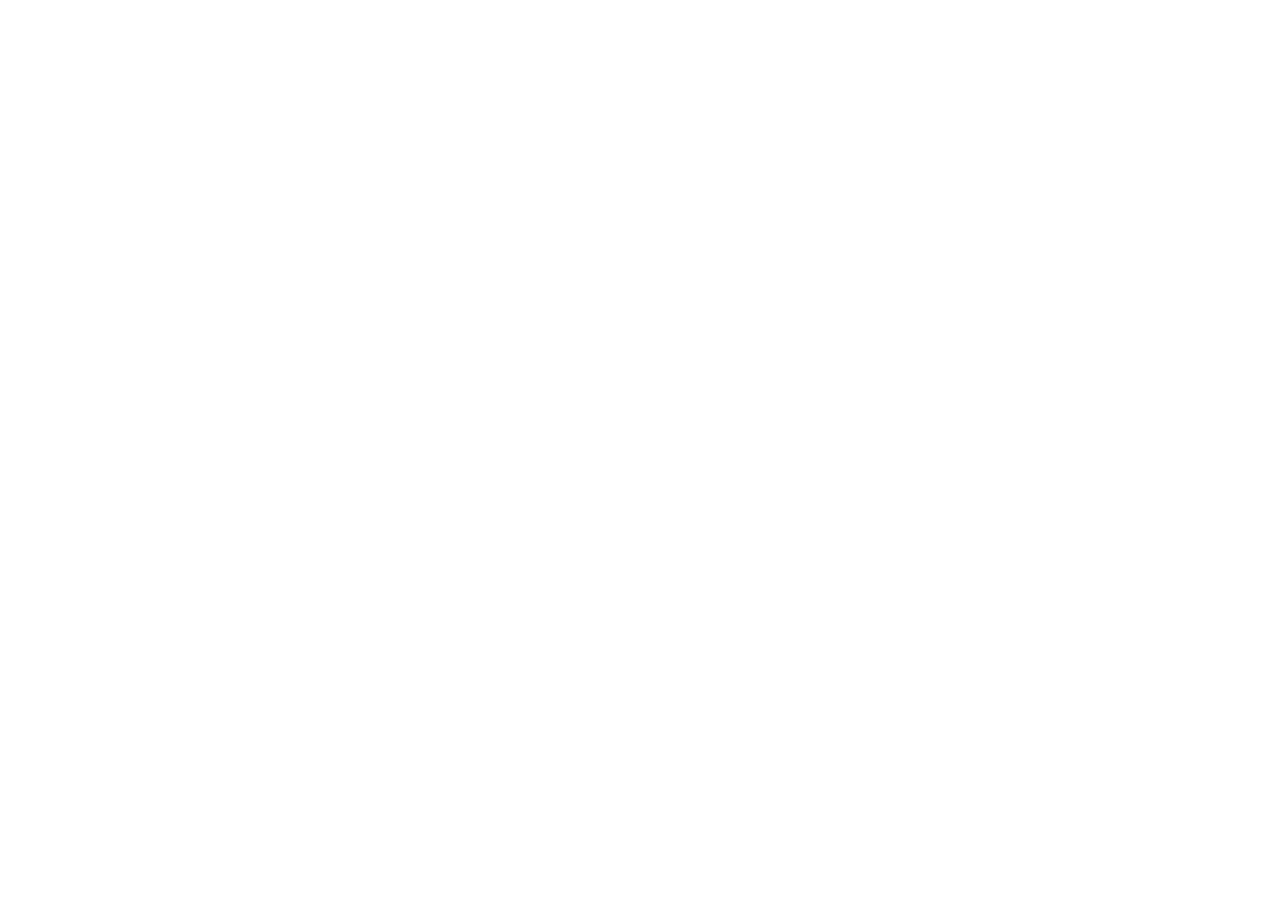
==== commit 1c455bad: "deploy: fix github pages base path" ====
--- a/index.html
+++ b/index.html
@@ -5,7 +5,7 @@
   <meta charset="UTF-8" />
   <meta name="viewport" content="width=device-width, initial-scale=1.0, maximum-scale=1" />
   <title>Seo Mihyeon</title>
-  <link rel="icon" type="image/png" href="/image/favicon.png" />
+  <link rel="icon" type="image/png" href="/seomihyeon-portfolio-deploy/image/favicon.png" />
   <link rel="preconnect" href="https://fonts.googleapis.com" />
   <link rel="preconnect" href="https://fonts.gstatic.com" crossorigin />
   <link
@@ -13,8 +13,8 @@
     rel="stylesheet" />
   <meta name="description" content="DevOS Portfolio - OS 부팅 내러티브와 개발자 감성이 담긴 프로필 웹사이트" />
   <meta name="theme-color" content="#fafaf8" />
-  <script type="module" crossorigin src="/assets/index-CSfiCo1z.js"></script>
-  <link rel="stylesheet" crossorigin href="/assets/index-CYKMKNCm.css">
+  <script type="module" crossorigin src="/seomihyeon-portfolio-deploy/assets/index-4MBjUGbj.js"></script>
+  <link rel="stylesheet" crossorigin href="/seomihyeon-portfolio-deploy/assets/index-CYKMKNCm.css">
 </head>
 
 <body>
@@ -79,7 +79,6 @@
 </script>
 
   <div id="root"></div>
-  <script defer src="%VITE_ANALYTICS_ENDPOINT%/umami" data-website-id="%VITE_ANALYTICS_WEBSITE_ID%"></script>
 </body>
 
 </html>
